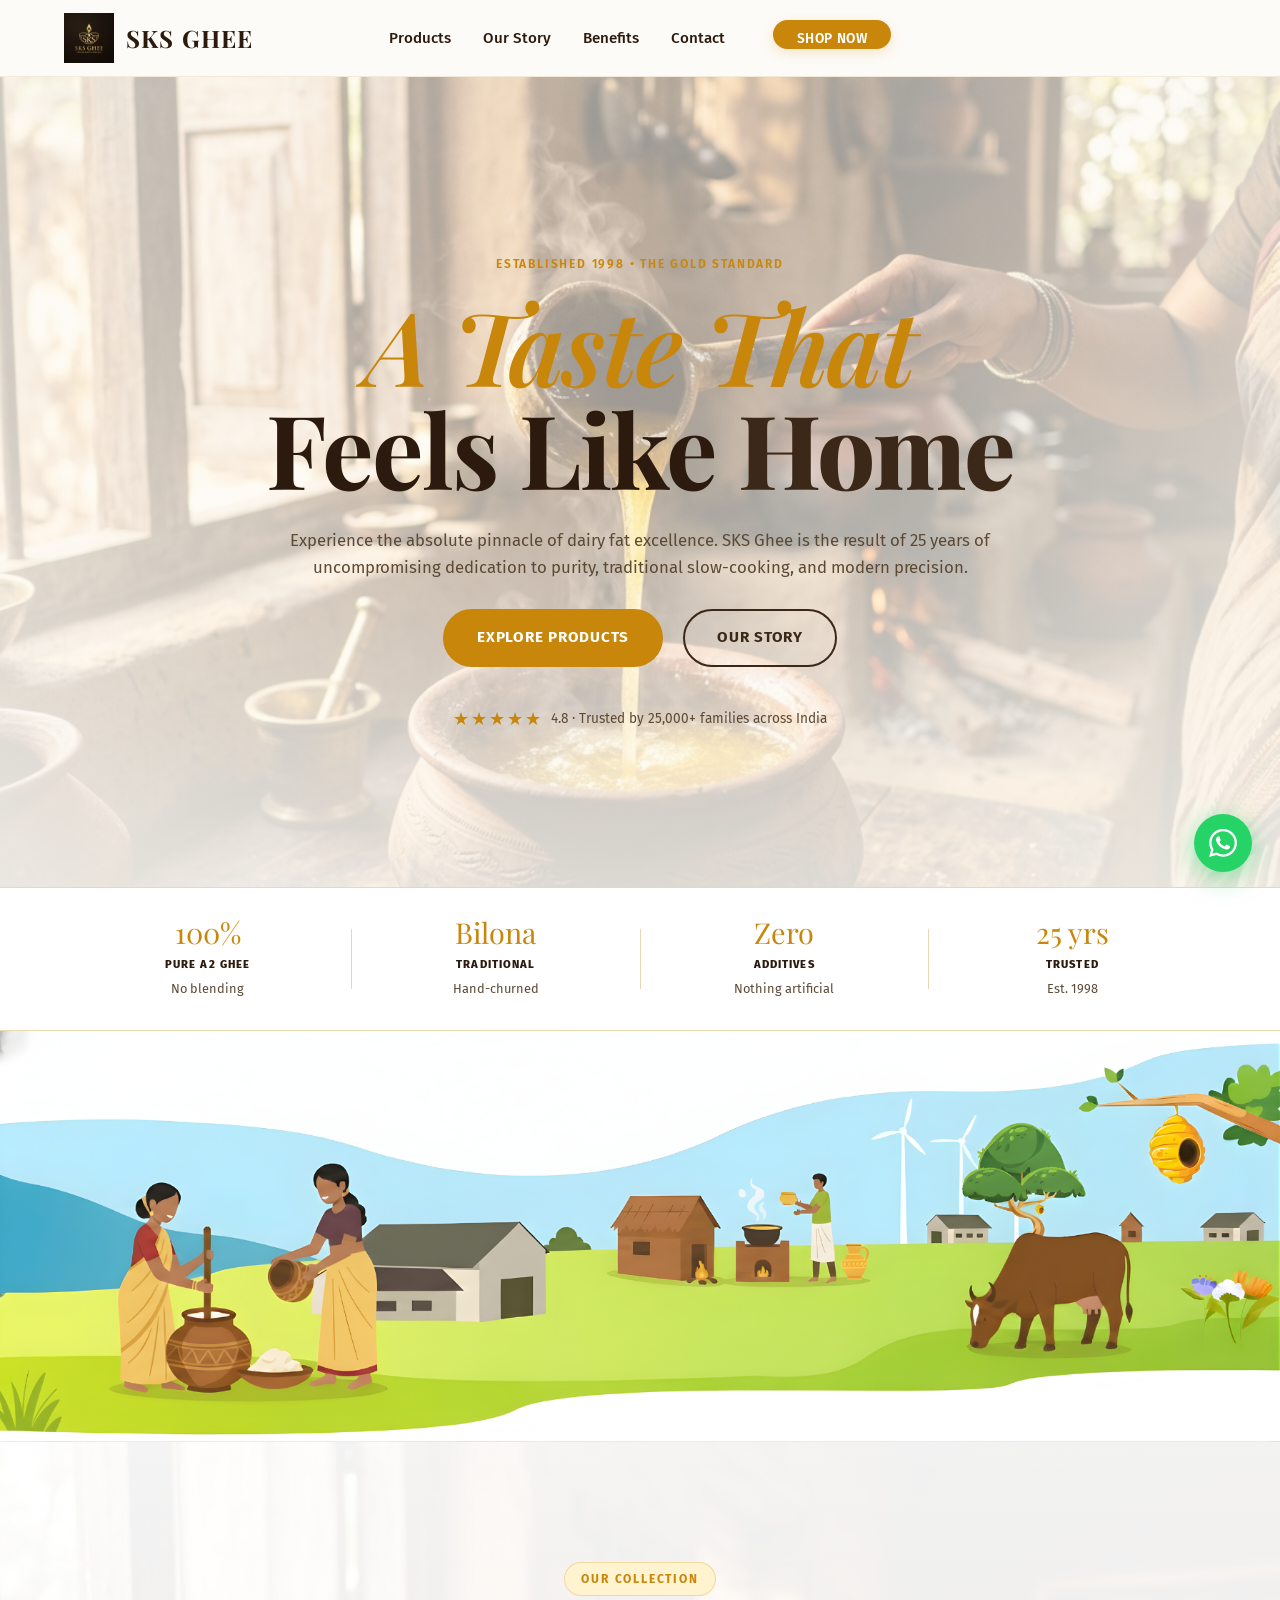
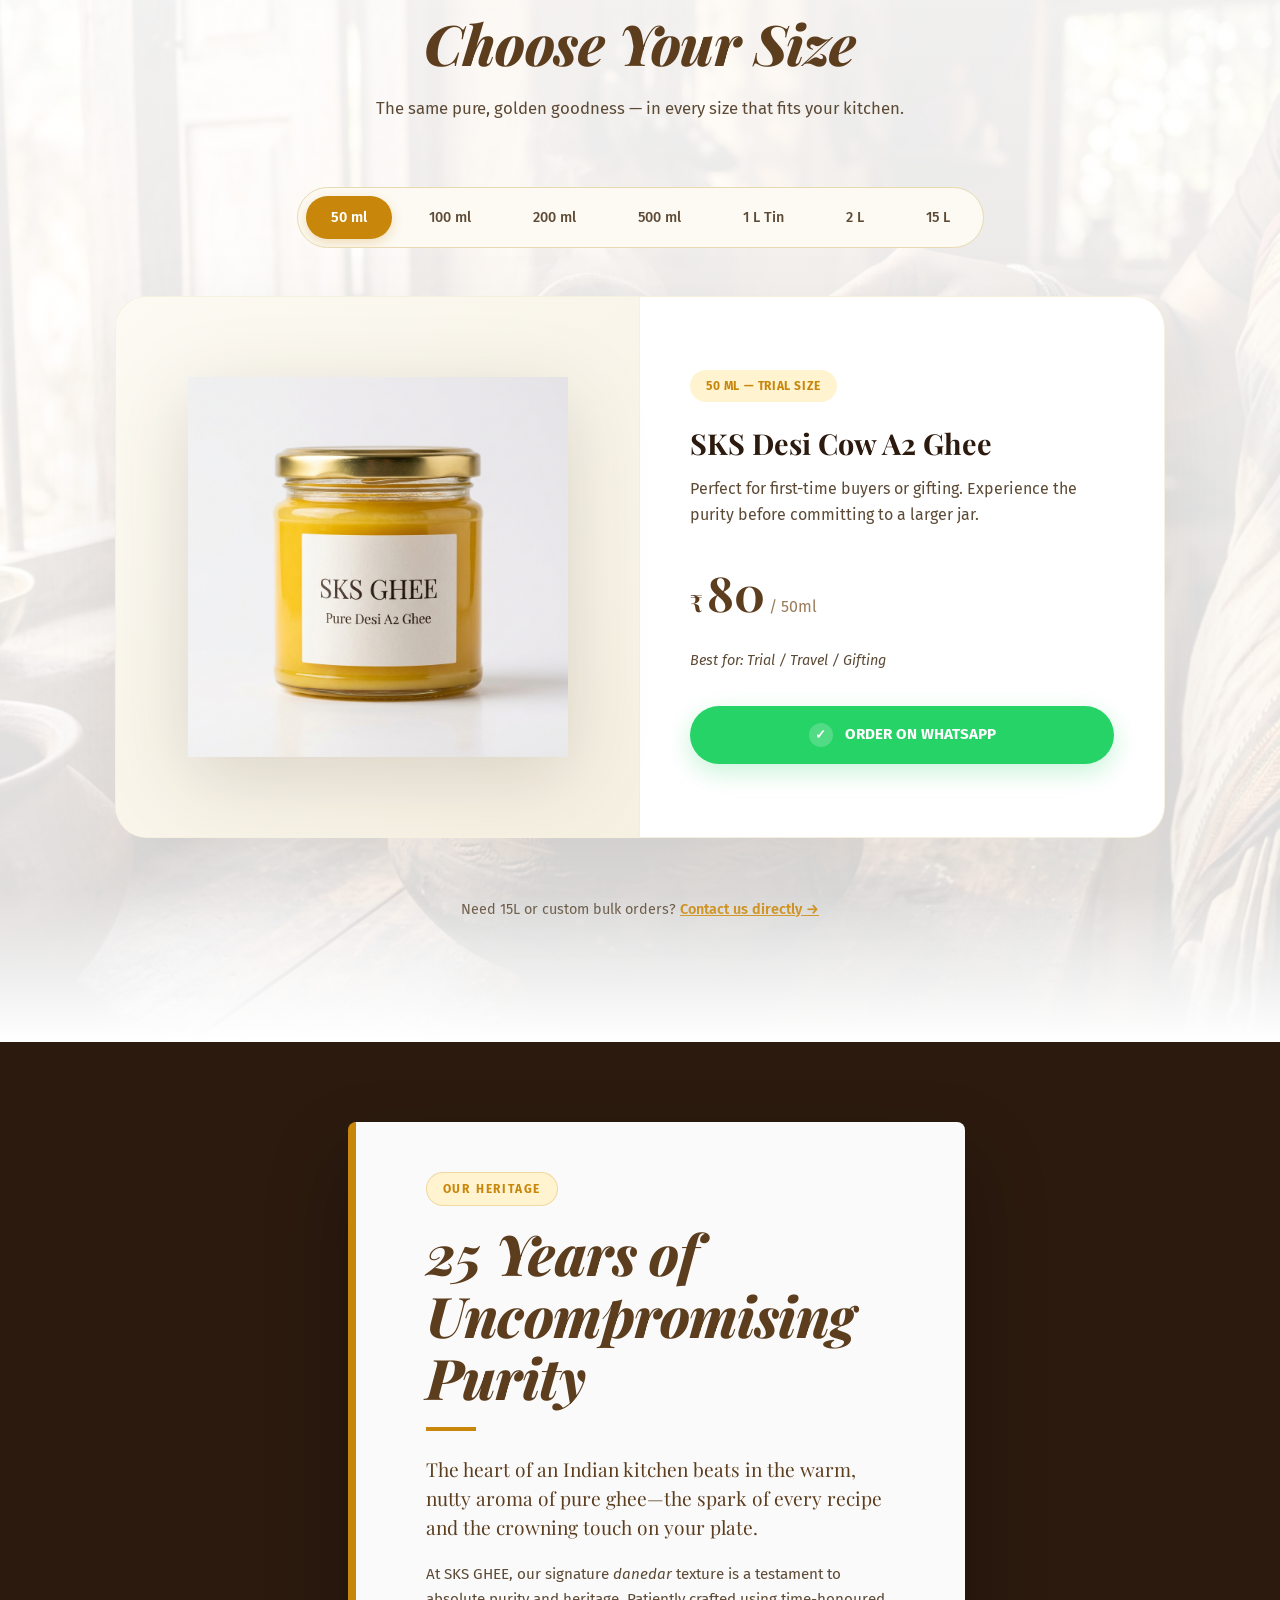
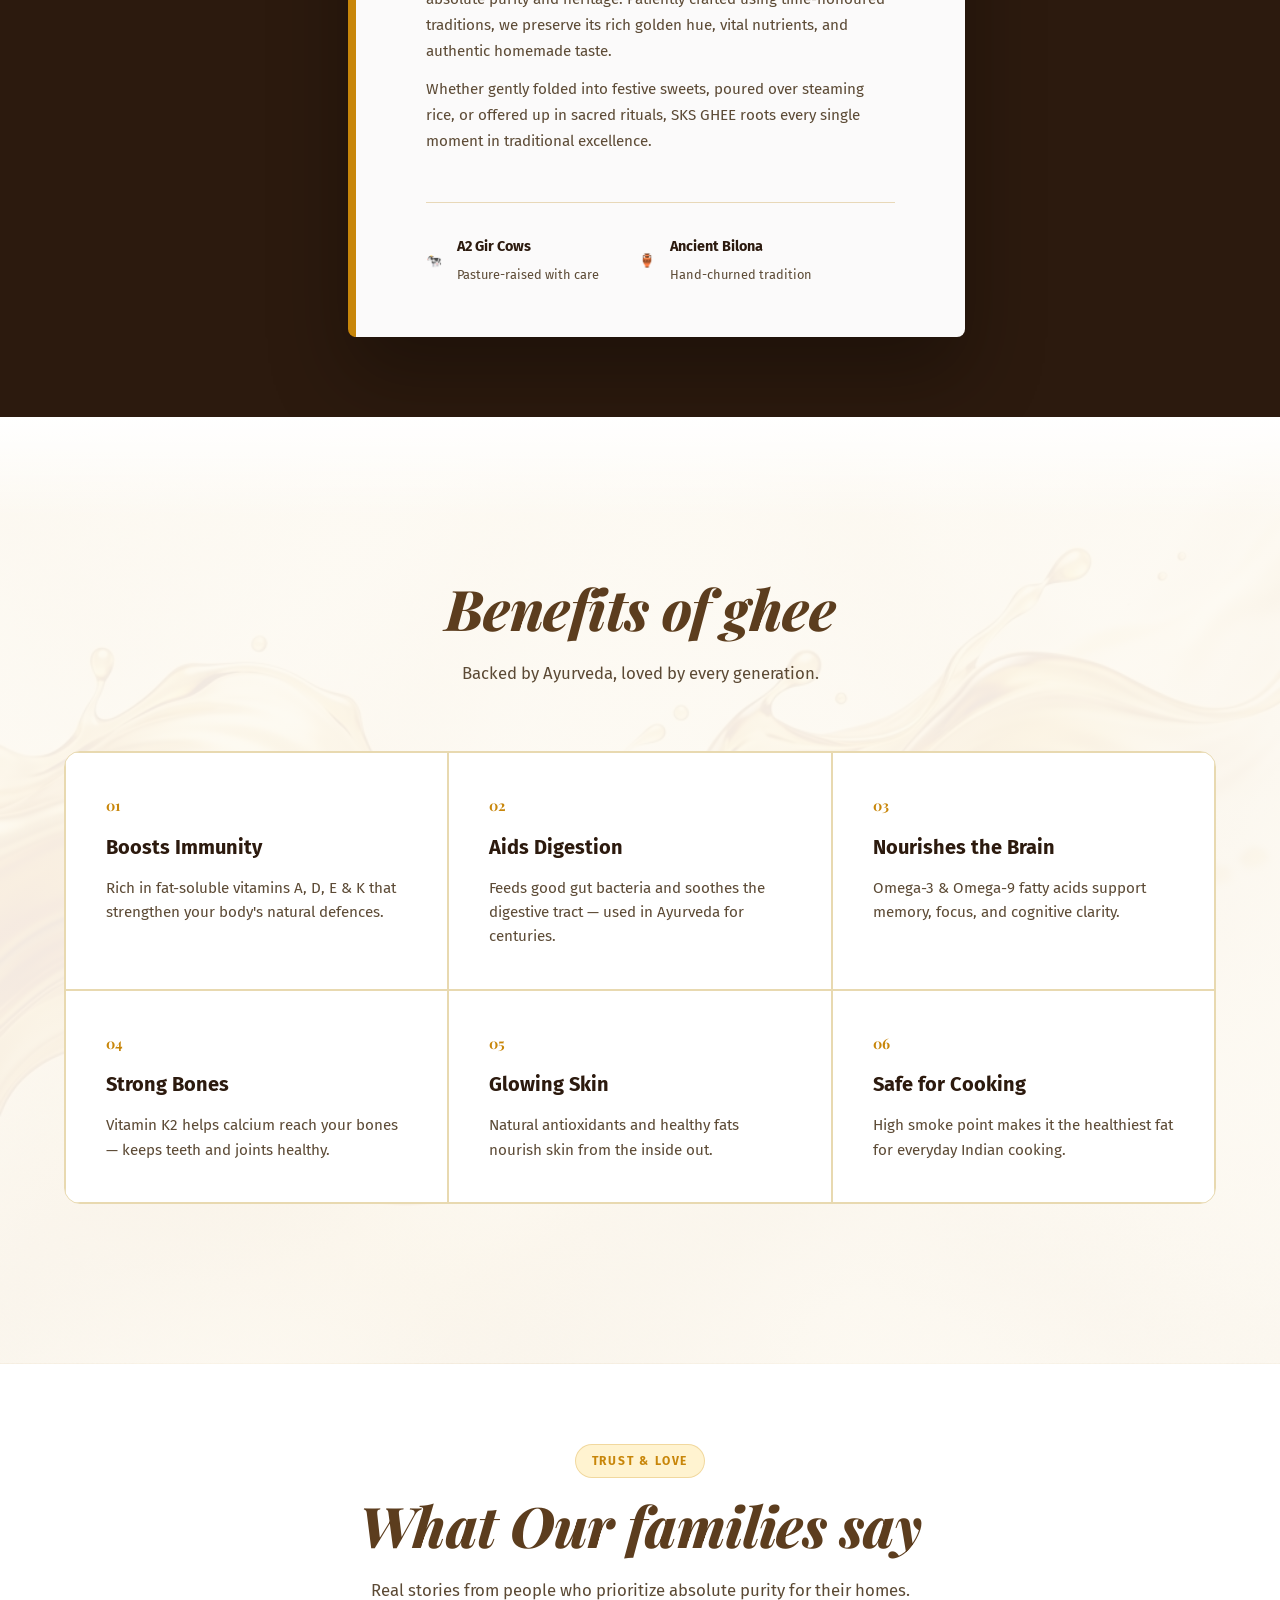
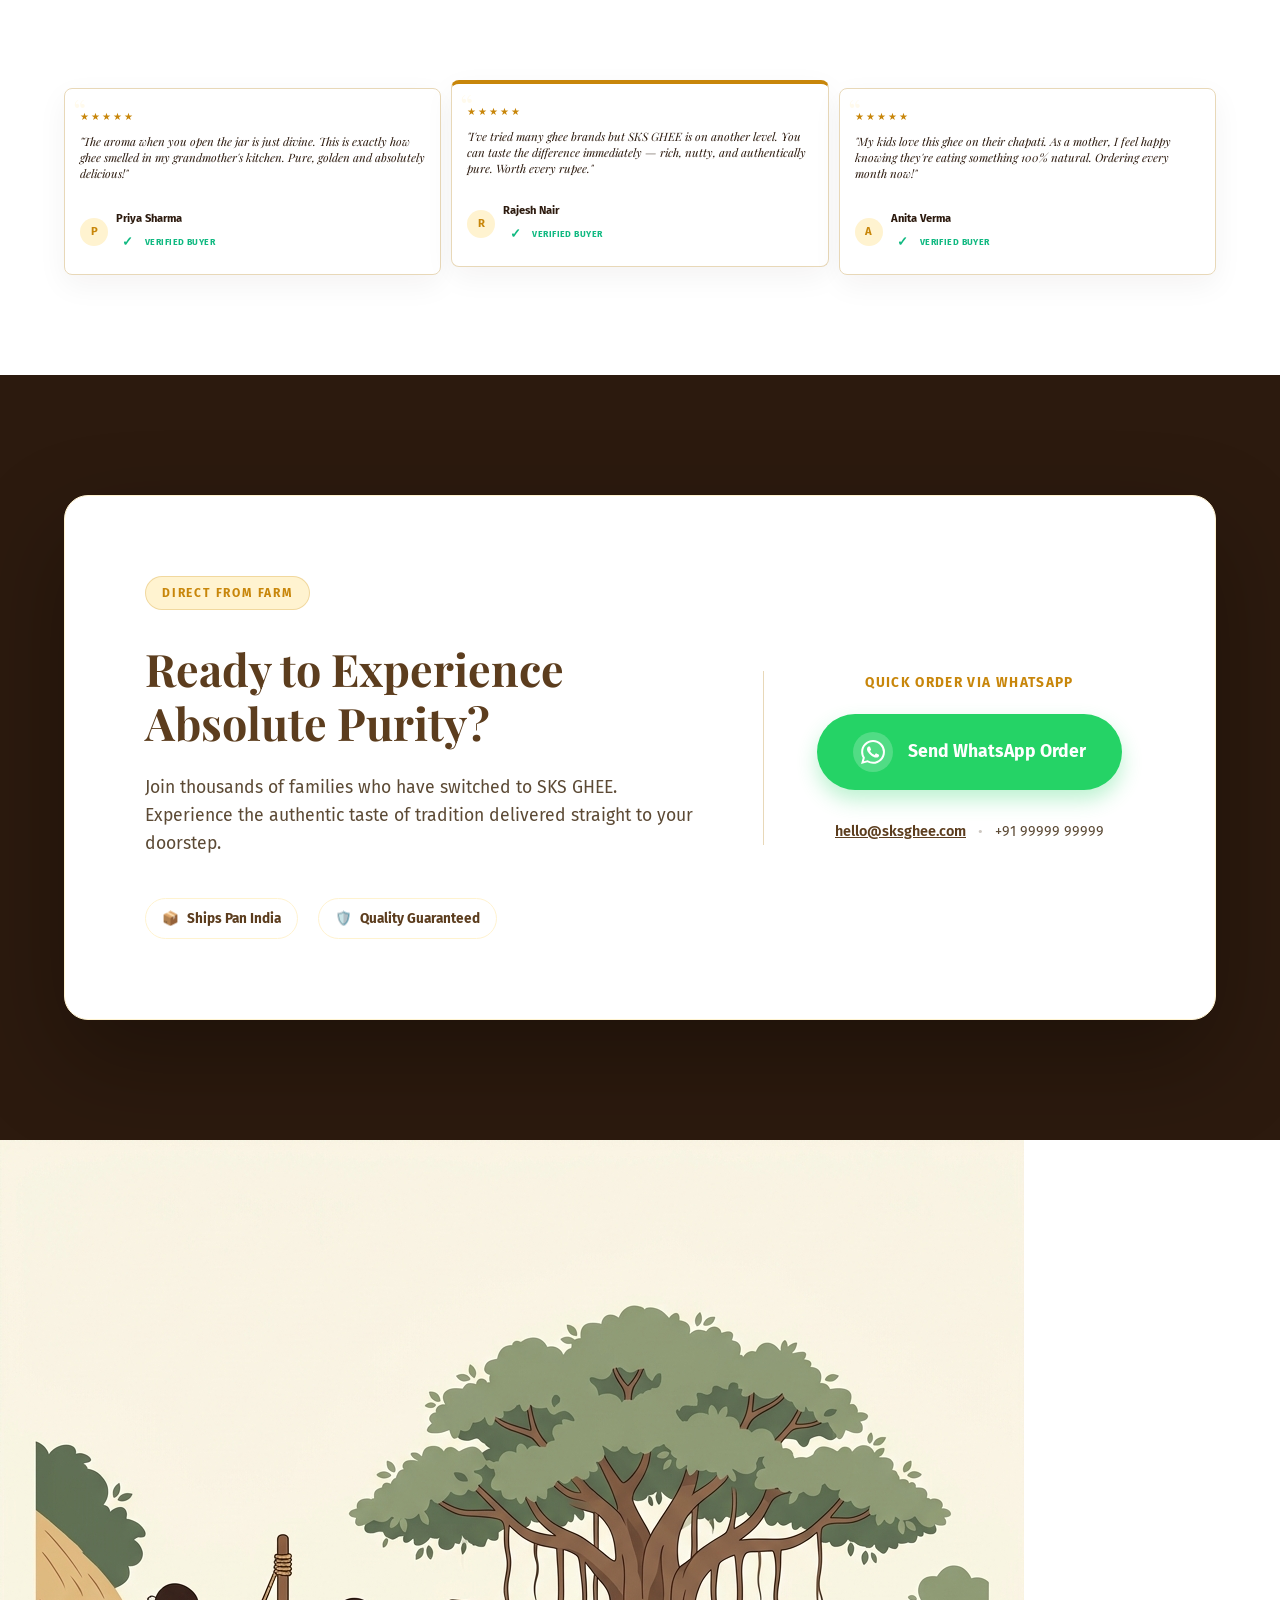
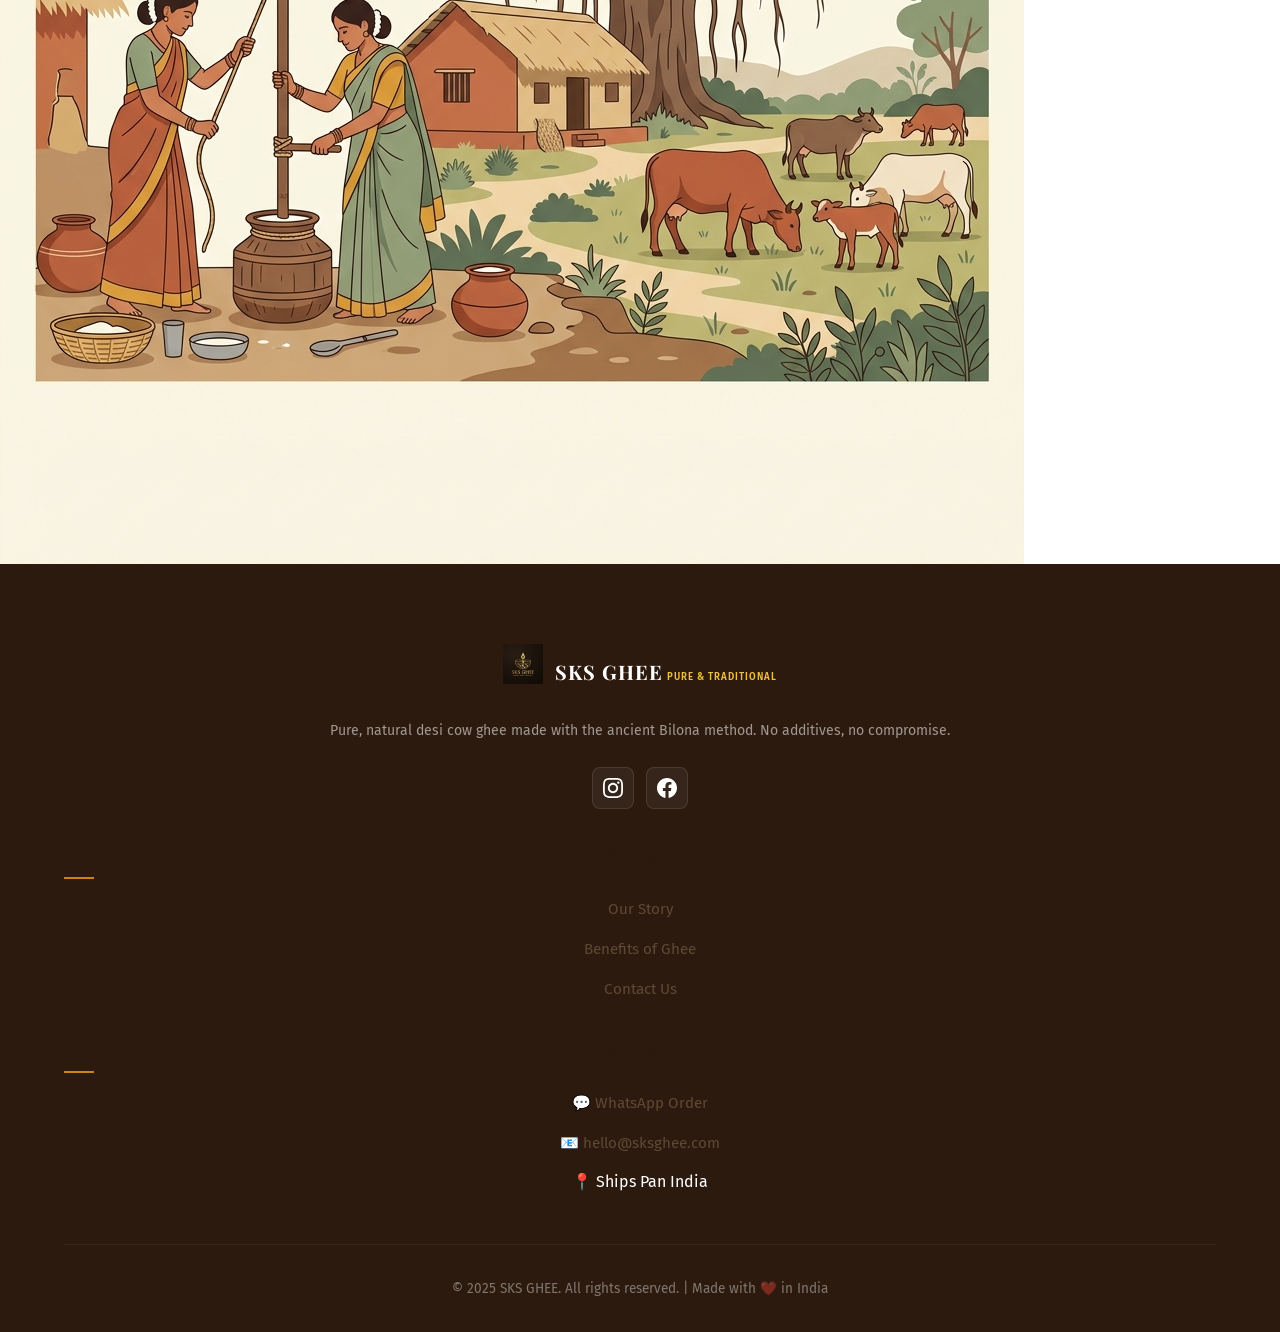
==== index.html @ d9262dad "Pushing SKS Ghee website code" ====
<!DOCTYPE html>
<html lang="en">

<head>
  <meta charset="UTF-8" />
  <meta name="viewport" content="width=device-width, initial-scale=1.0" />
  <title>SKS GHEE – Pure Desi Cow Ghee | Tradition in Every Drop</title>
  <meta name="description"
    content="SKS GHEE offers 100% pure, natural desi cow ghee made the traditional way. Available in 250ml, 500ml, and 1kg. Order now and taste the difference." />
  <link rel="preconnect" href="https://fonts.googleapis.com" />
  <link rel="preconnect" href="https://fonts.gstatic.com" crossorigin />
  <link
    href="https://fonts.googleapis.com/css2?family=Fira+Sans:ital,wght@0,300;0,400;0,500;0,600;0,700;1,400&family=Playfair+Display:ital,wght@0,400;0,700;0,900;1,400&display=swap"
    rel="stylesheet" />
  <link rel="stylesheet" href="style.css" />
  <style>
    @media (max-width: 991px) {
      .nav-desktop-links, .nav-center, .nav-right { display: none !important; }
    }
  </style>
</head>

<body>



  <!-- ════════════════ HEADER / NAVBAR ════════════════ -->
  <header class="header" id="mainHeader">
    <nav class="nav">
      <div class="logo" id="logo">
        <a href="#top">
          <img src="images/logo.png" alt="SKS Ghee Logo" class="logo-img" />
          <span class="brand-name">SKS GHEE</span>
        </a>
      </div>

      <div class="nav-desktop-links">
        <ul class="nav-center">
          <li><a href="#products">Products</a></li>
          <li><a href="#why-us">Our Story</a></li>
          <li><a href="#benefits">Benefits</a></li>
          <li><a href="#contact">Contact</a></li>
        </ul>

        <ul class="nav-right">
          <li>
            <a href="#products" class="btn-shop-header">SHOP NOW</a>
          </li>
        </ul>
      </div>

      <!-- Mobile hamburger -->
      <button class="hamburger" id="hamburger" aria-label="Open menu">
        <span></span><span></span><span></span>
      </button>
    </nav>

    <!-- Mobile menu -->
    <div class="mobile-menu" id="mobileMenu">
      <a href="#why-us" class="mobile-link">Our Story</a>
      <a href="#benefits" class="mobile-link">Benefits</a>
      <a href="#contact" class="mobile-link">Contact</a>
      <a href="https://wa.me/919999999999" class="mobile-link whatsapp-mobile" target="_blank">🟢 Order on WhatsApp</a>
    </div>
  </header>

  <!-- ════════════════ HERO SECTION ════════════════ -->
  <section class="hero" id="top">
    <div class="hero-content reveal-stagger">
      <div class="hero-badge">ESTABLISHED 1998 • THE GOLD STANDARD</div>
      <h1 class="hero-title">
        <em>A Taste That</em><br />
        Feels Like <strong>Home</strong>
      </h1>
      <p class="hero-subtitle">Experience the absolute pinnacle of dairy fat excellence. SKS Ghee is the result of 25
        years of uncompromising dedication to purity, traditional slow-cooking, and modern precision.</p>

      <div class="hero-cta">
        <a href="#products" class="btn-primary">EXPLORE PRODUCTS</a>
        <a href="#why-us" class="btn-outline">OUR STORY</a>
      </div>

      <div class="hero-rating">
        <span class="stars">★★★★★</span> <span class="rating-txt">4.8 · Trusted by 25,000+ families across India</span>
      </div>
    </div>
  </section>

  <!-- ════════════════ FULL WIDTH STATS STRIP ════════════════ -->
  <section class="full-width-stats" id="stats">
    <div class="container stats-container reveal-left">
      <div class="stat-col">
        <span class="stat-v">100%</span>
        <span class="stat-c">PURE A2 GHEE</span>
        <span class="stat-s">No blending</span>
      </div>
      <div class="stat-sep"></div>
      <div class="stat-col">
        <span class="stat-v">Bilona</span>
        <span class="stat-c">TRADITIONAL</span>
        <span class="stat-s">Hand-churned</span>
      </div>
      <div class="stat-sep"></div>
      <div class="stat-col">
        <span class="stat-v">Zero</span>
        <span class="stat-c">ADDITIVES</span>
        <span class="stat-s">Nothing artificial</span>
      </div>
      <div class="stat-sep"></div>
      <div class="stat-col">
        <span class="stat-v">25 yrs</span>
        <span class="stat-c">TRUSTED</span>
        <span class="stat-s">Est. 1998</span>
      </div>
    </div>
  </section>


  <!-- ════════════════ FULL WIDTH BANNER ════════════════ -->
  <div class="full-width-banner" style="width: 100%; overflow: hidden;">
    <img src="images/Hero_img.png" alt="SKS Ghee Banner" style="width: 100%; height: auto; display: block;" />
  </div>

  <!-- ════════════════ PRODUCTS SECTION ════════════════ -->
  <section class="products-section reveal" id="products">
    <div class="container">
      <div class="section-header">
        <span class="section-eyebrow">OUR COLLECTION</span>
        <h2 class="section-title italic">Choose Your Size</h2>
        <p class="section-subtitle">The same pure, golden goodness — in every size that fits your kitchen.</p>
      </div>

      <!-- Size Tabs -->
      <div class="size-tabs-container">
        <div class="size-tabs">
          <button class="tab-btn active" data-size="50ml">50 ml</button>
          <button class="tab-btn" data-size="100ml">100 ml</button>
          <button class="tab-btn" data-size="200ml">200 ml</button>
          <button class="tab-btn" data-size="500ml">500 ml</button>
          <button class="tab-btn" data-size="1L">1 L Tin</button>
          <button class="tab-btn" data-size="2L">2 L</button>
          <button class="tab-btn" data-size="15L">15 L</button>
        </div>
      </div>

      <!-- Interactive Card -->
      <div class="product-interactive-card">
        <div class="card-visual">
          <div class="product-image-wrap">
            <img src="images/ghee_jar.png" alt="Premium SKS Ghee Jar" class="product-main-img" id="product-main-img" />
          </div>
        </div>
        
        <div class="card-details">
          <div class="detail-badge" id="product-badge">50 ML — Trial Size</div>
          <h3 class="detail-title">SKS Desi Cow A2 Ghee</h3>
          <p class="detail-desc" id="product-desc">Perfect for first-time buyers or gifting. Experience the purity before committing to a larger jar.</p>
          
          <div class="detail-price-row">
            <span class="price-currency">₹</span>
            <span class="price-amount" id="product-price">80</span>
            <span class="price-slash">/</span>
            <span class="price-unit" id="product-unit">50ml</span>
          </div>
          
          <p class="detail-best-for" id="product-best-for">Best for: Trial / Travel / Gifting</p>
          
          <a href="https://wa.me/919999999999" class="btn-whatsapp-full" id="whatsapp-product-btn">
            <span class="check-icon">✓</span>
            ORDER ON WHATSAPP
          </a>
        </div>
      </div>

      <p class="bulk-footer-note">Need 15L or custom bulk orders? <a href="mailto:hello@sksghee.com">Contact us directly →</a></p>
    </div>
  </section>
  <section class="why-us" id="why-us">
    <div class="story-parallax-bg"></div>
    <div class="container">
      <div class="story-floating-card reveal">
        <div class="story-card-content">
          <span class="section-eyebrow">Our Heritage</span>
          <h2 class="section-title italic">25 Years of Uncompromising Purity</h2>
          <div class="story-divider"></div>
          <p class="story-lead">The heart of an Indian kitchen beats in the warm, nutty aroma of pure ghee—the spark of every recipe and the crowning touch on your plate.</p>
          <div class="story-body">
            <p>At SKS GHEE, our signature <em>danedar</em> texture is a testament to absolute purity and heritage. Patiently crafted using time-honoured traditions, we preserve its rich golden hue, vital nutrients, and authentic homemade taste.</p>
            <p>Whether gently folded into festive sweets, poured over steaming rice, or offered up in sacred rituals, SKS GHEE roots every single moment in traditional excellence.</p>
          </div>
          
          <div class="story-footer">
            <div class="story-footer-item">
              <span class="footer-icon">🐄</span>
              <div>
                <strong>A2 Gir Cows</strong>
                <span>Pasture-raised with care</span>
              </div>
            </div>
            <div class="story-footer-item">
              <span class="footer-icon">🏺</span>
              <div>
                <strong>Ancient Bilona</strong>
                <span>Hand-churned tradition</span>
              </div>
            </div>
          </div>
        </div>
      </div>
    </div>
  </section>

  <!-- ════════════════ BENEFITS SECTION ════════════════ -->
  <section class="benefits reveal-right" id="benefits">
    <div class="container container-narrow">
      <div class="section-header">
        <h2 class="section-title italic">Benefits of ghee</h2>
        <p class="section-subtitle">Backed by Ayurveda, loved by every generation.</p>
      </div>

      <div class="benefits-grid reveal-stagger">
        <div class="benefit-item">
          <span class="benefit-num">01</span>
          <h3>Boosts Immunity</h3>
          <p>Rich in fat-soluble vitamins A, D, E & K that strengthen your body's natural defences.</p>
        </div>
        <div class="benefit-item">
          <span class="benefit-num">02</span>
          <h3>Aids Digestion</h3>
          <p>Feeds good gut bacteria and soothes the digestive tract — used in Ayurveda for centuries.</p>
        </div>
        <div class="benefit-item">
          <span class="benefit-num">03</span>
          <h3>Nourishes the Brain</h3>
          <p>Omega-3 & Omega-9 fatty acids support memory, focus, and cognitive clarity.</p>
        </div>
        <div class="benefit-item">
          <span class="benefit-num">04</span>
          <h3>Strong Bones</h3>
          <p>Vitamin K2 helps calcium reach your bones — keeps teeth and joints healthy.</p>
        </div>
        <div class="benefit-item">
          <span class="benefit-num">05</span>
          <h3>Glowing Skin</h3>
          <p>Natural antioxidants and healthy fats nourish skin from the inside out.</p>
        </div>
        <div class="benefit-item">
          <span class="benefit-num">06</span>
          <h3>Safe for Cooking</h3>
          <p>High smoke point makes it the healthiest fat for everyday Indian cooking.</p>
        </div>
      </div>
    </div>
  </section>





  <!-- ════════════════ TESTIMONIALS ════════════════ -->
  <section class="testimonials" id="testimonials">
    <div class="container reveal-stagger">
      <div class="section-header">
        <span class="section-eyebrow">Trust & Love</span>
        <h2 class="section-title italic">What Our families say</h2>
        <p class="section-subtitle">Real stories from people who prioritize absolute purity for their homes.</p>
      </div>
      
      <div class="testimonials-grid">
        <!-- Testimonial 1 -->
        <div class="testimonial-card">
          <div class="quote-icon">“</div>
          <div class="testimonial-stars">★★★★★</div>
          <p class="testimonial-text">"The aroma when you open the jar is just divine. This is exactly how ghee smelled in my grandmother's kitchen. Pure, golden and absolutely delicious!"</p>
          <div class="customer-footer">
            <div class="customer-avatar">P</div>
            <div class="customer-meta">
              <strong>Priya Sharma</strong>
              <div class="verified-tag">
                <span class="check-icon">✓</span> Verified Buyer
              </div>
            </div>
          </div>
        </div>

        <!-- Testimonial 2 -->
        <div class="testimonial-card featured">
          <div class="quote-icon">“</div>
          <div class="testimonial-stars">★★★★★</div>
          <p class="testimonial-text">"I've tried many ghee brands but SKS GHEE is on another level. You can taste the difference immediately — rich, nutty, and authentically pure. Worth every rupee."</p>
          <div class="customer-footer">
            <div class="customer-avatar">R</div>
            <div class="customer-meta">
              <strong>Rajesh Nair</strong>
              <div class="verified-tag">
                <span class="check-icon">✓</span> Verified Buyer
              </div>
            </div>
          </div>
        </div>

        <!-- Testimonial 3 -->
        <div class="testimonial-card">
          <div class="quote-icon">“</div>
          <div class="testimonial-stars">★★★★★</div>
          <p class="testimonial-text">"My kids love this ghee on their chapati. As a mother, I feel happy knowing they're eating something 100% natural. Ordering every month now!"</p>
          <div class="customer-footer">
            <div class="customer-avatar">A</div>
            <div class="customer-meta">
              <strong>Anita Verma</strong>
              <div class="verified-tag">
                <span class="check-icon">✓</span> Verified Buyer
              </div>
            </div>
          </div>
        </div>
      </div>
    </div>
  </section>

  <!-- ════════════════ CONTACT / CTA SECTION ════════════════ -->
  <section class="contact-cta" id="contact">
    <div class="cta-background"></div>
    <div class="container reveal-bottom">
      <div class="cta-card">
        <div class="cta-grid">
          <div class="cta-info">
            <span class="section-eyebrow gold">Direct From Farm</span>
            <h2 class="cta-title">Ready to Experience Absolute Purity?</h2>
            <p class="cta-desc">Join thousands of families who have switched to SKS GHEE. Experience the authentic taste of tradition delivered straight to your doorstep.</p>
            
            <div class="trust-pill-container">
              <div class="trust-pill">
                <span class="pill-icon">📦</span>
                <span>Ships Pan India</span>
              </div>
              <div class="trust-pill">
                <span class="pill-icon">🛡️</span>
                <span>Quality Guaranteed</span>
              </div>
            </div>
          </div>

          <div class="cta-buttons">
            <div class="cta-action-wrap">
              <p class="cta-action-label">Quick Order via WhatsApp</p>
              <a href="https://wa.me/919999999999?text=Hi%2C%20I%20want%20to%20order%20SKS%20GHEE" class="btn-whatsapp-elite" target="_blank" rel="noopener">
                <span class="wa-icon-box">
                  <svg width="24" height="24" viewBox="0 0 24 24" fill="currentColor"><path d="M17.472 14.382c-.297-.149-1.758-.867-2.03-.967-.273-.099-.471-.148-.67.15-.197.297-.767.966-.94 1.164-.173.199-.347.223-.644.075-.297-.15-1.255-.463-2.39-1.475-.883-.788-1.48-1.761-1.653-2.059-.173-.297-.018-.458.13-.606.134-.133.298-.347.446-.52.149-.174.198-.298.298-.497.099-.198.05-.371-.025-.52-.075-.149-.669-1.612-.916-2.207-.242-.579-.487-.5-.669-.51-.173-.008-.371-.01-.57-.01-.198 0-.52.074-.792.372-.272.297-1.04 1.016-1.04 2.479 0 1.462 1.065 2.875 1.213 3.074.149.198 2.096 3.2 5.077 4.487.709.306 1.262.489 1.694.625.712.227 1.36.195 1.871.118.571-.085 1.758-.719 2.006-1.413.248-.694.248-1.289.173-1.413-.074-.124-.272-.198-.57-.347m-5.421 7.403h-.004a9.87 9.87 0 01-5.031-1.378l-.361-.214-3.741.982.998-3.648-.235-.374a9.86 9.86 0 01-1.51-5.26c.001-5.45 4.436-9.884 9.888-9.884 2.64 0 5.122 1.03 6.988 2.898a9.825 9.825 0 012.893 6.994c-.003 5.45-4.437 9.884-9.885 9.884m8.413-18.297A11.815 11.815 0 0012.05 0C5.495 0 .16 5.335.157 11.892c0 2.096.547 4.142 1.588 5.945L.057 24l6.305-1.654a11.882 11.882 0 005.683 1.448h.005c6.554 0 11.89-5.335 11.893-11.893a11.821 11.821 0 00-3.48-8.413z"/></svg>
                </span>
                <span>Send WhatsApp Order</span>
              </a>
            </div>
            
            <div class="cta-secondary-links">
              <a href="mailto:hello@sksghee.com">hello@sksghee.com</a>
              <span class="cta-sep">•</span>
              <span>+91 99999 99999</span>
            </div>
          </div>
        </div>
      </div>
    </div>
  </section>



  <!-- ════════════════ FOOTER HERITAGE SCENE ════════════════ -->
  <section class="footer-heritage">
    <div class="footer-heritage-inner">
      <img src="images/footer_farm_illustration_v2.png" alt="SKS Ghee Village Heritage" class="footer-heritage-img" />
    </div>
  </section>

  <!-- ════════════════ FOOTER ════════════════ -->
  <footer class="footer" id="footer">
    <div class="container">
      <div class="footer-grid">
        <div class="footer-brand">
          <div class="footer-logo">
            <img src="images/logo.png" alt="SKS Ghee Logo" class="footer-logo-img" style="height: 40px; margin-bottom: 15px;" />
            <div>
              <span class="brand-name" style="font-family: 'Playfair Display', serif;">SKS GHEE</span>
              <span class="brand-tagline">Pure &amp; Traditional</span>
            </div>
          </div>
          <p class="footer-desc">Pure, natural desi cow ghee made with the ancient Bilona method. No additives, no
            compromise.</p>
          <div class="social-links">
            <a href="#" class="social-link" id="footer-instagram" aria-label="Instagram">
              <svg fill="currentColor" viewBox="0 0 24 24" width="20" height="20">
                <path
                  d="M12 2.163c3.204 0 3.584.012 4.85.07 3.252.148 4.771 1.691 4.919 4.919.058 1.265.069 1.645.069 4.849 0 3.205-.012 3.584-.069 4.849-.149 3.225-1.664 4.771-4.919 4.919-1.266.058-1.644.07-4.85.07-3.204 0-3.584-.012-4.849-.07-3.26-.149-4.771-1.699-4.919-4.92-.058-1.265-.07-1.644-.07-4.849 0-3.204.013-3.583.07-4.849.149-3.227 1.664-4.771 4.919-4.919 1.266-.057 1.645-.069 4.849-.069zm0-2.163c-3.259 0-3.667.014-4.947.072-4.358.2-6.78 2.618-6.98 6.98-.059 1.281-.073 1.689-.073 4.948 0 3.259.014 3.668.072 4.948.2 4.358 2.618 6.78 6.98 6.98 1.281.058 1.689.072 4.948.072 3.259 0 3.668-.014 4.948-.072 4.354-.2 6.782-2.618 6.979-6.98.059-1.28.073-1.689.073-4.948 0-3.259-.014-3.667-.072-4.947-.196-4.354-2.617-6.78-6.979-6.98-1.281-.059-1.69-.073-4.949-.073zm0 5.838c-3.403 0-6.162 2.759-6.162 6.162s2.759 6.163 6.162 6.163 6.162-2.759 6.162-6.163c0-3.403-2.759-6.162-6.162-6.162zm0 10.162c-2.209 0-4-1.79-4-4 0-2.209 1.791-4 4-4s4 1.791 4 4c0 2.21-1.791 4-4 4zm6.406-11.845c-.796 0-1.441.645-1.441 1.44s.645 1.44 1.441 1.44c.795 0 1.439-.645 1.439-1.44s-.644-1.44-1.439-1.44z" />
              </svg>
            </a>
            <a href="#" class="social-link" id="footer-facebook" aria-label="Facebook">
              <svg fill="currentColor" viewBox="0 0 24 24" width="20" height="20">
                <path
                  d="M24 12.073c0-6.627-5.373-12-12-12s-12 5.373-12 12c0 5.99 4.388 10.954 10.125 11.854v-8.385H7.078v-3.47h3.047V9.43c0-3.007 1.792-4.669 4.533-4.669 1.312 0 2.686.235 2.686.235v2.953H15.83c-1.491 0-1.956.925-1.956 1.874v2.25h3.328l-.532 3.47h-2.796v8.385C19.612 23.027 24 18.062 24 12.073z" />
              </svg>
            </a>
          </div>
        </div>



        <div class="footer-col">
          <h4>Information</h4>
          <ul>
            <li><a href="#why-us">Our Story</a></li>
            <li><a href="#benefits">Benefits of Ghee</a></li>
            <li><a href="#contact">Contact Us</a></li>
          </ul>
        </div>

        <div class="footer-col">
          <h4>Contact Us</h4>
          <ul>
            <li><a href="https://wa.me/919999999999" target="_blank" rel="noopener">💬 WhatsApp Order</a></li>
            <li><a href="mailto:hello@sksghee.com">📧 hello@sksghee.com</a></li>
            <li><span>📍 Ships Pan India</span></li>
          </ul>
        </div>
      </div>

      <div class="footer-bottom">
        <p>© 2025 SKS GHEE. All rights reserved. | Made with ❤️ in India</p>
      </div>
    </div>
  </footer>

  <!-- Floating WhatsApp Button -->
  <a href="https://wa.me/919999999999?text=Hi%2C%20I%20want%20to%20order%20SKS%20GHEE" class="float-whatsapp"
    target="_blank" rel="noopener" id="float-whatsapp-btn" aria-label="Order on WhatsApp">
    <svg width="28" height="28" viewBox="0 0 24 24" fill="currentColor">
      <path
        d="M17.472 14.382c-.297-.149-1.758-.867-2.03-.967-.273-.099-.471-.148-.67.15-.197.297-.767.966-.94 1.164-.173.199-.347.223-.644.075-.297-.15-1.255-.463-2.39-1.475-.883-.788-1.48-1.761-1.653-2.059-.173-.297-.018-.458.13-.606.134-.133.298-.347.446-.52.149-.174.198-.298.298-.497.099-.198.05-.371-.025-.52-.075-.149-.669-1.612-.916-2.207-.242-.579-.487-.5-.669-.51-.173-.008-.371-.01-.57-.01-.198 0-.52.074-.792.372-.272.297-1.04 1.016-1.04 2.479 0 1.462 1.065 2.875 1.213 3.074.149.198 2.096 3.2 5.077 4.487.709.306 1.262.489 1.694.625.712.227 1.36.195 1.871.118.571-.085 1.758-.719 2.006-1.413.248-.694.248-1.289.173-1.413-.074-.124-.272-.198-.57-.347m-5.421 7.403h-.004a9.87 9.87 0 01-5.031-1.378l-.361-.214-3.741.982.998-3.648-.235-.374a9.86 9.86 0 01-1.51-5.26c.001-5.45 4.436-9.884 9.888-9.884 2.64 0 5.122 1.03 6.988 2.898a9.825 9.825 0 012.893 6.994c-.003 5.45-4.437 9.884-9.885 9.884m8.413-18.297A11.815 11.815 0 0012.05 0C5.495 0 .16 5.335.157 11.892c0 2.096.547 4.142 1.588 5.945L.057 24l6.305-1.654a11.882 11.882 0 005.683 1.448h.005c6.554 0 11.89-5.335 11.893-11.893a11.821 11.821 0 00-3.48-8.413z" />
    </svg>
  </a>

  <script src="script.js?v=2"></script>
</body>

</html>
---- style.css ----
/* ============================================================
   SKS GHEE — STYLESHEET
   Inspired by Viveaha Oils | Rustic · Premium · Natural
   ============================================================ */

/* ── Google Fonts already imported via HTML link ── */

/* ════════════════════════════════════════════
   DESIGN TOKENS
   ════════════════════════════════════════════ */
:root {
  /* Color Palette */
  --gold: #C8860A;
  --gold-light: #F0C040;
  --gold-pale: #FFF3D0;
  --green: #2D6A4F;
  --green-light: #52B788;
  --green-pale: #D8F3DC;
  --brown: #5C3D1E;
  --cream: #FDFAF4;
  --cream-dark: #F5EDD8;
  --white: #FFFFFF;
  --text-dark: #2C1A0E;
  --text-mid: #5C4A35;
  --text-light: #9A7C5A;
  --border: #E8D8B8;

  /* Typography */
  --font-serif: 'Playfair Display', serif;
  --font-sans: 'Fira Sans', sans-serif;

  /* Spacing */
  --section-gap: 160px; /* Increased for breathing room */
  --container: 1200px;

  /* Shadows */
  --shadow-sm: 0 2px 8px rgba(44, 26, 14, .08);
  --shadow-md: 0 8px 32px rgba(44, 26, 14, .12);
  --shadow-lg: 0 20px 60px rgba(44, 26, 14, .18);

  /* Border radius */
  --radius-sm: 8px;
  --radius-md: 16px;
  --radius-lg: 24px;
  --radius-xl: 36px;
}

/* ════════════════════════════════════════════
   RESET & BASE
   ════════════════════════════════════════════ */
*,
*::before,
*::after {
  box-sizing: border-box;
  margin: 0;
  padding: 0;
}

html {
  scroll-behavior: smooth;
  font-size: 16px;
}

body {
  font-family: var(--font-sans);
  background: var(--white);
  color: var(--text-dark);
  line-height: 1.7;
  overflow-x: hidden;
  position: relative;
  width: 100%;
}

html {
  overflow-x: hidden;
  width: 100%;
}

/* Background Pattern & Texture */
body::before {
  content: "";
  position: fixed;
  top: 0;
  left: 0;
  width: 100%;
  height: 100%;
  z-index: -1;
  background-color: var(--white);
  background-image: radial-gradient(var(--border) 0.5px, transparent 0.5px);
  background-size: 30px 30px;
  opacity: 0.15;
}

/* Background Pattern & Texture */
body::before {
  content: "";
  position: fixed;
  top: 0;
  left: 0;
  width: 100%;
  height: 100%;
  z-index: -1;
  background-color: var(--white);
  background-image: radial-gradient(var(--gold) 0.5px, transparent 0.5px);
  background-size: 40px 40px;
  opacity: 0.1;
}

/* Texture Overlay */
body::after {
  content: "";
  position: fixed;
  top: 0;
  left: 0;
  width: 100vw;
  height: 100vh;
  z-index: 9999;
  pointer-events: none;
  opacity: 0.035;
  background-image: url("https://www.transparenttextures.com/patterns/old-mathematics.png"); /* Subtle paper/grain texture */
}

img {
  max-width: 100%;
  height: auto;
  display: block;
}

a {
  text-decoration: none;
  color: inherit;
  transition: all .25s ease;
}

ul {
  list-style: none;
}

/* ════════════════════════════════════════════
   UTILITIES
   ════════════════════════════════════════════ */
.container {
  max-width: var(--container);
  margin: 0 auto;
  padding: 0 24px;
}

.section-header {
  text-align: center;
  margin-bottom: 64px;
}

/* ── Scroll reveal animation ─────────────────────────────── */
.reveal, .reveal-stagger {
  opacity: 0;
  transform: translateY(30px);
  transition: all 0.8s cubic-bezier(0.22, 1, 0.36, 1);
}

.reveal.visible, .reveal-stagger.visible {
  opacity: 1;
  transform: translateY(0);
}

.reveal-stagger:nth-child(2) { transition-delay: 0.1s; }
.reveal-stagger:nth-child(3) { transition-delay: 0.2s; }
.reveal-stagger:nth-child(4) { transition-delay: 0.3s; }

.section-eyebrow {
  display: inline-block;
  font-family: var(--font-sans);
  font-size: .75rem;
  font-weight: 700;
  letter-spacing: .15em;
  text-transform: uppercase;
  color: var(--gold);
  background: var(--gold-pale);
  border: 1px solid rgba(200, 134, 10, .25);
  padding: 6px 16px;
  border-radius: 100px;
  margin-bottom: 16px;
}

.section-eyebrow.light {
  background: rgba(255, 255, 255, .15);
  border-color: rgba(255, 255, 255, .3);
  color: #fff;
}

.section-title {
  font-family: var(--font-serif);
  font-size: clamp(2.5rem, 5vw, 4rem);
  font-weight: 700;
  color: var(--brown);
  line-height: 1.1;
  letter-spacing: -0.01em;
  margin-bottom: 20px;
}

.section-title.italic {
  font-style: italic;
  font-weight: 800;
  font-size: clamp(2.5rem, 5vw, 3.5rem);
}

.section-subtitle {
  font-size: 1.05rem;
  color: var(--text-mid);
  max-width: 560px;
  margin: 0 auto;
}

/* Buttons */
.btn-primary {
  display: inline-flex;
  align-items: center;
  gap: 8px;
  background: linear-gradient(135deg, var(--gold), #A66800);
  color: #fff;
  font-family: var(--font-sans);
  font-size: .9rem;
  font-weight: 700;
  letter-spacing: .05em;
  text-transform: uppercase;
  padding: 16px 36px;
  border-radius: 100px;
  box-shadow: 0 4px 20px rgba(200, 134, 10, .4);
  transition: all .3s ease;
}

.btn-primary:hover {
  transform: translateY(-5px);
  box-shadow: 0 12px 40px rgba(200, 134, 10, .45);
  background: linear-gradient(135deg, #E09A14, #C8860A);
}

/* Button Shimmer Effect */
.btn-primary::after {
  content: "";
  position: absolute;
  top: -50%;
  left: -50%;
  width: 200%;
  height: 200%;
  background: linear-gradient(
    to bottom right,
    rgba(255, 255, 255, 0) 0%,
    rgba(255, 255, 255, 0) 40%,
    rgba(255, 255, 255, 0.4) 50%,
    rgba(255, 255, 255, 0) 60%,
    rgba(255, 255, 255, 0) 100%
  );
  transform: rotate(45deg);
  transition: all 0.5s;
  opacity: 0;
}

.btn-primary:hover::after {
  left: 100%;
  top: 100%;
  opacity: 1;
  transition: all 0.5s;
}

.btn-secondary {
  display: inline-flex;
  align-items: center;
  gap: 8px;
  background: transparent;
  color: var(--brown);
  font-family: var(--font-sans);
  font-size: .9rem;
  font-weight: 600;
  letter-spacing: .05em;
  text-transform: uppercase;
  padding: 14px 32px;
  border-radius: 100px;
  border: 2px solid var(--brown);
  transition: all .3s ease;
}

.btn-secondary:hover {
  background: var(--brown);
  color: #fff;
  transform: translateY(-3px);
}

/* ════════════════════════════════════════════
   ANNOUNCEMENT BAR
   ════════════════════════════════════════════ */
.announcement-bar {
  background: var(--green);
  color: #fff;
  font-size: .78rem;
  font-weight: 600;
  letter-spacing: .08em;
  text-transform: uppercase;
  overflow: hidden;
  height: 36px;
  display: flex;
  align-items: center;
}

.announce-track {
  display: flex;
  gap: 60px;
  white-space: nowrap;
  animation: marquee 28s linear infinite;
}

.announce-track span {
  display: inline-flex;
  align-items: center;
  gap: 8px;
  padding: 0 8px;
}

@keyframes marquee {
  from {
    transform: translateX(0);
  }

  to {
    transform: translateX(-50%);
  }
}

/* ════════════════════════════════════════════
   HEADER / NAVBAR
   ════════════════════════════════════════════ */
.header {
  position: sticky;
  top: 0;
  z-index: 1000;
  background: rgba(253, 250, 244, 0.75);
  backdrop-filter: blur(20px) saturate(180%);
  -webkit-backdrop-filter: blur(20px) saturate(180%);
  border-bottom: 1px solid rgba(232, 216, 184, 0.5);
  transition: all .4s cubic-bezier(0.165, 0.84, 0.44, 1);
}

.header.scrolled {
  box-shadow: var(--shadow-md);
}

.nav {
  max-width: var(--container);
  margin: 0 auto;
  padding: 0 24px;
  display: grid;
  grid-template-columns: 1fr auto 1fr;
  align-items: center;
  height: 76px;
}

.nav-left,
.nav-right {
  display: flex;
  align-items: center;
  gap: 32px;
}

.nav-right {
  justify-content: flex-end;
}

.nav-left a,
.nav-right a:not(.whatsapp-btn) {
  font-size: .85rem;
  font-weight: 600;
  letter-spacing: .04em;
  color: var(--text-mid);
  position: relative;
  padding-bottom: 2px;
}

.nav-left a::after,
.nav-right a:not(.whatsapp-btn)::after {
  content: '';
  position: absolute;
  bottom: -2px;
  left: 0;
  width: 0;
  height: 2px;
  background: var(--gold);
  border-radius: 2px;
  transition: width .3s ease;
}

.nav-left a:hover::after,
.nav-right a:not(.whatsapp-btn):hover::after {
  width: 100%;
}

.nav-left a:hover,
.nav-right a:not(.whatsapp-btn):hover {
  color: var(--brown);
}

/* Logo */
.logo a {
  display: flex;
  align-items: center;
  gap: 10px;
  text-decoration: none;
}

.logo-icon {
  font-size: 1.8rem;
}

.logo-text {
  display: flex;
  flex-direction: column;
  line-height: 1.1;
}

.brand-name {
  font-family: var(--font-serif);
  font-size: 1.2rem;
  font-weight: 700;
  color: var(--brown);
}

.brand-tagline {
  font-size: .62rem;
  font-weight: 600;
  letter-spacing: .1em;
  text-transform: uppercase;
  color: var(--gold);
}

/* WhatsApp Nav Button */
.whatsapp-btn {
  display: inline-flex;
  align-items: center;
  gap: 7px;
  background: #25D366;
  color: #fff !important;
  font-size: .8rem;
  font-weight: 700;
  letter-spacing: .04em;
  padding: 9px 20px;
  border-radius: 100px;
  box-shadow: 0 3px 12px rgba(37, 211, 102, .35);
  transition: all .3s ease;
}

.whatsapp-btn:hover {
  background: #1EBE59;
  transform: translateY(-2px);
  box-shadow: 0 6px 20px rgba(37, 211, 102, .5);
}

.whatsapp-btn::after {
  display: none !important;
}

.nav-desktop-links {
  display: flex;
  align-items: center;
  gap: 48px;
}

.nav-center {
  display: flex;
  gap: 32px;
  list-style: none;
}

.nav-center a {
  font-size: 0.95rem;
  font-weight: 500;
  color: var(--text-dark);
  transition: color 0.3s ease;
}

.nav-center a:hover {
  color: var(--gold);
}

.nav-right {
  display: flex;
  list-style: none;
}

.btn-shop-header {
  background: var(--gold);
  color: #fff !important;
  padding: 10px 24px;
  border-radius: 100px;
  font-size: 0.85rem;
  font-weight: 700;
  text-transform: uppercase;
  letter-spacing: 0.05em;
  transition: all 0.3s ease;
  box-shadow: 0 4px 12px rgba(200, 134, 10, 0.2);
}

.btn-shop-header:hover {
  background: var(--brown);
  transform: translateY(-2px);
  box-shadow: 0 6px 16px rgba(44, 26, 14, 0.3);
}

/* Hamburger */
.logo a {
  display: flex;
  align-items: center;
  gap: 12px;
}

.logo-img {
  height: 50px;
  width: auto;
}

.brand-name {
  font-family: var(--font-serif);
  font-size: 1.5rem;
  font-weight: 700;
  letter-spacing: 0.05em;
  color: var(--text-dark);
}

.hamburger {
  display: none;
  flex-direction: column;
  gap: 5px;
  background: none;
  border: none;
  cursor: pointer;
  padding: 8px;
}

.hamburger span {
  display: block;
  width: 24px;
  height: 2px;
  background: var(--brown);
  border-radius: 2px;
  transition: all .3s ease;
}

/* Mobile menu */
.mobile-menu {
  display: none;
  flex-direction: column;
  background: var(--cream);
  border-top: 1px solid var(--border);
  padding: 16px 24px;
}

.mobile-menu.open {
  display: flex;
}

.mobile-link {
  padding: 12px 0;
  font-weight: 600;
  font-size: .95rem;
  color: var(--text-mid);
  border-bottom: 1px solid var(--border);
}

.mobile-link:last-child {
  border-bottom: none;
}

.whatsapp-mobile {
  color: #25D366 !important;
}

/* ════════════════════════════════════════════
   HERO SECTION
   ════════════════════════════════════════════ */
.hero {
  min-height: 90vh;
  display: flex;
  flex-direction: column;
  justify-content: center;
  align-items: center;
  text-align: center;
  padding: 120px 24px 100px;
  background: linear-gradient(rgba(253, 250, 244, 0.4), rgba(253, 250, 244, 0.8)), url("images/hero_bg.png");
  background-size: cover;
  background-position: center;
  background-attachment: fixed;
  position: relative;
  overflow: hidden;
}

.hero::after {
  content: '';
  position: absolute;
  top: 0; left: 0; right: 0; bottom: 0;
  background: radial-gradient(circle at center, transparent 0%, rgba(253, 250, 244, 0.6) 100%);
  z-index: 1;
}

.hero-content {
  position: relative;
  z-index: 2;
  max-width: 900px;
}

.hero-badge {
  display: block;
  color: var(--gold);
  font-size: .75rem;
  font-weight: 600;
  letter-spacing: .15em;
  text-transform: uppercase;
  margin-bottom: 20px;
}

.hero-title {
  font-family: var(--font-serif);
  font-size: clamp(3.8rem, 8vw, 6.5rem);
  font-weight: 700;
  color: var(--text-dark);
  line-height: 1;
  margin-bottom: 28px;
  letter-spacing: -0.02em;
}

.hero-title em {
  font-family: var(--font-serif);
  color: var(--gold);
  font-style: italic;
  font-weight: 600;
}

.hero-title strong {
  font-family: var(--font-serif);
  color: #3b2818;
  font-weight: 800;
}

.hero-subtitle {
  font-size: 1.05rem;
  line-height: 1.6;
  color: var(--text-mid);
  margin: 0 auto 28px;
  max-width: 800px;
}

.hero-quote {
  border-left: none;
  border-top: 1px solid var(--gold);
  border-bottom: 1px solid var(--gold);
  padding: 12px 0;
  margin: 0 auto 40px;
  font-style: italic;
  color: var(--text-mid);
  font-size: 1rem;
  line-height: 1.6;
  max-width: 800px;
}

.hero-cta {
  display: flex;
  justify-content: center;
  gap: 20px;
  margin-bottom: 40px;
}

.hero-cta .btn-primary {
  background: var(--gold);
  color: #fff;
  padding: 14px 32px;
  border-radius: 100px;
  font-size: .95rem;
  font-weight: 700;
  text-transform: uppercase;
  letter-spacing: .05em;
  border: 2px solid var(--gold);
  text-decoration: none;
  transition: all .3s ease;
  box-shadow: none;
}

.hero-cta .btn-primary:hover {
  background: transparent;
  color: var(--gold);
  transform: none;
  box-shadow: none;
}

.hero-cta .btn-outline {
  background: transparent;
  color: #3b2818;
  padding: 14px 32px;
  border-radius: 100px;
  font-size: .95rem;
  font-weight: 700;
  text-transform: uppercase;
  letter-spacing: .05em;
  border: 2px solid #3b2818;
  text-decoration: none;
  transition: all .3s ease;
}

.hero-cta .btn-outline:hover {
  background: #3b2818;
  color: #fff;
}

.hero-rating {
  font-size: .85rem;
  color: var(--text-mid);
  display: flex;
  justify-content: center;
  align-items: center;
  gap: 8px;
  white-space: nowrap;
}

.hero-rating .stars {
  color: var(--gold);
  letter-spacing: 2px;
  font-size: 1.1rem;
  line-height: 1;
  transform: translateY(1px);
}

/* CSS CARD for Right section */
.hero-css-card-wrap {
  display: flex;
  justify-content: center;
  align-items: center;
  position: relative;
}

.hero-css-glow {
  position: absolute;
  width: 400px;
  height: 400px;
  background: radial-gradient(circle, rgba(200, 134, 10, .05) 0%, transparent 60%);
  border-radius: 50%;
  pointer-events: none;
}

.hero-css-card {
  position: relative;
  width: 240px;
  height: 320px;
  background: #fff;
  border-radius: 20px;
  box-shadow: 0 10px 40px rgba(200, 134, 10, .15);
  display: flex;
  flex-direction: column;
  justify-content: center;
  align-items: center;
  text-align: center;
  border: 1px solid rgba(200, 134, 10, .15);
  z-index: 1;
}

.card-tab {
  position: absolute;
  top: -12px;
  left: 50%;
  transform: translateX(-50%);
  width: 80px;
  height: 24px;
  background: var(--gold);
  border-radius: 10px;
}

.card-pill {
  background: var(--gold);
  color: #fff;
  font-size: .65rem;
  font-weight: 800;
  letter-spacing: .1em;
  padding: 6px 14px;
  border-radius: 100px;
  margin-bottom: 24px;
  text-transform: uppercase;
}

.card-product-title {
  font-family: var(--font-serif);
  font-size: 1.6rem;
  font-weight: 400;
  color: var(--text-dark);
  line-height: 1.3;
  margin-bottom: 24px;
}

.card-product-sub {
  font-size: .75rem;
  font-weight: 700;
  color: var(--gold);
  letter-spacing: .1em;
  text-transform: uppercase;
}

/* FULL WIDTH STATS STRIP */
.full-width-stats {
  width: 100%;
  background: #fff;
  border-top: 1px solid #e8d9b0;
  border-bottom: 1px solid #e8d9b0;
}

.stats-container {
  display: flex;
  justify-content: space-between;
  align-items: center;
  padding: 30px 24px;
  max-width: var(--container);
  margin: 0 auto;
}

.stat-col {
  display: flex;
  flex-direction: column;
  align-items: center;
  flex: 1;
  text-align: center;
}

.stat-sep {
  width: 1px;
  height: 60px;
  background: #e8d9b0;
}

.stat-v {
  font-family: var(--font-serif);
  font-size: 1.8rem;
  color: var(--gold);
  margin-bottom: 8px;
  line-height: 1;
}

.stat-c {
  font-size: .7rem;
  font-weight: 800;
  letter-spacing: .1em;
  color: var(--text-dark);
  margin-bottom: 4px;
  text-transform: uppercase;
}

.stat-s {
  font-size: .8rem;
  color: var(--text-mid);
}

/* ════════════════════════════════════════════
   FARM ILLUSTRATION DIVIDER
   ════════════════════════════════════════════ */
.farm-divider {
  overflow: hidden;
  margin-top: -2px;
}

.farm-img {
  width: 100%;
  height: 280px;
  object-fit: cover;
  object-position: center bottom;
}

/* ════════════════════════════════════════════
   PRODUCTS SECTION
   ════════════════════════════════════════════ */
.products-section {
  padding: 120px 0;
  background: linear-gradient(rgba(255, 255, 255, 0.95), rgba(255, 255, 255, 0.85)), url("images/hero_bg.png");
  background-size: cover;
  background-position: center;
  background-attachment: fixed;
  position: relative;
  overflow: hidden;
}

.products-section::after {
  content: '';
  position: absolute;
  bottom: 0; left: 0; right: 0; height: 150px;
  background: linear-gradient(to top, var(--white) 0%, transparent 100%);
  z-index: 1;
}

.products-section-inner {
  position: relative;
  z-index: 2;
}
/* TABS SYSTEM */
.size-tabs-container {
  display: flex;
  justify-content: center;
  margin-bottom: 48px;
  padding: 0 16px;
}

.size-tabs {
  display: flex;
  gap: 12px;
  padding: 8px;
  background: #fdfaf3;
  border: 1px solid #e8d9b0;
  border-radius: 100px;
  overflow-x: auto;
  scrollbar-width: none;
}

.size-tabs::-webkit-scrollbar {
  display: none;
}

.tab-btn {
  white-space: nowrap;
  padding: 12px 24px;
  border-radius: 100px;
  border: 1px solid transparent;
  background: transparent;
  color: var(--text-mid);
  font-family: var(--font-sans);
  font-size: 0.9rem;
  font-weight: 500;
  cursor: pointer;
  transition: all 0.3s ease;
}

.tab-btn.active {
  background: var(--gold);
  color: #fff;
  font-weight: 600;
  box-shadow: 0 4px 12px rgba(200, 134, 10, 0.25);
}

.tab-btn:hover:not(.active) {
  background: var(--gold-pale);
  border-color: var(--gold);
}

/* INTERACTIVE CARD */
.product-interactive-card {
  display: grid;
  grid-template-columns: 1fr 1fr;
  max-width: 1050px;
  margin: 0 auto 60px;
  background: #fff;
  border: 1px solid rgba(232, 217, 176, 0.4);
  border-radius: 32px;
  overflow: hidden;
  box-shadow: 0 40px 100px rgba(44, 26, 14, 0.08);
  transition: transform 0.4s ease, box-shadow 0.4s ease;
}

.card-visual {
  background: linear-gradient(135deg, #fdfaf3 0%, #f5f0e1 100%);
  display: flex;
  justify-content: center;
  align-items: center;
  padding: 80px 40px;
  border-right: 1px solid rgba(232, 217, 176, 0.3);
}

.product-image-wrap {
  width: 100%;
  max-width: 380px;
  position: relative;
  transition: transform 0.6s cubic-bezier(0.165, 0.84, 0.44, 1);
}

.product-main-img {
  width: 100%;
  height: auto;
  filter: drop-shadow(0 20px 40px rgba(44, 26, 14, 0.15));
  transition: opacity 0.4s ease, transform 0.4s cubic-bezier(0.165, 0.84, 0.44, 1);
}

.product-main-img.switching {
  opacity: 0;
  transform: scale(0.95);
}

.product-interactive-card:hover .product-image-wrap {
  transform: scale(1.05) rotate(2deg);
}

/* DETAILS CONTENT */
.card-details {
  padding: 60px 50px;
  display: flex;
  flex-direction: column;
  justify-content: center;
}

.detail-badge {
  display: inline-block;
  background: var(--gold-pale);
  color: var(--gold);
  font-size: 0.75rem;
  font-weight: 700;
  text-transform: uppercase;
  letter-spacing: 0.05em;
  padding: 6px 16px;
  border-radius: 100px;
  margin-bottom: 24px;
  align-self: flex-start;
}

.detail-title {
  font-family: var(--font-serif);
  font-size: 1.8rem;
  font-weight: 700;
  color: var(--text-dark);
  margin-bottom: 16px;
  line-height: 1.2;
}

.detail-desc {
  font-size: 1rem;
  color: var(--text-mid);
  line-height: 1.6;
  margin-bottom: 24px;
}

.detail-price-row {
  display: flex;
  align-items: baseline;
  gap: 4px;
  margin-bottom: 16px;
}

.price-currency {
  font-family: var(--font-serif);
  font-size: 1.5rem;
  color: var(--brown);
  font-weight: 700;
}

.price-amount {
  font-family: var(--font-serif);
  font-size: 3rem;
  color: var(--brown);
  font-weight: 700;
}

.price-slash, .price-unit {
  font-size: 1rem;
  color: var(--text-light);
}

.detail-best-for {
  font-style: italic;
  font-size: 0.9rem;
  color: var(--text-mid);
  margin-bottom: 32px;
}

.btn-whatsapp-full {
  display: flex;
  align-items: center;
  justify-content: center;
  gap: 12px;
  background: #25D366;
  color: #fff;
  font-weight: 700;
  font-size: 0.95rem;
  padding: 16px 32px;
  border-radius: 100px;
  box-shadow: 0 8px 24px rgba(37, 211, 102, 0.25);
  transition: all 0.3s ease;
}

.btn-whatsapp-full:hover {
  background: #1EBE59;
  transform: translateY(-3px);
  box-shadow: 0 12px 32px rgba(37, 211, 102, 0.35);
}

.check-icon {
  background: rgba(255,255,255,0.2);
  width: 24px;
  height: 24px;
  display: flex;
  align-items: center;
  justify-content: center;
  border-radius: 50%;
  font-size: 0.8rem;
}

.bulk-footer-note {
  text-align: center;
  font-size: 0.9rem;
  color: var(--text-mid);
}

.bulk-footer-note a {
  color: var(--gold);
  font-weight: 600;
  text-decoration: underline;
}

/* Responsive */
@media (max-width: 900px) {
  .product-interactive-card {
    grid-template-columns: 1fr;
  }
  .card-visual {
    border-right: none;
    border-bottom: 1px solid #e8d9b0;
    padding: 40px;
  }
  .card-details {
    padding: 40px 24px;
    text-align: center;
  }
  .detail-badge {
    align-self: center;
  }
  .detail-price-row {
    justify-content: center;
  }
}

/* ════════════════════════════════════════════
   WHY US / OUR STORY
   ════════════════════════════════════════════ */
.why-us {
  padding: var(--section-gap) 0;
  background: var(--white);
}

.why-us-inner {
  display: grid;
  grid-template-columns: 1fr;
  gap: 40px;
  align-items: center;
  max-width: 800px;
  margin: 0 auto;
  text-align: center;
}

.why-us-text .section-title {
  text-align: center;
}

.why-us-text .section-eyebrow {
  margin-bottom: 12px;
}

.why-us-text p {
  color: var(--text-mid);
  margin-bottom: 16px;
  font-size: 1rem;
}

.why-us-text strong {
  color: var(--brown);
}

.story-highlights {
  margin-top: 24px;
  display: flex;
  flex-direction: column;
  gap: 12px;
  align-items: center;
}

.story-highlights li {
  display: flex;
  align-items: center;
  gap: 10px;
  font-size: .95rem;
  font-weight: 600;
  color: var(--text-dark);
  background: var(--white);
  padding: 10px 16px;
  border-radius: var(--radius-sm);
  border: 1px solid var(--border);
  box-shadow: var(--shadow-sm);
}

.why-us-image {
  position: relative;
}

.image-frame {
  border-radius: var(--radius-xl);
  overflow: hidden;
  box-shadow: var(--shadow-lg);
  border: 4px solid var(--cream-dark);
}

.image-frame img {
  width: 100%;
  height: 420px;
  object-fit: cover;
}

.why-tag {
  position: absolute;
  background: #fff;
  border: 1px solid var(--border);
  box-shadow: var(--shadow-md);
  border-radius: var(--radius-md);
  padding: 10px 18px;
  font-size: .8rem;
  font-weight: 700;
  color: var(--brown);
}

.tag-1 {
  top: -16px;
  right: 30px;
}

.tag-2 {
  bottom: -16px;
  left: 30px;
}

/* ════════════════════════════════════════════
   BENEFITS SECTION
   ════════════════════════════════════════════ */
.benefits {
  padding: var(--section-gap) 0;
  background: linear-gradient(rgba(253, 250, 244, 0.92), rgba(253, 250, 244, 0.92)), url("images/splash_bg.png");
  background-size: cover;
  background-position: center;
  background-attachment: scroll; /* Changed from fixed for mobile performance/visibility */
  position: relative;
  overflow: hidden;
}

.benefits::before {
  content: '';
  position: absolute;
  top: 0; left: 0; right: 0; height: 100px;
  background: linear-gradient(to bottom, var(--white) 0%, transparent 100%);
  z-index: 1;
}

.benefits-grid {
  display: grid;
  grid-template-columns: repeat(3, 1fr);
  border: 1px solid #e8d9b0;
  border-radius: 16px;
  overflow: hidden;
  background: var(--white);
}

.benefit-item {
  padding: 40px;
  border: 0.5px solid #e8d9b0;
  text-align: left;
  transition: background 0.3s ease;
}

.benefit-item:hover {
  background: #fdfaf3;
}

.benefit-num {
  display: block;
  font-family: var(--font-serif);
  font-size: 0.9rem;
  font-weight: 700;
  color: var(--gold);
  margin-bottom: 12px;
}

.benefit-item h3 {
  font-family: var(--font-sans);
  font-size: 1.25rem;
  font-weight: 700;
  color: var(--text-dark);
  margin-bottom: 12px;
}

.benefit-item p {
  font-size: 0.95rem;
  color: var(--text-mid);
  line-height: 1.6;
}

@media (max-width: 992px) {
  .benefits-grid {
    grid-template-columns: repeat(2, 1fr);
  }
}

@media (max-width: 600px) {
  .benefits-grid {
    grid-template-columns: 1fr;
  }
}

/* ════════════════════════════════════════════
   PROCESS SECTION
   ════════════════════════════════════════════ */
.process {
  padding: var(--section-gap) 0;
  background: var(--white);
}

.process .section-eyebrow {
  background: var(--gold-pale);
  border-color: rgba(200, 134, 10, .25);
  color: var(--gold);
}

.process .section-title {
  color: var(--brown);
}

.process .section-subtitle {
  color: var(--text-mid);
}

.process-steps {
  display: flex;
  align-items: center;
  gap: 16px;
  flex-wrap: wrap;
  justify-content: center;
}

.process-step {
  text-align: center;
  flex: 1;
  min-width: 180px;
  max-width: 220px;
  background: rgba(255, 255, 255, .1);
  border: 1px solid rgba(255, 255, 255, .2);
  border-radius: var(--radius-lg);
  padding: 32px 20px;
  transition: all .35s ease;
}

.process-step:hover {
  background: rgba(255, 255, 255, .18);
  transform: translateY(-6px);
}

.step-num {
  font-family: var(--font-serif);
  font-size: 2.5rem;
  font-weight: 700;
  color: rgba(255, 255, 255, .2);
  line-height: 1;
  margin-bottom: 8px;
}

.step-icon {
  font-size: 2.2rem;
  margin-bottom: 12px;
  display: block;
}

.process-step h3 {
  font-family: var(--font-serif);
  font-size: 1.1rem;
  font-weight: 700;
  color: #fff;
  margin-bottom: 8px;
}

.process-step p {
  font-size: .83rem;
  color: rgba(255, 255, 255, .75);
  line-height: 1.6;
}

.step-arrow {
  font-size: 1.5rem;
  color: rgba(255, 255, 255, .4);
  flex-shrink: 0;
}

/* ════════════════════════════════════════════
   TESTIMONIALS
   ════════════════════════════════════════════ */
.testimonials {
  padding: 80px 0;
  background: var(--cream-pale);
  position: relative;
}

.testimonials-grid {
  display: grid;
  grid-template-columns: repeat(3, 1fr);
  gap: 24px;
  align-items: stretch;
}

.testimonial-card {
  background: var(--white);
  padding: 40px 32px;
  border-radius: var(--radius-sm);
  box-shadow: 0 10px 30px rgba(44, 26, 14, 0.05);
  border: 1px solid var(--border);
  position: relative;
  transition: all 0.4s cubic-bezier(0.165, 0.84, 0.44, 1);
  display: flex;
  flex-direction: column;
}

.testimonial-card:hover {
  transform: translateY(-8px);
  box-shadow: 0 15px 40px rgba(44, 26, 14, 0.1);
  border-color: var(--gold-pale);
}

.testimonial-card.featured {
  border-top: 4px solid var(--gold);
  transform: translateY(-8px);
}

.quote-icon {
  font-family: var(--font-serif);
  font-size: 4rem;
  line-height: 1;
  color: var(--gold-pale);
  position: absolute;
  top: 8px;
  left: 16px;
  opacity: 0.4;
  pointer-events: none;
}

.testimonial-stars {
  color: var(--gold);
  font-size: 0.85rem;
  letter-spacing: 2px;
  margin-bottom: 20px;
}

.testimonial-text {
  font-family: var(--font-serif);
  font-style: italic;
  font-size: 1.1rem;
  color: var(--text-dark);
  line-height: 1.6;
  margin-bottom: 32px;
  flex-grow: 1;
}

.customer-footer {
  display: flex;
  align-items: center;
  gap: 16px;
  border-top: 1px solid var(--border-pale);
  padding-top: 24px;
}

.customer-avatar {
  width: 44px;
  height: 44px;
  background: var(--gold-pale);
  color: var(--gold);
  border-radius: 50%;
  display: flex;
  align-items: center;
  justify-content: center;
  font-weight: 700;
  font-size: 1rem;
}

.customer-meta strong {
  display: block;
  font-size: 0.95rem;
  color: var(--text-dark);
  margin-bottom: 2px;
}

.verified-tag {
  display: flex;
  align-items: center;
  gap: 5px;
  font-size: 0.72rem;
  font-weight: 700;
  color: #10B981;
  text-transform: uppercase;
  letter-spacing: 0.05em;
}

.check-icon {
  font-weight: 900;
}


/* ════════════════════════════════════════════
   CONTACT / CTA (ELITE REDESIGN)
   ════════════════════════════════════════════ */
.contact-cta {
  position: relative;
  padding: 120px 0;
  background: var(--text-dark);
  overflow: hidden;
}

.cta-background {
  position: absolute;
  top: 0;
  left: 0;
  width: 100%;
  height: 100%;
  background: linear-gradient(rgba(44, 26, 14, 0.85), rgba(44, 26, 14, 0.9)), url("images/cta_bg.png");
  background-size: cover;
  background-position: center;
  background-attachment: fixed;
  opacity: 0.6;
}

.cta-card {
  position: relative;
  z-index: 2;
  background: var(--white);
  border-radius: var(--radius-lg);
  padding: 80px;
  box-shadow: 0 40px 100px rgba(0,0,0,0.3);
  overflow: hidden;
  border: 1px solid var(--gold-pale);
}

.cta-grid {
  display: grid;
  grid-template-columns: 1.2fr 0.8fr;
  gap: 60px;
  align-items: center;
}

.cta-title {
  font-family: var(--font-serif);
  font-size: 2.8rem;
  color: var(--brown);
  margin: 16px 0 24px;
  line-height: 1.2;
}

.cta-desc {
  font-size: 1.1rem;
  color: var(--text-mid);
  line-height: 1.6;
  margin-bottom: 40px;
}

.trust-pill-container {
  display: flex;
  gap: 20px;
}

.trust-pill {
  display: flex;
  align-items: center;
  gap: 8px;
  background: var(--cream-pale);
  padding: 8px 16px;
  border-radius: 50px;
  font-size: 0.85rem;
  font-weight: 700;
  color: var(--brown);
  border: 1px solid var(--gold-pale);
}

.cta-buttons {
  text-align: center;
  padding-left: 40px;
  border-left: 1px solid var(--border);
}

.cta-action-label {
  font-size: 0.85rem;
  font-weight: 700;
  text-transform: uppercase;
  color: var(--gold);
  letter-spacing: 0.1em;
  margin-bottom: 20px;
}

.btn-whatsapp-elite {
  display: inline-flex;
  align-items: center;
  gap: 15px;
  background: #25D366;
  color: #fff;
  padding: 18px 36px;
  border-radius: 50px;
  font-weight: 700;
  font-size: 1.1rem;
  transition: all 0.4s cubic-bezier(0.165, 0.84, 0.44, 1);
  box-shadow: 0 10px 20px rgba(37, 211, 102, 0.3);
}

.btn-whatsapp-elite:hover {
  transform: translateY(-5px);
  box-shadow: 0 15px 30px rgba(37, 211, 102, 0.5);
  background: #22c35e;
}

.wa-icon-box {
  background: rgba(255,255,255,0.2);
  width: 40px;
  height: 40px;
  border-radius: 50%;
  display: flex;
  align-items: center;
  justify-content: center;
}

.cta-secondary-links {
  margin-top: 30px;
  display: flex;
  align-items: center;
  justify-content: center;
  gap: 12px;
  font-size: 0.9rem;
  color: var(--text-mid);
}

.cta-secondary-links a {
  color: var(--brown);
  font-weight: 600;
  text-decoration: underline;
}

.cta-sep {
  opacity: 0.3;
}

@media (max-width: 992px) {
  .contact-cta {
    padding: 80px 20px;
  }
  .cta-card {
    padding: 40px;
  }
  .cta-grid {
    grid-template-columns: 1fr;
    gap: 40px;
    text-align: center;
  }
  .cta-title {
    font-size: 2rem;
  }
  .trust-pill-container {
    justify-content: center;
  }
  .cta-buttons {
    padding-left: 0;
    border-left: none;
    border-top: 1px solid var(--border);
    padding-top: 40px;
  }
}


.delivery-info {
  display: flex;
  flex-direction: column;
  align-items: center;
  gap: 8px;
  margin-top: 20px;
}

.delivery-info span {
  font-size: .78rem;
  color: rgba(255, 255, 255, .6);
  font-weight: 500;
}

/* ════════════════════════════════════════════
   FOOTER ILLUSTRATION
   ════════════════════════════════════════════ */
.footer-divider {
  width: 100%;
  line-height: 0;
  background: var(--cream);
  overflow: hidden;
}

.footer-img {
  width: 100%;
  height: auto;
  display: block;
}


/* ════════════════════════════════════════════
   FOOTER
   ════════════════════════════════════════════ */
.footer {
  background: var(--text-dark);
  padding: 80px 0 0;
  color: var(--white);
  position: relative;
}

.footer-grid {
  display: grid;
  grid-template-columns: 2fr 1fr 1fr 1fr;
  gap: 48px;
  margin-bottom: 48px;
}

.footer-brand .footer-logo {
  display: flex;
  align-items: center;
  gap: 12px;
  margin-bottom: 20px;
}

.logo-emoji {
  font-size: 2rem;
}

.footer-brand .brand-name {
  font-family: var(--font-serif);
  font-size: 1.25rem;
  font-weight: 700;
  color: var(--white);
}

.footer-brand .brand-tagline {
  font-size: .6rem;
  font-weight: 600;
  letter-spacing: .1em;
  text-transform: uppercase;
  color: var(--gold-light);
}

.footer-desc {
  font-size: .88rem;
  color: rgba(255, 255, 255, .55);
  line-height: 1.7;
  margin-bottom: 24px;
}

.social-links {
  display: flex;
  gap: 12px;
}

.social-link {
  width: 42px;
  height: 42px;
  background: rgba(255, 255, 255, 0.05);
  color: var(--white);
  border: 1px solid rgba(255, 255, 255, 0.1);
  border-radius: var(--radius-sm);
  display: flex;
  align-items: center;
  justify-content: center;
  transition: all 0.3s ease;
}

.social-link:hover {
  background: var(--gold);
  border-color: var(--gold);
  color: var(--text-dark);
  transform: translateY(-5px);
}

.footer-col h4 {
  font-family: var(--font-serif);
  font-size: 1.1rem;
  color: var(--text-dark);
  margin-bottom: 24px;
  position: relative;
}

.footer-col h4::after {
  content: '';
  position: absolute;
  bottom: -8px;
  left: 0;
  width: 30px;
  height: 2px;
  background: var(--gold);
}

.footer-col ul {
  display: flex;
  flex-direction: column;
  gap: 12px;
}

.footer-col ul li a {
  color: var(--text-mid);
  text-decoration: none;
  font-size: 0.95rem;
  transition: color 0.3s ease;
}

.footer-col ul li a:hover {
  color: var(--gold);
}

.footer-bottom {
  padding: 32px 0;
  border-top: 1px solid rgba(255, 255, 255, 0.05);
  text-align: center;
  font-size: 0.85rem;
  color: rgba(255, 255, 255, 0.4);
}

/* ════════════════════════════════════════════
   FLOATING WHATSAPP
   ════════════════════════════════════════════ */
.float-whatsapp {
  position: fixed;
  bottom: 28px;
  right: 28px;
  width: 58px;
  height: 58px;
  background: #25D366;
  color: #fff;
  border-radius: 50%;
  display: flex;
  align-items: center;
  justify-content: center;
  box-shadow: 0 6px 24px rgba(37, 211, 102, .5);
  z-index: 999;
  transition: all .3s ease;
  animation: waBounce 2s ease-in-out 3s 3;
}

.float-whatsapp:hover {
  transform: scale(1.12);
  box-shadow: 0 10px 32px rgba(37, 211, 102, .65);
}

@keyframes waBounce {

  0%,
  100% {
    transform: scale(1);
  }

  50% {
    transform: scale(1.15);
  }
}

/* ════════════════════════════════════════════
   SCROLL ANIMATIONS
   ════════════════════════════════════════════ */
/* Reveal classes are centralized at the end of the file */

/* ════════════════════════════════════════════
   RESPONSIVE
   ════════════════════════════════════════════ */
@media (max-width: 1024px) {
  .hero {
    padding: 60px 40px;
    gap: 40px;
  }

  .hero-img {
    width: 300px;
  }

  .floater-1,
  .floater-2,
  .floater-3 {
    display: none;
  }

  .footer-grid {
    grid-template-columns: 1fr 1fr;
    gap: 32px;
  }
}

@media (max-width: 768px) {
  :root {
    --section-gap: 64px;
  }

  .nav-desktop-links {
    display: none !important;
  }
  
  .nav-left,
  .nav-center,
  .nav-right {
    display: none !important;
  }

  .nav {
    display: flex;
    justify-content: space-between;
    align-items: center;
    padding: 12px 0;
  }

  .logo {
    margin-bottom: 0;
    width: auto;
    display: flex;
    justify-content: flex-start;
  }

  .hamburger {
    display: flex;
    margin-left: 0;
  }

  .hero {
    grid-template-columns: 1fr;
    text-align: center;
    padding: 60px 24px;
    min-height: unset;
  }

  .hero-image-wrap {
    order: -1;
  }

  .hero-img {
    width: 240px;
    margin: 0 auto;
  }

  .hero-cta {
    justify-content: center;
  }

  .hero-stats {
    justify-content: center;
  }

  .hero-subtitle {
    margin: 0 auto 36px;
  }



  .products-grid {
    grid-template-columns: 1fr;
    max-width: 360px;
    margin: 0 auto;
  }

  .product-card.featured {
    transform: scale(1);
  }

  .product-card.featured:hover {
    transform: translateY(-10px);
  }

  .why-us-inner {
    grid-template-columns: 1fr;
    gap: 48px;
  }

  .why-us-text .section-title {
    text-align: center;
  }

  .image-frame img {
    height: 280px;
  }

  .benefits-grid {
    grid-template-columns: 1fr 1fr;
  }

  .process-steps {
    flex-direction: column;
    gap: 16px;
  }
  
  .step-item {
    padding: 16px;
  }
  
  .process-visual {
    margin-top: 40px;
    width: 100%;
  }
  
  .process-main-img {
    height: 300px;
    object-fit: cover;
  }
  
  /* Mobile Reveal Safety */
  .reveal-left { transform: translateX(-20px); }
  .reveal-right { transform: translateX(20px); }
  .reveal { transform: translateY(20px); }
  .reveal-stagger > * { transform: translateY(10px); }
  }

  .step-arrow {
    transform: rotate(90deg);
  }

  .testimonials-grid {
    display: grid;
    grid-template-columns: repeat(3, 1fr);
    gap: 10px;
    padding: 20px 0;
  }

  .testimonial-card {
    padding: 20px 15px;
  }

  .testimonial-text {
    font-size: 0.72rem;
    line-height: 1.4;
    margin-bottom: 12px;
  }

  .quote-icon {
    font-size: 2rem;
    top: 5px;
    left: 8px;
  }

  .testimonial-stars {
    font-size: 0.6rem;
    margin-bottom: 8px;
  }

  .customer-footer {
    padding-top: 12px;
    gap: 8px;
  }

  .customer-avatar {
    width: 28px;
    height: 28px;
    font-size: 0.7rem;
  }

  .customer-meta strong {
    font-size: 0.7rem;
  }

  .verified-tag {
    font-size: 0.55rem;
  }

  .cta-inner {
    grid-template-columns: 1fr;
    gap: 40px;
    text-align: center;
  }

  .contact-details {
    align-items: center;
  }

  .delivery-info {
    flex-direction: row;
    justify-content: center;
  }

  .footer-grid {
    grid-template-columns: 1fr;
    gap: 32px;
  }

  .footer-brand {
    text-align: center;
  }

  .footer-brand .footer-logo {
    justify-content: center;
  }

  .social-links {
    justify-content: center;
  }

  .footer-col {
    text-align: center;
  }
}

@media (max-width: 480px) {
  .benefits-grid {
    grid-template-columns: 1fr;
  }

  .hero-title {
    font-size: 2.5rem;
  }

  .btn-primary,
  .btn-secondary {
    width: 100%;
    justify-content: center;
  }

  .hero-cta {
    flex-direction: column;
  }
}

/* ════════════════════════════════════════════
   STAGGERED REVEAL
   ════════════════════════════════════════════ */
.reveal-stagger > * {
  opacity: 0;
  transform: translateY(24px);
  transition: all 0.8s cubic-bezier(0.165, 0.84, 0.44, 1);
}

.reveal-stagger.visible > * {
  opacity: 1;
  transform: translateY(0);
}

.reveal-stagger.visible > *:nth-child(1) { transition-delay: 0.1s; }
.reveal-stagger.visible > *:nth-child(2) { transition-delay: 0.2s; }
.reveal-stagger.visible > *:nth-child(3) { transition-delay: 0.3s; }
.reveal-stagger.visible > *:nth-child(4) { transition-delay: 0.4s; }
.reveal-stagger.visible > *:nth-child(5) { transition-delay: 0.5s; }
.reveal-stagger.visible > *:nth-child(6) { transition-delay: 0.6s; }

/* ════════════════════════════════════════════
   REVEAL ON SCROLL
   ════════════════════════════════════════════ */
.reveal, .reveal-left, .reveal-right {
  opacity: 0;
  transition: all 1s cubic-bezier(0.165, 0.84, 0.44, 1);
}

.reveal { transform: translateY(30px); }
.reveal-left { transform: translateX(-60px); }
.reveal-right { transform: translateX(60px); }

.reveal.visible, .reveal-left.visible, .reveal-right.visible {
  opacity: 1;
  transform: translate(0, 0);
}





/* ════════════════════════════════════════════
   OUR STORY (ELITE FLOATING CARD)
   ════════════════════════════════════════════ */
.why-us {
  position: relative;
  padding: 80px 0;
  min-height: auto; /* Allow content to define height */
  display: flex;
  align-items: center;
  overflow: hidden;
  background: var(--text-dark);
}

.story-parallax-bg {
  position: absolute;
  top: 0;
  left: 0;
  width: 100%;
  height: 100%;
  background: linear-gradient(rgba(0,0,0,0.45), rgba(0,0,0,0.45)), url("images/story_bg.png");
  background-size: cover;
  background-position: center;
  background-attachment: fixed;
  z-index: 1;
}

.story-floating-card {
  position: relative;
  z-index: 2;
  max-width: 650px;
  margin-left: 5%;
  background: rgba(255, 255, 255, 0.98);
  backdrop-filter: blur(12px);
  padding: 50px 70px;
  border-radius: var(--radius-sm);
  box-shadow: 0 40px 80px rgba(0,0,0,0.3);
  border-left: 8px solid var(--gold);
}

.story-card-content {
  text-align: left;
}

.story-divider {
  width: 50px;
  height: 4px;
  background: var(--gold);
  margin: 16px 0 24px;
}

.story-lead {
  font-family: var(--font-serif);
  font-size: 1.2rem;
  color: var(--brown);
  line-height: 1.5;
  margin-bottom: 20px;
}

.story-body p {
  font-size: 0.95rem;
  color: var(--text-mid);
  line-height: 1.7;
  margin-bottom: 12px;
}

.story-footer {
  margin-top: 48px;
  display: flex;
  gap: 40px;
  border-top: 1px solid var(--border);
  padding-top: 32px;
}

.story-footer-item {
  display: flex;
  align-items: center;
  gap: 15px;
}

.footer-icon {
  font-size: 1.8rem;
}

.story-footer-item strong {
  display: block;
  font-size: 0.9rem;
  color: var(--text-dark);
}

.story-footer-item span {
  font-size: 0.8rem;
  color: var(--text-mid);
}

@media (max-width: 992px) {
  .why-us {
    padding: 80px 24px;
    min-height: auto;
  }
  .story-floating-card {
    padding: 40px;
    margin: 0 auto;
  }
  .story-footer {
    flex-direction: column;
    gap: 20px;
  }
}

.step-item {
  display: flex;
  gap: 20px;
  background: var(--white);
  padding: 24px;
  border-radius: var(--radius-md);
  border: 1px solid var(--border);
  transition: all 0.4s ease;
}

.step-item:hover {
  transform: translateX(10px);
  border-color: var(--gold);
  box-shadow: var(--shadow-md);
}

.step-icon {
  width: 48px;
  height: 48px;
  background: var(--gold-pale);
  color: var(--gold);
  border-radius: 50%;
  display: flex;
  align-items: center;
  justify-content: center;
  font-weight: 800;
  flex-shrink: 0;
}

.step-content h4 {
  font-family: var(--font-serif);
  font-size: 1.2rem;
  color: var(--brown);
  margin-bottom: 8px;
}

.step-content p {
  font-size: 0.95rem;
  color: var(--text-mid);
  line-height: 1.6;
}

.process-visual {
  position: relative;
}

.process-main-img {
  width: 100%;
  border-radius: var(--radius-xl);
  box-shadow: var(--shadow-lg);
  border: 8px solid var(--white);
}

.process-label {
  position: absolute;
  bottom: 30px;
  right: -20px;
  background: var(--brown);
  color: #fff;
  padding: 12px 24px;
  border-radius: var(--radius-sm);
  font-weight: 700;
  font-size: 0.9rem;
  letter-spacing: 0.05em;
  box-shadow: var(--shadow-md);
}

@media (max-width: 992px) {
  .process-grid {
    grid-template-columns: 1fr;
    gap: 60px;
  }
  .process-visual {
    order: -1;
  }
}

/* ════════════════════════════════════════════
   MASTER RESPONSIVE LOCKDOWN
   ════════════════════════════════════════════ */
@media (max-width: 850px) {
  * {
    max-width: 100vw;
    box-sizing: border-box;
  }
  
  html, body {
    overflow-x: hidden !important;
    position: relative;
    width: 100%;
  }

  .nav-left, 
  .nav-center, 
  .nav-right,
  .nav-desktop-links,
  .btn-shop-header,
  .whatsapp-btn {
    display: none !important;
  }

  .nav {
    display: flex !important;
    justify-content: space-between !important;
    align-items: center !important;
    padding: 10px 20px !important;
    width: 100% !important;
  }

  .logo {
    display: flex !important;
    width: auto !important;
  }

  .hamburger {
    display: flex !important;
  }
  
  .reveal-left, .reveal-right {
    transform: translateX(0) !important;
    opacity: 0;
  }
  
  .reveal-left.visible, .reveal-right.visible {
    opacity: 1 !important;
  }
}
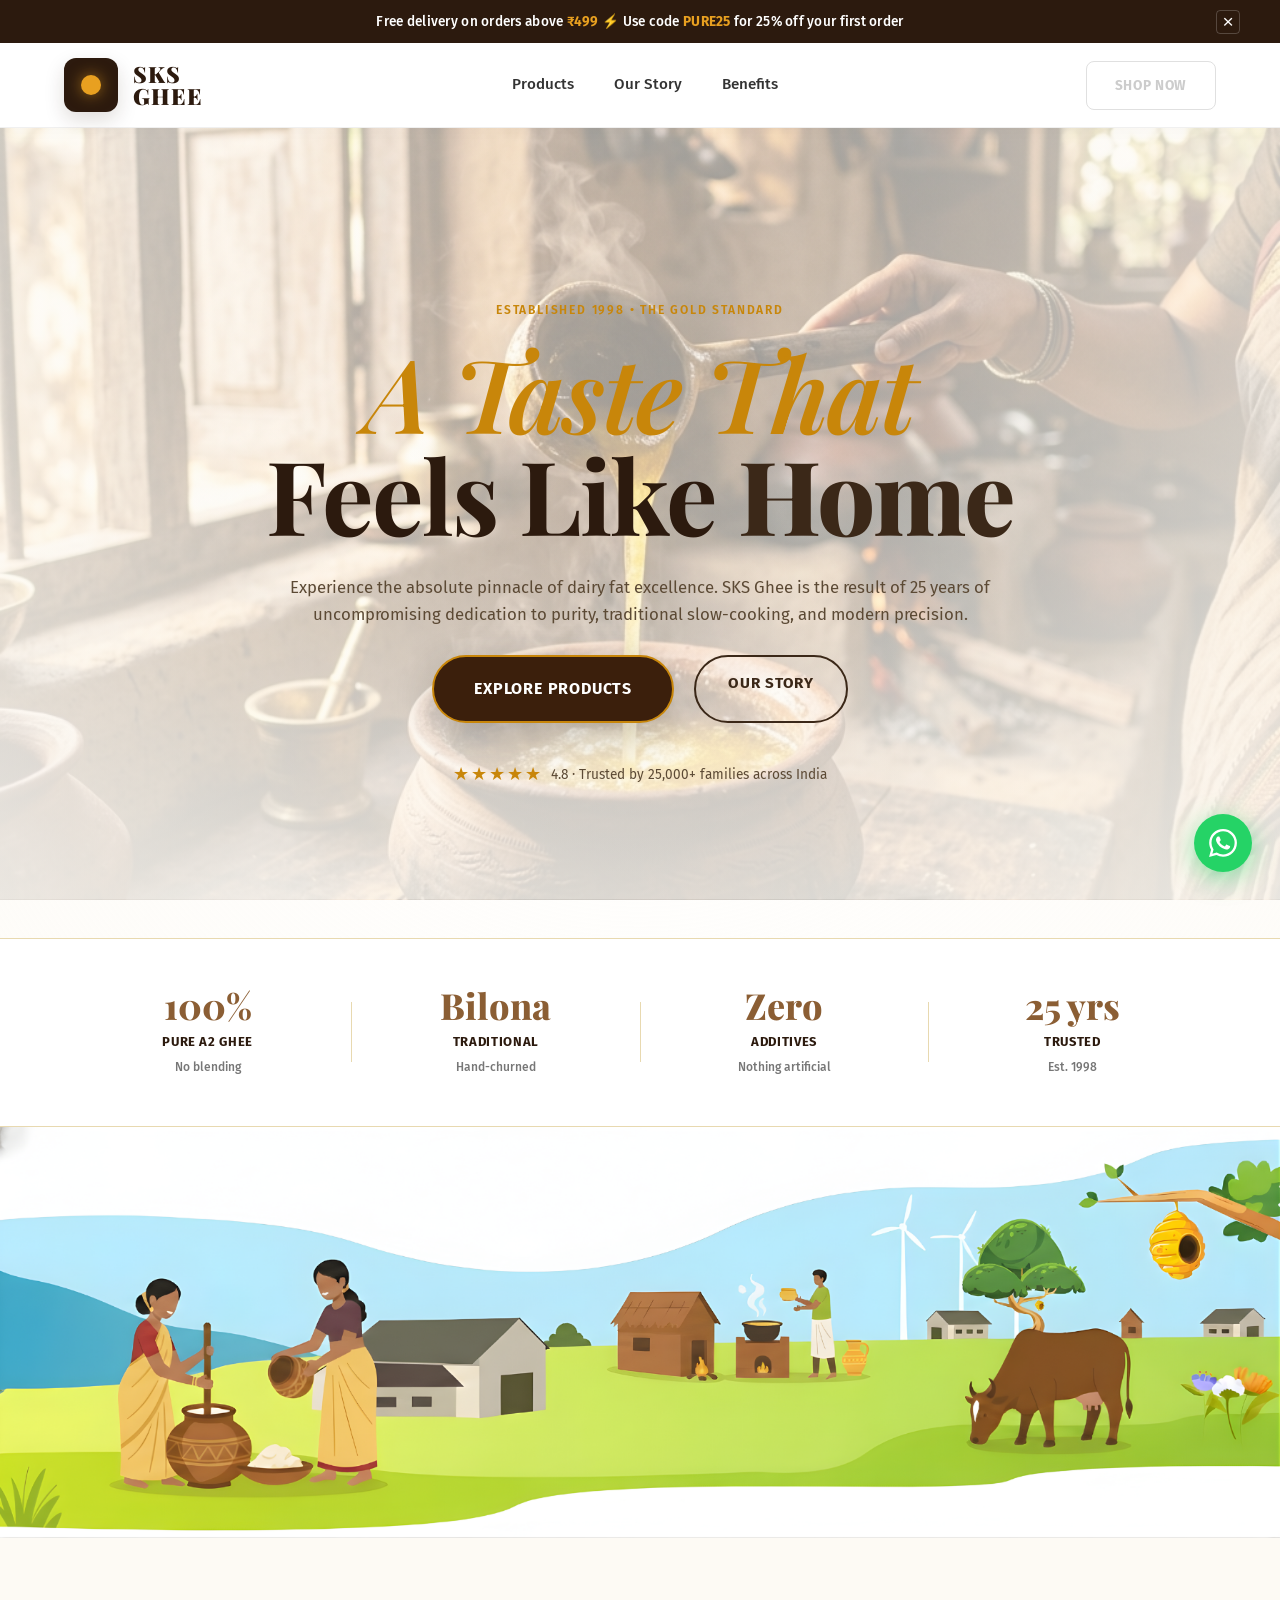
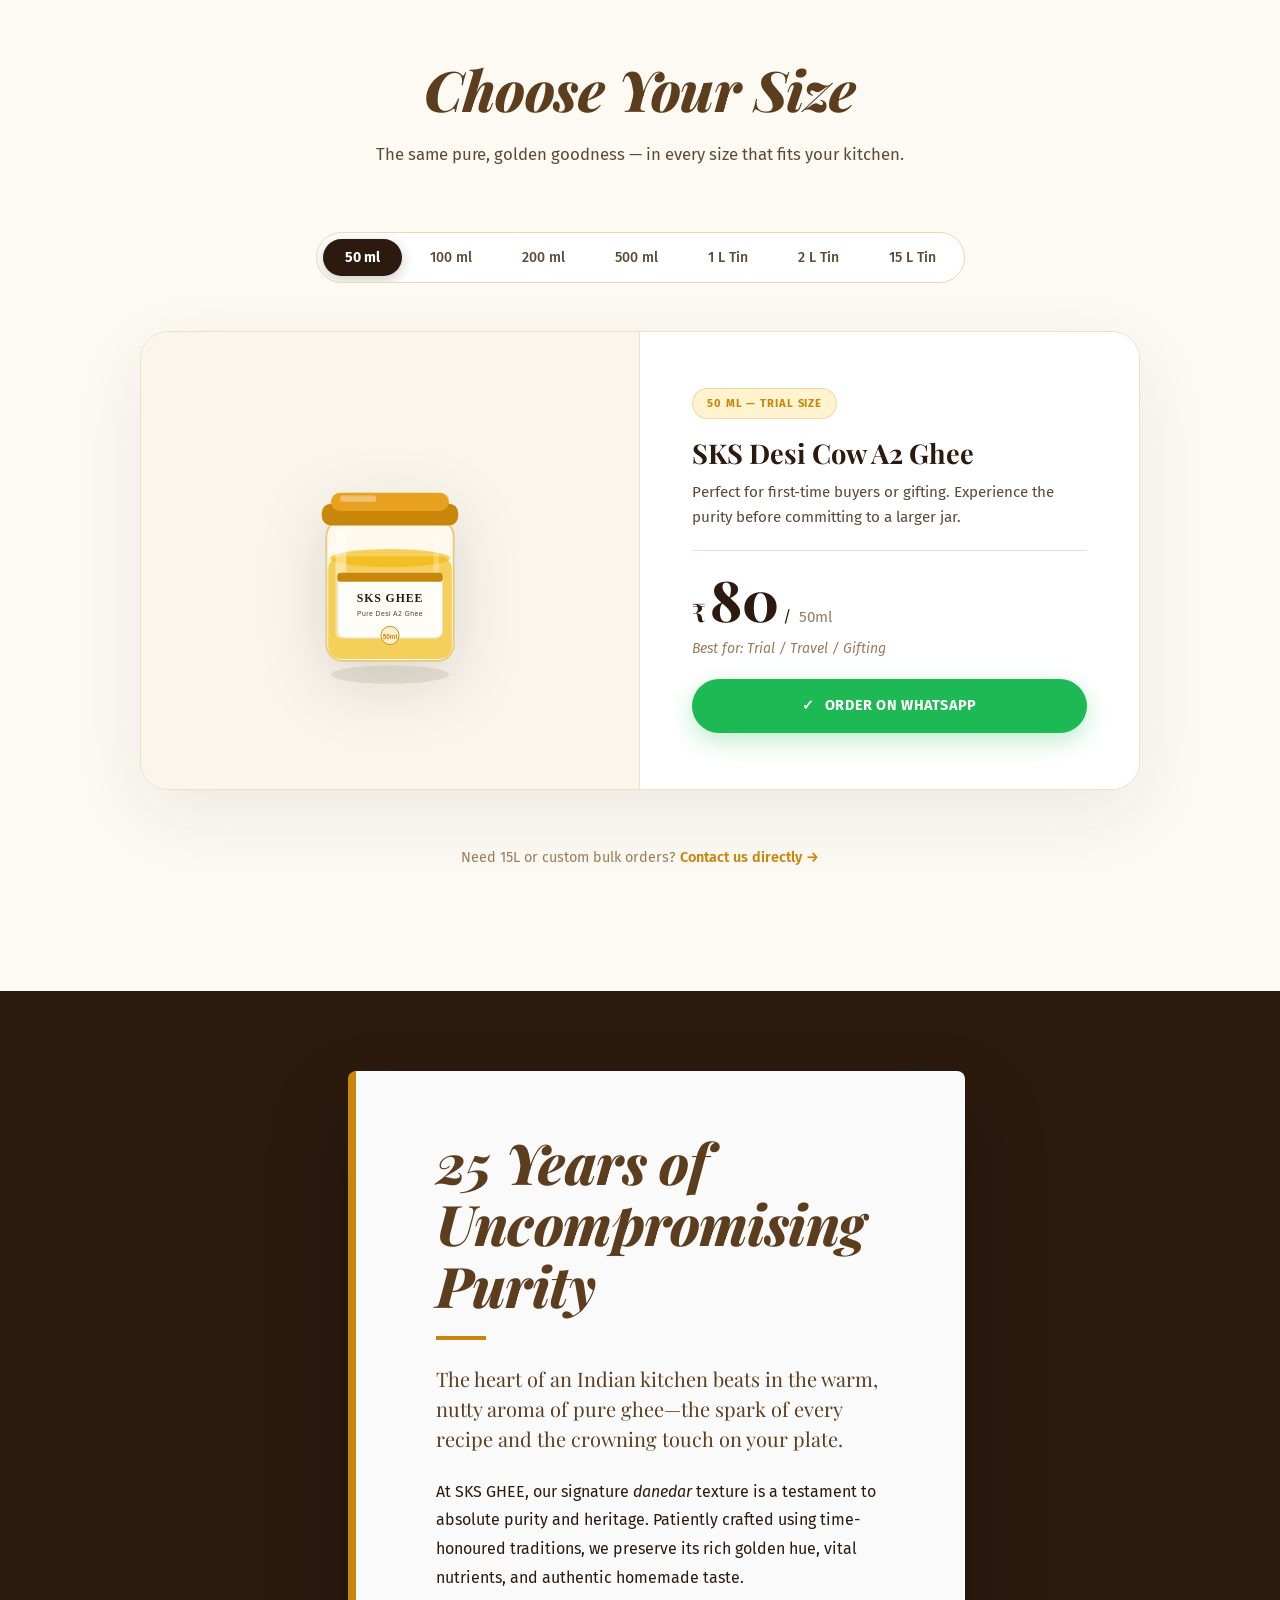
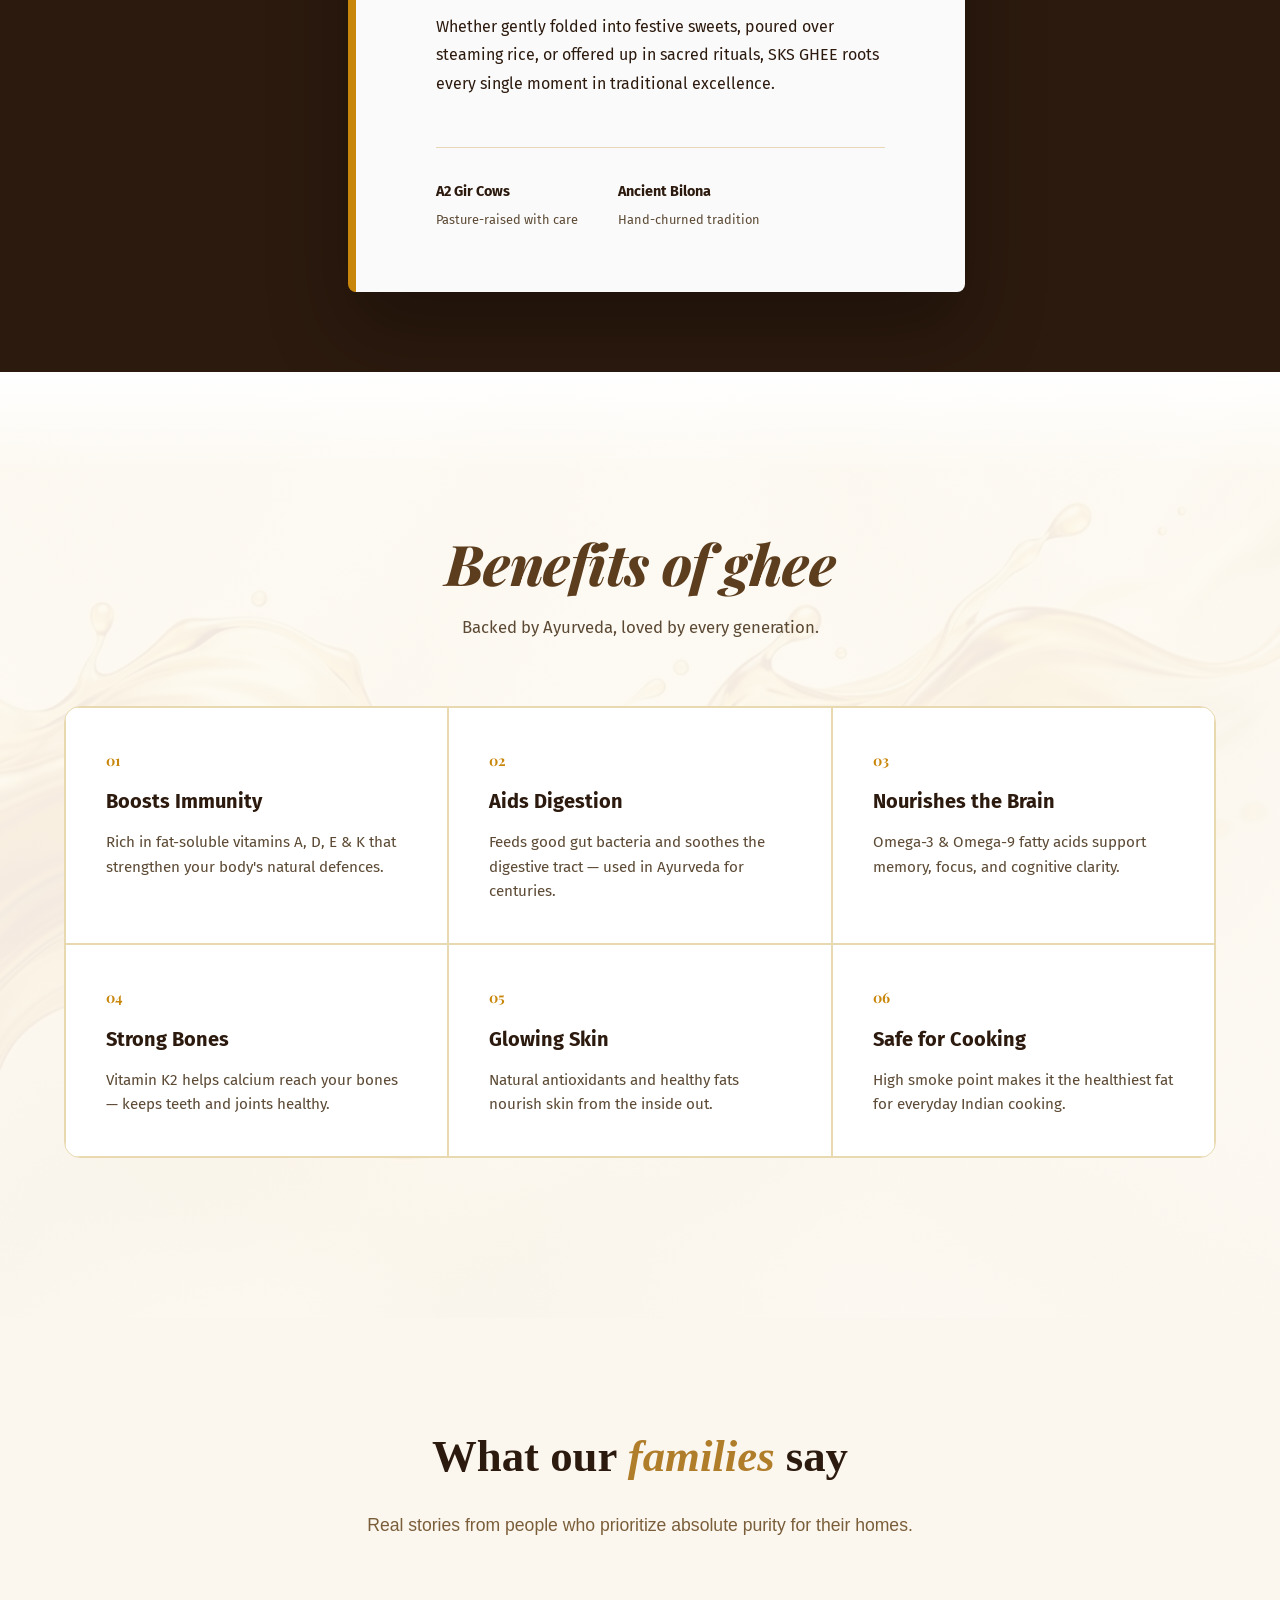
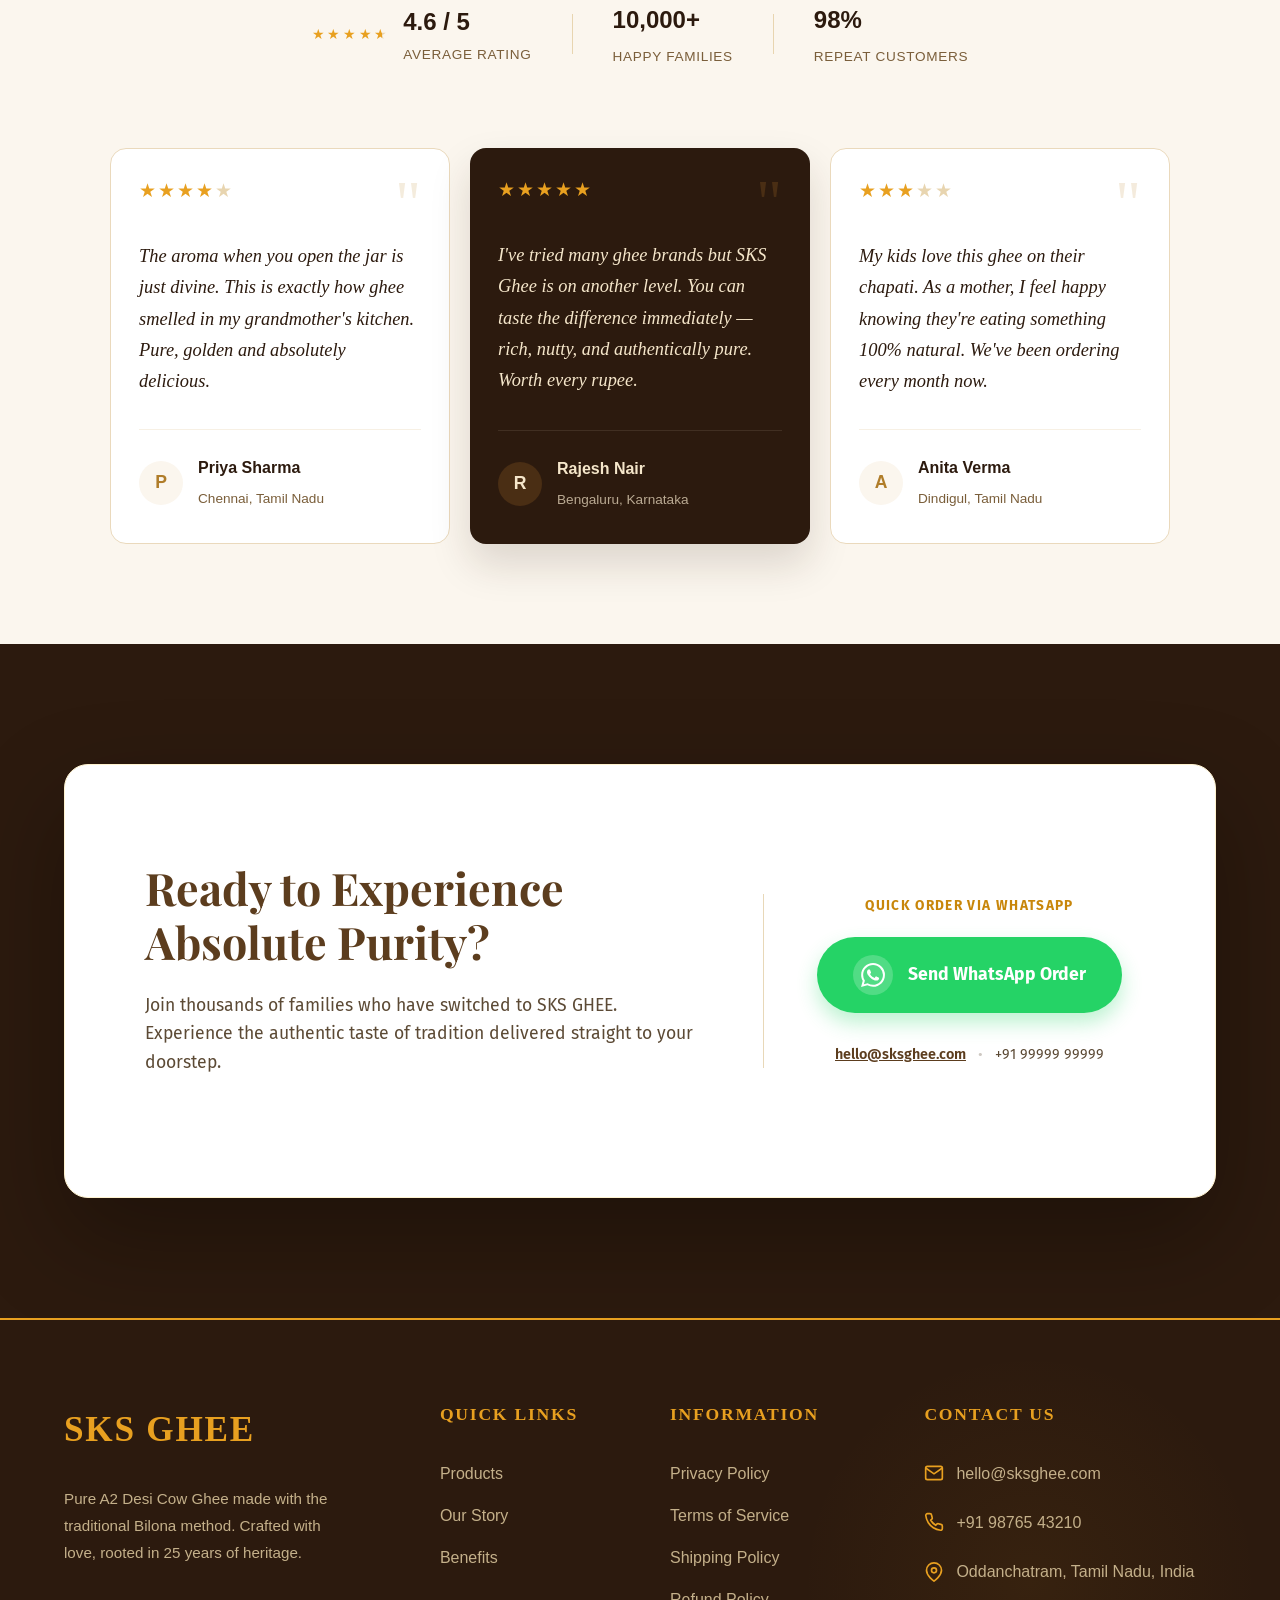
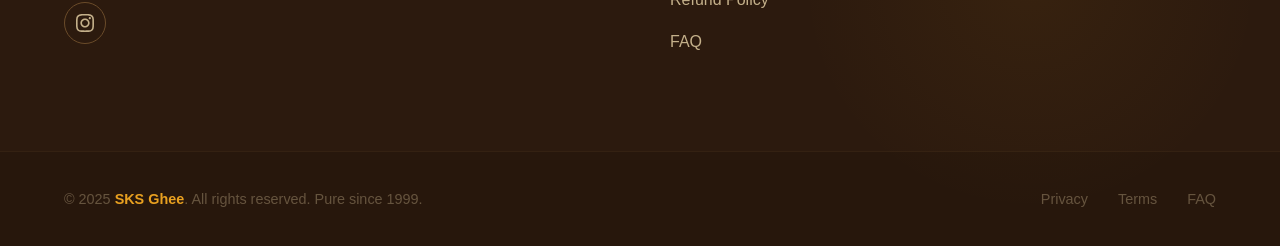
==== commit 4226e0fd: "Finalized mobile responsiveness and added policies page" ====
--- a/index.html
+++ b/index.html
@@ -15,7 +15,12 @@
   <link rel="stylesheet" href="style.css" />
   <style>
     @media (max-width: 991px) {
-      .nav-desktop-links, .nav-center, .nav-right { display: none !important; }
+
+      .nav-desktop-links,
+      .nav-center,
+      .nav-right {
+        display: none !important;
+      }
     }
   </style>
 </head>
@@ -23,46 +28,59 @@
 <body>
 
 
-
-  <!-- ════════════════ HEADER / NAVBAR ════════════════ -->
-  <header class="header" id="mainHeader">
-    <nav class="nav">
-      <div class="logo" id="logo">
-        <a href="#top">
-          <img src="images/logo.png" alt="SKS Ghee Logo" class="logo-img" />
-          <span class="brand-name">SKS GHEE</span>
+  <!-- ── ANNOUNCEMENT BAR ── -->
+  <div class="announcement-strip">
+    <div class="container announcement-flex">
+      <p>Free delivery on orders above <span class="gold-text">₹499</span> ⚡ Use code <span
+          class="gold-text">PURE25</span> for 25% off your first order</p>
+      <button class="close-bar" aria-label="Close Announcement">&times;</button>
+    </div>
+  </div>
+
+  <!-- ── HEADER / NAVIGATION ── -->
+  <header class="navbar-modern" id="mainHeader">
+    <div class="container nav-flex">
+      <div class="brand-modern">
+        <a href="#top" class="logo-box">
+          <div class="logo-circle"></div>
         </a>
-      </div>
-
-      <div class="nav-desktop-links">
-        <ul class="nav-center">
-          <li><a href="#products">Products</a></li>
-          <li><a href="#why-us">Our Story</a></li>
-          <li><a href="#benefits">Benefits</a></li>
-          <li><a href="#contact">Contact</a></li>
-        </ul>
-
-        <ul class="nav-right">
-          <li>
-            <a href="#products" class="btn-shop-header">SHOP NOW</a>
-          </li>
-        </ul>
-      </div>
-
-      <!-- Mobile hamburger -->
-      <button class="hamburger" id="hamburger" aria-label="Open menu">
-        <span></span><span></span><span></span>
-      </button>
-    </nav>
-
-    <!-- Mobile menu -->
-    <div class="mobile-menu" id="mobileMenu">
-      <a href="#why-us" class="mobile-link">Our Story</a>
-      <a href="#benefits" class="mobile-link">Benefits</a>
-      <a href="#contact" class="mobile-link">Contact</a>
-      <a href="https://wa.me/919999999999" class="mobile-link whatsapp-mobile" target="_blank">🟢 Order on WhatsApp</a>
+        <div class="brand-info">
+          <span class="brand-top">SKS</span>
+          <span class="brand-bottom">GHEE</span>
+        </div>
+      </div>
+
+      <nav class="nav-links-modern">
+        <a href="#products">Products</a>
+        <a href="#why-us">Our Story</a>
+        <a href="#benefits">Benefits</a>
+      </nav>
+
+      <div class="nav-actions-modern">
+        <a href="#products" class="btn-shop-header-modern">SHOP NOW</a>
+        <button class="hamburger-modern" aria-label="Open Menu">
+          <span></span><span></span><span></span>
+        </button>
+      </div>
     </div>
   </header>
+
+  <!-- ── MOBILE MENU OVERLAY ── -->
+  <div class="mobile-menu" id="mobileMenu">
+    <div class="mobile-menu-inner">
+      <button class="menu-close">&times;</button>
+      <nav class="mobile-nav">
+        <a href="#products" class="mobile-link">Products</a>
+        <a href="#why-us" class="mobile-link">Our Story</a>
+        <a href="#benefits" class="mobile-link">Benefits</a>
+        <a href="#dairy" class="mobile-link">Our Dairy</a>
+        <a href="#footer" class="mobile-link">Contact</a>
+      </nav>
+      <div class="mobile-menu-footer">
+        <a href="https://wa.me/919999999999" class="btn-whatsapp-full">WhatsApp Order</a>
+      </div>
+    </div>
+  </div>
 
   <!-- ════════════════ HERO SECTION ════════════════ -->
   <section class="hero" id="top">
@@ -125,7 +143,6 @@
   <section class="products-section reveal" id="products">
     <div class="container">
       <div class="section-header">
-        <span class="section-eyebrow">OUR COLLECTION</span>
         <h2 class="section-title italic">Choose Your Size</h2>
         <p class="section-subtitle">The same pure, golden goodness — in every size that fits your kitchen.</p>
       </div>
@@ -138,33 +155,75 @@
           <button class="tab-btn" data-size="200ml">200 ml</button>
           <button class="tab-btn" data-size="500ml">500 ml</button>
           <button class="tab-btn" data-size="1L">1 L Tin</button>
-          <button class="tab-btn" data-size="2L">2 L</button>
-          <button class="tab-btn" data-size="15L">15 L</button>
+          <button class="tab-btn" data-size="2L">2 L Tin</button>
+          <button class="tab-btn" data-size="15L">15 L Tin</button>
         </div>
       </div>
 
       <!-- Interactive Card -->
       <div class="product-interactive-card">
+
+        <!-- LEFT: Jar Illustration -->
         <div class="card-visual">
           <div class="product-image-wrap">
-            <img src="images/ghee_jar.png" alt="Premium SKS Ghee Jar" class="product-main-img" id="product-main-img" />
-          </div>
-        </div>
-        
+            <div class="jar-illustration" id="jar-illustration">
+              <!-- SVG Ghee Jar -->
+              <svg viewBox="0 0 220 300" xmlns="http://www.w3.org/2000/svg" class="jar-svg">
+                <!-- Jar body shadow -->
+                <ellipse cx="110" cy="280" rx="65" ry="10" fill="rgba(92,61,30,0.10)" />
+                <!-- Jar body -->
+                <rect x="40" y="110" width="140" height="155" rx="18" fill="#FFF8EC" stroke="#E8C97A"
+                  stroke-width="2" />
+                <!-- Ghee fill -->
+                <rect x="42" y="150" width="136" height="113" rx="14" fill="#F5C842" opacity="0.85" />
+                <!-- Ghee surface sheen -->
+                <ellipse cx="110" cy="152" rx="66" ry="10" fill="#F0B800" opacity="0.6" />
+                <!-- Jar glass highlight left -->
+                <rect x="50" y="120" width="12" height="120" rx="6" fill="rgba(255,255,255,0.45)" />
+                <!-- Jar glass highlight right -->
+                <rect x="158" y="130" width="6" height="80" rx="3" fill="rgba(255,255,255,0.25)" />
+                <!-- Lid base -->
+                <rect x="35" y="92" width="150" height="24" rx="10" fill="#C8860A" />
+                <!-- Lid top -->
+                <rect x="45" y="80" width="130" height="20" rx="10" fill="#E8A020" />
+                <!-- Lid shine -->
+                <rect x="55" y="83" width="40" height="7" rx="4" fill="rgba(255,255,255,0.35)" />
+                <!-- Label background -->
+                <rect x="52" y="168" width="116" height="72" rx="8" fill="#FFFDF7" stroke="#E8D8B0" stroke-width="1" />
+                <!-- Label top stripe -->
+                <rect x="52" y="168" width="116" height="10" rx="4" fill="#C8860A" />
+                <!-- Brand name -->
+                <text x="110" y="200" text-anchor="middle" font-family="Georgia, serif" font-size="13" font-weight="700"
+                  fill="#2C1A0E" letter-spacing="1">SKS GHEE</text>
+                <!-- Sub label -->
+                <text x="110" y="216" text-anchor="middle" font-family="Arial, sans-serif" font-size="7.5"
+                  fill="#5C3D1E" letter-spacing="0.5">Pure Desi A2 Ghee</text>
+                <!-- Size badge circle -->
+                <circle cx="110" cy="237" r="10" fill="#FFF0CC" stroke="#C8860A" stroke-width="1" />
+                <text x="110" y="241" text-anchor="middle" font-family="Arial, sans-serif" font-size="7"
+                  font-weight="700" fill="#C8860A" id="jar-size-label">50ml</text>
+              </svg>
+            </div>
+            <!-- Floating trust badge -->
+          </div>
+        </div>
+
+        <!-- RIGHT: Product Details -->
         <div class="card-details">
-          <div class="detail-badge" id="product-badge">50 ML — Trial Size</div>
+          <div class="detail-badge" id="product-badge">50 ML — TRIAL SIZE</div>
           <h3 class="detail-title">SKS Desi Cow A2 Ghee</h3>
-          <p class="detail-desc" id="product-desc">Perfect for first-time buyers or gifting. Experience the purity before committing to a larger jar.</p>
-          
+          <p class="detail-desc" id="product-desc">Perfect for first-time buyers or gifting. Experience the purity
+            before committing to a larger jar.</p>
+
           <div class="detail-price-row">
             <span class="price-currency">₹</span>
             <span class="price-amount" id="product-price">80</span>
             <span class="price-slash">/</span>
             <span class="price-unit" id="product-unit">50ml</span>
           </div>
-          
+
           <p class="detail-best-for" id="product-best-for">Best for: Trial / Travel / Gifting</p>
-          
+
           <a href="https://wa.me/919999999999" class="btn-whatsapp-full" id="whatsapp-product-btn">
             <span class="check-icon">✓</span>
             ORDER ON WHATSAPP
@@ -172,7 +231,8 @@
         </div>
       </div>
 
-      <p class="bulk-footer-note">Need 15L or custom bulk orders? <a href="mailto:hello@sksghee.com">Contact us directly →</a></p>
+      <p class="bulk-footer-note">Need 15L or custom bulk orders? <a href="mailto:hello@sksghee.com">Contact us directly
+          →</a></p>
     </div>
   </section>
   <section class="why-us" id="why-us">
@@ -180,25 +240,26 @@
     <div class="container">
       <div class="story-floating-card reveal">
         <div class="story-card-content">
-          <span class="section-eyebrow">Our Heritage</span>
           <h2 class="section-title italic">25 Years of Uncompromising Purity</h2>
           <div class="story-divider"></div>
-          <p class="story-lead">The heart of an Indian kitchen beats in the warm, nutty aroma of pure ghee—the spark of every recipe and the crowning touch on your plate.</p>
+          <p class="story-lead">The heart of an Indian kitchen beats in the warm, nutty aroma of pure ghee—the spark of
+            every recipe and the crowning touch on your plate.</p>
           <div class="story-body">
-            <p>At SKS GHEE, our signature <em>danedar</em> texture is a testament to absolute purity and heritage. Patiently crafted using time-honoured traditions, we preserve its rich golden hue, vital nutrients, and authentic homemade taste.</p>
-            <p>Whether gently folded into festive sweets, poured over steaming rice, or offered up in sacred rituals, SKS GHEE roots every single moment in traditional excellence.</p>
-          </div>
-          
+            <p>At SKS GHEE, our signature <em>danedar</em> texture is a testament to absolute purity and heritage.
+              Patiently crafted using time-honoured traditions, we preserve its rich golden hue, vital nutrients, and
+              authentic homemade taste.</p>
+            <p>Whether gently folded into festive sweets, poured over steaming rice, or offered up in sacred rituals,
+              SKS GHEE roots every single moment in traditional excellence.</p>
+          </div>
+
           <div class="story-footer">
             <div class="story-footer-item">
-              <span class="footer-icon">🐄</span>
               <div>
                 <strong>A2 Gir Cows</strong>
                 <span>Pasture-raised with care</span>
               </div>
             </div>
             <div class="story-footer-item">
-              <span class="footer-icon">🏺</span>
               <div>
                 <strong>Ancient Bilona</strong>
                 <span>Hand-churned tradition</span>
@@ -257,60 +318,110 @@
 
 
 
-  <!-- ════════════════ TESTIMONIALS ════════════════ -->
-  <section class="testimonials" id="testimonials">
-    <div class="container reveal-stagger">
-      <div class="section-header">
-        <span class="section-eyebrow">Trust & Love</span>
-        <h2 class="section-title italic">What Our families say</h2>
-        <p class="section-subtitle">Real stories from people who prioritize absolute purity for their homes.</p>
-      </div>
-      
-      <div class="testimonials-grid">
-        <!-- Testimonial 1 -->
-        <div class="testimonial-card">
-          <div class="quote-icon">“</div>
-          <div class="testimonial-stars">★★★★★</div>
-          <p class="testimonial-text">"The aroma when you open the jar is just divine. This is exactly how ghee smelled in my grandmother's kitchen. Pure, golden and absolutely delicious!"</p>
-          <div class="customer-footer">
-            <div class="customer-avatar">P</div>
-            <div class="customer-meta">
+  <!-- ════════════════ TESTIMONIALS REDESIGN ════════════════ -->
+  <section class="testimonials-new" id="testimonials">
+    <div class="container">
+      <div class="testimonials-header">
+        <h2 class="testimonials-title-geo">What our <span class="italic-gold">families</span> say</h2>
+        <p class="testimonials-subtitle">Real stories from people who prioritize absolute purity for their homes.</p>
+      </div>
+
+      <!-- Trust Summary Bar -->
+      <div class="trust-summary-bar">
+        <div class="trust-item">
+          <div class="star-rating-main">
+            <div class="stars-row">
+              <span class="star filled">★</span>
+              <span class="star filled">★</span>
+              <span class="star filled">★</span>
+              <span class="star filled">★</span>
+              <span class="star partial">★</span>
+            </div>
+            <div class="rating-text">
+              <strong>4.6 / 5</strong>
+              <span>Average rating</span>
+            </div>
+          </div>
+        </div>
+        <div class="trust-divider"></div>
+        <div class="trust-item text-center">
+          <strong>10,000+</strong>
+          <span>Happy families</span>
+        </div>
+        <div class="trust-divider"></div>
+        <div class="trust-item text-center">
+          <strong>98%</strong>
+          <span>Repeat customers</span>
+        </div>
+      </div>
+
+      <!-- Review Cards Grid -->
+      <div class="reviews-grid-new">
+        <!-- Review 1: Priya Sharma -->
+        <div class="review-card-modern">
+          <div class="card-top-flex">
+            <div class="card-stars">
+              <span class="star filled">★</span>
+              <span class="star filled">★</span>
+              <span class="star filled">★</span>
+              <span class="star filled">★</span>
+              <span class="star empty">★</span>
+            </div>
+            <span class="decor-quote">"</span>
+          </div>
+          <p class="review-quote-geo">The aroma when you open the jar is just divine. This is exactly how ghee smelled
+            in my grandmother's kitchen. Pure, golden and absolutely delicious.</p>
+          <div class="review-card-footer">
+            <div class="avatar-circle">P</div>
+            <div class="reviewer-meta">
               <strong>Priya Sharma</strong>
-              <div class="verified-tag">
-                <span class="check-icon">✓</span> Verified Buyer
-              </div>
-            </div>
-          </div>
-        </div>
-
-        <!-- Testimonial 2 -->
-        <div class="testimonial-card featured">
-          <div class="quote-icon">“</div>
-          <div class="testimonial-stars">★★★★★</div>
-          <p class="testimonial-text">"I've tried many ghee brands but SKS GHEE is on another level. You can taste the difference immediately — rich, nutty, and authentically pure. Worth every rupee."</p>
-          <div class="customer-footer">
-            <div class="customer-avatar">R</div>
-            <div class="customer-meta">
+              <span>Chennai, Tamil Nadu</span>
+            </div>
+          </div>
+        </div>
+
+        <!-- Review 2: Rajesh Nair (FEATURED) -->
+        <div class="review-card-modern featured">
+          <div class="card-top-flex">
+            <div class="card-stars">
+              <span class="star filled">★</span>
+              <span class="star filled">★</span>
+              <span class="star filled">★</span>
+              <span class="star filled">★</span>
+              <span class="star filled">★</span>
+            </div>
+            <span class="decor-quote">"</span>
+          </div>
+          <p class="review-quote-geo">I've tried many ghee brands but SKS Ghee is on another level. You can taste the
+            difference immediately — rich, nutty, and authentically pure. Worth every rupee.</p>
+          <div class="review-card-footer">
+            <div class="avatar-circle">R</div>
+            <div class="reviewer-meta">
               <strong>Rajesh Nair</strong>
-              <div class="verified-tag">
-                <span class="check-icon">✓</span> Verified Buyer
-              </div>
-            </div>
-          </div>
-        </div>
-
-        <!-- Testimonial 3 -->
-        <div class="testimonial-card">
-          <div class="quote-icon">“</div>
-          <div class="testimonial-stars">★★★★★</div>
-          <p class="testimonial-text">"My kids love this ghee on their chapati. As a mother, I feel happy knowing they're eating something 100% natural. Ordering every month now!"</p>
-          <div class="customer-footer">
-            <div class="customer-avatar">A</div>
-            <div class="customer-meta">
+              <span>Bengaluru, Karnataka</span>
+            </div>
+          </div>
+        </div>
+
+        <!-- Review 3: Anita Verma -->
+        <div class="review-card-modern">
+          <div class="card-top-flex">
+            <div class="card-stars">
+              <span class="star filled">★</span>
+              <span class="star filled">★</span>
+              <span class="star filled">★</span>
+              <span class="star empty">★</span>
+              <span class="star empty">★</span>
+            </div>
+            <span class="decor-quote">"</span>
+          </div>
+          <p class="review-quote-geo">My kids love this ghee on their chapati. As a mother, I feel happy knowing they're
+            eating something 100% natural. We've been ordering every month now.</p>
+          <div class="review-card-footer">
+            <div class="avatar-circle">A</div>
+            <div class="reviewer-meta">
               <strong>Anita Verma</strong>
-              <div class="verified-tag">
-                <span class="check-icon">✓</span> Verified Buyer
-              </div>
+              <span>Dindigul, Tamil Nadu</span>
             </div>
           </div>
         </div>
@@ -325,33 +436,26 @@
       <div class="cta-card">
         <div class="cta-grid">
           <div class="cta-info">
-            <span class="section-eyebrow gold">Direct From Farm</span>
             <h2 class="cta-title">Ready to Experience Absolute Purity?</h2>
-            <p class="cta-desc">Join thousands of families who have switched to SKS GHEE. Experience the authentic taste of tradition delivered straight to your doorstep.</p>
-            
-            <div class="trust-pill-container">
-              <div class="trust-pill">
-                <span class="pill-icon">📦</span>
-                <span>Ships Pan India</span>
-              </div>
-              <div class="trust-pill">
-                <span class="pill-icon">🛡️</span>
-                <span>Quality Guaranteed</span>
-              </div>
-            </div>
+            <p class="cta-desc">Join thousands of families who have switched to SKS GHEE. Experience the authentic taste
+              of tradition delivered straight to your doorstep.</p>
           </div>
 
           <div class="cta-buttons">
             <div class="cta-action-wrap">
               <p class="cta-action-label">Quick Order via WhatsApp</p>
-              <a href="https://wa.me/919999999999?text=Hi%2C%20I%20want%20to%20order%20SKS%20GHEE" class="btn-whatsapp-elite" target="_blank" rel="noopener">
+              <a href="https://wa.me/919999999999?text=Hi%2C%20I%20want%20to%20order%20SKS%20GHEE"
+                class="btn-whatsapp-elite" target="_blank" rel="noopener">
                 <span class="wa-icon-box">
-                  <svg width="24" height="24" viewBox="0 0 24 24" fill="currentColor"><path d="M17.472 14.382c-.297-.149-1.758-.867-2.03-.967-.273-.099-.471-.148-.67.15-.197.297-.767.966-.94 1.164-.173.199-.347.223-.644.075-.297-.15-1.255-.463-2.39-1.475-.883-.788-1.48-1.761-1.653-2.059-.173-.297-.018-.458.13-.606.134-.133.298-.347.446-.52.149-.174.198-.298.298-.497.099-.198.05-.371-.025-.52-.075-.149-.669-1.612-.916-2.207-.242-.579-.487-.5-.669-.51-.173-.008-.371-.01-.57-.01-.198 0-.52.074-.792.372-.272.297-1.04 1.016-1.04 2.479 0 1.462 1.065 2.875 1.213 3.074.149.198 2.096 3.2 5.077 4.487.709.306 1.262.489 1.694.625.712.227 1.36.195 1.871.118.571-.085 1.758-.719 2.006-1.413.248-.694.248-1.289.173-1.413-.074-.124-.272-.198-.57-.347m-5.421 7.403h-.004a9.87 9.87 0 01-5.031-1.378l-.361-.214-3.741.982.998-3.648-.235-.374a9.86 9.86 0 01-1.51-5.26c.001-5.45 4.436-9.884 9.888-9.884 2.64 0 5.122 1.03 6.988 2.898a9.825 9.825 0 012.893 6.994c-.003 5.45-4.437 9.884-9.885 9.884m8.413-18.297A11.815 11.815 0 0012.05 0C5.495 0 .16 5.335.157 11.892c0 2.096.547 4.142 1.588 5.945L.057 24l6.305-1.654a11.882 11.882 0 005.683 1.448h.005c6.554 0 11.89-5.335 11.893-11.893a11.821 11.821 0 00-3.48-8.413z"/></svg>
+                  <svg width="24" height="24" viewBox="0 0 24 24" fill="currentColor">
+                    <path
+                      d="M17.472 14.382c-.297-.149-1.758-.867-2.03-.967-.273-.099-.471-.148-.67.15-.197.297-.767.966-.94 1.164-.173.199-.347.223-.644.075-.297-.15-1.255-.463-2.39-1.475-.883-.788-1.48-1.761-1.653-2.059-.173-.297-.018-.458.13-.606.134-.133.298-.347.446-.52.149-.174.198-.298.298-.497.099-.198.05-.371-.025-.52-.075-.149-.669-1.612-.916-2.207-.242-.579-.487-.5-.669-.51-.173-.008-.371-.01-.57-.01-.198 0-.52.074-.792.372-.272.297-1.04 1.016-1.04 2.479 0 1.462 1.065 2.875 1.213 3.074.149.198 2.096 3.2 5.077 4.487.709.306 1.262.489 1.694.625.712.227 1.36.195 1.871.118.571-.085 1.758-.719 2.006-1.413.248-.694.248-1.289.173-1.413-.074-.124-.272-.198-.57-.347m-5.421 7.403h-.004a9.87 9.87 0 01-5.031-1.378l-.361-.214-3.741.982.998-3.648-.235-.374a9.86 9.86 0 01-1.51-5.26c.001-5.45 4.436-9.884 9.888-9.884 2.64 0 5.122 1.03 6.988 2.898a9.825 9.825 0 012.893 6.994c-.003 5.45-4.437 9.884-9.885 9.884m8.413-18.297A11.815 11.815 0 0012.05 0C5.495 0 .16 5.335.157 11.892c0 2.096.547 4.142 1.588 5.945L.057 24l6.305-1.654a11.882 11.882 0 005.683 1.448h.005c6.554 0 11.89-5.335 11.893-11.893a11.821 11.821 0 00-3.48-8.413z" />
+                  </svg>
                 </span>
                 <span>Send WhatsApp Order</span>
               </a>
             </div>
-            
+
             <div class="cta-secondary-links">
               <a href="mailto:hello@sksghee.com">hello@sksghee.com</a>
               <span class="cta-sep">•</span>
@@ -365,67 +469,100 @@
 
 
 
-  <!-- ════════════════ FOOTER HERITAGE SCENE ════════════════ -->
-  <section class="footer-heritage">
-    <div class="footer-heritage-inner">
-      <img src="images/footer_farm_illustration_v2.png" alt="SKS Ghee Village Heritage" class="footer-heritage-img" />
-    </div>
-  </section>
 
   <!-- ════════════════ FOOTER ════════════════ -->
-  <footer class="footer" id="footer">
+
+  <!-- ════════════════ FOOTER REDESIGN ════════════════ -->
+  <footer class="footer-new" id="footer">
+    <div class="footer-divider-gold"></div>
+
     <div class="container">
-      <div class="footer-grid">
-        <div class="footer-brand">
-          <div class="footer-logo">
-            <img src="images/logo.png" alt="SKS Ghee Logo" class="footer-logo-img" style="height: 40px; margin-bottom: 15px;" />
-            <div>
-              <span class="brand-name" style="font-family: 'Playfair Display', serif;">SKS GHEE</span>
-              <span class="brand-tagline">Pure &amp; Traditional</span>
-            </div>
-          </div>
-          <p class="footer-desc">Pure, natural desi cow ghee made with the ancient Bilona method. No additives, no
-            compromise.</p>
-          <div class="social-links">
-            <a href="#" class="social-link" id="footer-instagram" aria-label="Instagram">
-              <svg fill="currentColor" viewBox="0 0 24 24" width="20" height="20">
-                <path
+      <div class="footer-grid-new">
+        <!-- Brand Column -->
+        <div class="footer-col-brand">
+          <h2 class="footer-logo-text">SKS GHEE</h2>
+          <p class="footer-tagline-new">Pure A2 Desi Cow Ghee made with the traditional Bilona method. Crafted with
+            love, rooted in 25 years of heritage.</p>
+          <div class="social-icons-circular">
+            <a href="#" class="social-btn-circle" aria-label="Instagram">
+              <svg viewBox="0 0 24 24" width="18" height="18">
+                <path fill="currentColor"
                   d="M12 2.163c3.204 0 3.584.012 4.85.07 3.252.148 4.771 1.691 4.919 4.919.058 1.265.069 1.645.069 4.849 0 3.205-.012 3.584-.069 4.849-.149 3.225-1.664 4.771-4.919 4.919-1.266.058-1.644.07-4.85.07-3.204 0-3.584-.012-4.849-.07-3.26-.149-4.771-1.699-4.919-4.92-.058-1.265-.07-1.644-.07-4.849 0-3.204.013-3.583.07-4.849.149-3.227 1.664-4.771 4.919-4.919 1.266-.057 1.645-.069 4.849-.069zm0-2.163c-3.259 0-3.667.014-4.947.072-4.358.2-6.78 2.618-6.98 6.98-.059 1.281-.073 1.689-.073 4.948 0 3.259.014 3.668.072 4.948.2 4.358 2.618 6.78 6.98 6.98 1.281.058 1.689.072 4.948.072 3.259 0 3.668-.014 4.948-.072 4.354-.2 6.782-2.618 6.979-6.98.059-1.28.073-1.689.073-4.948 0-3.259-.014-3.667-.072-4.947-.196-4.354-2.617-6.78-6.979-6.98-1.281-.059-1.69-.073-4.949-.073zm0 5.838c-3.403 0-6.162 2.759-6.162 6.162s2.759 6.163 6.162 6.163 6.162-2.759 6.162-6.163c0-3.403-2.759-6.162-6.162-6.162zm0 10.162c-2.209 0-4-1.79-4-4 0-2.209 1.791-4 4-4s4 1.791 4 4c0 2.21-1.791 4-4 4zm6.406-11.845c-.796 0-1.441.645-1.441 1.44s.645 1.44 1.441 1.44c.795 0 1.439-.645 1.439-1.44s-.644-1.44-1.439-1.44z" />
               </svg>
             </a>
-            <a href="#" class="social-link" id="footer-facebook" aria-label="Facebook">
-              <svg fill="currentColor" viewBox="0 0 24 24" width="20" height="20">
+          </div>
+        </div>
+
+        <!-- Quick Links Column -->
+        <div class="footer-col-new">
+          <h4 class="footer-heading-geo">QUICK LINKS</h4>
+          <ul class="footer-links-new">
+            <li><a href="#products">Products</a></li>
+            <li><a href="#why-us">Our Story</a></li>
+            <li><a href="#benefits">Benefits</a></li>
+          </ul>
+        </div>
+
+        <!-- Information Column -->
+        <div class="footer-col-new">
+          <h4 class="footer-heading-geo">INFORMATION</h4>
+          <ul class="footer-links-new">
+            <li><a href="policies.html#privacy">Privacy Policy</a></li>
+            <li><a href="policies.html#terms">Terms of Service</a></li>
+            <li><a href="policies.html#shipping">Shipping Policy</a></li>
+            <li><a href="policies.html#refund">Refund Policy</a></li>
+            <li><a href="policies.html#faq">FAQ</a></li>
+          </ul>
+        </div>
+
+        <!-- Contact Column -->
+        <div class="footer-col-new">
+          <h4 class="footer-heading-geo">CONTACT US</h4>
+          <ul class="footer-contact-info">
+            <li>
+              <svg width="20" height="20" viewBox="0 0 24 24" fill="none" stroke="currentColor" stroke-width="2">
+                <path d="M4 4h16c1.1 0 2 .9 2 2v12c0 1.1-.9 2-2 2H4c-1.1 0-2-.9-2-2V6c0-1.1.9-2 2-2z" />
+                <polyline points="22,6 12,13 2,6" />
+              </svg>
+              hello@sksghee.com
+            </li>
+            <li>
+              <svg width="20" height="20" viewBox="0 0 24 24" fill="none" stroke="currentColor" stroke-width="2">
                 <path
-                  d="M24 12.073c0-6.627-5.373-12-12-12s-12 5.373-12 12c0 5.99 4.388 10.954 10.125 11.854v-8.385H7.078v-3.47h3.047V9.43c0-3.007 1.792-4.669 4.533-4.669 1.312 0 2.686.235 2.686.235v2.953H15.83c-1.491 0-1.956.925-1.956 1.874v2.25h3.328l-.532 3.47h-2.796v8.385C19.612 23.027 24 18.062 24 12.073z" />
+                  d="M22 16.92v3a2 2 0 0 1-2.18 2 19.79 19.79 0 0 1-8.63-3.07 19.5 19.5 0 0 1-6-6 19.79 19.79 0 0 1-3.07-8.67A2 2 0 0 1 4.11 2h3a2 2 0 0 1 2 1.72 12.84 12.84 0 0 0 .7 2.81 2 2 0 0 1-.45 2.11L8.09 9.91a16 16 0 0 0 6 6l1.27-1.27a2 2 0 0 1 2.11-.45 12.84 12.84 0 0 0 2.81.7A2 2 0 0 1 22 16.92z" />
               </svg>
-            </a>
-          </div>
-        </div>
-
-
-
-        <div class="footer-col">
-          <h4>Information</h4>
-          <ul>
-            <li><a href="#why-us">Our Story</a></li>
-            <li><a href="#benefits">Benefits of Ghee</a></li>
-            <li><a href="#contact">Contact Us</a></li>
-          </ul>
-        </div>
-
-        <div class="footer-col">
-          <h4>Contact Us</h4>
-          <ul>
-            <li><a href="https://wa.me/919999999999" target="_blank" rel="noopener">💬 WhatsApp Order</a></li>
-            <li><a href="mailto:hello@sksghee.com">📧 hello@sksghee.com</a></li>
-            <li><span>📍 Ships Pan India</span></li>
-          </ul>
-        </div>
-      </div>
-
-      <div class="footer-bottom">
-        <p>© 2025 SKS GHEE. All rights reserved. | Made with ❤️ in India</p>
-      </div>
+              +91 98765 43210
+            </li>
+            <li>
+              <svg width="20" height="20" viewBox="0 0 24 24" fill="none" stroke="currentColor" stroke-width="2">
+                <path d="M21 10c0 7-9 13-9 13s-9-6-9-13a9 9 0 0 1 18 0z" />
+                <circle cx="12" cy="10" r="3" />
+              </svg>
+              Oddanchatram, Tamil Nadu, India
+            </li>
+        </div>
+      </div>
+    </div> <!-- .container ends here -->
+
+    <div class="footer-bottom-new">
+      <div class="container footer-bottom-flex">
+        <p class="copyright-muted">© 2025 <span class="gold-text">SKS Ghee</span>. All rights reserved. Pure since
+          1999.</p>
+        <div class="footer-bottom-links">
+          <a href="policies.html#privacy">Privacy</a>
+          <a href="policies.html#terms">Terms</a>
+          <a href="policies.html#faq">FAQ</a>
+        </div>
+      </div>
+    </div>
+
+    <!-- Decorative Leaf Background -->
+    <div class="footer-decorative-leaf">
+      <svg width="300" height="300" viewBox="0 0 24 24" fill="none" stroke="currentColor" stroke-width="0.5"
+        stroke-opacity="0.1">
+        <path d="M12 2L10 6L6 8L10 10L12 14L14 10L18 8L14 6L12 2Z" />
+        <path d="M12 14L10 18L6 20L10 22L12 24L14 22L18 20L14 18L12 14Z" opacity="0.5" />
+      </svg>
     </div>
   </footer>
 
--- a/style.css
+++ b/style.css
@@ -166,6 +166,39 @@
 .reveal-stagger:nth-child(3) { transition-delay: 0.2s; }
 .reveal-stagger:nth-child(4) { transition-delay: 0.3s; }
 
+.reveal-left {
+  opacity: 0;
+  transform: translateX(-40px);
+  transition: all 0.8s cubic-bezier(0.22, 1, 0.36, 1);
+}
+
+.reveal-left.visible {
+  opacity: 1;
+  transform: translateX(0);
+}
+
+.reveal-right {
+  opacity: 0;
+  transform: translateX(40px);
+  transition: all 0.8s cubic-bezier(0.22, 1, 0.36, 1);
+}
+
+.reveal-right.visible {
+  opacity: 1;
+  transform: translateX(0);
+}
+
+.reveal-bottom {
+  opacity: 0;
+  transform: translateY(50px);
+  transition: all 0.9s cubic-bezier(0.22, 1, 0.36, 1);
+}
+
+.reveal-bottom.visible {
+  opacity: 1;
+  transform: translateY(0);
+}
+
 .section-eyebrow {
   display: inline-block;
   font-family: var(--font-sans);
@@ -215,23 +248,27 @@
   display: inline-flex;
   align-items: center;
   gap: 8px;
-  background: linear-gradient(135deg, var(--gold), #A66800);
+  background: #3B1F0C; /* Solid dark brown for high contrast */
   color: #fff;
   font-family: var(--font-sans);
-  font-size: .9rem;
+  font-size: .95rem;
   font-weight: 700;
   letter-spacing: .05em;
   text-transform: uppercase;
-  padding: 16px 36px;
+  padding: 18px 40px; /* Increased padding for at least 56px total height */
   border-radius: 100px;
-  box-shadow: 0 4px 20px rgba(200, 134, 10, .4);
-  transition: all .3s ease;
+  border: 2px solid var(--gold); /* Subtle gold accent border */
+  box-shadow: 0 10px 30px rgba(59, 31, 12, .25);
+  transition: all .3s cubic-bezier(0.165, 0.84, 0.44, 1);
+  position: relative;
+  overflow: hidden;
 }
 
 .btn-primary:hover {
   transform: translateY(-5px);
-  box-shadow: 0 12px 40px rgba(200, 134, 10, .45);
-  background: linear-gradient(135deg, #E09A14, #C8860A);
+  box-shadow: 0 15px 40px rgba(59, 31, 12, .4);
+  background: #2A1608;
+  border-color: #fff;
 }
 
 /* Button Shimmer Effect */
@@ -286,289 +323,185 @@
 }
 
 /* ════════════════════════════════════════════
-   ANNOUNCEMENT BAR
-   ════════════════════════════════════════════ */
-.announcement-bar {
-  background: var(--green);
+    NEW MODERN HEADER & ANNOUNCEMENT
+    ════════════════════════════════════════════ */
+.announcement-strip {
+  background: #2C1A0E;
   color: #fff;
-  font-size: .78rem;
-  font-weight: 600;
-  letter-spacing: .08em;
-  text-transform: uppercase;
-  overflow: hidden;
-  height: 36px;
-  display: flex;
-  align-items: center;
-}
-
-.announce-track {
-  display: flex;
-  gap: 60px;
-  white-space: nowrap;
-  animation: marquee 28s linear infinite;
-}
-
-.announce-track span {
-  display: inline-flex;
-  align-items: center;
-  gap: 8px;
-  padding: 0 8px;
-}
-
-@keyframes marquee {
-  from {
-    transform: translateX(0);
-  }
-
-  to {
-    transform: translateX(-50%);
-  }
-}
-
-/* ════════════════════════════════════════════
-   HEADER / NAVBAR
-   ════════════════════════════════════════════ */
-.header {
+  padding: 10px 0;
+  font-size: 0.85rem;
+  font-weight: 500;
+  position: relative;
+  z-index: 1001;
+}
+
+.announcement-flex {
+  display: flex;
+  justify-content: center;
+  align-items: center;
+  position: relative;
+}
+
+.announcement-strip p {
+  margin: 0;
+  letter-spacing: 0.02em;
+}
+
+.gold-text {
+  color: #E8A020;
+  font-weight: 700;
+}
+
+.close-bar {
+  position: absolute;
+  right: 0;
+  background: none;
+  border: 1px solid rgba(255, 255, 255, 0.2);
+  color: #fff;
+  width: 24px;
+  height: 24px;
+  border-radius: 4px;
+  display: flex;
+  align-items: center;
+  justify-content: center;
+  cursor: pointer;
+  font-size: 1.2rem;
+  transition: all 0.3s ease;
+}
+
+.close-bar:hover {
+  background: rgba(255, 255, 255, 0.1);
+}
+
+.navbar-modern {
+  background: #fff;
+  padding: 15px 0;
+  border-bottom: 1px solid #f0f0f0;
   position: sticky;
   top: 0;
   z-index: 1000;
-  background: rgba(253, 250, 244, 0.75);
-  backdrop-filter: blur(20px) saturate(180%);
-  -webkit-backdrop-filter: blur(20px) saturate(180%);
-  border-bottom: 1px solid rgba(232, 216, 184, 0.5);
-  transition: all .4s cubic-bezier(0.165, 0.84, 0.44, 1);
-}
-
-.header.scrolled {
-  box-shadow: var(--shadow-md);
-}
-
-.nav {
-  max-width: var(--container);
-  margin: 0 auto;
-  padding: 0 24px;
-  display: grid;
-  grid-template-columns: 1fr auto 1fr;
-  align-items: center;
-  height: 76px;
-}
-
-.nav-left,
-.nav-right {
-  display: flex;
-  align-items: center;
-  gap: 32px;
-}
-
-.nav-right {
-  justify-content: flex-end;
-}
-
-.nav-left a,
-.nav-right a:not(.whatsapp-btn) {
-  font-size: .85rem;
-  font-weight: 600;
-  letter-spacing: .04em;
-  color: var(--text-mid);
-  position: relative;
-  padding-bottom: 2px;
-}
-
-.nav-left a::after,
-.nav-right a:not(.whatsapp-btn)::after {
-  content: '';
-  position: absolute;
-  bottom: -2px;
-  left: 0;
-  width: 0;
-  height: 2px;
-  background: var(--gold);
-  border-radius: 2px;
-  transition: width .3s ease;
-}
-
-.nav-left a:hover::after,
-.nav-right a:not(.whatsapp-btn):hover::after {
-  width: 100%;
-}
-
-.nav-left a:hover,
-.nav-right a:not(.whatsapp-btn):hover {
-  color: var(--brown);
-}
-
-/* Logo */
-.logo a {
-  display: flex;
-  align-items: center;
-  gap: 10px;
-  text-decoration: none;
-}
-
-.logo-icon {
-  font-size: 1.8rem;
-}
-
-.logo-text {
+  box-shadow: 0 4px 15px rgba(0,0,0,0.02);
+}
+
+.nav-flex {
+  display: flex;
+  justify-content: space-between;
+  align-items: center;
+}
+
+/* Brand Modern */
+.brand-modern {
+  display: flex;
+  align-items: center;
+  gap: 15px;
+}
+
+.logo-box {
+  width: 54px;
+  height: 54px;
+  background: #2C1A0E;
+  border-radius: 12px;
+  display: flex;
+  align-items: center;
+  justify-content: center;
+  box-shadow: 0 8px 20px rgba(44, 26, 14, 0.15);
+}
+
+.logo-circle {
+  width: 20px;
+  height: 20px;
+  background: #E8A020;
+  border-radius: 50%;
+  box-shadow: 0 0 15px rgba(232, 160, 32, 0.6);
+}
+
+.brand-info {
   display: flex;
   flex-direction: column;
-  line-height: 1.1;
-}
-
-.brand-name {
+  line-height: 1;
+}
+
+.brand-top {
   font-family: var(--font-serif);
-  font-size: 1.2rem;
-  font-weight: 700;
-  color: var(--brown);
-}
-
-.brand-tagline {
-  font-size: .62rem;
-  font-weight: 600;
-  letter-spacing: .1em;
-  text-transform: uppercase;
-  color: var(--gold);
-}
-
-/* WhatsApp Nav Button */
-.whatsapp-btn {
-  display: inline-flex;
-  align-items: center;
-  gap: 7px;
-  background: #25D366;
-  color: #fff !important;
-  font-size: .8rem;
-  font-weight: 700;
-  letter-spacing: .04em;
-  padding: 9px 20px;
-  border-radius: 100px;
-  box-shadow: 0 3px 12px rgba(37, 211, 102, .35);
-  transition: all .3s ease;
-}
-
-.whatsapp-btn:hover {
-  background: #1EBE59;
-  transform: translateY(-2px);
-  box-shadow: 0 6px 20px rgba(37, 211, 102, .5);
-}
-
-.whatsapp-btn::after {
-  display: none !important;
-}
-
-.nav-desktop-links {
-  display: flex;
-  align-items: center;
-  gap: 48px;
-}
-
-.nav-center {
-  display: flex;
-  gap: 32px;
-  list-style: none;
-}
-
-.nav-center a {
+  font-size: 1.4rem;
+  font-weight: 900;
+  color: #2C1A0E;
+  letter-spacing: 0.05em;
+}
+
+.brand-bottom {
+  font-family: var(--font-serif);
+  font-size: 1.4rem;
+  font-weight: 900;
+  color: #2C1A0E;
+  letter-spacing: 0.05em;
+}
+
+/* Nav Links */
+.nav-links-modern {
+  display: flex;
+  gap: 40px;
+}
+
+.nav-links-modern a {
   font-size: 0.95rem;
   font-weight: 500;
-  color: var(--text-dark);
+  color: #333;
   transition: color 0.3s ease;
 }
 
-.nav-center a:hover {
-  color: var(--gold);
-}
-
-.nav-right {
-  display: flex;
-  list-style: none;
-}
-
-.btn-shop-header {
-  background: var(--gold);
-  color: #fff !important;
-  padding: 10px 24px;
-  border-radius: 100px;
+.nav-links-modern a:hover {
+  color: #E8A020;
+}
+
+/* Actions */
+.nav-actions-modern {
+  display: flex;
+  align-items: center;
+  gap: 20px;
+}
+
+.btn-shop-header-modern {
+  padding: 12px 28px;
+  border: 1px solid #e0e0e0;
+  border-radius: 8px;
+  color: #ccc; /* Matches the ghost look in image */
   font-size: 0.85rem;
   font-weight: 700;
-  text-transform: uppercase;
   letter-spacing: 0.05em;
   transition: all 0.3s ease;
-  box-shadow: 0 4px 12px rgba(200, 134, 10, 0.2);
-}
-
-.btn-shop-header:hover {
-  background: var(--brown);
-  transform: translateY(-2px);
-  box-shadow: 0 6px 16px rgba(44, 26, 14, 0.3);
-}
-
-/* Hamburger */
-.logo a {
-  display: flex;
-  align-items: center;
-  gap: 12px;
-}
-
-.logo-img {
-  height: 50px;
-  width: auto;
-}
-
-.brand-name {
-  font-family: var(--font-serif);
-  font-size: 1.5rem;
-  font-weight: 700;
-  letter-spacing: 0.05em;
-  color: var(--text-dark);
-}
-
-.hamburger {
+}
+
+.btn-shop-header-modern:hover {
+  border-color: #E8A020;
+  color: #E8A020;
+  background: rgba(232, 160, 32, 0.05);
+}
+
+.hamburger-modern {
   display: none;
   flex-direction: column;
-  gap: 5px;
+  gap: 6px;
   background: none;
   border: none;
   cursor: pointer;
-  padding: 8px;
-}
-
-.hamburger span {
+}
+
+.hamburger-modern span {
   display: block;
-  width: 24px;
+  width: 25px;
   height: 2px;
-  background: var(--brown);
+  background: #2C1A0E;
   border-radius: 2px;
-  transition: all .3s ease;
-}
-
-/* Mobile menu */
-.mobile-menu {
-  display: none;
-  flex-direction: column;
-  background: var(--cream);
-  border-top: 1px solid var(--border);
-  padding: 16px 24px;
-}
-
-.mobile-menu.open {
-  display: flex;
-}
-
-.mobile-link {
-  padding: 12px 0;
-  font-weight: 600;
-  font-size: .95rem;
-  color: var(--text-mid);
-  border-bottom: 1px solid var(--border);
-}
-
-.mobile-link:last-child {
-  border-bottom: none;
-}
-
-.whatsapp-mobile {
-  color: #25D366 !important;
+}
+
+@media (max-width: 991px) {
+  .nav-links-modern, .btn-shop-header-modern {
+    display: none;
+  }
+  .hamburger-modern {
+    display: flex;
+  }
 }
 
 /* ════════════════════════════════════════════
@@ -666,25 +599,25 @@
 }
 
 .hero-cta .btn-primary {
-  background: var(--gold);
+  background: #3B1F0C;
   color: #fff;
-  padding: 14px 32px;
+  padding: 18px 40px;
   border-radius: 100px;
-  font-size: .95rem;
+  font-size: 1rem;
   font-weight: 700;
   text-transform: uppercase;
   letter-spacing: .05em;
   border: 2px solid var(--gold);
   text-decoration: none;
   transition: all .3s ease;
-  box-shadow: none;
+  box-shadow: 0 10px 40px rgba(0,0,0,0.2);
 }
 
 .hero-cta .btn-primary:hover {
-  background: transparent;
-  color: var(--gold);
-  transform: none;
-  box-shadow: none;
+  background: #2A1608;
+  color: #fff;
+  transform: translateY(-5px);
+  border-color: #fff;
 }
 
 .hero-cta .btn-outline {
@@ -809,7 +742,7 @@
   display: flex;
   justify-content: space-between;
   align-items: center;
-  padding: 30px 24px;
+  padding: 48px 24px; /* Increased vertical padding to 48px */
   max-width: var(--container);
   margin: 0 auto;
 }
@@ -830,39 +763,26 @@
 
 .stat-v {
   font-family: var(--font-serif);
-  font-size: 1.8rem;
-  color: var(--gold);
+  font-size: 2.25rem;
+  font-weight: 800;
+  color: #8B5E34;
   margin-bottom: 8px;
   line-height: 1;
 }
 
 .stat-c {
-  font-size: .7rem;
-  font-weight: 800;
-  letter-spacing: .1em;
+  font-size: 13px;
+  font-weight: 700;
+  letter-spacing: .05em;
   color: var(--text-dark);
   margin-bottom: 4px;
   text-transform: uppercase;
 }
 
 .stat-s {
-  font-size: .8rem;
-  color: var(--text-mid);
-}
-
-/* ════════════════════════════════════════════
-   FARM ILLUSTRATION DIVIDER
-   ════════════════════════════════════════════ */
-.farm-divider {
-  overflow: hidden;
-  margin-top: -2px;
-}
-
-.farm-img {
-  width: 100%;
-  height: 280px;
-  object-fit: cover;
-  object-position: center bottom;
+  font-size: 12px;
+  color: #777777;
+  font-weight: 500;
 }
 
 /* ════════════════════════════════════════════
@@ -870,27 +790,12 @@
    ════════════════════════════════════════════ */
 .products-section {
   padding: 120px 0;
-  background: linear-gradient(rgba(255, 255, 255, 0.95), rgba(255, 255, 255, 0.85)), url("images/hero_bg.png");
-  background-size: cover;
-  background-position: center;
-  background-attachment: fixed;
+  background: #FDFAF4;
   position: relative;
-  overflow: hidden;
-}
-
-.products-section::after {
-  content: '';
-  position: absolute;
-  bottom: 0; left: 0; right: 0; height: 150px;
-  background: linear-gradient(to top, var(--white) 0%, transparent 100%);
-  z-index: 1;
-}
-
-.products-section-inner {
-  position: relative;
-  z-index: 2;
-}
-/* TABS SYSTEM */
+}
+
+
+/* ── SIZE TABS ──────────────────────────────── */
 .size-tabs-container {
   display: flex;
   justify-content: center;
@@ -900,226 +805,289 @@
 
 .size-tabs {
   display: flex;
-  gap: 12px;
-  padding: 8px;
-  background: #fdfaf3;
-  border: 1px solid #e8d9b0;
+  gap: 6px;
+  padding: 6px;
+  background: #fff;
+  border: 1.5px solid #E8D9B0;
   border-radius: 100px;
   overflow-x: auto;
   scrollbar-width: none;
 }
 
-.size-tabs::-webkit-scrollbar {
-  display: none;
-}
+.size-tabs::-webkit-scrollbar { display: none; }
 
 .tab-btn {
   white-space: nowrap;
-  padding: 12px 24px;
+  padding: 10px 22px;
   border-radius: 100px;
-  border: 1px solid transparent;
+  border: none;
   background: transparent;
-  color: var(--text-mid);
+  color: #5C4A35;
   font-family: var(--font-sans);
-  font-size: 0.9rem;
+  font-size: 0.88rem;
   font-weight: 500;
   cursor: pointer;
-  transition: all 0.3s ease;
+  transition: all 0.25s ease;
+}
+
+.tab-btn:hover:not(.active) {
+  background: #FFF3D0;
+  color: #2C1A0E;
 }
 
 .tab-btn.active {
-  background: var(--gold);
+  background: #2C1A0E;
   color: #fff;
-  font-weight: 600;
-  box-shadow: 0 4px 12px rgba(200, 134, 10, 0.25);
-}
-
-.tab-btn:hover:not(.active) {
-  background: var(--gold-pale);
-  border-color: var(--gold);
-}
-
-/* INTERACTIVE CARD */
+  font-weight: 700;
+  box-shadow: 0 4px 14px rgba(44, 26, 14, 0.22);
+}
+
+/* ── PRODUCT CARD ──────────────────────────── */
 .product-interactive-card {
   display: grid;
   grid-template-columns: 1fr 1fr;
-  max-width: 1050px;
-  margin: 0 auto 60px;
+  max-width: 1000px;
+  margin: 0 auto 56px;
   background: #fff;
-  border: 1px solid rgba(232, 217, 176, 0.4);
-  border-radius: 32px;
+  border: 1.5px solid #EDE0C4;
+  border-radius: 28px;
   overflow: hidden;
-  box-shadow: 0 40px 100px rgba(44, 26, 14, 0.08);
-  transition: transform 0.4s ease, box-shadow 0.4s ease;
-}
-
+  box-shadow: 0 24px 80px rgba(44, 26, 14, 0.08);
+}
+
+/* LEFT PANEL */
 .card-visual {
-  background: linear-gradient(135deg, #fdfaf3 0%, #f5f0e1 100%);
+  background: #FAF6ED;
   display: flex;
   justify-content: center;
   align-items: center;
-  padding: 80px 40px;
-  border-right: 1px solid rgba(232, 217, 176, 0.3);
+  padding: 64px 40px;
+  border-right: 1.5px solid #EDE0C4;
+  position: relative;
 }
 
 .product-image-wrap {
-  width: 100%;
-  max-width: 380px;
+  display: flex;
+  flex-direction: column;
+  align-items: center;
+  gap: 20px;
   position: relative;
-  transition: transform 0.6s cubic-bezier(0.165, 0.84, 0.44, 1);
-}
-
-.product-main-img {
-  width: 100%;
-  height: auto;
-  filter: drop-shadow(0 20px 40px rgba(44, 26, 14, 0.15));
-  transition: opacity 0.4s ease, transform 0.4s cubic-bezier(0.165, 0.84, 0.44, 1);
-}
-
-.product-main-img.switching {
-  opacity: 0;
-  transform: scale(0.95);
-}
-
-.product-interactive-card:hover .product-image-wrap {
-  transform: scale(1.05) rotate(2deg);
-}
-
-/* DETAILS CONTENT */
+}
+
+.jar-illustration {
+  width: 200px;
+  animation: jar-float 4s ease-in-out infinite;
+  filter: drop-shadow(0 20px 32px rgba(44, 26, 14, 0.14));
+}
+
+.jar-svg { width: 100%; height: auto; }
+
+@keyframes jar-float {
+  0%, 100% { transform: translateY(0); }
+  50% { transform: translateY(-10px); }
+}
+
+.jar-trust-badge {
+  display: inline-flex;
+  align-items: center;
+  gap: 7px;
+  background: #fff;
+  border: 1px solid #E8D9B0;
+  border-radius: 100px;
+  padding: 7px 16px;
+  font-size: 0.78rem;
+  font-weight: 600;
+  color: #5C3D1E;
+  box-shadow: 0 4px 12px rgba(44,26,14,0.07);
+}
+
+.badge-dot {
+  width: 8px;
+  height: 8px;
+  border-radius: 50%;
+  background: #25D366;
+  flex-shrink: 0;
+  box-shadow: 0 0 0 3px rgba(37, 211, 102, 0.2);
+}
+
+/* RIGHT PANEL */
 .card-details {
-  padding: 60px 50px;
+  padding: 56px 52px;
   display: flex;
   flex-direction: column;
   justify-content: center;
+  gap: 0;
+  background: #fff;
 }
 
 .detail-badge {
   display: inline-block;
-  background: var(--gold-pale);
-  color: var(--gold);
-  font-size: 0.75rem;
+  background: #FFF3D0;
+  color: #C8860A;
+  border: 1px solid rgba(200,134,10,0.25);
+  font-size: 0.7rem;
   font-weight: 700;
   text-transform: uppercase;
-  letter-spacing: 0.05em;
-  padding: 6px 16px;
+  letter-spacing: 0.08em;
+  padding: 5px 14px;
   border-radius: 100px;
-  margin-bottom: 24px;
+  margin-bottom: 18px;
   align-self: flex-start;
+  transition: all 0.3s ease;
 }
 
 .detail-title {
   font-family: var(--font-serif);
-  font-size: 1.8rem;
-  font-weight: 700;
-  color: var(--text-dark);
-  margin-bottom: 16px;
+  font-size: 1.7rem;
+  font-weight: 700;
+  color: #2C1A0E;
+  margin-bottom: 10px;
   line-height: 1.2;
 }
 
 .detail-desc {
-  font-size: 1rem;
-  color: var(--text-mid);
-  line-height: 1.6;
-  margin-bottom: 24px;
+  font-size: 0.95rem;
+  color: #5C4A35;
+  line-height: 1.65;
+  margin-bottom: 20px;
+  transition: all 0.3s ease;
 }
 
 .detail-price-row {
   display: flex;
   align-items: baseline;
   gap: 4px;
-  margin-bottom: 16px;
+  margin-bottom: 6px;
+  border-top: 1px solid #EDE0C4;
+  padding-top: 20px;
 }
 
 .price-currency {
   font-family: var(--font-serif);
-  font-size: 1.5rem;
-  color: var(--brown);
-  font-weight: 700;
+  font-size: 1.6rem;
+  color: #2C1A0E;
+  font-weight: 700;
+  line-height: 1;
 }
 
 .price-amount {
   font-family: var(--font-serif);
-  font-size: 3rem;
-  color: var(--brown);
-  font-weight: 700;
-}
-
-.price-slash, .price-unit {
-  font-size: 1rem;
-  color: var(--text-light);
+  font-size: 3.5rem;
+  color: #2C1A0E;
+  font-weight: 800;
+  line-height: 1;
+  transition: all 0.3s ease;
+}
+
+.price-unit {
+  font-size: 0.95rem;
+  color: #9A7C5A;
+  margin-left: 4px;
+  transition: all 0.3s ease;
 }
 
 .detail-best-for {
   font-style: italic;
+  font-size: 0.88rem;
+  color: #9A7C5A;
+  margin-bottom: 18px;
+  transition: all 0.3s ease;
+}
+
+/* Feature bullets */
+.product-features {
+  list-style: none;
+  margin-bottom: 28px;
+  display: flex;
+  flex-direction: column;
+  gap: 8px;
+}
+
+.product-features li {
+  display: flex;
+  align-items: center;
+  gap: 10px;
+  font-size: 0.88rem;
+  color: #5C4A35;
+  font-weight: 500;
+}
+
+.product-features li::before {
+  content: '';
+  width: 18px;
+  height: 18px;
+  min-width: 18px;
+  background: #FFF3D0;
+  border: 1px solid #E8C97A;
+  border-radius: 50%;
+  background-image: url("data:image/svg+xml,%3Csvg viewBox='0 0 12 12' xmlns='http://www.w3.org/2000/svg'%3E%3Cpath d='M2 6l3 3 5-5' stroke='%23C8860A' stroke-width='1.5' fill='none' stroke-linecap='round' stroke-linejoin='round'/%3E%3C/svg%3E");
+  background-repeat: no-repeat;
+  background-position: center;
+  background-size: 12px;
+}
+
+/* WhatsApp CTA */
+.btn-whatsapp-full {
+  display: flex;
+  align-items: center;
+  justify-content: center;
+  gap: 10px;
+  background: #1DB954;
+  color: #fff;
+  font-family: var(--font-sans);
+  font-weight: 700;
   font-size: 0.9rem;
-  color: var(--text-mid);
-  margin-bottom: 32px;
-}
-
-.btn-whatsapp-full {
-  display: flex;
-  align-items: center;
-  justify-content: center;
-  gap: 12px;
-  background: #25D366;
+  letter-spacing: 0.04em;
+  text-transform: uppercase;
+  padding: 15px 32px;
+  border-radius: 100px;
+  box-shadow: 0 8px 24px rgba(29, 185, 84, 0.28);
+  transition: all 0.3s ease;
+}
+
+.btn-whatsapp-full svg {
+  flex-shrink: 0;
+}
+
+.btn-whatsapp-full:hover {
+  background: #17A347;
+  transform: translateY(-3px);
+  box-shadow: 0 12px 32px rgba(29, 185, 84, 0.38);
   color: #fff;
-  font-weight: 700;
-  font-size: 0.95rem;
-  padding: 16px 32px;
-  border-radius: 100px;
-  box-shadow: 0 8px 24px rgba(37, 211, 102, 0.25);
-  transition: all 0.3s ease;
-}
-
-.btn-whatsapp-full:hover {
-  background: #1EBE59;
-  transform: translateY(-3px);
-  box-shadow: 0 12px 32px rgba(37, 211, 102, 0.35);
-}
-
-.check-icon {
-  background: rgba(255,255,255,0.2);
-  width: 24px;
-  height: 24px;
-  display: flex;
-  align-items: center;
-  justify-content: center;
-  border-radius: 50%;
-  font-size: 0.8rem;
 }
 
 .bulk-footer-note {
   text-align: center;
   font-size: 0.9rem;
-  color: var(--text-mid);
+  color: #9A7C5A;
 }
 
 .bulk-footer-note a {
-  color: var(--gold);
+  color: #C8860A;
   font-weight: 600;
+}
+
+.bulk-footer-note a:hover {
   text-decoration: underline;
 }
 
 /* Responsive */
-@media (max-width: 900px) {
+@media (max-width: 860px) {
   .product-interactive-card {
     grid-template-columns: 1fr;
   }
   .card-visual {
     border-right: none;
-    border-bottom: 1px solid #e8d9b0;
-    padding: 40px;
+    border-bottom: 1.5px solid #EDE0C4;
+    padding: 48px 32px;
   }
   .card-details {
-    padding: 40px 24px;
+    padding: 40px 28px;
     text-align: center;
   }
-  .detail-badge {
-    align-self: center;
-  }
-  .detail-price-row {
-    justify-content: center;
-  }
+  .detail-badge { align-self: center; }
+  .detail-price-row { justify-content: center; }
+  .product-features li { justify-content: center; }
 }
 
 /* ════════════════════════════════════════════
@@ -1148,10 +1116,187 @@
   margin-bottom: 12px;
 }
 
-.why-us-text p {
-  color: var(--text-mid);
-  margin-bottom: 16px;
-  font-size: 1rem;
+/* ════════════════════════════════════════════
+   MOBILE MENU OVERLAY
+   ════════════════════════════════════════════ */
+.mobile-menu {
+  position: fixed;
+  inset: 0;
+  background: rgba(44, 26, 14, 0.98);
+  backdrop-filter: blur(10px);
+  z-index: 2000;
+  display: flex;
+  visibility: hidden;
+  opacity: 0;
+  transition: all 0.4s cubic-bezier(0.165, 0.84, 0.44, 1);
+  padding: 40px;
+}
+
+.mobile-menu.open {
+  visibility: visible;
+  opacity: 1;
+}
+
+.mobile-menu-inner {
+  width: 100%;
+  display: flex;
+  flex-direction: column;
+  justify-content: center;
+  align-items: center;
+  text-align: center;
+  position: relative;
+}
+
+.menu-close {
+  position: absolute;
+  top: -20px;
+  right: 0;
+  background: none;
+  border: 1px solid rgba(255,255,255,0.2);
+  color: #fff;
+  font-size: 2.5rem;
+  cursor: pointer;
+  width: 50px;
+  height: 50px;
+  border-radius: 50%;
+  display: flex;
+  align-items: center;
+  justify-content: center;
+  transition: all 0.3s ease;
+}
+
+.menu-close:hover {
+  background: rgba(255,255,255,0.1);
+  transform: rotate(90deg);
+}
+
+.mobile-nav {
+  display: flex;
+  flex-direction: column;
+  gap: 32px;
+  margin-bottom: 60px;
+}
+
+.mobile-link {
+  font-family: var(--font-serif);
+  font-size: 2.2rem;
+  font-weight: 700;
+  color: #fff;
+  text-decoration: none;
+  transition: color 0.3s ease;
+}
+
+.mobile-link:hover {
+  color: #E8A020;
+}
+
+.mobile-menu-footer {
+  width: 100%;
+  max-width: 320px;
+}
+
+/* ════════════════════════════════════════════
+   GLOBAL MOBILE REFINEMENTS
+   ════════════════════════════════════════════ */
+@media (max-width: 768px) {
+  :root {
+    --section-gap: 80px;
+  }
+
+  .hero {
+    padding: 140px 20px 80px;
+    min-height: auto;
+  }
+
+  .hero-title {
+    font-size: clamp(2.5rem, 10vw, 3.5rem) !important;
+    line-height: 1.1;
+  }
+
+  .hero-cta {
+    flex-direction: column;
+    width: 100%;
+    max-width: 320px;
+    margin-left: auto;
+    margin-right: auto;
+    gap: 15px;
+  }
+
+  .hero-cta .btn-primary,
+  .hero-cta .btn-outline {
+    width: 100%;
+    justify-content: center;
+  }
+
+  .hero-rating {
+    flex-direction: column;
+    gap: 10px;
+  }
+
+  /* Stats Responsive Fix */
+  .stats-container {
+    display: grid !important;
+    grid-template-columns: 1fr 1fr !important;
+    gap: 30px !important;
+    padding: 60px 20px !important;
+  }
+
+  .stat-sep {
+    display: none !important;
+  }
+
+  .stat-v {
+    font-size: 1.8rem !important;
+  }
+
+  .footer-grid-new {
+    grid-template-columns: 1fr !important;
+    gap: 40px;
+    text-align: center;
+  }
+
+  .footer-col-brand, 
+  .footer-tagline-new {
+    max-width: 100% !important;
+    margin-left: auto;
+    margin-right: auto;
+  }
+
+  .social-icons-circular {
+    justify-content: center;
+  }
+
+  .footer-bottom-flex {
+    flex-direction: column;
+    gap: 20px;
+    text-align: center;
+  }
+
+  .footer-contact-info,
+  .footer-links-new {
+    display: flex;
+    flex-direction: column;
+    align-items: center;
+  }
+
+  .footer-wa-card {
+    margin: 0 auto;
+  }
+}
+
+@media (max-width: 480px) {
+  .detail-price-row {
+    flex-wrap: wrap;
+    justify-content: center;
+  }
+  
+  .price-amount {
+    font-size: 2.8rem !important;
+  }
+
+  .policy-card {
+    padding: 30px 20px;
+  }
 }
 
 .why-us-text strong {
@@ -1380,112 +1525,255 @@
 /* ════════════════════════════════════════════
    TESTIMONIALS
    ════════════════════════════════════════════ */
-.testimonials {
-  padding: 80px 0;
-  background: var(--cream-pale);
-  position: relative;
-}
-
-.testimonials-grid {
+/* ════════════════════════════════════════════
+    TESTIMONIALS REDESIGN
+    ════════════════════════════════════════════ */
+.testimonials-new {
+  padding: 100px 0;
+  background: #FBF6EE; /* Warm cream background */
+  font-family: Arial, sans-serif;
+}
+
+.testimonials-header {
+  text-align: center;
+  margin-bottom: 60px;
+}
+
+.testimonials-title-geo {
+  font-family: Georgia, serif;
+  font-size: 2.8rem;
+  color: #2C1A0E; /* Dark brown */
+  margin-bottom: 16px;
+}
+
+.italic-gold {
+  font-style: italic;
+  color: #B07D2A; /* Golden italic */
+}
+
+.testimonials-subtitle {
+  color: #7A5E3A; /* Muted brown */
+  font-size: 1.1rem;
+  max-width: 600px;
+  margin: 0 auto;
+}
+
+/* Trust Summary Bar */
+.trust-summary-bar {
+  display: flex;
+  justify-content: center;
+  align-items: center;
+  gap: 40px;
+  margin-bottom: 80px;
+  max-width: 900px;
+  margin-left: auto;
+  margin-right: auto;
+}
+
+.trust-item {
+  display: flex;
+  flex-direction: column;
+  gap: 4px;
+}
+
+.trust-item strong {
+  font-size: 1.5rem;
+  color: #2C1A0E;
+  display: block;
+}
+
+.trust-item span {
+  font-size: 0.85rem;
+  color: #7A5E3A;
+  text-transform: uppercase;
+  letter-spacing: 0.05em;
+}
+
+.star-rating-main {
+  display: flex;
+  align-items: center;
+  gap: 15px;
+}
+
+.stars-row {
+  display: flex;
+  gap: 2px;
+}
+
+.star {
+  font-size: 1.2rem;
+  line-height: 1;
+}
+
+.star.filled {
+  color: #E8A020;
+}
+
+.star.empty {
+  color: #E8D5B0;
+}
+
+.star.partial {
+  background: linear-gradient(90deg, #E8A020 60%, #E8D5B0 60%);
+  -webkit-background-clip: text;
+  background-clip: text;
+  -webkit-text-fill-color: transparent;
+}
+
+.trust-divider {
+  width: 1px;
+  height: 40px;
+  background: #E8D5B0;
+}
+
+.rating-text {
+  display: flex;
+  flex-direction: column;
+}
+
+/* Review Cards Grid */
+.reviews-grid-new {
   display: grid;
   grid-template-columns: repeat(3, 1fr);
-  gap: 24px;
-  align-items: stretch;
-}
-
-.testimonial-card {
-  background: var(--white);
-  padding: 40px 32px;
-  border-radius: var(--radius-sm);
-  box-shadow: 0 10px 30px rgba(44, 26, 14, 0.05);
-  border: 1px solid var(--border);
+  gap: 20px;
+  max-width: 1060px;
+  margin: 0 auto;
+}
+
+.review-card-modern {
+  background: #fff;
+  border: 1px solid #EAD9BC;
+  border-radius: 16px;
+  padding: 32px 28px;
+  display: flex;
+  flex-direction: column;
   position: relative;
-  transition: all 0.4s cubic-bezier(0.165, 0.84, 0.44, 1);
-  display: flex;
-  flex-direction: column;
-}
-
-.testimonial-card:hover {
-  transform: translateY(-8px);
-  box-shadow: 0 15px 40px rgba(44, 26, 14, 0.1);
-  border-color: var(--gold-pale);
-}
-
-.testimonial-card.featured {
-  border-top: 4px solid var(--gold);
-  transform: translateY(-8px);
-}
-
-.quote-icon {
-  font-family: var(--font-serif);
+  transition: transform 0.3s ease;
+}
+
+.review-card-modern:hover {
+  transform: translateY(-5px);
+}
+
+.card-top-flex {
+  display: flex;
+  justify-content: space-between;
+  align-items: flex-start;
+  margin-bottom: 24px;
+}
+
+.card-stars {
+  display: flex;
+  gap: 2px;
+}
+
+.decor-quote {
+  font-family: Georgia, serif;
   font-size: 4rem;
-  line-height: 1;
-  color: var(--gold-pale);
-  position: absolute;
-  top: 8px;
-  left: 16px;
-  opacity: 0.4;
-  pointer-events: none;
-}
-
-.testimonial-stars {
-  color: var(--gold);
-  font-size: 0.85rem;
-  letter-spacing: 2px;
-  margin-bottom: 20px;
-}
-
-.testimonial-text {
-  font-family: var(--font-serif);
+  line-height: 0.4;
+  color: #EAD9BC;
+  opacity: 0.5;
+  margin-top: 10px;
+}
+
+.review-quote-geo {
+  font-family: Georgia, serif;
   font-style: italic;
-  font-size: 1.1rem;
-  color: var(--text-dark);
-  line-height: 1.6;
+  font-size: 1.15rem;
+  line-height: 1.7;
+  color: #2C1A0E;
   margin-bottom: 32px;
   flex-grow: 1;
 }
 
-.customer-footer {
-  display: flex;
-  align-items: center;
-  gap: 16px;
-  border-top: 1px solid var(--border-pale);
+.review-card-footer {
+  display: flex;
+  align-items: center;
+  gap: 15px;
   padding-top: 24px;
-}
-
-.customer-avatar {
+  border-top: 1px solid rgba(234, 217, 188, 0.4);
+}
+
+.avatar-circle {
   width: 44px;
   height: 44px;
-  background: var(--gold-pale);
-  color: var(--gold);
+  background: #FBF6EE;
+  color: #B07D2A;
   border-radius: 50%;
   display: flex;
   align-items: center;
   justify-content: center;
   font-weight: 700;
+  font-size: 1.1rem;
+}
+
+.reviewer-meta strong {
+  display: block;
   font-size: 1rem;
-}
-
-.customer-meta strong {
-  display: block;
-  font-size: 0.95rem;
-  color: var(--text-dark);
+  color: #2C1A0E;
   margin-bottom: 2px;
 }
 
-.verified-tag {
-  display: flex;
-  align-items: center;
-  gap: 5px;
-  font-size: 0.72rem;
-  font-weight: 700;
-  color: #10B981;
-  text-transform: uppercase;
-  letter-spacing: 0.05em;
-}
-
-.check-icon {
-  font-weight: 900;
+.reviewer-meta span {
+  font-size: 0.85rem;
+  color: #7A5E3A;
+}
+
+/* Featured Card (Rajesh Nair) */
+.review-card-modern.featured {
+  background: #2C1A0E;
+  border: none;
+  box-shadow: 0 20px 40px rgba(44, 26, 14, 0.15);
+}
+
+.review-card-modern.featured .review-quote-geo {
+  color: #F5E6CA;
+}
+
+.review-card-modern.featured .reviewer-meta strong {
+  color: #F5E6CA;
+}
+
+.review-card-modern.featured .reviewer-meta span {
+  color: #F5E6CA;
+  opacity: 0.7;
+}
+
+.review-card-modern.featured .avatar-circle {
+  background: #4A2E14;
+  color: #F5E6CA;
+}
+
+.review-card-modern.featured .decor-quote {
+  color: #4A2E14;
+  opacity: 1;
+}
+
+.review-card-modern.featured .review-card-footer {
+  border-top-color: rgba(245, 230, 202, 0.1);
+}
+
+@media (max-width: 900px) {
+  .reviews-grid-new {
+    grid-template-columns: 1fr 1fr;
+  }
+}
+
+@media (max-width: 600px) {
+  .reviews-grid-new {
+    grid-template-columns: 1fr;
+  }
+  .trust-summary-bar {
+    flex-direction: column;
+    gap: 30px;
+    text-align: center;
+  }
+  .trust-divider {
+    display: none;
+  }
+  .testimonials-title-geo {
+    font-size: 2.2rem;
+  }
 }
 
 
@@ -1689,119 +1977,244 @@
 /* ════════════════════════════════════════════
    FOOTER
    ════════════════════════════════════════════ */
-.footer {
-  background: var(--text-dark);
-  padding: 80px 0 0;
-  color: var(--white);
+/* ════════════════════════════════════════════
+    FOOTER REDESIGN — PIXEL PERFECT
+    ════════════════════════════════════════════ */
+.footer-new {
+  background: #2C1A0E; /* Deep earthy brown */
+  padding: 0;
+  color: #C4B08A; /* Muted tan text from image */
   position: relative;
-}
-
-.footer-grid {
+  overflow: hidden;
+  font-family: Arial, sans-serif;
+}
+
+/* Subtle background glow effect behind the contact section */
+.footer-new::after {
+  content: '';
+  position: absolute;
+  top: 50%;
+  right: 0;
+  width: 500px;
+  height: 500px;
+  background: radial-gradient(circle, rgba(232, 160, 32, 0.06) 0%, transparent 65%);
+  pointer-events: none;
+  z-index: 0;
+  transform: translateY(-50%);
+}
+
+.footer-divider-gold {
+  height: 2px;
+  width: 100%;
+  background: #E8A020;
+  margin-bottom: 80px;
+  position: relative;
+  z-index: 2;
+}
+
+.footer-grid-new {
   display: grid;
-  grid-template-columns: 2fr 1fr 1fr 1fr;
-  gap: 48px;
-  margin-bottom: 48px;
-}
-
-.footer-brand .footer-logo {
-  display: flex;
-  align-items: center;
-  gap: 12px;
-  margin-bottom: 20px;
-}
-
-.logo-emoji {
-  font-size: 2rem;
-}
-
-.footer-brand .brand-name {
-  font-family: var(--font-serif);
-  font-size: 1.25rem;
-  font-weight: 700;
-  color: var(--white);
-}
-
-.footer-brand .brand-tagline {
-  font-size: .6rem;
-  font-weight: 600;
-  letter-spacing: .1em;
+  grid-template-columns: 1.3fr 0.7fr 0.8fr 1.2fr;
+  gap: 60px;
+  padding-bottom: 80px;
+  position: relative;
+  z-index: 1;
+}
+
+.footer-logo-text {
+  font-family: Georgia, serif;
+  font-size: 2.2rem;
+  font-weight: 700;
+  color: #E8A020;
+  margin-bottom: 25px;
+  letter-spacing: 0.05em;
   text-transform: uppercase;
-  color: var(--gold-light);
-}
-
-.footer-desc {
-  font-size: .88rem;
-  color: rgba(255, 255, 255, .55);
-  line-height: 1.7;
-  margin-bottom: 24px;
-}
-
-.social-links {
-  display: flex;
-  gap: 12px;
-}
-
-.social-link {
+}
+
+.footer-tagline-new {
+  font-size: 0.95rem;
+  line-height: 1.8;
+  color: #C4B08A;
+  margin-bottom: 35px;
+  max-width: 280px;
+}
+
+.social-icons-circular {
+  display: flex;
+  gap: 15px;
+}
+
+.social-btn-circle {
   width: 42px;
   height: 42px;
-  background: rgba(255, 255, 255, 0.05);
-  color: var(--white);
-  border: 1px solid rgba(255, 255, 255, 0.1);
-  border-radius: var(--radius-sm);
+  border-radius: 50%;
+  border: 1px solid #6B4C2A;
   display: flex;
   align-items: center;
   justify-content: center;
+  color: #C4B08A;
   transition: all 0.3s ease;
 }
 
-.social-link:hover {
-  background: var(--gold);
-  border-color: var(--gold);
-  color: var(--text-dark);
-  transform: translateY(-5px);
-}
-
-.footer-col h4 {
-  font-family: var(--font-serif);
+.social-btn-circle:hover {
+  border-color: #E8A020;
+  color: #E8A020;
+}
+
+.footer-heading-geo {
+  font-family: Georgia, serif;
   font-size: 1.1rem;
-  color: var(--text-dark);
-  margin-bottom: 24px;
+  font-weight: 700;
+  color: #E8A020;
+  margin-bottom: 30px;
+  letter-spacing: 0.1em;
+  text-transform: uppercase;
+}
+
+.footer-links-new {
+  list-style: none;
+  padding: 0;
+}
+
+.footer-links-new li {
+  margin-bottom: 15px;
+}
+
+.footer-links-new a {
+  color: #C4B08A;
+  text-decoration: none;
+  font-size: 1rem;
+  transition: color 0.3s ease;
+}
+
+.footer-links-new a:hover {
+  color: #E8A020;
+}
+
+.footer-contact-info {
+  list-style: none;
+  padding: 0;
+  margin-bottom: 40px;
+}
+
+.footer-contact-info li {
+  display: flex;
+  align-items: center;
+  gap: 12px;
+  margin-bottom: 22px;
+  font-size: 1rem;
+}
+
+.footer-contact-info svg {
+  color: #E8A020;
+}
+
+/* WhatsApp CTA Card exactly as in image */
+.footer-wa-card {
+  display: flex;
+  align-items: center;
+  gap: 12px;
+  border: 1px solid rgba(232, 160, 32, 0.25);
+  padding: 12px 24px;
+  border-radius: 12px;
+  background: rgba(0,0,0,0.1);
+  width: fit-content;
+}
+
+.wa-icon-circle {
+  width: 32px;
+  height: 32px;
+  border-radius: 50%;
+  border: 1px solid rgba(255,255,255,0.2);
+  display: flex;
+  align-items: center;
+  justify-content: center;
+  color: #fff;
+}
+
+.wa-text-link {
+  display: flex;
+  flex-direction: column;
+  line-height: 1.2;
+  text-decoration: none;
+  color: #fff;
+}
+
+.wa-text-link span {
+  font-size: 0.75rem;
+  font-weight: 400;
+}
+
+.wa-text-link strong {
+  font-size: 1rem;
+  font-weight: 700;
+}
+
+/* Bottom Bar */
+.footer-bottom-new {
+  background: rgba(0,0,0,0.1);
+  padding: 35px 0;
+  border-top: 1px solid rgba(107, 76, 42, 0.2);
   position: relative;
-}
-
-.footer-col h4::after {
-  content: '';
+  z-index: 2;
+}
+
+.footer-bottom-flex {
+  display: flex;
+  justify-content: space-between;
+  align-items: center;
+}
+
+.copyright-muted {
+  font-size: 0.9rem;
+  color: rgba(196, 176, 138, 0.4);
+}
+
+.gold-text {
+  color: #E8A020;
+}
+
+.footer-bottom-links {
+  display: flex;
+  gap: 30px;
+}
+
+.footer-bottom-links a {
+  color: rgba(196, 176, 138, 0.4);
+  text-decoration: none;
+  font-size: 0.9rem;
+}
+
+.footer-bottom-links a:hover {
+  color: #E8A020;
+}
+
+.footer-decorative-leaf {
   position: absolute;
-  bottom: -8px;
-  left: 0;
-  width: 30px;
-  height: 2px;
-  background: var(--gold);
-}
-
-.footer-col ul {
-  display: flex;
-  flex-direction: column;
-  gap: 12px;
-}
-
-.footer-col ul li a {
-  color: var(--text-mid);
-  text-decoration: none;
-  font-size: 0.95rem;
-  transition: color 0.3s ease;
-}
-
-.footer-col ul li a:hover {
-  color: var(--gold);
-}
-
-.footer-bottom {
-  padding: 32px 0;
-  border-top: 1px solid rgba(255, 255, 255, 0.05);
-  text-align: center;
-  font-size: 0.85rem;
-  color: rgba(255, 255, 255, 0.4);
+  bottom: -40px;
+  right: -40px;
+  color: #6B4C2A;
+  opacity: 0.08;
+  pointer-events: none;
+  z-index: 0;
+}
+
+@media (max-width: 1024px) {
+  .footer-grid-new {
+    grid-template-columns: 1fr 1fr;
+    gap: 40px;
+  }
+}
+
+@media (max-width: 600px) {
+  .footer-grid-new {
+    grid-template-columns: 1fr;
+  }
+  .footer-bottom-flex {
+    flex-direction: column;
+    gap: 20px;
+    text-align: center;
+  }
 }
 
 /* ════════════════════════════════════════════
@@ -2176,7 +2589,7 @@
   margin-left: 5%;
   background: rgba(255, 255, 255, 0.98);
   backdrop-filter: blur(12px);
-  padding: 50px 70px;
+  padding: 60px 80px; /* Increased padding */
   border-radius: var(--radius-sm);
   box-shadow: 0 40px 80px rgba(0,0,0,0.3);
   border-left: 8px solid var(--gold);
@@ -2195,17 +2608,17 @@
 
 .story-lead {
   font-family: var(--font-serif);
-  font-size: 1.2rem;
+  font-size: 1.25rem;
   color: var(--brown);
   line-height: 1.5;
+  margin-bottom: 24px;
+}
+
+.story-body p {
+  font-size: 16px; /* High legibility minimum */
+  color: #2C1A0E; /* Darkened for high contrast */
+  line-height: 1.8;
   margin-bottom: 20px;
-}
-
-.story-body p {
-  font-size: 0.95rem;
-  color: var(--text-mid);
-  line-height: 1.7;
-  margin-bottom: 12px;
 }
 
 .story-footer {
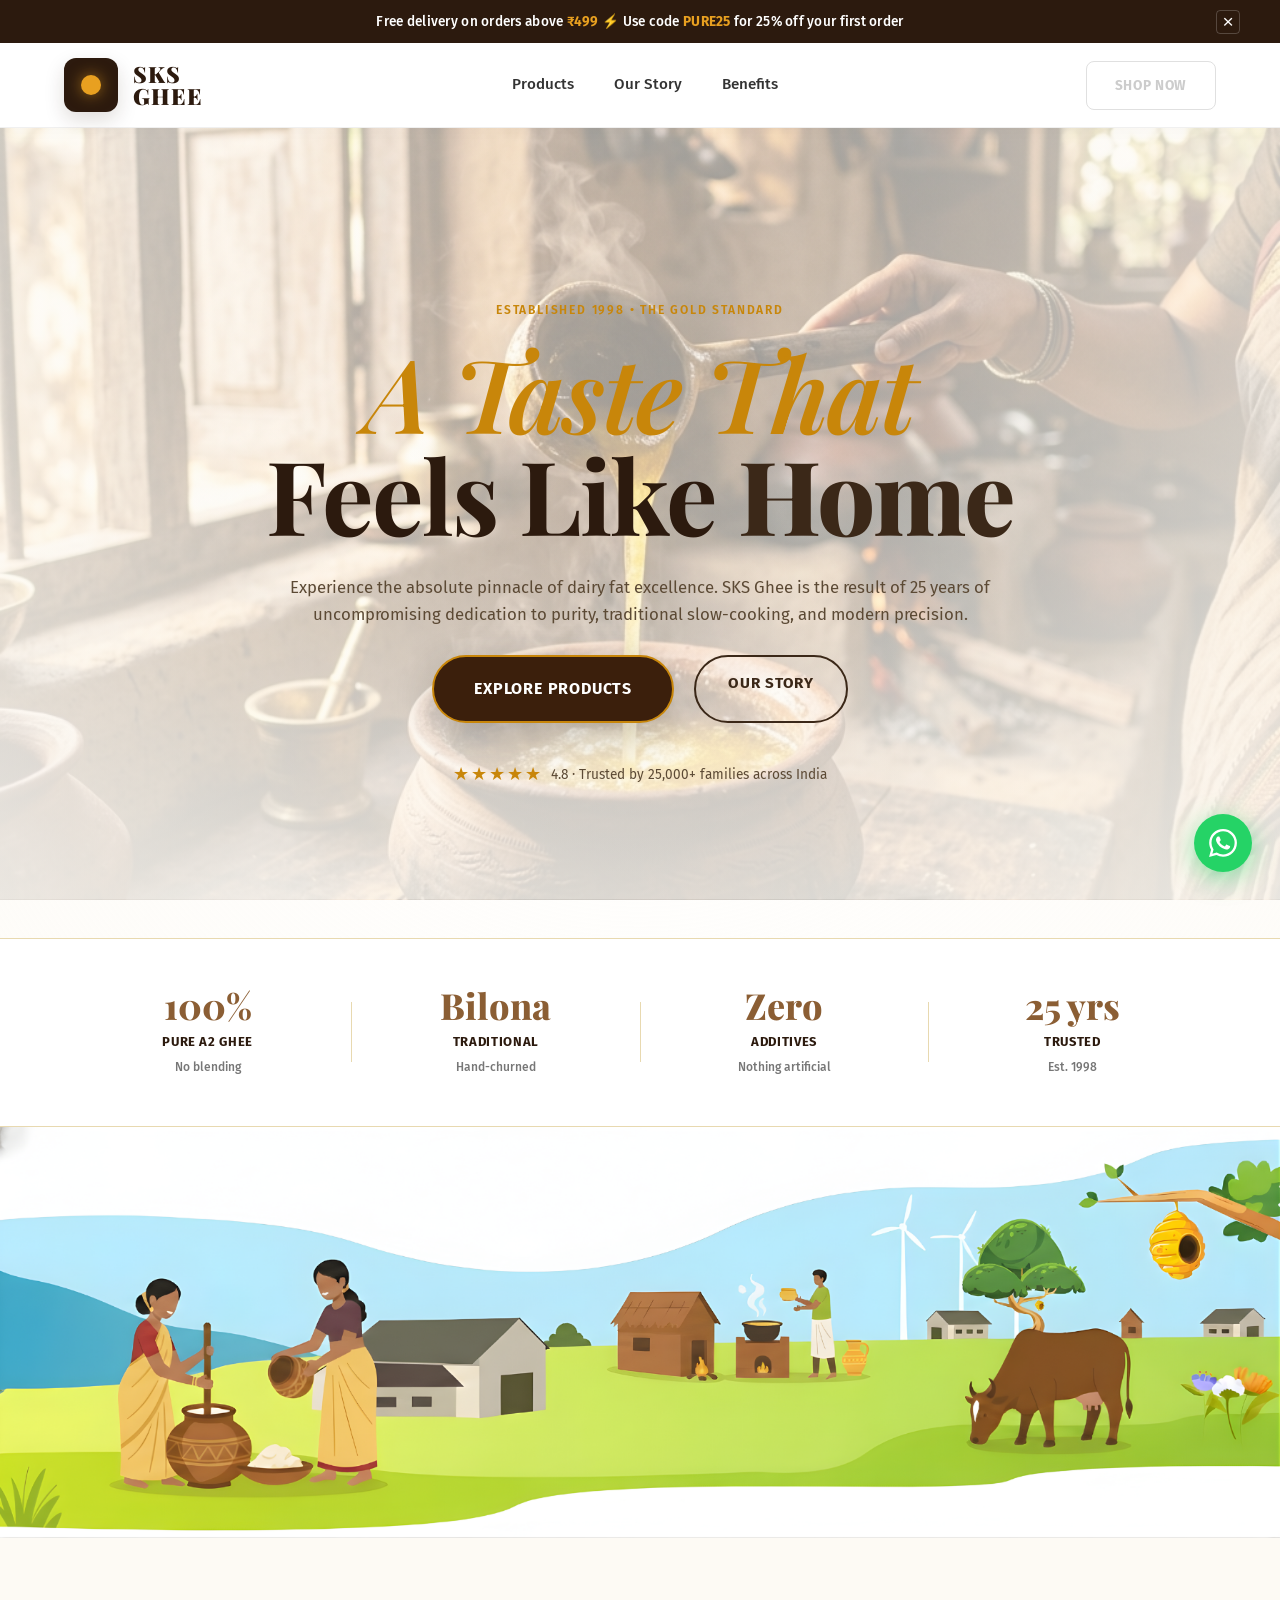
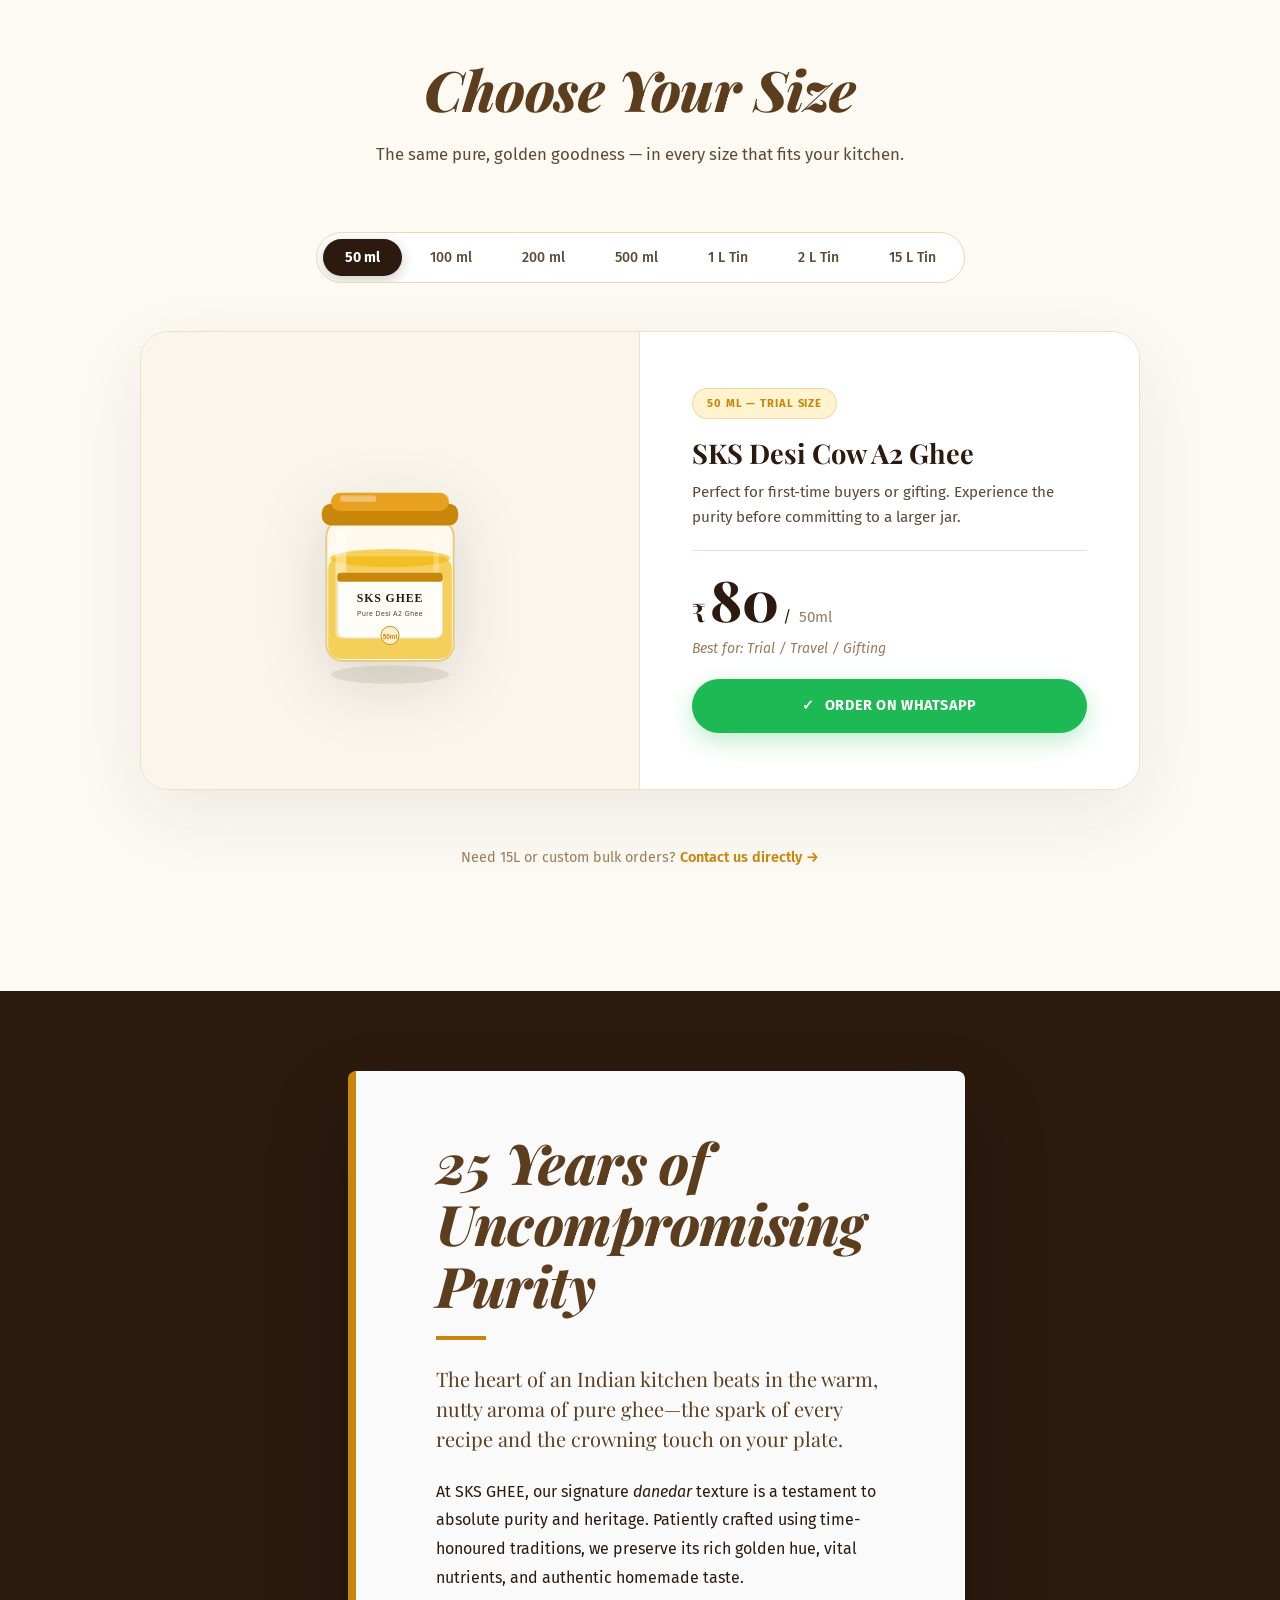
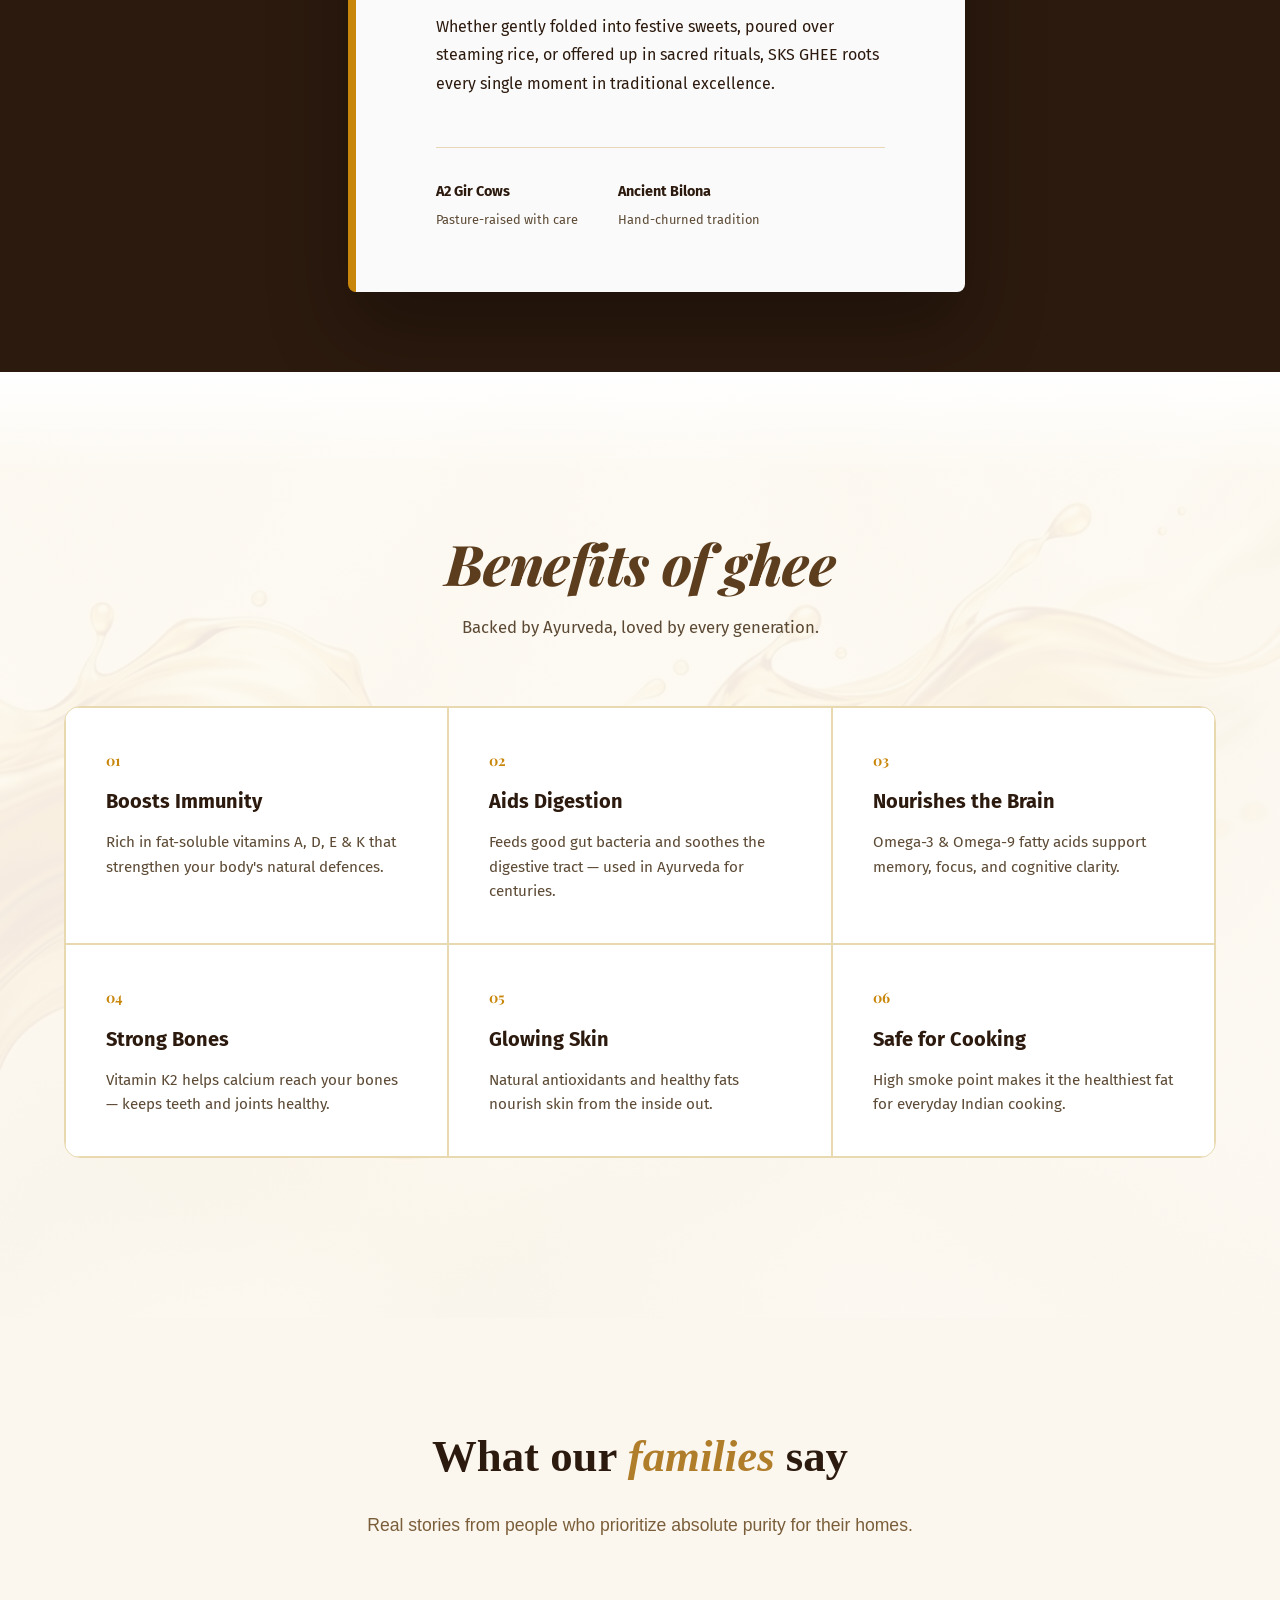
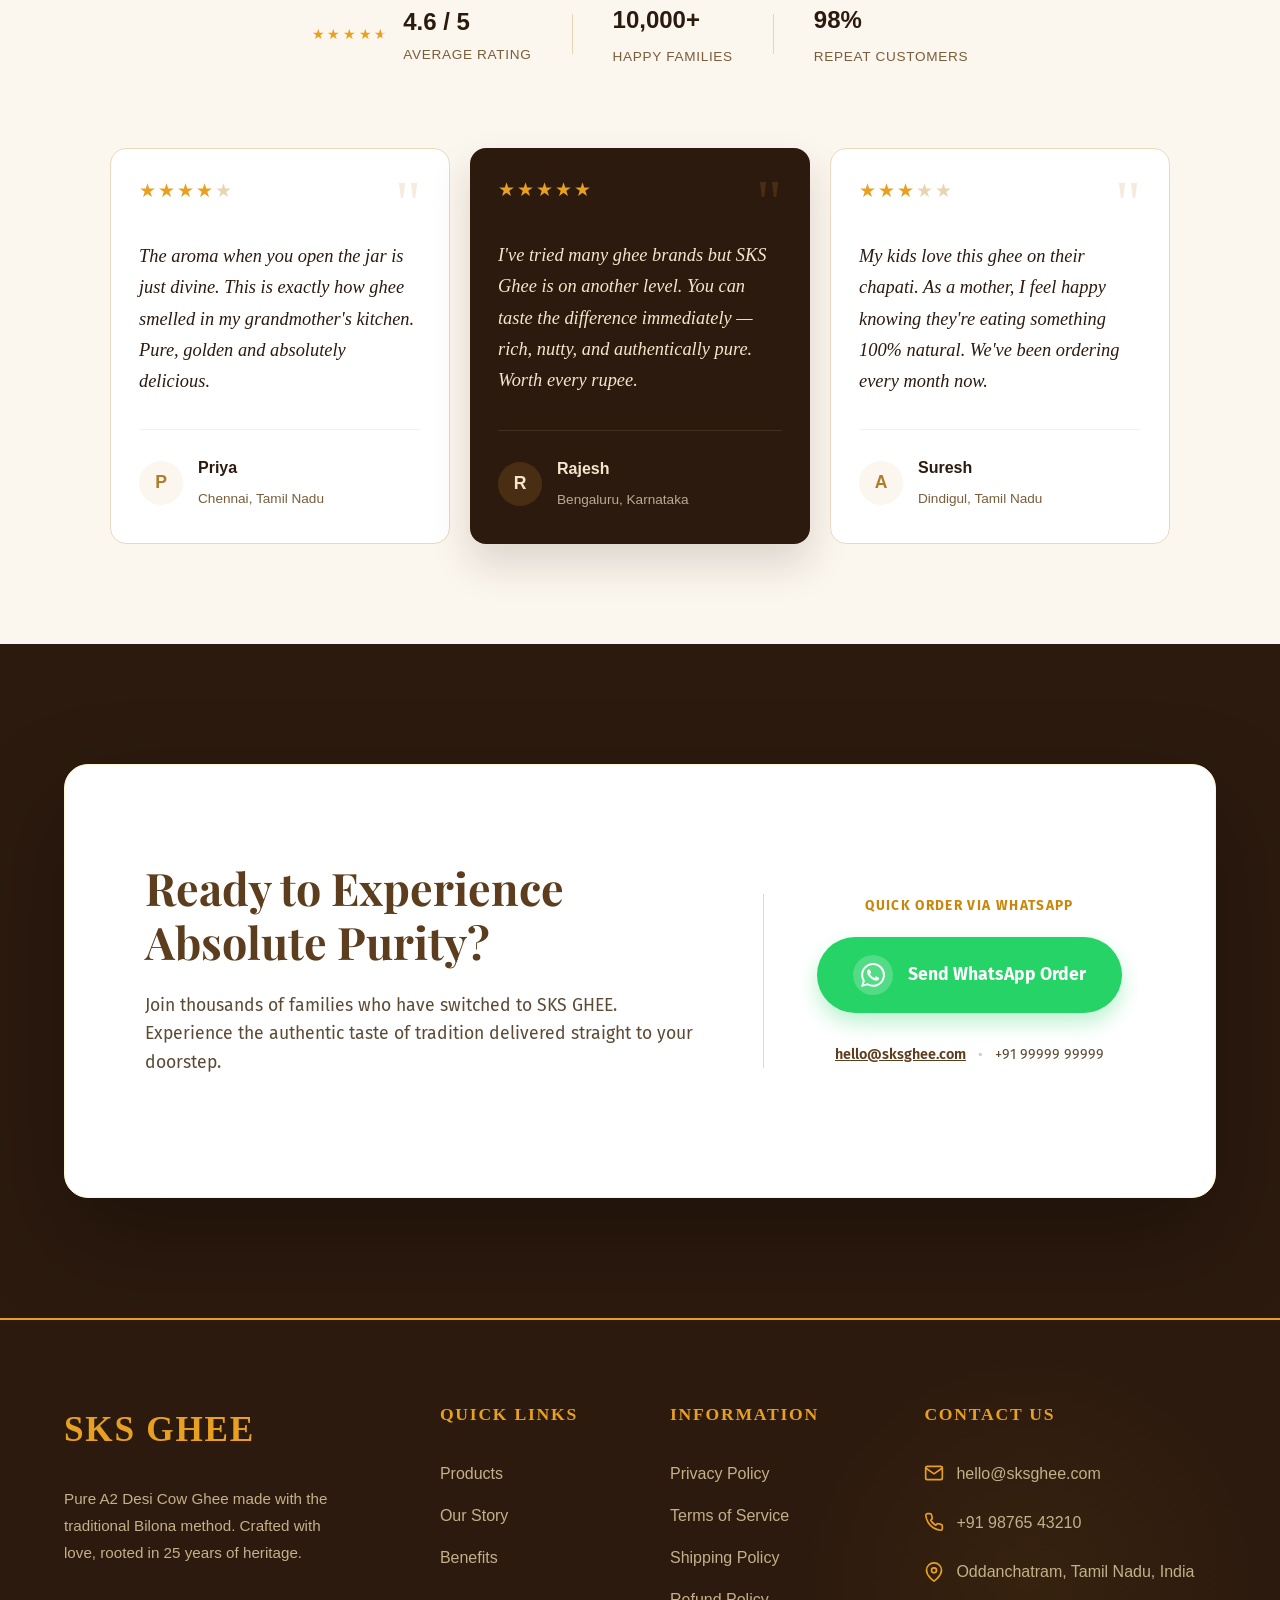
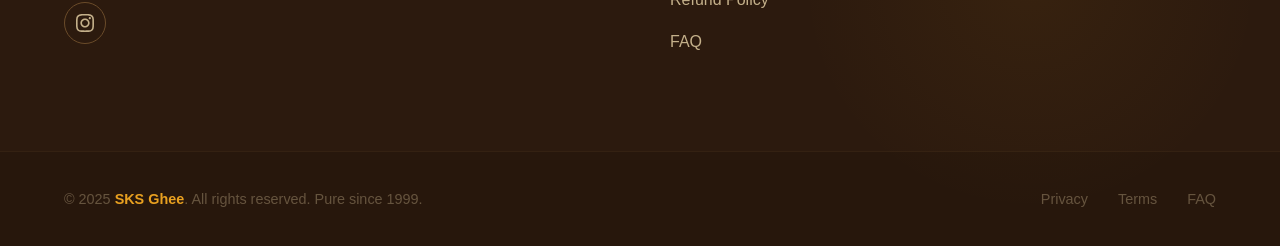
==== commit 3610a866: "Optimize mobile view layout and typography" ====
--- a/index.html
+++ b/index.html
@@ -73,7 +73,6 @@
         <a href="#products" class="mobile-link">Products</a>
         <a href="#why-us" class="mobile-link">Our Story</a>
         <a href="#benefits" class="mobile-link">Benefits</a>
-        <a href="#dairy" class="mobile-link">Our Dairy</a>
         <a href="#footer" class="mobile-link">Contact</a>
       </nav>
       <div class="mobile-menu-footer">
@@ -374,7 +373,7 @@
           <div class="review-card-footer">
             <div class="avatar-circle">P</div>
             <div class="reviewer-meta">
-              <strong>Priya Sharma</strong>
+              <strong>Priya</strong>
               <span>Chennai, Tamil Nadu</span>
             </div>
           </div>
@@ -397,7 +396,7 @@
           <div class="review-card-footer">
             <div class="avatar-circle">R</div>
             <div class="reviewer-meta">
-              <strong>Rajesh Nair</strong>
+              <strong>Rajesh</strong>
               <span>Bengaluru, Karnataka</span>
             </div>
           </div>
@@ -420,7 +419,7 @@
           <div class="review-card-footer">
             <div class="avatar-circle">A</div>
             <div class="reviewer-meta">
-              <strong>Anita Verma</strong>
+              <strong>Suresh</strong>
               <span>Dindigul, Tamil Nadu</span>
             </div>
           </div>
--- a/style.css
+++ b/style.css
@@ -1,2795 +1,2983 @@
-/* ============================================================
-   SKS GHEE — STYLESHEET
-   Inspired by Viveaha Oils | Rustic · Premium · Natural
-   ============================================================ */
-
-/* ── Google Fonts already imported via HTML link ── */
-
-/* ════════════════════════════════════════════
-   DESIGN TOKENS
-   ════════════════════════════════════════════ */
-:root {
-  /* Color Palette */
-  --gold: #C8860A;
-  --gold-light: #F0C040;
-  --gold-pale: #FFF3D0;
-  --green: #2D6A4F;
-  --green-light: #52B788;
-  --green-pale: #D8F3DC;
-  --brown: #5C3D1E;
-  --cream: #FDFAF4;
-  --cream-dark: #F5EDD8;
-  --white: #FFFFFF;
-  --text-dark: #2C1A0E;
-  --text-mid: #5C4A35;
-  --text-light: #9A7C5A;
-  --border: #E8D8B8;
-
-  /* Typography */
-  --font-serif: 'Playfair Display', serif;
-  --font-sans: 'Fira Sans', sans-serif;
-
-  /* Spacing */
-  --section-gap: 160px; /* Increased for breathing room */
-  --container: 1200px;
-
-  /* Shadows */
-  --shadow-sm: 0 2px 8px rgba(44, 26, 14, .08);
-  --shadow-md: 0 8px 32px rgba(44, 26, 14, .12);
-  --shadow-lg: 0 20px 60px rgba(44, 26, 14, .18);
-
-  /* Border radius */
-  --radius-sm: 8px;
-  --radius-md: 16px;
-  --radius-lg: 24px;
-  --radius-xl: 36px;
-}
-
-/* ════════════════════════════════════════════
-   RESET & BASE
-   ════════════════════════════════════════════ */
-*,
-*::before,
-*::after {
-  box-sizing: border-box;
-  margin: 0;
-  padding: 0;
-}
-
-html {
-  scroll-behavior: smooth;
-  font-size: 16px;
-}
-
-body {
-  font-family: var(--font-sans);
-  background: var(--white);
-  color: var(--text-dark);
-  line-height: 1.7;
-  overflow-x: hidden;
-  position: relative;
-  width: 100%;
-}
-
-html {
-  overflow-x: hidden;
-  width: 100%;
-}
-
-/* Background Pattern & Texture */
-body::before {
-  content: "";
-  position: fixed;
-  top: 0;
-  left: 0;
-  width: 100%;
-  height: 100%;
-  z-index: -1;
-  background-color: var(--white);
-  background-image: radial-gradient(var(--border) 0.5px, transparent 0.5px);
-  background-size: 30px 30px;
-  opacity: 0.15;
-}
-
-/* Background Pattern & Texture */
-body::before {
-  content: "";
-  position: fixed;
-  top: 0;
-  left: 0;
-  width: 100%;
-  height: 100%;
-  z-index: -1;
-  background-color: var(--white);
-  background-image: radial-gradient(var(--gold) 0.5px, transparent 0.5px);
-  background-size: 40px 40px;
-  opacity: 0.1;
-}
-
-/* Texture Overlay */
-body::after {
-  content: "";
-  position: fixed;
-  top: 0;
-  left: 0;
-  width: 100vw;
-  height: 100vh;
-  z-index: 9999;
-  pointer-events: none;
-  opacity: 0.035;
-  background-image: url("https://www.transparenttextures.com/patterns/old-mathematics.png"); /* Subtle paper/grain texture */
-}
-
-img {
-  max-width: 100%;
-  height: auto;
-  display: block;
-}
-
-a {
-  text-decoration: none;
-  color: inherit;
-  transition: all .25s ease;
-}
-
-ul {
-  list-style: none;
-}
-
-/* ════════════════════════════════════════════
-   UTILITIES
-   ════════════════════════════════════════════ */
-.container {
-  max-width: var(--container);
-  margin: 0 auto;
-  padding: 0 24px;
-}
-
-.section-header {
-  text-align: center;
-  margin-bottom: 64px;
-}
-
-/* ── Scroll reveal animation ─────────────────────────────── */
-.reveal, .reveal-stagger {
-  opacity: 0;
-  transform: translateY(30px);
-  transition: all 0.8s cubic-bezier(0.22, 1, 0.36, 1);
-}
-
-.reveal.visible, .reveal-stagger.visible {
-  opacity: 1;
-  transform: translateY(0);
-}
-
-.reveal-stagger:nth-child(2) { transition-delay: 0.1s; }
-.reveal-stagger:nth-child(3) { transition-delay: 0.2s; }
-.reveal-stagger:nth-child(4) { transition-delay: 0.3s; }
-
-.reveal-left {
-  opacity: 0;
-  transform: translateX(-40px);
-  transition: all 0.8s cubic-bezier(0.22, 1, 0.36, 1);
-}
-
-.reveal-left.visible {
-  opacity: 1;
-  transform: translateX(0);
-}
-
-.reveal-right {
-  opacity: 0;
-  transform: translateX(40px);
-  transition: all 0.8s cubic-bezier(0.22, 1, 0.36, 1);
-}
-
-.reveal-right.visible {
-  opacity: 1;
-  transform: translateX(0);
-}
-
-.reveal-bottom {
-  opacity: 0;
-  transform: translateY(50px);
-  transition: all 0.9s cubic-bezier(0.22, 1, 0.36, 1);
-}
-
-.reveal-bottom.visible {
-  opacity: 1;
-  transform: translateY(0);
-}
-
-.section-eyebrow {
-  display: inline-block;
-  font-family: var(--font-sans);
-  font-size: .75rem;
-  font-weight: 700;
-  letter-spacing: .15em;
-  text-transform: uppercase;
-  color: var(--gold);
-  background: var(--gold-pale);
-  border: 1px solid rgba(200, 134, 10, .25);
-  padding: 6px 16px;
-  border-radius: 100px;
-  margin-bottom: 16px;
-}
-
-.section-eyebrow.light {
-  background: rgba(255, 255, 255, .15);
-  border-color: rgba(255, 255, 255, .3);
-  color: #fff;
-}
-
-.section-title {
-  font-family: var(--font-serif);
-  font-size: clamp(2.5rem, 5vw, 4rem);
-  font-weight: 700;
-  color: var(--brown);
-  line-height: 1.1;
-  letter-spacing: -0.01em;
-  margin-bottom: 20px;
-}
-
-.section-title.italic {
-  font-style: italic;
-  font-weight: 800;
-  font-size: clamp(2.5rem, 5vw, 3.5rem);
-}
-
-.section-subtitle {
-  font-size: 1.05rem;
-  color: var(--text-mid);
-  max-width: 560px;
-  margin: 0 auto;
-}
-
-/* Buttons */
-.btn-primary {
-  display: inline-flex;
-  align-items: center;
-  gap: 8px;
-  background: #3B1F0C; /* Solid dark brown for high contrast */
-  color: #fff;
-  font-family: var(--font-sans);
-  font-size: .95rem;
-  font-weight: 700;
-  letter-spacing: .05em;
-  text-transform: uppercase;
-  padding: 18px 40px; /* Increased padding for at least 56px total height */
-  border-radius: 100px;
-  border: 2px solid var(--gold); /* Subtle gold accent border */
-  box-shadow: 0 10px 30px rgba(59, 31, 12, .25);
-  transition: all .3s cubic-bezier(0.165, 0.84, 0.44, 1);
-  position: relative;
-  overflow: hidden;
-}
-
-.btn-primary:hover {
-  transform: translateY(-5px);
-  box-shadow: 0 15px 40px rgba(59, 31, 12, .4);
-  background: #2A1608;
-  border-color: #fff;
-}
-
-/* Button Shimmer Effect */
-.btn-primary::after {
-  content: "";
-  position: absolute;
-  top: -50%;
-  left: -50%;
-  width: 200%;
-  height: 200%;
-  background: linear-gradient(
-    to bottom right,
-    rgba(255, 255, 255, 0) 0%,
-    rgba(255, 255, 255, 0) 40%,
-    rgba(255, 255, 255, 0.4) 50%,
-    rgba(255, 255, 255, 0) 60%,
-    rgba(255, 255, 255, 0) 100%
-  );
-  transform: rotate(45deg);
-  transition: all 0.5s;
-  opacity: 0;
-}
-
-.btn-primary:hover::after {
-  left: 100%;
-  top: 100%;
-  opacity: 1;
-  transition: all 0.5s;
-}
-
-.btn-secondary {
-  display: inline-flex;
-  align-items: center;
-  gap: 8px;
-  background: transparent;
-  color: var(--brown);
-  font-family: var(--font-sans);
-  font-size: .9rem;
-  font-weight: 600;
-  letter-spacing: .05em;
-  text-transform: uppercase;
-  padding: 14px 32px;
-  border-radius: 100px;
-  border: 2px solid var(--brown);
-  transition: all .3s ease;
-}
-
-.btn-secondary:hover {
-  background: var(--brown);
-  color: #fff;
-  transform: translateY(-3px);
-}
-
-/* ════════════════════════════════════════════
-    NEW MODERN HEADER & ANNOUNCEMENT
-    ════════════════════════════════════════════ */
-.announcement-strip {
-  background: #2C1A0E;
-  color: #fff;
-  padding: 10px 0;
-  font-size: 0.85rem;
-  font-weight: 500;
-  position: relative;
-  z-index: 1001;
-}
-
-.announcement-flex {
-  display: flex;
-  justify-content: center;
-  align-items: center;
-  position: relative;
-}
-
-.announcement-strip p {
-  margin: 0;
-  letter-spacing: 0.02em;
-}
-
-.gold-text {
-  color: #E8A020;
-  font-weight: 700;
-}
-
-.close-bar {
-  position: absolute;
-  right: 0;
-  background: none;
-  border: 1px solid rgba(255, 255, 255, 0.2);
-  color: #fff;
-  width: 24px;
-  height: 24px;
-  border-radius: 4px;
-  display: flex;
-  align-items: center;
-  justify-content: center;
-  cursor: pointer;
-  font-size: 1.2rem;
-  transition: all 0.3s ease;
-}
-
-.close-bar:hover {
-  background: rgba(255, 255, 255, 0.1);
-}
-
-.navbar-modern {
-  background: #fff;
-  padding: 15px 0;
-  border-bottom: 1px solid #f0f0f0;
-  position: sticky;
-  top: 0;
-  z-index: 1000;
-  box-shadow: 0 4px 15px rgba(0,0,0,0.02);
-}
-
-.nav-flex {
-  display: flex;
-  justify-content: space-between;
-  align-items: center;
-}
-
-/* Brand Modern */
-.brand-modern {
-  display: flex;
-  align-items: center;
-  gap: 15px;
-}
-
-.logo-box {
-  width: 54px;
-  height: 54px;
-  background: #2C1A0E;
-  border-radius: 12px;
-  display: flex;
-  align-items: center;
-  justify-content: center;
-  box-shadow: 0 8px 20px rgba(44, 26, 14, 0.15);
-}
-
-.logo-circle {
-  width: 20px;
-  height: 20px;
-  background: #E8A020;
-  border-radius: 50%;
-  box-shadow: 0 0 15px rgba(232, 160, 32, 0.6);
-}
-
-.brand-info {
-  display: flex;
-  flex-direction: column;
-  line-height: 1;
-}
-
-.brand-top {
-  font-family: var(--font-serif);
-  font-size: 1.4rem;
-  font-weight: 900;
-  color: #2C1A0E;
-  letter-spacing: 0.05em;
-}
-
-.brand-bottom {
-  font-family: var(--font-serif);
-  font-size: 1.4rem;
-  font-weight: 900;
-  color: #2C1A0E;
-  letter-spacing: 0.05em;
-}
-
-/* Nav Links */
-.nav-links-modern {
-  display: flex;
-  gap: 40px;
-}
-
-.nav-links-modern a {
-  font-size: 0.95rem;
-  font-weight: 500;
-  color: #333;
-  transition: color 0.3s ease;
-}
-
-.nav-links-modern a:hover {
-  color: #E8A020;
-}
-
-/* Actions */
-.nav-actions-modern {
-  display: flex;
-  align-items: center;
-  gap: 20px;
-}
-
-.btn-shop-header-modern {
-  padding: 12px 28px;
-  border: 1px solid #e0e0e0;
-  border-radius: 8px;
-  color: #ccc; /* Matches the ghost look in image */
-  font-size: 0.85rem;
-  font-weight: 700;
-  letter-spacing: 0.05em;
-  transition: all 0.3s ease;
-}
-
-.btn-shop-header-modern:hover {
-  border-color: #E8A020;
-  color: #E8A020;
-  background: rgba(232, 160, 32, 0.05);
-}
-
-.hamburger-modern {
-  display: none;
-  flex-direction: column;
-  gap: 6px;
-  background: none;
-  border: none;
-  cursor: pointer;
-}
-
-.hamburger-modern span {
-  display: block;
-  width: 25px;
-  height: 2px;
-  background: #2C1A0E;
-  border-radius: 2px;
-}
-
-@media (max-width: 991px) {
-  .nav-links-modern, .btn-shop-header-modern {
-    display: none;
-  }
-  .hamburger-modern {
-    display: flex;
-  }
-}
-
-/* ════════════════════════════════════════════
-   HERO SECTION
-   ════════════════════════════════════════════ */
-.hero {
-  min-height: 90vh;
-  display: flex;
-  flex-direction: column;
-  justify-content: center;
-  align-items: center;
-  text-align: center;
-  padding: 120px 24px 100px;
-  background: linear-gradient(rgba(253, 250, 244, 0.4), rgba(253, 250, 244, 0.8)), url("images/hero_bg.png");
-  background-size: cover;
-  background-position: center;
-  background-attachment: fixed;
-  position: relative;
-  overflow: hidden;
-}
-
-.hero::after {
-  content: '';
-  position: absolute;
-  top: 0; left: 0; right: 0; bottom: 0;
-  background: radial-gradient(circle at center, transparent 0%, rgba(253, 250, 244, 0.6) 100%);
-  z-index: 1;
-}
-
-.hero-content {
-  position: relative;
-  z-index: 2;
-  max-width: 900px;
-}
-
-.hero-badge {
-  display: block;
-  color: var(--gold);
-  font-size: .75rem;
-  font-weight: 600;
-  letter-spacing: .15em;
-  text-transform: uppercase;
-  margin-bottom: 20px;
-}
-
-.hero-title {
-  font-family: var(--font-serif);
-  font-size: clamp(3.8rem, 8vw, 6.5rem);
-  font-weight: 700;
-  color: var(--text-dark);
-  line-height: 1;
-  margin-bottom: 28px;
-  letter-spacing: -0.02em;
-}
-
-.hero-title em {
-  font-family: var(--font-serif);
-  color: var(--gold);
-  font-style: italic;
-  font-weight: 600;
-}
-
-.hero-title strong {
-  font-family: var(--font-serif);
-  color: #3b2818;
-  font-weight: 800;
-}
-
-.hero-subtitle {
-  font-size: 1.05rem;
-  line-height: 1.6;
-  color: var(--text-mid);
-  margin: 0 auto 28px;
-  max-width: 800px;
-}
-
-.hero-quote {
-  border-left: none;
-  border-top: 1px solid var(--gold);
-  border-bottom: 1px solid var(--gold);
-  padding: 12px 0;
-  margin: 0 auto 40px;
-  font-style: italic;
-  color: var(--text-mid);
-  font-size: 1rem;
-  line-height: 1.6;
-  max-width: 800px;
-}
-
-.hero-cta {
-  display: flex;
-  justify-content: center;
-  gap: 20px;
-  margin-bottom: 40px;
-}
-
-.hero-cta .btn-primary {
-  background: #3B1F0C;
-  color: #fff;
-  padding: 18px 40px;
-  border-radius: 100px;
-  font-size: 1rem;
-  font-weight: 700;
-  text-transform: uppercase;
-  letter-spacing: .05em;
-  border: 2px solid var(--gold);
-  text-decoration: none;
-  transition: all .3s ease;
-  box-shadow: 0 10px 40px rgba(0,0,0,0.2);
-}
-
-.hero-cta .btn-primary:hover {
-  background: #2A1608;
-  color: #fff;
-  transform: translateY(-5px);
-  border-color: #fff;
-}
-
-.hero-cta .btn-outline {
-  background: transparent;
-  color: #3b2818;
-  padding: 14px 32px;
-  border-radius: 100px;
-  font-size: .95rem;
-  font-weight: 700;
-  text-transform: uppercase;
-  letter-spacing: .05em;
-  border: 2px solid #3b2818;
-  text-decoration: none;
-  transition: all .3s ease;
-}
-
-.hero-cta .btn-outline:hover {
-  background: #3b2818;
-  color: #fff;
-}
-
-.hero-rating {
-  font-size: .85rem;
-  color: var(--text-mid);
-  display: flex;
-  justify-content: center;
-  align-items: center;
-  gap: 8px;
-  white-space: nowrap;
-}
-
-.hero-rating .stars {
-  color: var(--gold);
-  letter-spacing: 2px;
-  font-size: 1.1rem;
-  line-height: 1;
-  transform: translateY(1px);
-}
-
-/* CSS CARD for Right section */
-.hero-css-card-wrap {
-  display: flex;
-  justify-content: center;
-  align-items: center;
-  position: relative;
-}
-
-.hero-css-glow {
-  position: absolute;
-  width: 400px;
-  height: 400px;
-  background: radial-gradient(circle, rgba(200, 134, 10, .05) 0%, transparent 60%);
-  border-radius: 50%;
-  pointer-events: none;
-}
-
-.hero-css-card {
-  position: relative;
-  width: 240px;
-  height: 320px;
-  background: #fff;
-  border-radius: 20px;
-  box-shadow: 0 10px 40px rgba(200, 134, 10, .15);
-  display: flex;
-  flex-direction: column;
-  justify-content: center;
-  align-items: center;
-  text-align: center;
-  border: 1px solid rgba(200, 134, 10, .15);
-  z-index: 1;
-}
-
-.card-tab {
-  position: absolute;
-  top: -12px;
-  left: 50%;
-  transform: translateX(-50%);
-  width: 80px;
-  height: 24px;
-  background: var(--gold);
-  border-radius: 10px;
-}
-
-.card-pill {
-  background: var(--gold);
-  color: #fff;
-  font-size: .65rem;
-  font-weight: 800;
-  letter-spacing: .1em;
-  padding: 6px 14px;
-  border-radius: 100px;
-  margin-bottom: 24px;
-  text-transform: uppercase;
-}
-
-.card-product-title {
-  font-family: var(--font-serif);
-  font-size: 1.6rem;
-  font-weight: 400;
-  color: var(--text-dark);
-  line-height: 1.3;
-  margin-bottom: 24px;
-}
-
-.card-product-sub {
-  font-size: .75rem;
-  font-weight: 700;
-  color: var(--gold);
-  letter-spacing: .1em;
-  text-transform: uppercase;
-}
-
-/* FULL WIDTH STATS STRIP */
-.full-width-stats {
-  width: 100%;
-  background: #fff;
-  border-top: 1px solid #e8d9b0;
-  border-bottom: 1px solid #e8d9b0;
-}
-
-.stats-container {
-  display: flex;
-  justify-content: space-between;
-  align-items: center;
-  padding: 48px 24px; /* Increased vertical padding to 48px */
-  max-width: var(--container);
-  margin: 0 auto;
-}
-
-.stat-col {
-  display: flex;
-  flex-direction: column;
-  align-items: center;
-  flex: 1;
-  text-align: center;
-}
-
-.stat-sep {
-  width: 1px;
-  height: 60px;
-  background: #e8d9b0;
-}
-
-.stat-v {
-  font-family: var(--font-serif);
-  font-size: 2.25rem;
-  font-weight: 800;
-  color: #8B5E34;
-  margin-bottom: 8px;
-  line-height: 1;
-}
-
-.stat-c {
-  font-size: 13px;
-  font-weight: 700;
-  letter-spacing: .05em;
-  color: var(--text-dark);
-  margin-bottom: 4px;
-  text-transform: uppercase;
-}
-
-.stat-s {
-  font-size: 12px;
-  color: #777777;
-  font-weight: 500;
-}
-
-/* ════════════════════════════════════════════
-   PRODUCTS SECTION
-   ════════════════════════════════════════════ */
-.products-section {
-  padding: 120px 0;
-  background: #FDFAF4;
-  position: relative;
-}
-
-
-/* ── SIZE TABS ──────────────────────────────── */
-.size-tabs-container {
-  display: flex;
-  justify-content: center;
-  margin-bottom: 48px;
-  padding: 0 16px;
-}
-
-.size-tabs {
-  display: flex;
-  gap: 6px;
-  padding: 6px;
-  background: #fff;
-  border: 1.5px solid #E8D9B0;
-  border-radius: 100px;
-  overflow-x: auto;
-  scrollbar-width: none;
-}
-
-.size-tabs::-webkit-scrollbar { display: none; }
-
-.tab-btn {
-  white-space: nowrap;
-  padding: 10px 22px;
-  border-radius: 100px;
-  border: none;
-  background: transparent;
-  color: #5C4A35;
-  font-family: var(--font-sans);
-  font-size: 0.88rem;
-  font-weight: 500;
-  cursor: pointer;
-  transition: all 0.25s ease;
-}
-
-.tab-btn:hover:not(.active) {
-  background: #FFF3D0;
-  color: #2C1A0E;
-}
-
-.tab-btn.active {
-  background: #2C1A0E;
-  color: #fff;
-  font-weight: 700;
-  box-shadow: 0 4px 14px rgba(44, 26, 14, 0.22);
-}
-
-/* ── PRODUCT CARD ──────────────────────────── */
-.product-interactive-card {
-  display: grid;
-  grid-template-columns: 1fr 1fr;
-  max-width: 1000px;
-  margin: 0 auto 56px;
-  background: #fff;
-  border: 1.5px solid #EDE0C4;
-  border-radius: 28px;
-  overflow: hidden;
-  box-shadow: 0 24px 80px rgba(44, 26, 14, 0.08);
-}
-
-/* LEFT PANEL */
-.card-visual {
-  background: #FAF6ED;
-  display: flex;
-  justify-content: center;
-  align-items: center;
-  padding: 64px 40px;
-  border-right: 1.5px solid #EDE0C4;
-  position: relative;
-}
-
-.product-image-wrap {
-  display: flex;
-  flex-direction: column;
-  align-items: center;
-  gap: 20px;
-  position: relative;
-}
-
-.jar-illustration {
-  width: 200px;
-  animation: jar-float 4s ease-in-out infinite;
-  filter: drop-shadow(0 20px 32px rgba(44, 26, 14, 0.14));
-}
-
-.jar-svg { width: 100%; height: auto; }
-
-@keyframes jar-float {
-  0%, 100% { transform: translateY(0); }
-  50% { transform: translateY(-10px); }
-}
-
-.jar-trust-badge {
-  display: inline-flex;
-  align-items: center;
-  gap: 7px;
-  background: #fff;
-  border: 1px solid #E8D9B0;
-  border-radius: 100px;
-  padding: 7px 16px;
-  font-size: 0.78rem;
-  font-weight: 600;
-  color: #5C3D1E;
-  box-shadow: 0 4px 12px rgba(44,26,14,0.07);
-}
-
-.badge-dot {
-  width: 8px;
-  height: 8px;
-  border-radius: 50%;
-  background: #25D366;
-  flex-shrink: 0;
-  box-shadow: 0 0 0 3px rgba(37, 211, 102, 0.2);
-}
-
-/* RIGHT PANEL */
-.card-details {
-  padding: 56px 52px;
-  display: flex;
-  flex-direction: column;
-  justify-content: center;
-  gap: 0;
-  background: #fff;
-}
-
-.detail-badge {
-  display: inline-block;
-  background: #FFF3D0;
-  color: #C8860A;
-  border: 1px solid rgba(200,134,10,0.25);
-  font-size: 0.7rem;
-  font-weight: 700;
-  text-transform: uppercase;
-  letter-spacing: 0.08em;
-  padding: 5px 14px;
-  border-radius: 100px;
-  margin-bottom: 18px;
-  align-self: flex-start;
-  transition: all 0.3s ease;
-}
-
-.detail-title {
-  font-family: var(--font-serif);
-  font-size: 1.7rem;
-  font-weight: 700;
-  color: #2C1A0E;
-  margin-bottom: 10px;
-  line-height: 1.2;
-}
-
-.detail-desc {
-  font-size: 0.95rem;
-  color: #5C4A35;
-  line-height: 1.65;
-  margin-bottom: 20px;
-  transition: all 0.3s ease;
-}
-
-.detail-price-row {
-  display: flex;
-  align-items: baseline;
-  gap: 4px;
-  margin-bottom: 6px;
-  border-top: 1px solid #EDE0C4;
-  padding-top: 20px;
-}
-
-.price-currency {
-  font-family: var(--font-serif);
-  font-size: 1.6rem;
-  color: #2C1A0E;
-  font-weight: 700;
-  line-height: 1;
-}
-
-.price-amount {
-  font-family: var(--font-serif);
-  font-size: 3.5rem;
-  color: #2C1A0E;
-  font-weight: 800;
-  line-height: 1;
-  transition: all 0.3s ease;
-}
-
-.price-unit {
-  font-size: 0.95rem;
-  color: #9A7C5A;
-  margin-left: 4px;
-  transition: all 0.3s ease;
-}
-
-.detail-best-for {
-  font-style: italic;
-  font-size: 0.88rem;
-  color: #9A7C5A;
-  margin-bottom: 18px;
-  transition: all 0.3s ease;
-}
-
-/* Feature bullets */
-.product-features {
-  list-style: none;
-  margin-bottom: 28px;
-  display: flex;
-  flex-direction: column;
-  gap: 8px;
-}
-
-.product-features li {
-  display: flex;
-  align-items: center;
-  gap: 10px;
-  font-size: 0.88rem;
-  color: #5C4A35;
-  font-weight: 500;
-}
-
-.product-features li::before {
-  content: '';
-  width: 18px;
-  height: 18px;
-  min-width: 18px;
-  background: #FFF3D0;
-  border: 1px solid #E8C97A;
-  border-radius: 50%;
-  background-image: url("data:image/svg+xml,%3Csvg viewBox='0 0 12 12' xmlns='http://www.w3.org/2000/svg'%3E%3Cpath d='M2 6l3 3 5-5' stroke='%23C8860A' stroke-width='1.5' fill='none' stroke-linecap='round' stroke-linejoin='round'/%3E%3C/svg%3E");
-  background-repeat: no-repeat;
-  background-position: center;
-  background-size: 12px;
-}
-
-/* WhatsApp CTA */
-.btn-whatsapp-full {
-  display: flex;
-  align-items: center;
-  justify-content: center;
-  gap: 10px;
-  background: #1DB954;
-  color: #fff;
-  font-family: var(--font-sans);
-  font-weight: 700;
-  font-size: 0.9rem;
-  letter-spacing: 0.04em;
-  text-transform: uppercase;
-  padding: 15px 32px;
-  border-radius: 100px;
-  box-shadow: 0 8px 24px rgba(29, 185, 84, 0.28);
-  transition: all 0.3s ease;
-}
-
-.btn-whatsapp-full svg {
-  flex-shrink: 0;
-}
-
-.btn-whatsapp-full:hover {
-  background: #17A347;
-  transform: translateY(-3px);
-  box-shadow: 0 12px 32px rgba(29, 185, 84, 0.38);
-  color: #fff;
-}
-
-.bulk-footer-note {
-  text-align: center;
-  font-size: 0.9rem;
-  color: #9A7C5A;
-}
-
-.bulk-footer-note a {
-  color: #C8860A;
-  font-weight: 600;
-}
-
-.bulk-footer-note a:hover {
-  text-decoration: underline;
-}
-
-/* Responsive */
-@media (max-width: 860px) {
-  .product-interactive-card {
-    grid-template-columns: 1fr;
-  }
-  .card-visual {
-    border-right: none;
-    border-bottom: 1.5px solid #EDE0C4;
-    padding: 48px 32px;
-  }
-  .card-details {
-    padding: 40px 28px;
-    text-align: center;
-  }
-  .detail-badge { align-self: center; }
-  .detail-price-row { justify-content: center; }
-  .product-features li { justify-content: center; }
-}
-
-/* ════════════════════════════════════════════
-   WHY US / OUR STORY
-   ════════════════════════════════════════════ */
-.why-us {
-  padding: var(--section-gap) 0;
-  background: var(--white);
-}
-
-.why-us-inner {
-  display: grid;
-  grid-template-columns: 1fr;
-  gap: 40px;
-  align-items: center;
-  max-width: 800px;
-  margin: 0 auto;
-  text-align: center;
-}
-
-.why-us-text .section-title {
-  text-align: center;
-}
-
-.why-us-text .section-eyebrow {
-  margin-bottom: 12px;
-}
-
-/* ════════════════════════════════════════════
-   MOBILE MENU OVERLAY
-   ════════════════════════════════════════════ */
-.mobile-menu {
-  position: fixed;
-  inset: 0;
-  background: rgba(44, 26, 14, 0.98);
-  backdrop-filter: blur(10px);
-  z-index: 2000;
-  display: flex;
-  visibility: hidden;
-  opacity: 0;
-  transition: all 0.4s cubic-bezier(0.165, 0.84, 0.44, 1);
-  padding: 40px;
-}
-
-.mobile-menu.open {
-  visibility: visible;
-  opacity: 1;
-}
-
-.mobile-menu-inner {
-  width: 100%;
-  display: flex;
-  flex-direction: column;
-  justify-content: center;
-  align-items: center;
-  text-align: center;
-  position: relative;
-}
-
-.menu-close {
-  position: absolute;
-  top: -20px;
-  right: 0;
-  background: none;
-  border: 1px solid rgba(255,255,255,0.2);
-  color: #fff;
-  font-size: 2.5rem;
-  cursor: pointer;
-  width: 50px;
-  height: 50px;
-  border-radius: 50%;
-  display: flex;
-  align-items: center;
-  justify-content: center;
-  transition: all 0.3s ease;
-}
-
-.menu-close:hover {
-  background: rgba(255,255,255,0.1);
-  transform: rotate(90deg);
-}
-
-.mobile-nav {
-  display: flex;
-  flex-direction: column;
-  gap: 32px;
-  margin-bottom: 60px;
-}
-
-.mobile-link {
-  font-family: var(--font-serif);
-  font-size: 2.2rem;
-  font-weight: 700;
-  color: #fff;
-  text-decoration: none;
-  transition: color 0.3s ease;
-}
-
-.mobile-link:hover {
-  color: #E8A020;
-}
-
-.mobile-menu-footer {
-  width: 100%;
-  max-width: 320px;
-}
-
-/* ════════════════════════════════════════════
-   GLOBAL MOBILE REFINEMENTS
-   ════════════════════════════════════════════ */
-@media (max-width: 768px) {
-  :root {
-    --section-gap: 80px;
-  }
-
-  .hero {
-    padding: 140px 20px 80px;
-    min-height: auto;
-  }
-
-  .hero-title {
-    font-size: clamp(2.5rem, 10vw, 3.5rem) !important;
-    line-height: 1.1;
-  }
-
-  .hero-cta {
-    flex-direction: column;
-    width: 100%;
-    max-width: 320px;
-    margin-left: auto;
-    margin-right: auto;
-    gap: 15px;
-  }
-
-  .hero-cta .btn-primary,
-  .hero-cta .btn-outline {
-    width: 100%;
-    justify-content: center;
-  }
-
-  .hero-rating {
-    flex-direction: column;
-    gap: 10px;
-  }
-
-  /* Stats Responsive Fix */
-  .stats-container {
-    display: grid !important;
-    grid-template-columns: 1fr 1fr !important;
-    gap: 30px !important;
-    padding: 60px 20px !important;
-  }
-
-  .stat-sep {
-    display: none !important;
-  }
-
-  .stat-v {
-    font-size: 1.8rem !important;
-  }
-
-  .footer-grid-new {
-    grid-template-columns: 1fr !important;
-    gap: 40px;
-    text-align: center;
-  }
-
-  .footer-col-brand, 
-  .footer-tagline-new {
-    max-width: 100% !important;
-    margin-left: auto;
-    margin-right: auto;
-  }
-
-  .social-icons-circular {
-    justify-content: center;
-  }
-
-  .footer-bottom-flex {
-    flex-direction: column;
-    gap: 20px;
-    text-align: center;
-  }
-
-  .footer-contact-info,
-  .footer-links-new {
-    display: flex;
-    flex-direction: column;
-    align-items: center;
-  }
-
-  .footer-wa-card {
-    margin: 0 auto;
-  }
-}
-
-@media (max-width: 480px) {
-  .detail-price-row {
-    flex-wrap: wrap;
-    justify-content: center;
-  }
-  
-  .price-amount {
-    font-size: 2.8rem !important;
-  }
-
-  .policy-card {
-    padding: 30px 20px;
-  }
-}
-
-.why-us-text strong {
-  color: var(--brown);
-}
-
-.story-highlights {
-  margin-top: 24px;
-  display: flex;
-  flex-direction: column;
-  gap: 12px;
-  align-items: center;
-}
-
-.story-highlights li {
-  display: flex;
-  align-items: center;
-  gap: 10px;
-  font-size: .95rem;
-  font-weight: 600;
-  color: var(--text-dark);
-  background: var(--white);
-  padding: 10px 16px;
-  border-radius: var(--radius-sm);
-  border: 1px solid var(--border);
-  box-shadow: var(--shadow-sm);
-}
-
-.why-us-image {
-  position: relative;
-}
-
-.image-frame {
-  border-radius: var(--radius-xl);
-  overflow: hidden;
-  box-shadow: var(--shadow-lg);
-  border: 4px solid var(--cream-dark);
-}
-
-.image-frame img {
-  width: 100%;
-  height: 420px;
-  object-fit: cover;
-}
-
-.why-tag {
-  position: absolute;
-  background: #fff;
-  border: 1px solid var(--border);
-  box-shadow: var(--shadow-md);
-  border-radius: var(--radius-md);
-  padding: 10px 18px;
-  font-size: .8rem;
-  font-weight: 700;
-  color: var(--brown);
-}
-
-.tag-1 {
-  top: -16px;
-  right: 30px;
-}
-
-.tag-2 {
-  bottom: -16px;
-  left: 30px;
-}
-
-/* ════════════════════════════════════════════
-   BENEFITS SECTION
-   ════════════════════════════════════════════ */
-.benefits {
-  padding: var(--section-gap) 0;
-  background: linear-gradient(rgba(253, 250, 244, 0.92), rgba(253, 250, 244, 0.92)), url("images/splash_bg.png");
-  background-size: cover;
-  background-position: center;
-  background-attachment: scroll; /* Changed from fixed for mobile performance/visibility */
-  position: relative;
-  overflow: hidden;
-}
-
-.benefits::before {
-  content: '';
-  position: absolute;
-  top: 0; left: 0; right: 0; height: 100px;
-  background: linear-gradient(to bottom, var(--white) 0%, transparent 100%);
-  z-index: 1;
-}
-
-.benefits-grid {
-  display: grid;
-  grid-template-columns: repeat(3, 1fr);
-  border: 1px solid #e8d9b0;
-  border-radius: 16px;
-  overflow: hidden;
-  background: var(--white);
-}
-
-.benefit-item {
-  padding: 40px;
-  border: 0.5px solid #e8d9b0;
-  text-align: left;
-  transition: background 0.3s ease;
-}
-
-.benefit-item:hover {
-  background: #fdfaf3;
-}
-
-.benefit-num {
-  display: block;
-  font-family: var(--font-serif);
-  font-size: 0.9rem;
-  font-weight: 700;
-  color: var(--gold);
-  margin-bottom: 12px;
-}
-
-.benefit-item h3 {
-  font-family: var(--font-sans);
-  font-size: 1.25rem;
-  font-weight: 700;
-  color: var(--text-dark);
-  margin-bottom: 12px;
-}
-
-.benefit-item p {
-  font-size: 0.95rem;
-  color: var(--text-mid);
-  line-height: 1.6;
-}
-
-@media (max-width: 992px) {
-  .benefits-grid {
-    grid-template-columns: repeat(2, 1fr);
-  }
-}
-
-@media (max-width: 600px) {
-  .benefits-grid {
-    grid-template-columns: 1fr;
-  }
-}
-
-/* ════════════════════════════════════════════
-   PROCESS SECTION
-   ════════════════════════════════════════════ */
-.process {
-  padding: var(--section-gap) 0;
-  background: var(--white);
-}
-
-.process .section-eyebrow {
-  background: var(--gold-pale);
-  border-color: rgba(200, 134, 10, .25);
-  color: var(--gold);
-}
-
-.process .section-title {
-  color: var(--brown);
-}
-
-.process .section-subtitle {
-  color: var(--text-mid);
-}
-
-.process-steps {
-  display: flex;
-  align-items: center;
-  gap: 16px;
-  flex-wrap: wrap;
-  justify-content: center;
-}
-
-.process-step {
-  text-align: center;
-  flex: 1;
-  min-width: 180px;
-  max-width: 220px;
-  background: rgba(255, 255, 255, .1);
-  border: 1px solid rgba(255, 255, 255, .2);
-  border-radius: var(--radius-lg);
-  padding: 32px 20px;
-  transition: all .35s ease;
-}
-
-.process-step:hover {
-  background: rgba(255, 255, 255, .18);
-  transform: translateY(-6px);
-}
-
-.step-num {
-  font-family: var(--font-serif);
-  font-size: 2.5rem;
-  font-weight: 700;
-  color: rgba(255, 255, 255, .2);
-  line-height: 1;
-  margin-bottom: 8px;
-}
-
-.step-icon {
-  font-size: 2.2rem;
-  margin-bottom: 12px;
-  display: block;
-}
-
-.process-step h3 {
-  font-family: var(--font-serif);
-  font-size: 1.1rem;
-  font-weight: 700;
-  color: #fff;
-  margin-bottom: 8px;
-}
-
-.process-step p {
-  font-size: .83rem;
-  color: rgba(255, 255, 255, .75);
-  line-height: 1.6;
-}
-
-.step-arrow {
-  font-size: 1.5rem;
-  color: rgba(255, 255, 255, .4);
-  flex-shrink: 0;
-}
-
-/* ════════════════════════════════════════════
-   TESTIMONIALS
-   ════════════════════════════════════════════ */
-/* ════════════════════════════════════════════
-    TESTIMONIALS REDESIGN
-    ════════════════════════════════════════════ */
-.testimonials-new {
-  padding: 100px 0;
-  background: #FBF6EE; /* Warm cream background */
-  font-family: Arial, sans-serif;
-}
-
-.testimonials-header {
-  text-align: center;
-  margin-bottom: 60px;
-}
-
-.testimonials-title-geo {
-  font-family: Georgia, serif;
-  font-size: 2.8rem;
-  color: #2C1A0E; /* Dark brown */
-  margin-bottom: 16px;
-}
-
-.italic-gold {
-  font-style: italic;
-  color: #B07D2A; /* Golden italic */
-}
-
-.testimonials-subtitle {
-  color: #7A5E3A; /* Muted brown */
-  font-size: 1.1rem;
-  max-width: 600px;
-  margin: 0 auto;
-}
-
-/* Trust Summary Bar */
-.trust-summary-bar {
-  display: flex;
-  justify-content: center;
-  align-items: center;
-  gap: 40px;
-  margin-bottom: 80px;
-  max-width: 900px;
-  margin-left: auto;
-  margin-right: auto;
-}
-
-.trust-item {
-  display: flex;
-  flex-direction: column;
-  gap: 4px;
-}
-
-.trust-item strong {
-  font-size: 1.5rem;
-  color: #2C1A0E;
-  display: block;
-}
-
-.trust-item span {
-  font-size: 0.85rem;
-  color: #7A5E3A;
-  text-transform: uppercase;
-  letter-spacing: 0.05em;
-}
-
-.star-rating-main {
-  display: flex;
-  align-items: center;
-  gap: 15px;
-}
-
-.stars-row {
-  display: flex;
-  gap: 2px;
-}
-
-.star {
-  font-size: 1.2rem;
-  line-height: 1;
-}
-
-.star.filled {
-  color: #E8A020;
-}
-
-.star.empty {
-  color: #E8D5B0;
-}
-
-.star.partial {
-  background: linear-gradient(90deg, #E8A020 60%, #E8D5B0 60%);
-  -webkit-background-clip: text;
-  background-clip: text;
-  -webkit-text-fill-color: transparent;
-}
-
-.trust-divider {
-  width: 1px;
-  height: 40px;
-  background: #E8D5B0;
-}
-
-.rating-text {
-  display: flex;
-  flex-direction: column;
-}
-
-/* Review Cards Grid */
-.reviews-grid-new {
-  display: grid;
-  grid-template-columns: repeat(3, 1fr);
-  gap: 20px;
-  max-width: 1060px;
-  margin: 0 auto;
-}
-
-.review-card-modern {
-  background: #fff;
-  border: 1px solid #EAD9BC;
-  border-radius: 16px;
-  padding: 32px 28px;
-  display: flex;
-  flex-direction: column;
-  position: relative;
-  transition: transform 0.3s ease;
-}
-
-.review-card-modern:hover {
-  transform: translateY(-5px);
-}
-
-.card-top-flex {
-  display: flex;
-  justify-content: space-between;
-  align-items: flex-start;
-  margin-bottom: 24px;
-}
-
-.card-stars {
-  display: flex;
-  gap: 2px;
-}
-
-.decor-quote {
-  font-family: Georgia, serif;
-  font-size: 4rem;
-  line-height: 0.4;
-  color: #EAD9BC;
-  opacity: 0.5;
-  margin-top: 10px;
-}
-
-.review-quote-geo {
-  font-family: Georgia, serif;
-  font-style: italic;
-  font-size: 1.15rem;
-  line-height: 1.7;
-  color: #2C1A0E;
-  margin-bottom: 32px;
-  flex-grow: 1;
-}
-
-.review-card-footer {
-  display: flex;
-  align-items: center;
-  gap: 15px;
-  padding-top: 24px;
-  border-top: 1px solid rgba(234, 217, 188, 0.4);
-}
-
-.avatar-circle {
-  width: 44px;
-  height: 44px;
-  background: #FBF6EE;
-  color: #B07D2A;
-  border-radius: 50%;
-  display: flex;
-  align-items: center;
-  justify-content: center;
-  font-weight: 700;
-  font-size: 1.1rem;
-}
-
-.reviewer-meta strong {
-  display: block;
-  font-size: 1rem;
-  color: #2C1A0E;
-  margin-bottom: 2px;
-}
-
-.reviewer-meta span {
-  font-size: 0.85rem;
-  color: #7A5E3A;
-}
-
-/* Featured Card (Rajesh Nair) */
-.review-card-modern.featured {
-  background: #2C1A0E;
-  border: none;
-  box-shadow: 0 20px 40px rgba(44, 26, 14, 0.15);
-}
-
-.review-card-modern.featured .review-quote-geo {
-  color: #F5E6CA;
-}
-
-.review-card-modern.featured .reviewer-meta strong {
-  color: #F5E6CA;
-}
-
-.review-card-modern.featured .reviewer-meta span {
-  color: #F5E6CA;
-  opacity: 0.7;
-}
-
-.review-card-modern.featured .avatar-circle {
-  background: #4A2E14;
-  color: #F5E6CA;
-}
-
-.review-card-modern.featured .decor-quote {
-  color: #4A2E14;
-  opacity: 1;
-}
-
-.review-card-modern.featured .review-card-footer {
-  border-top-color: rgba(245, 230, 202, 0.1);
-}
-
-@media (max-width: 900px) {
-  .reviews-grid-new {
-    grid-template-columns: 1fr 1fr;
-  }
-}
-
-@media (max-width: 600px) {
-  .reviews-grid-new {
-    grid-template-columns: 1fr;
-  }
-  .trust-summary-bar {
-    flex-direction: column;
-    gap: 30px;
-    text-align: center;
-  }
-  .trust-divider {
-    display: none;
-  }
-  .testimonials-title-geo {
-    font-size: 2.2rem;
-  }
-}
-
-
-/* ════════════════════════════════════════════
-   CONTACT / CTA (ELITE REDESIGN)
-   ════════════════════════════════════════════ */
-.contact-cta {
-  position: relative;
-  padding: 120px 0;
-  background: var(--text-dark);
-  overflow: hidden;
-}
-
-.cta-background {
-  position: absolute;
-  top: 0;
-  left: 0;
-  width: 100%;
-  height: 100%;
-  background: linear-gradient(rgba(44, 26, 14, 0.85), rgba(44, 26, 14, 0.9)), url("images/cta_bg.png");
-  background-size: cover;
-  background-position: center;
-  background-attachment: fixed;
-  opacity: 0.6;
-}
-
-.cta-card {
-  position: relative;
-  z-index: 2;
-  background: var(--white);
-  border-radius: var(--radius-lg);
-  padding: 80px;
-  box-shadow: 0 40px 100px rgba(0,0,0,0.3);
-  overflow: hidden;
-  border: 1px solid var(--gold-pale);
-}
-
-.cta-grid {
-  display: grid;
-  grid-template-columns: 1.2fr 0.8fr;
-  gap: 60px;
-  align-items: center;
-}
-
-.cta-title {
-  font-family: var(--font-serif);
-  font-size: 2.8rem;
-  color: var(--brown);
-  margin: 16px 0 24px;
-  line-height: 1.2;
-}
-
-.cta-desc {
-  font-size: 1.1rem;
-  color: var(--text-mid);
-  line-height: 1.6;
-  margin-bottom: 40px;
-}
-
-.trust-pill-container {
-  display: flex;
-  gap: 20px;
-}
-
-.trust-pill {
-  display: flex;
-  align-items: center;
-  gap: 8px;
-  background: var(--cream-pale);
-  padding: 8px 16px;
-  border-radius: 50px;
-  font-size: 0.85rem;
-  font-weight: 700;
-  color: var(--brown);
-  border: 1px solid var(--gold-pale);
-}
-
-.cta-buttons {
-  text-align: center;
-  padding-left: 40px;
-  border-left: 1px solid var(--border);
-}
-
-.cta-action-label {
-  font-size: 0.85rem;
-  font-weight: 700;
-  text-transform: uppercase;
-  color: var(--gold);
-  letter-spacing: 0.1em;
-  margin-bottom: 20px;
-}
-
-.btn-whatsapp-elite {
-  display: inline-flex;
-  align-items: center;
-  gap: 15px;
-  background: #25D366;
-  color: #fff;
-  padding: 18px 36px;
-  border-radius: 50px;
-  font-weight: 700;
-  font-size: 1.1rem;
-  transition: all 0.4s cubic-bezier(0.165, 0.84, 0.44, 1);
-  box-shadow: 0 10px 20px rgba(37, 211, 102, 0.3);
-}
-
-.btn-whatsapp-elite:hover {
-  transform: translateY(-5px);
-  box-shadow: 0 15px 30px rgba(37, 211, 102, 0.5);
-  background: #22c35e;
-}
-
-.wa-icon-box {
-  background: rgba(255,255,255,0.2);
-  width: 40px;
-  height: 40px;
-  border-radius: 50%;
-  display: flex;
-  align-items: center;
-  justify-content: center;
-}
-
-.cta-secondary-links {
-  margin-top: 30px;
-  display: flex;
-  align-items: center;
-  justify-content: center;
-  gap: 12px;
-  font-size: 0.9rem;
-  color: var(--text-mid);
-}
-
-.cta-secondary-links a {
-  color: var(--brown);
-  font-weight: 600;
-  text-decoration: underline;
-}
-
-.cta-sep {
-  opacity: 0.3;
-}
-
-@media (max-width: 992px) {
-  .contact-cta {
-    padding: 80px 20px;
-  }
-  .cta-card {
-    padding: 40px;
-  }
-  .cta-grid {
-    grid-template-columns: 1fr;
-    gap: 40px;
-    text-align: center;
-  }
-  .cta-title {
-    font-size: 2rem;
-  }
-  .trust-pill-container {
-    justify-content: center;
-  }
-  .cta-buttons {
-    padding-left: 0;
-    border-left: none;
-    border-top: 1px solid var(--border);
-    padding-top: 40px;
-  }
-}
-
-
-.delivery-info {
-  display: flex;
-  flex-direction: column;
-  align-items: center;
-  gap: 8px;
-  margin-top: 20px;
-}
-
-.delivery-info span {
-  font-size: .78rem;
-  color: rgba(255, 255, 255, .6);
-  font-weight: 500;
-}
-
-/* ════════════════════════════════════════════
-   FOOTER ILLUSTRATION
-   ════════════════════════════════════════════ */
-.footer-divider {
-  width: 100%;
-  line-height: 0;
-  background: var(--cream);
-  overflow: hidden;
-}
-
-.footer-img {
-  width: 100%;
-  height: auto;
-  display: block;
-}
-
-
-/* ════════════════════════════════════════════
-   FOOTER
-   ════════════════════════════════════════════ */
-/* ════════════════════════════════════════════
-    FOOTER REDESIGN — PIXEL PERFECT
-    ════════════════════════════════════════════ */
-.footer-new {
-  background: #2C1A0E; /* Deep earthy brown */
-  padding: 0;
-  color: #C4B08A; /* Muted tan text from image */
-  position: relative;
-  overflow: hidden;
-  font-family: Arial, sans-serif;
-}
-
-/* Subtle background glow effect behind the contact section */
-.footer-new::after {
-  content: '';
-  position: absolute;
-  top: 50%;
-  right: 0;
-  width: 500px;
-  height: 500px;
-  background: radial-gradient(circle, rgba(232, 160, 32, 0.06) 0%, transparent 65%);
-  pointer-events: none;
-  z-index: 0;
-  transform: translateY(-50%);
-}
-
-.footer-divider-gold {
-  height: 2px;
-  width: 100%;
-  background: #E8A020;
-  margin-bottom: 80px;
-  position: relative;
-  z-index: 2;
-}
-
-.footer-grid-new {
-  display: grid;
-  grid-template-columns: 1.3fr 0.7fr 0.8fr 1.2fr;
-  gap: 60px;
-  padding-bottom: 80px;
-  position: relative;
-  z-index: 1;
-}
-
-.footer-logo-text {
-  font-family: Georgia, serif;
-  font-size: 2.2rem;
-  font-weight: 700;
-  color: #E8A020;
-  margin-bottom: 25px;
-  letter-spacing: 0.05em;
-  text-transform: uppercase;
-}
-
-.footer-tagline-new {
-  font-size: 0.95rem;
-  line-height: 1.8;
-  color: #C4B08A;
-  margin-bottom: 35px;
-  max-width: 280px;
-}
-
-.social-icons-circular {
-  display: flex;
-  gap: 15px;
-}
-
-.social-btn-circle {
-  width: 42px;
-  height: 42px;
-  border-radius: 50%;
-  border: 1px solid #6B4C2A;
-  display: flex;
-  align-items: center;
-  justify-content: center;
-  color: #C4B08A;
-  transition: all 0.3s ease;
-}
-
-.social-btn-circle:hover {
-  border-color: #E8A020;
-  color: #E8A020;
-}
-
-.footer-heading-geo {
-  font-family: Georgia, serif;
-  font-size: 1.1rem;
-  font-weight: 700;
-  color: #E8A020;
-  margin-bottom: 30px;
-  letter-spacing: 0.1em;
-  text-transform: uppercase;
-}
-
-.footer-links-new {
-  list-style: none;
-  padding: 0;
-}
-
-.footer-links-new li {
-  margin-bottom: 15px;
-}
-
-.footer-links-new a {
-  color: #C4B08A;
-  text-decoration: none;
-  font-size: 1rem;
-  transition: color 0.3s ease;
-}
-
-.footer-links-new a:hover {
-  color: #E8A020;
-}
-
-.footer-contact-info {
-  list-style: none;
-  padding: 0;
-  margin-bottom: 40px;
-}
-
-.footer-contact-info li {
-  display: flex;
-  align-items: center;
-  gap: 12px;
-  margin-bottom: 22px;
-  font-size: 1rem;
-}
-
-.footer-contact-info svg {
-  color: #E8A020;
-}
-
-/* WhatsApp CTA Card exactly as in image */
-.footer-wa-card {
-  display: flex;
-  align-items: center;
-  gap: 12px;
-  border: 1px solid rgba(232, 160, 32, 0.25);
-  padding: 12px 24px;
-  border-radius: 12px;
-  background: rgba(0,0,0,0.1);
-  width: fit-content;
-}
-
-.wa-icon-circle {
-  width: 32px;
-  height: 32px;
-  border-radius: 50%;
-  border: 1px solid rgba(255,255,255,0.2);
-  display: flex;
-  align-items: center;
-  justify-content: center;
-  color: #fff;
-}
-
-.wa-text-link {
-  display: flex;
-  flex-direction: column;
-  line-height: 1.2;
-  text-decoration: none;
-  color: #fff;
-}
-
-.wa-text-link span {
-  font-size: 0.75rem;
-  font-weight: 400;
-}
-
-.wa-text-link strong {
-  font-size: 1rem;
-  font-weight: 700;
-}
-
-/* Bottom Bar */
-.footer-bottom-new {
-  background: rgba(0,0,0,0.1);
-  padding: 35px 0;
-  border-top: 1px solid rgba(107, 76, 42, 0.2);
-  position: relative;
-  z-index: 2;
-}
-
-.footer-bottom-flex {
-  display: flex;
-  justify-content: space-between;
-  align-items: center;
-}
-
-.copyright-muted {
-  font-size: 0.9rem;
-  color: rgba(196, 176, 138, 0.4);
-}
-
-.gold-text {
-  color: #E8A020;
-}
-
-.footer-bottom-links {
-  display: flex;
-  gap: 30px;
-}
-
-.footer-bottom-links a {
-  color: rgba(196, 176, 138, 0.4);
-  text-decoration: none;
-  font-size: 0.9rem;
-}
-
-.footer-bottom-links a:hover {
-  color: #E8A020;
-}
-
-.footer-decorative-leaf {
-  position: absolute;
-  bottom: -40px;
-  right: -40px;
-  color: #6B4C2A;
-  opacity: 0.08;
-  pointer-events: none;
-  z-index: 0;
-}
-
-@media (max-width: 1024px) {
-  .footer-grid-new {
-    grid-template-columns: 1fr 1fr;
-    gap: 40px;
-  }
-}
-
-@media (max-width: 600px) {
-  .footer-grid-new {
-    grid-template-columns: 1fr;
-  }
-  .footer-bottom-flex {
-    flex-direction: column;
-    gap: 20px;
-    text-align: center;
-  }
-}
-
-/* ════════════════════════════════════════════
-   FLOATING WHATSAPP
-   ════════════════════════════════════════════ */
-.float-whatsapp {
-  position: fixed;
-  bottom: 28px;
-  right: 28px;
-  width: 58px;
-  height: 58px;
-  background: #25D366;
-  color: #fff;
-  border-radius: 50%;
-  display: flex;
-  align-items: center;
-  justify-content: center;
-  box-shadow: 0 6px 24px rgba(37, 211, 102, .5);
-  z-index: 999;
-  transition: all .3s ease;
-  animation: waBounce 2s ease-in-out 3s 3;
-}
-
-.float-whatsapp:hover {
-  transform: scale(1.12);
-  box-shadow: 0 10px 32px rgba(37, 211, 102, .65);
-}
-
-@keyframes waBounce {
-
-  0%,
-  100% {
-    transform: scale(1);
-  }
-
-  50% {
-    transform: scale(1.15);
-  }
-}
-
-/* ════════════════════════════════════════════
-   SCROLL ANIMATIONS
-   ════════════════════════════════════════════ */
-/* Reveal classes are centralized at the end of the file */
-
-/* ════════════════════════════════════════════
-   RESPONSIVE
-   ════════════════════════════════════════════ */
-@media (max-width: 1024px) {
-  .hero {
-    padding: 60px 40px;
-    gap: 40px;
-  }
-
-  .hero-img {
-    width: 300px;
-  }
-
-  .floater-1,
-  .floater-2,
-  .floater-3 {
-    display: none;
-  }
-
-  .footer-grid {
-    grid-template-columns: 1fr 1fr;
-    gap: 32px;
-  }
-}
-
-@media (max-width: 768px) {
-  :root {
-    --section-gap: 64px;
-  }
-
-  .nav-desktop-links {
-    display: none !important;
-  }
-  
-  .nav-left,
-  .nav-center,
-  .nav-right {
-    display: none !important;
-  }
-
-  .nav {
-    display: flex;
-    justify-content: space-between;
-    align-items: center;
-    padding: 12px 0;
-  }
-
-  .logo {
-    margin-bottom: 0;
-    width: auto;
-    display: flex;
-    justify-content: flex-start;
-  }
-
-  .hamburger {
-    display: flex;
-    margin-left: 0;
-  }
-
-  .hero {
-    grid-template-columns: 1fr;
-    text-align: center;
-    padding: 60px 24px;
-    min-height: unset;
-  }
-
-  .hero-image-wrap {
-    order: -1;
-  }
-
-  .hero-img {
-    width: 240px;
-    margin: 0 auto;
-  }
-
-  .hero-cta {
-    justify-content: center;
-  }
-
-  .hero-stats {
-    justify-content: center;
-  }
-
-  .hero-subtitle {
-    margin: 0 auto 36px;
-  }
-
-
-
-  .products-grid {
-    grid-template-columns: 1fr;
-    max-width: 360px;
-    margin: 0 auto;
-  }
-
-  .product-card.featured {
-    transform: scale(1);
-  }
-
-  .product-card.featured:hover {
-    transform: translateY(-10px);
-  }
-
-  .why-us-inner {
-    grid-template-columns: 1fr;
-    gap: 48px;
-  }
-
-  .why-us-text .section-title {
-    text-align: center;
-  }
-
-  .image-frame img {
-    height: 280px;
-  }
-
-  .benefits-grid {
-    grid-template-columns: 1fr 1fr;
-  }
-
-  .process-steps {
-    flex-direction: column;
-    gap: 16px;
-  }
-  
-  .step-item {
-    padding: 16px;
-  }
-  
-  .process-visual {
-    margin-top: 40px;
-    width: 100%;
-  }
-  
-  .process-main-img {
-    height: 300px;
-    object-fit: cover;
-  }
-  
-  /* Mobile Reveal Safety */
-  .reveal-left { transform: translateX(-20px); }
-  .reveal-right { transform: translateX(20px); }
-  .reveal { transform: translateY(20px); }
-  .reveal-stagger > * { transform: translateY(10px); }
-  }
-
-  .step-arrow {
-    transform: rotate(90deg);
-  }
-
-  .testimonials-grid {
-    display: grid;
-    grid-template-columns: repeat(3, 1fr);
-    gap: 10px;
-    padding: 20px 0;
-  }
-
-  .testimonial-card {
-    padding: 20px 15px;
-  }
-
-  .testimonial-text {
-    font-size: 0.72rem;
-    line-height: 1.4;
-    margin-bottom: 12px;
-  }
-
-  .quote-icon {
-    font-size: 2rem;
-    top: 5px;
-    left: 8px;
-  }
-
-  .testimonial-stars {
-    font-size: 0.6rem;
-    margin-bottom: 8px;
-  }
-
-  .customer-footer {
-    padding-top: 12px;
-    gap: 8px;
-  }
-
-  .customer-avatar {
-    width: 28px;
-    height: 28px;
-    font-size: 0.7rem;
-  }
-
-  .customer-meta strong {
-    font-size: 0.7rem;
-  }
-
-  .verified-tag {
-    font-size: 0.55rem;
-  }
-
-  .cta-inner {
-    grid-template-columns: 1fr;
-    gap: 40px;
-    text-align: center;
-  }
-
-  .contact-details {
-    align-items: center;
-  }
-
-  .delivery-info {
-    flex-direction: row;
-    justify-content: center;
-  }
-
-  .footer-grid {
-    grid-template-columns: 1fr;
-    gap: 32px;
-  }
-
-  .footer-brand {
-    text-align: center;
-  }
-
-  .footer-brand .footer-logo {
-    justify-content: center;
-  }
-
-  .social-links {
-    justify-content: center;
-  }
-
-  .footer-col {
-    text-align: center;
-  }
-}
-
-@media (max-width: 480px) {
-  .benefits-grid {
-    grid-template-columns: 1fr;
-  }
-
-  .hero-title {
-    font-size: 2.5rem;
-  }
-
-  .btn-primary,
-  .btn-secondary {
-    width: 100%;
-    justify-content: center;
-  }
-
-  .hero-cta {
-    flex-direction: column;
-  }
-}
-
-/* ════════════════════════════════════════════
-   STAGGERED REVEAL
-   ════════════════════════════════════════════ */
-.reveal-stagger > * {
-  opacity: 0;
-  transform: translateY(24px);
-  transition: all 0.8s cubic-bezier(0.165, 0.84, 0.44, 1);
-}
-
-.reveal-stagger.visible > * {
-  opacity: 1;
-  transform: translateY(0);
-}
-
-.reveal-stagger.visible > *:nth-child(1) { transition-delay: 0.1s; }
-.reveal-stagger.visible > *:nth-child(2) { transition-delay: 0.2s; }
-.reveal-stagger.visible > *:nth-child(3) { transition-delay: 0.3s; }
-.reveal-stagger.visible > *:nth-child(4) { transition-delay: 0.4s; }
-.reveal-stagger.visible > *:nth-child(5) { transition-delay: 0.5s; }
-.reveal-stagger.visible > *:nth-child(6) { transition-delay: 0.6s; }
-
-/* ════════════════════════════════════════════
-   REVEAL ON SCROLL
-   ════════════════════════════════════════════ */
-.reveal, .reveal-left, .reveal-right {
-  opacity: 0;
-  transition: all 1s cubic-bezier(0.165, 0.84, 0.44, 1);
-}
-
-.reveal { transform: translateY(30px); }
-.reveal-left { transform: translateX(-60px); }
-.reveal-right { transform: translateX(60px); }
-
-.reveal.visible, .reveal-left.visible, .reveal-right.visible {
-  opacity: 1;
-  transform: translate(0, 0);
-}
-
-
-
-
-
-/* ════════════════════════════════════════════
-   OUR STORY (ELITE FLOATING CARD)
-   ════════════════════════════════════════════ */
-.why-us {
-  position: relative;
-  padding: 80px 0;
-  min-height: auto; /* Allow content to define height */
-  display: flex;
-  align-items: center;
-  overflow: hidden;
-  background: var(--text-dark);
-}
-
-.story-parallax-bg {
-  position: absolute;
-  top: 0;
-  left: 0;
-  width: 100%;
-  height: 100%;
-  background: linear-gradient(rgba(0,0,0,0.45), rgba(0,0,0,0.45)), url("images/story_bg.png");
-  background-size: cover;
-  background-position: center;
-  background-attachment: fixed;
-  z-index: 1;
-}
-
-.story-floating-card {
-  position: relative;
-  z-index: 2;
-  max-width: 650px;
-  margin-left: 5%;
-  background: rgba(255, 255, 255, 0.98);
-  backdrop-filter: blur(12px);
-  padding: 60px 80px; /* Increased padding */
-  border-radius: var(--radius-sm);
-  box-shadow: 0 40px 80px rgba(0,0,0,0.3);
-  border-left: 8px solid var(--gold);
-}
-
-.story-card-content {
-  text-align: left;
-}
-
-.story-divider {
-  width: 50px;
-  height: 4px;
-  background: var(--gold);
-  margin: 16px 0 24px;
-}
-
-.story-lead {
-  font-family: var(--font-serif);
-  font-size: 1.25rem;
-  color: var(--brown);
-  line-height: 1.5;
-  margin-bottom: 24px;
-}
-
-.story-body p {
-  font-size: 16px; /* High legibility minimum */
-  color: #2C1A0E; /* Darkened for high contrast */
-  line-height: 1.8;
-  margin-bottom: 20px;
-}
-
-.story-footer {
-  margin-top: 48px;
-  display: flex;
-  gap: 40px;
-  border-top: 1px solid var(--border);
-  padding-top: 32px;
-}
-
-.story-footer-item {
-  display: flex;
-  align-items: center;
-  gap: 15px;
-}
-
-.footer-icon {
-  font-size: 1.8rem;
-}
-
-.story-footer-item strong {
-  display: block;
-  font-size: 0.9rem;
-  color: var(--text-dark);
-}
-
-.story-footer-item span {
-  font-size: 0.8rem;
-  color: var(--text-mid);
-}
-
-@media (max-width: 992px) {
-  .why-us {
-    padding: 80px 24px;
-    min-height: auto;
-  }
-  .story-floating-card {
-    padding: 40px;
-    margin: 0 auto;
-  }
-  .story-footer {
-    flex-direction: column;
-    gap: 20px;
-  }
-}
-
-.step-item {
-  display: flex;
-  gap: 20px;
-  background: var(--white);
-  padding: 24px;
-  border-radius: var(--radius-md);
-  border: 1px solid var(--border);
-  transition: all 0.4s ease;
-}
-
-.step-item:hover {
-  transform: translateX(10px);
-  border-color: var(--gold);
-  box-shadow: var(--shadow-md);
-}
-
-.step-icon {
-  width: 48px;
-  height: 48px;
-  background: var(--gold-pale);
-  color: var(--gold);
-  border-radius: 50%;
-  display: flex;
-  align-items: center;
-  justify-content: center;
-  font-weight: 800;
-  flex-shrink: 0;
-}
-
-.step-content h4 {
-  font-family: var(--font-serif);
-  font-size: 1.2rem;
-  color: var(--brown);
-  margin-bottom: 8px;
-}
-
-.step-content p {
-  font-size: 0.95rem;
-  color: var(--text-mid);
-  line-height: 1.6;
-}
-
-.process-visual {
-  position: relative;
-}
-
-.process-main-img {
-  width: 100%;
-  border-radius: var(--radius-xl);
-  box-shadow: var(--shadow-lg);
-  border: 8px solid var(--white);
-}
-
-.process-label {
-  position: absolute;
-  bottom: 30px;
-  right: -20px;
-  background: var(--brown);
-  color: #fff;
-  padding: 12px 24px;
-  border-radius: var(--radius-sm);
-  font-weight: 700;
-  font-size: 0.9rem;
-  letter-spacing: 0.05em;
-  box-shadow: var(--shadow-md);
-}
-
-@media (max-width: 992px) {
-  .process-grid {
-    grid-template-columns: 1fr;
-    gap: 60px;
-  }
-  .process-visual {
-    order: -1;
-  }
-}
-
-/* ════════════════════════════════════════════
-   MASTER RESPONSIVE LOCKDOWN
-   ════════════════════════════════════════════ */
-@media (max-width: 850px) {
-  * {
-    max-width: 100vw;
-    box-sizing: border-box;
-  }
-  
-  html, body {
-    overflow-x: hidden !important;
-    position: relative;
-    width: 100%;
-  }
-
-  .nav-left, 
-  .nav-center, 
-  .nav-right,
-  .nav-desktop-links,
-  .btn-shop-header,
-  .whatsapp-btn {
-    display: none !important;
-  }
-
-  .nav {
-    display: flex !important;
-    justify-content: space-between !important;
-    align-items: center !important;
-    padding: 10px 20px !important;
-    width: 100% !important;
-  }
-
-  .logo {
-    display: flex !important;
-    width: auto !important;
-  }
-
-  .hamburger {
-    display: flex !important;
-  }
-  
-  .reveal-left, .reveal-right {
-    transform: translateX(0) !important;
-    opacity: 0;
-  }
-  
-  .reveal-left.visible, .reveal-right.visible {
-    opacity: 1 !important;
-  }
-}
-+/* ============================================================
+   SKS GHEE — STYLESHEET
+   Inspired by Viveaha Oils | Rustic · Premium · Natural
+   ============================================================ */
+
+/* ── Google Fonts already imported via HTML link ── */
+
+/* ════════════════════════════════════════════
+   DESIGN TOKENS
+   ════════════════════════════════════════════ */
+:root {
+  /* Color Palette */
+  --gold: #C8860A;
+  --gold-light: #F0C040;
+  --gold-pale: #FFF3D0;
+  --green: #2D6A4F;
+  --green-light: #52B788;
+  --green-pale: #D8F3DC;
+  --brown: #5C3D1E;
+  --cream: #FDFAF4;
+  --cream-dark: #F5EDD8;
+  --white: #FFFFFF;
+  --text-dark: #2C1A0E;
+  --text-mid: #5C4A35;
+  --text-light: #9A7C5A;
+  --border: #E8D8B8;
+
+  /* Typography */
+  --font-serif: 'Playfair Display', serif;
+  --font-sans: 'Fira Sans', sans-serif;
+
+  /* Spacing */
+  --section-gap: 160px;
+  /* Increased for breathing room */
+  --container: 1200px;
+
+  /* Shadows */
+  --shadow-sm: 0 2px 8px rgba(44, 26, 14, .08);
+  --shadow-md: 0 8px 32px rgba(44, 26, 14, .12);
+  --shadow-lg: 0 20px 60px rgba(44, 26, 14, .18);
+
+  /* Border radius */
+  --radius-sm: 8px;
+  --radius-md: 16px;
+  --radius-lg: 24px;
+  --radius-xl: 36px;
+}
+
+/* ════════════════════════════════════════════
+   RESET & BASE
+   ════════════════════════════════════════════ */
+*,
+*::before,
+*::after {
+  box-sizing: border-box;
+  margin: 0;
+  padding: 0;
+}
+
+html {
+  scroll-behavior: smooth;
+  font-size: 16px;
+}
+
+body {
+  font-family: var(--font-sans);
+  background: var(--white);
+  color: var(--text-dark);
+  line-height: 1.7;
+  overflow-x: hidden;
+  position: relative;
+  width: 100%;
+}
+
+html {
+  overflow-x: hidden;
+  width: 100%;
+}
+
+/* Background Pattern & Texture */
+body::before {
+  content: "";
+  position: fixed;
+  top: 0;
+  left: 0;
+  width: 100%;
+  height: 100%;
+  z-index: -1;
+  background-color: var(--white);
+  background-image: radial-gradient(var(--border) 0.5px, transparent 0.5px);
+  background-size: 30px 30px;
+  opacity: 0.15;
+}
+
+/* Background Pattern & Texture */
+body::before {
+  content: "";
+  position: fixed;
+  top: 0;
+  left: 0;
+  width: 100%;
+  height: 100%;
+  z-index: -1;
+  background-color: var(--white);
+  background-image: radial-gradient(var(--gold) 0.5px, transparent 0.5px);
+  background-size: 40px 40px;
+  opacity: 0.1;
+}
+
+/* Texture Overlay */
+body::after {
+  content: "";
+  position: fixed;
+  top: 0;
+  left: 0;
+  width: 100vw;
+  height: 100vh;
+  z-index: 9999;
+  pointer-events: none;
+  opacity: 0.035;
+  background-image: url("https://www.transparenttextures.com/patterns/old-mathematics.png");
+  /* Subtle paper/grain texture */
+}
+
+img {
+  max-width: 100%;
+  height: auto;
+  display: block;
+}
+
+a {
+  text-decoration: none;
+  color: inherit;
+  transition: all .25s ease;
+}
+
+ul {
+  list-style: none;
+}
+
+/* ════════════════════════════════════════════
+   UTILITIES
+   ════════════════════════════════════════════ */
+.container {
+  max-width: var(--container);
+  margin: 0 auto;
+  padding: 0 24px;
+}
+
+.section-header {
+  text-align: center;
+  margin-bottom: 64px;
+}
+
+/* ── Scroll reveal animation ─────────────────────────────── */
+.reveal,
+.reveal-stagger {
+  opacity: 0;
+  transform: translateY(30px);
+  transition: all 0.8s cubic-bezier(0.22, 1, 0.36, 1);
+}
+
+.reveal.visible,
+.reveal-stagger.visible {
+  opacity: 1;
+  transform: translateY(0);
+}
+
+.reveal-stagger:nth-child(2) {
+  transition-delay: 0.1s;
+}
+
+.reveal-stagger:nth-child(3) {
+  transition-delay: 0.2s;
+}
+
+.reveal-stagger:nth-child(4) {
+  transition-delay: 0.3s;
+}
+
+.reveal-left {
+  opacity: 0;
+  transform: translateX(-40px);
+  transition: all 0.8s cubic-bezier(0.22, 1, 0.36, 1);
+}
+
+.reveal-left.visible {
+  opacity: 1;
+  transform: translateX(0);
+}
+
+.reveal-right {
+  opacity: 0;
+  transform: translateX(40px);
+  transition: all 0.8s cubic-bezier(0.22, 1, 0.36, 1);
+}
+
+.reveal-right.visible {
+  opacity: 1;
+  transform: translateX(0);
+}
+
+.reveal-bottom {
+  opacity: 0;
+  transform: translateY(50px);
+  transition: all 0.9s cubic-bezier(0.22, 1, 0.36, 1);
+}
+
+.reveal-bottom.visible {
+  opacity: 1;
+  transform: translateY(0);
+}
+
+.section-eyebrow {
+  display: inline-block;
+  font-family: var(--font-sans);
+  font-size: .75rem;
+  font-weight: 700;
+  letter-spacing: .15em;
+  text-transform: uppercase;
+  color: var(--gold);
+  background: var(--gold-pale);
+  border: 1px solid rgba(200, 134, 10, .25);
+  padding: 6px 16px;
+  border-radius: 100px;
+  margin-bottom: 16px;
+}
+
+.section-eyebrow.light {
+  background: rgba(255, 255, 255, .15);
+  border-color: rgba(255, 255, 255, .3);
+  color: #fff;
+}
+
+.section-title {
+  font-family: var(--font-serif);
+  font-size: clamp(2.5rem, 5vw, 4rem);
+  font-weight: 700;
+  color: var(--brown);
+  line-height: 1.1;
+  letter-spacing: -0.01em;
+  margin-bottom: 20px;
+}
+
+.section-title.italic {
+  font-style: italic;
+  font-weight: 800;
+  font-size: clamp(2.5rem, 5vw, 3.5rem);
+}
+
+.section-subtitle {
+  font-size: 1.05rem;
+  color: var(--text-mid);
+  max-width: 560px;
+  margin: 0 auto;
+}
+
+/* Buttons */
+.btn-primary {
+  display: inline-flex;
+  align-items: center;
+  gap: 8px;
+  background: #3B1F0C;
+  /* Solid dark brown for high contrast */
+  color: #fff;
+  font-family: var(--font-sans);
+  font-size: .95rem;
+  font-weight: 700;
+  letter-spacing: .05em;
+  text-transform: uppercase;
+  padding: 18px 40px;
+  /* Increased padding for at least 56px total height */
+  border-radius: 100px;
+  border: 2px solid var(--gold);
+  /* Subtle gold accent border */
+  box-shadow: 0 10px 30px rgba(59, 31, 12, .25);
+  transition: all .3s cubic-bezier(0.165, 0.84, 0.44, 1);
+  position: relative;
+  overflow: hidden;
+}
+
+.btn-primary:hover {
+  transform: translateY(-5px);
+  box-shadow: 0 15px 40px rgba(59, 31, 12, .4);
+  background: #2A1608;
+  border-color: #fff;
+}
+
+/* Button Shimmer Effect */
+.btn-primary::after {
+  content: "";
+  position: absolute;
+  top: -50%;
+  left: -50%;
+  width: 200%;
+  height: 200%;
+  background: linear-gradient(to bottom right,
+      rgba(255, 255, 255, 0) 0%,
+      rgba(255, 255, 255, 0) 40%,
+      rgba(255, 255, 255, 0.4) 50%,
+      rgba(255, 255, 255, 0) 60%,
+      rgba(255, 255, 255, 0) 100%);
+  transform: rotate(45deg);
+  transition: all 0.5s;
+  opacity: 0;
+}
+
+.btn-primary:hover::after {
+  left: 100%;
+  top: 100%;
+  opacity: 1;
+  transition: all 0.5s;
+}
+
+.btn-secondary {
+  display: inline-flex;
+  align-items: center;
+  gap: 8px;
+  background: transparent;
+  color: var(--brown);
+  font-family: var(--font-sans);
+  font-size: .9rem;
+  font-weight: 600;
+  letter-spacing: .05em;
+  text-transform: uppercase;
+  padding: 14px 32px;
+  border-radius: 100px;
+  border: 2px solid var(--brown);
+  transition: all .3s ease;
+}
+
+.btn-secondary:hover {
+  background: var(--brown);
+  color: #fff;
+  transform: translateY(-3px);
+}
+
+/* ════════════════════════════════════════════
+    NEW MODERN HEADER & ANNOUNCEMENT
+    ════════════════════════════════════════════ */
+.announcement-strip {
+  background: #2C1A0E;
+  color: #fff;
+  padding: 10px 0;
+  font-size: 0.85rem;
+  font-weight: 500;
+  position: relative;
+  z-index: 1001;
+}
+
+.announcement-flex {
+  display: flex;
+  justify-content: center;
+  align-items: center;
+  position: relative;
+}
+
+.announcement-strip p {
+  margin: 0;
+  letter-spacing: 0.02em;
+}
+
+.gold-text {
+  color: #E8A020;
+  font-weight: 700;
+}
+
+.close-bar {
+  position: absolute;
+  right: 0;
+  background: none;
+  border: 1px solid rgba(255, 255, 255, 0.2);
+  color: #fff;
+  width: 24px;
+  height: 24px;
+  border-radius: 4px;
+  display: flex;
+  align-items: center;
+  justify-content: center;
+  cursor: pointer;
+  font-size: 1.2rem;
+  transition: all 0.3s ease;
+}
+
+.close-bar:hover {
+  background: rgba(255, 255, 255, 0.1);
+}
+
+.navbar-modern {
+  background: #fff;
+  padding: 15px 0;
+  border-bottom: 1px solid #f0f0f0;
+  position: sticky;
+  top: 0;
+  z-index: 1000;
+  box-shadow: 0 4px 15px rgba(0, 0, 0, 0.02);
+}
+
+.nav-flex {
+  display: flex;
+  justify-content: space-between;
+  align-items: center;
+}
+
+/* Brand Modern */
+.brand-modern {
+  display: flex;
+  align-items: center;
+  gap: 15px;
+}
+
+.logo-box {
+  width: 54px;
+  height: 54px;
+  background: #2C1A0E;
+  border-radius: 12px;
+  display: flex;
+  align-items: center;
+  justify-content: center;
+  box-shadow: 0 8px 20px rgba(44, 26, 14, 0.15);
+}
+
+.logo-circle {
+  width: 20px;
+  height: 20px;
+  background: #E8A020;
+  border-radius: 50%;
+  box-shadow: 0 0 15px rgba(232, 160, 32, 0.6);
+}
+
+.brand-info {
+  display: flex;
+  flex-direction: column;
+  line-height: 1;
+}
+
+.brand-top {
+  font-family: var(--font-serif);
+  font-size: 1.4rem;
+  font-weight: 900;
+  color: #2C1A0E;
+  letter-spacing: 0.05em;
+}
+
+.brand-bottom {
+  font-family: var(--font-serif);
+  font-size: 1.4rem;
+  font-weight: 900;
+  color: #2C1A0E;
+  letter-spacing: 0.05em;
+}
+
+/* Nav Links */
+.nav-links-modern {
+  display: flex;
+  gap: 40px;
+}
+
+.nav-links-modern a {
+  font-size: 0.95rem;
+  font-weight: 500;
+  color: #333;
+  transition: color 0.3s ease;
+}
+
+.nav-links-modern a:hover {
+  color: #E8A020;
+}
+
+/* Actions */
+.nav-actions-modern {
+  display: flex;
+  align-items: center;
+  gap: 20px;
+}
+
+.btn-shop-header-modern {
+  padding: 12px 28px;
+  border: 1px solid #e0e0e0;
+  border-radius: 8px;
+  color: #ccc;
+  /* Matches the ghost look in image */
+  font-size: 0.85rem;
+  font-weight: 700;
+  letter-spacing: 0.05em;
+  transition: all 0.3s ease;
+}
+
+.btn-shop-header-modern:hover {
+  border-color: #E8A020;
+  color: #E8A020;
+  background: rgba(232, 160, 32, 0.05);
+}
+
+.hamburger-modern {
+  display: none;
+  flex-direction: column;
+  gap: 6px;
+  background: none;
+  border: none;
+  cursor: pointer;
+}
+
+.hamburger-modern span {
+  display: block;
+  width: 25px;
+  height: 2px;
+  background: #2C1A0E;
+  border-radius: 2px;
+}
+
+@media (max-width: 991px) {
+
+  .nav-links-modern,
+  .btn-shop-header-modern {
+    display: none;
+  }
+
+  .hamburger-modern {
+    display: flex;
+  }
+}
+
+/* ════════════════════════════════════════════
+   HERO SECTION
+   ════════════════════════════════════════════ */
+.hero {
+  min-height: 90vh;
+  display: flex;
+  flex-direction: column;
+  justify-content: center;
+  align-items: center;
+  text-align: center;
+  padding: 120px 24px 100px;
+  background: linear-gradient(rgba(253, 250, 244, 0.4), rgba(253, 250, 244, 0.8)), url("images/hero_bg.png");
+  background-size: cover;
+  background-position: center;
+  background-attachment: fixed;
+  position: relative;
+  overflow: hidden;
+}
+
+.hero::after {
+  content: '';
+  position: absolute;
+  top: 0;
+  left: 0;
+  right: 0;
+  bottom: 0;
+  background: radial-gradient(circle at center, transparent 0%, rgba(253, 250, 244, 0.6) 100%);
+  z-index: 1;
+}
+
+.hero-content {
+  position: relative;
+  z-index: 2;
+  max-width: 900px;
+}
+
+.hero-badge {
+  display: block;
+  color: var(--gold);
+  font-size: .75rem;
+  font-weight: 600;
+  letter-spacing: .15em;
+  text-transform: uppercase;
+  margin-bottom: 20px;
+}
+
+.hero-title {
+  font-family: var(--font-serif);
+  font-size: clamp(3.8rem, 8vw, 6.5rem);
+  font-weight: 700;
+  color: var(--text-dark);
+  line-height: 1;
+  margin-bottom: 28px;
+  letter-spacing: -0.02em;
+}
+
+.hero-title em {
+  font-family: var(--font-serif);
+  color: var(--gold);
+  font-style: italic;
+  font-weight: 600;
+}
+
+.hero-title strong {
+  font-family: var(--font-serif);
+  color: #3b2818;
+  font-weight: 800;
+}
+
+.hero-subtitle {
+  font-size: 1.05rem;
+  line-height: 1.6;
+  color: var(--text-mid);
+  margin: 0 auto 28px;
+  max-width: 800px;
+}
+
+.hero-quote {
+  border-left: none;
+  border-top: 1px solid var(--gold);
+  border-bottom: 1px solid var(--gold);
+  padding: 12px 0;
+  margin: 0 auto 40px;
+  font-style: italic;
+  color: var(--text-mid);
+  font-size: 1rem;
+  line-height: 1.6;
+  max-width: 800px;
+}
+
+.hero-cta {
+  display: flex;
+  justify-content: center;
+  gap: 20px;
+  margin-bottom: 40px;
+}
+
+.hero-cta .btn-primary {
+  background: #3B1F0C;
+  color: #fff;
+  padding: 18px 40px;
+  border-radius: 100px;
+  font-size: 1rem;
+  font-weight: 700;
+  text-transform: uppercase;
+  letter-spacing: .05em;
+  border: 2px solid var(--gold);
+  text-decoration: none;
+  transition: all .3s ease;
+  box-shadow: 0 10px 40px rgba(0, 0, 0, 0.2);
+}
+
+.hero-cta .btn-primary:hover {
+  background: #2A1608;
+  color: #fff;
+  transform: translateY(-5px);
+  border-color: #fff;
+}
+
+.hero-cta .btn-outline {
+  background: transparent;
+  color: #3b2818;
+  padding: 14px 32px;
+  border-radius: 100px;
+  font-size: .95rem;
+  font-weight: 700;
+  text-transform: uppercase;
+  letter-spacing: .05em;
+  border: 2px solid #3b2818;
+  text-decoration: none;
+  transition: all .3s ease;
+}
+
+.hero-cta .btn-outline:hover {
+  background: #3b2818;
+  color: #fff;
+}
+
+.hero-rating {
+  font-size: .85rem;
+  color: var(--text-mid);
+  display: flex;
+  justify-content: center;
+  align-items: center;
+  gap: 8px;
+  white-space: nowrap;
+}
+
+.hero-rating .stars {
+  color: var(--gold);
+  letter-spacing: 2px;
+  font-size: 1.1rem;
+  line-height: 1;
+  transform: translateY(1px);
+}
+
+/* CSS CARD for Right section */
+.hero-css-card-wrap {
+  display: flex;
+  justify-content: center;
+  align-items: center;
+  position: relative;
+}
+
+.hero-css-glow {
+  position: absolute;
+  width: 400px;
+  height: 400px;
+  background: radial-gradient(circle, rgba(200, 134, 10, .05) 0%, transparent 60%);
+  border-radius: 50%;
+  pointer-events: none;
+}
+
+.hero-css-card {
+  position: relative;
+  width: 240px;
+  height: 320px;
+  background: #fff;
+  border-radius: 20px;
+  box-shadow: 0 10px 40px rgba(200, 134, 10, .15);
+  display: flex;
+  flex-direction: column;
+  justify-content: center;
+  align-items: center;
+  text-align: center;
+  border: 1px solid rgba(200, 134, 10, .15);
+  z-index: 1;
+}
+
+.card-tab {
+  position: absolute;
+  top: -12px;
+  left: 50%;
+  transform: translateX(-50%);
+  width: 80px;
+  height: 24px;
+  background: var(--gold);
+  border-radius: 10px;
+}
+
+.card-pill {
+  background: var(--gold);
+  color: #fff;
+  font-size: .65rem;
+  font-weight: 800;
+  letter-spacing: .1em;
+  padding: 6px 14px;
+  border-radius: 100px;
+  margin-bottom: 24px;
+  text-transform: uppercase;
+}
+
+.card-product-title {
+  font-family: var(--font-serif);
+  font-size: 1.6rem;
+  font-weight: 400;
+  color: var(--text-dark);
+  line-height: 1.3;
+  margin-bottom: 24px;
+}
+
+.card-product-sub {
+  font-size: .75rem;
+  font-weight: 700;
+  color: var(--gold);
+  letter-spacing: .1em;
+  text-transform: uppercase;
+}
+
+/* FULL WIDTH STATS STRIP */
+.full-width-stats {
+  width: 100%;
+  background: #fff;
+  border-top: 1px solid #e8d9b0;
+  border-bottom: 1px solid #e8d9b0;
+}
+
+.stats-container {
+  display: flex;
+  justify-content: space-between;
+  align-items: center;
+  padding: 48px 24px;
+  /* Increased vertical padding to 48px */
+  max-width: var(--container);
+  margin: 0 auto;
+}
+
+.stat-col {
+  display: flex;
+  flex-direction: column;
+  align-items: center;
+  flex: 1;
+  text-align: center;
+}
+
+.stat-sep {
+  width: 1px;
+  height: 60px;
+  background: #e8d9b0;
+}
+
+.stat-v {
+  font-family: var(--font-serif);
+  font-size: 2.25rem;
+  font-weight: 800;
+  color: #8B5E34;
+  margin-bottom: 8px;
+  line-height: 1;
+}
+
+.stat-c {
+  font-size: 13px;
+  font-weight: 700;
+  letter-spacing: .05em;
+  color: var(--text-dark);
+  margin-bottom: 4px;
+  text-transform: uppercase;
+}
+
+.stat-s {
+  font-size: 12px;
+  color: #777777;
+  font-weight: 500;
+}
+
+/* ════════════════════════════════════════════
+   PRODUCTS SECTION
+   ════════════════════════════════════════════ */
+.products-section {
+  padding: 120px 0;
+  background: #FDFAF4;
+  position: relative;
+}
+
+
+/* ── SIZE TABS ──────────────────────────────── */
+.size-tabs-container {
+  display: flex;
+  justify-content: center;
+  margin-bottom: 48px;
+  padding: 0 16px;
+}
+
+.size-tabs {
+  display: flex;
+  gap: 6px;
+  padding: 6px;
+  background: #fff;
+  border: 1.5px solid #E8D9B0;
+  border-radius: 100px;
+  overflow-x: auto;
+  scrollbar-width: none;
+}
+
+.size-tabs::-webkit-scrollbar {
+  display: none;
+}
+
+.tab-btn {
+  white-space: nowrap;
+  padding: 10px 22px;
+  border-radius: 100px;
+  border: none;
+  background: transparent;
+  color: #5C4A35;
+  font-family: var(--font-sans);
+  font-size: 0.88rem;
+  font-weight: 500;
+  cursor: pointer;
+  transition: all 0.25s ease;
+}
+
+.tab-btn:hover:not(.active) {
+  background: #FFF3D0;
+  color: #2C1A0E;
+}
+
+.tab-btn.active {
+  background: #2C1A0E;
+  color: #fff;
+  font-weight: 700;
+  box-shadow: 0 4px 14px rgba(44, 26, 14, 0.22);
+}
+
+/* ── PRODUCT CARD ──────────────────────────── */
+.product-interactive-card {
+  display: grid;
+  grid-template-columns: 1fr 1fr;
+  max-width: 1000px;
+  margin: 0 auto 56px;
+  background: #fff;
+  border: 1.5px solid #EDE0C4;
+  border-radius: 28px;
+  overflow: hidden;
+  box-shadow: 0 24px 80px rgba(44, 26, 14, 0.08);
+}
+
+/* LEFT PANEL */
+.card-visual {
+  background: #FAF6ED;
+  display: flex;
+  justify-content: center;
+  align-items: center;
+  padding: 64px 40px;
+  border-right: 1.5px solid #EDE0C4;
+  position: relative;
+}
+
+.product-image-wrap {
+  display: flex;
+  flex-direction: column;
+  align-items: center;
+  gap: 20px;
+  position: relative;
+}
+
+.jar-illustration {
+  width: 200px;
+  animation: jar-float 4s ease-in-out infinite;
+  filter: drop-shadow(0 20px 32px rgba(44, 26, 14, 0.14));
+}
+
+.jar-svg {
+  width: 100%;
+  height: auto;
+}
+
+@keyframes jar-float {
+
+  0%,
+  100% {
+    transform: translateY(0);
+  }
+
+  50% {
+    transform: translateY(-10px);
+  }
+}
+
+.jar-trust-badge {
+  display: inline-flex;
+  align-items: center;
+  gap: 7px;
+  background: #fff;
+  border: 1px solid #E8D9B0;
+  border-radius: 100px;
+  padding: 7px 16px;
+  font-size: 0.78rem;
+  font-weight: 600;
+  color: #5C3D1E;
+  box-shadow: 0 4px 12px rgba(44, 26, 14, 0.07);
+}
+
+.badge-dot {
+  width: 8px;
+  height: 8px;
+  border-radius: 50%;
+  background: #25D366;
+  flex-shrink: 0;
+  box-shadow: 0 0 0 3px rgba(37, 211, 102, 0.2);
+}
+
+/* RIGHT PANEL */
+.card-details {
+  padding: 56px 52px;
+  display: flex;
+  flex-direction: column;
+  justify-content: center;
+  gap: 0;
+  background: #fff;
+}
+
+.detail-badge {
+  display: inline-block;
+  background: #FFF3D0;
+  color: #C8860A;
+  border: 1px solid rgba(200, 134, 10, 0.25);
+  font-size: 0.7rem;
+  font-weight: 700;
+  text-transform: uppercase;
+  letter-spacing: 0.08em;
+  padding: 5px 14px;
+  border-radius: 100px;
+  margin-bottom: 18px;
+  align-self: flex-start;
+  transition: all 0.3s ease;
+}
+
+.detail-title {
+  font-family: var(--font-serif);
+  font-size: 1.7rem;
+  font-weight: 700;
+  color: #2C1A0E;
+  margin-bottom: 10px;
+  line-height: 1.2;
+}
+
+.detail-desc {
+  font-size: 0.95rem;
+  color: #5C4A35;
+  line-height: 1.65;
+  margin-bottom: 20px;
+  transition: all 0.3s ease;
+}
+
+.detail-price-row {
+  display: flex;
+  align-items: baseline;
+  gap: 4px;
+  margin-bottom: 6px;
+  border-top: 1px solid #EDE0C4;
+  padding-top: 20px;
+}
+
+.price-currency {
+  font-family: var(--font-serif);
+  font-size: 1.6rem;
+  color: #2C1A0E;
+  font-weight: 700;
+  line-height: 1;
+}
+
+.price-amount {
+  font-family: var(--font-serif);
+  font-size: 3.5rem;
+  color: #2C1A0E;
+  font-weight: 800;
+  line-height: 1;
+  transition: all 0.3s ease;
+}
+
+.price-unit {
+  font-size: 0.95rem;
+  color: #9A7C5A;
+  margin-left: 4px;
+  transition: all 0.3s ease;
+}
+
+.detail-best-for {
+  font-style: italic;
+  font-size: 0.88rem;
+  color: #9A7C5A;
+  margin-bottom: 18px;
+  transition: all 0.3s ease;
+}
+
+/* Feature bullets */
+.product-features {
+  list-style: none;
+  margin-bottom: 28px;
+  display: flex;
+  flex-direction: column;
+  gap: 8px;
+}
+
+.product-features li {
+  display: flex;
+  align-items: center;
+  gap: 10px;
+  font-size: 0.88rem;
+  color: #5C4A35;
+  font-weight: 500;
+}
+
+.product-features li::before {
+  content: '';
+  width: 18px;
+  height: 18px;
+  min-width: 18px;
+  background: #FFF3D0;
+  border: 1px solid #E8C97A;
+  border-radius: 50%;
+  background-image: url("data:image/svg+xml,%3Csvg viewBox='0 0 12 12' xmlns='http://www.w3.org/2000/svg'%3E%3Cpath d='M2 6l3 3 5-5' stroke='%23C8860A' stroke-width='1.5' fill='none' stroke-linecap='round' stroke-linejoin='round'/%3E%3C/svg%3E");
+  background-repeat: no-repeat;
+  background-position: center;
+  background-size: 12px;
+}
+
+/* WhatsApp CTA */
+.btn-whatsapp-full {
+  display: flex;
+  align-items: center;
+  justify-content: center;
+  gap: 10px;
+  background: #1DB954;
+  color: #fff;
+  font-family: var(--font-sans);
+  font-weight: 700;
+  font-size: 0.9rem;
+  letter-spacing: 0.04em;
+  text-transform: uppercase;
+  padding: 15px 32px;
+  border-radius: 100px;
+  box-shadow: 0 8px 24px rgba(29, 185, 84, 0.28);
+  transition: all 0.3s ease;
+}
+
+.btn-whatsapp-full svg {
+  flex-shrink: 0;
+}
+
+.btn-whatsapp-full:hover {
+  background: #17A347;
+  transform: translateY(-3px);
+  box-shadow: 0 12px 32px rgba(29, 185, 84, 0.38);
+  color: #fff;
+}
+
+.bulk-footer-note {
+  text-align: center;
+  font-size: 0.9rem;
+  color: #9A7C5A;
+}
+
+.bulk-footer-note a {
+  color: #C8860A;
+  font-weight: 600;
+}
+
+.bulk-footer-note a:hover {
+  text-decoration: underline;
+}
+
+/* Responsive */
+@media (max-width: 860px) {
+  .product-interactive-card {
+    grid-template-columns: 1fr;
+  }
+
+  .card-visual {
+    border-right: none;
+    border-bottom: 1.5px solid #EDE0C4;
+    padding: 48px 32px;
+  }
+
+  .card-details {
+    padding: 40px 28px;
+    text-align: center;
+  }
+
+  .detail-badge {
+    align-self: center;
+  }
+
+  .detail-price-row {
+    justify-content: center;
+  }
+
+  .product-features li {
+    justify-content: center;
+  }
+}
+
+/* ════════════════════════════════════════════
+   WHY US / OUR STORY
+   ════════════════════════════════════════════ */
+.why-us {
+  padding: var(--section-gap) 0;
+  background: var(--white);
+}
+
+.why-us-inner {
+  display: grid;
+  grid-template-columns: 1fr;
+  gap: 40px;
+  align-items: center;
+  max-width: 800px;
+  margin: 0 auto;
+  text-align: center;
+}
+
+.why-us-text .section-title {
+  text-align: center;
+}
+
+.why-us-text .section-eyebrow {
+  margin-bottom: 12px;
+}
+
+/* ════════════════════════════════════════════
+   MOBILE MENU OVERLAY
+   ════════════════════════════════════════════ */
+.mobile-menu {
+  position: fixed;
+  inset: 0;
+  background: rgba(44, 26, 14, 0.98);
+  backdrop-filter: blur(10px);
+  z-index: 2000;
+  display: flex;
+  visibility: hidden;
+  opacity: 0;
+  transition: all 0.4s cubic-bezier(0.165, 0.84, 0.44, 1);
+  padding: 40px;
+}
+
+.mobile-menu.open {
+  visibility: visible;
+  opacity: 1;
+}
+
+.mobile-menu-inner {
+  width: 100%;
+  display: flex;
+  flex-direction: column;
+  justify-content: center;
+  align-items: center;
+  text-align: center;
+  position: relative;
+}
+
+.menu-close {
+  position: absolute;
+  top: -20px;
+  right: 0;
+  background: none;
+  border: 1px solid rgba(255, 255, 255, 0.2);
+  color: #fff;
+  font-size: 2.5rem;
+  cursor: pointer;
+  width: 50px;
+  height: 50px;
+  border-radius: 50%;
+  display: flex;
+  align-items: center;
+  justify-content: center;
+  transition: all 0.3s ease;
+}
+
+.menu-close:hover {
+  background: rgba(255, 255, 255, 0.1);
+  transform: rotate(90deg);
+}
+
+.mobile-nav {
+  display: flex;
+  flex-direction: column;
+  gap: 32px;
+  margin-bottom: 60px;
+}
+
+.mobile-link {
+  font-family: var(--font-serif);
+  font-size: 2.2rem;
+  font-weight: 700;
+  color: #fff;
+  text-decoration: none;
+  transition: color 0.3s ease;
+}
+
+.mobile-link:hover {
+  color: #E8A020;
+}
+
+.mobile-menu-footer {
+  width: 100%;
+  max-width: 320px;
+}
+
+/* ════════════════════════════════════════════
+   GLOBAL MOBILE REFINEMENTS
+   ════════════════════════════════════════════ */
+@media (max-width: 768px) {
+  :root {
+    --section-gap: 80px;
+  }
+
+  .hero {
+    padding: 140px 20px 80px;
+    min-height: auto;
+  }
+
+  .hero-title {
+    font-size: clamp(2.5rem, 10vw, 3.5rem) !important;
+    line-height: 1.1;
+  }
+
+  .hero-cta {
+    flex-direction: column;
+    width: 100%;
+    max-width: 320px;
+    margin-left: auto;
+    margin-right: auto;
+    gap: 15px;
+  }
+
+  .hero-cta .btn-primary,
+  .hero-cta .btn-outline {
+    width: 100%;
+    justify-content: center;
+  }
+
+  .hero-rating {
+    flex-direction: column;
+    gap: 10px;
+  }
+
+  /* Stats Responsive Fix */
+  .stats-container {
+    display: grid !important;
+    grid-template-columns: 1fr 1fr !important;
+    gap: 30px !important;
+    padding: 60px 20px !important;
+  }
+
+  .stat-sep {
+    display: none !important;
+  }
+
+  .stat-v {
+    font-size: 1.8rem !important;
+  }
+
+  .footer-grid-new {
+    grid-template-columns: 1fr !important;
+    gap: 40px;
+    text-align: center;
+  }
+
+  .footer-col-brand,
+  .footer-tagline-new {
+    max-width: 100% !important;
+    margin-left: auto;
+    margin-right: auto;
+  }
+
+  .social-icons-circular {
+    justify-content: center;
+  }
+
+  .footer-bottom-flex {
+    flex-direction: column;
+    gap: 20px;
+    text-align: center;
+  }
+
+  .footer-contact-info,
+  .footer-links-new {
+    display: flex;
+    flex-direction: column;
+    align-items: center;
+  }
+
+  .footer-wa-card {
+    margin: 0 auto;
+  }
+}
+
+@media (max-width: 480px) {
+  .detail-price-row {
+    flex-wrap: wrap;
+    justify-content: center;
+  }
+
+  .price-amount {
+    font-size: 2.8rem !important;
+  }
+
+  .policy-card {
+    padding: 30px 20px;
+  }
+}
+
+.why-us-text strong {
+  color: var(--brown);
+}
+
+.story-highlights {
+  margin-top: 24px;
+  display: flex;
+  flex-direction: column;
+  gap: 12px;
+  align-items: center;
+}
+
+.story-highlights li {
+  display: flex;
+  align-items: center;
+  gap: 10px;
+  font-size: .95rem;
+  font-weight: 600;
+  color: var(--text-dark);
+  background: var(--white);
+  padding: 10px 16px;
+  border-radius: var(--radius-sm);
+  border: 1px solid var(--border);
+  box-shadow: var(--shadow-sm);
+}
+
+.why-us-image {
+  position: relative;
+}
+
+.image-frame {
+  border-radius: var(--radius-xl);
+  overflow: hidden;
+  box-shadow: var(--shadow-lg);
+  border: 4px solid var(--cream-dark);
+}
+
+.image-frame img {
+  width: 100%;
+  height: 420px;
+  object-fit: cover;
+}
+
+.why-tag {
+  position: absolute;
+  background: #fff;
+  border: 1px solid var(--border);
+  box-shadow: var(--shadow-md);
+  border-radius: var(--radius-md);
+  padding: 10px 18px;
+  font-size: .8rem;
+  font-weight: 700;
+  color: var(--brown);
+}
+
+.tag-1 {
+  top: -16px;
+  right: 30px;
+}
+
+.tag-2 {
+  bottom: -16px;
+  left: 30px;
+}
+
+/* ════════════════════════════════════════════
+   BENEFITS SECTION
+   ════════════════════════════════════════════ */
+.benefits {
+  padding: var(--section-gap) 0;
+  background: linear-gradient(rgba(253, 250, 244, 0.92), rgba(253, 250, 244, 0.92)), url("images/splash_bg.png");
+  background-size: cover;
+  background-position: center;
+  background-attachment: scroll;
+  /* Changed from fixed for mobile performance/visibility */
+  position: relative;
+  overflow: hidden;
+}
+
+.benefits::before {
+  content: '';
+  position: absolute;
+  top: 0;
+  left: 0;
+  right: 0;
+  height: 100px;
+  background: linear-gradient(to bottom, var(--white) 0%, transparent 100%);
+  z-index: 1;
+}
+
+.benefits-grid {
+  display: grid;
+  grid-template-columns: repeat(3, 1fr);
+  border: 1px solid #e8d9b0;
+  border-radius: 16px;
+  overflow: hidden;
+  background: var(--white);
+}
+
+.benefit-item {
+  padding: 40px;
+  border: 0.5px solid #e8d9b0;
+  text-align: left;
+  transition: background 0.3s ease;
+}
+
+.benefit-item:hover {
+  background: #fdfaf3;
+}
+
+.benefit-num {
+  display: block;
+  font-family: var(--font-serif);
+  font-size: 0.9rem;
+  font-weight: 700;
+  color: var(--gold);
+  margin-bottom: 12px;
+}
+
+.benefit-item h3 {
+  font-family: var(--font-sans);
+  font-size: 1.25rem;
+  font-weight: 700;
+  color: var(--text-dark);
+  margin-bottom: 12px;
+}
+
+.benefit-item p {
+  font-size: 0.95rem;
+  color: var(--text-mid);
+  line-height: 1.6;
+}
+
+@media (max-width: 992px) {
+  .benefits-grid {
+    grid-template-columns: repeat(2, 1fr);
+  }
+}
+
+@media (max-width: 600px) {
+  .benefits-grid {
+    grid-template-columns: 1fr;
+  }
+}
+
+/* ════════════════════════════════════════════
+   PROCESS SECTION
+   ════════════════════════════════════════════ */
+.process {
+  padding: var(--section-gap) 0;
+  background: var(--white);
+}
+
+.process .section-eyebrow {
+  background: var(--gold-pale);
+  border-color: rgba(200, 134, 10, .25);
+  color: var(--gold);
+}
+
+.process .section-title {
+  color: var(--brown);
+}
+
+.process .section-subtitle {
+  color: var(--text-mid);
+}
+
+.process-steps {
+  display: flex;
+  align-items: center;
+  gap: 16px;
+  flex-wrap: wrap;
+  justify-content: center;
+}
+
+.process-step {
+  text-align: center;
+  flex: 1;
+  min-width: 180px;
+  max-width: 220px;
+  background: rgba(255, 255, 255, .1);
+  border: 1px solid rgba(255, 255, 255, .2);
+  border-radius: var(--radius-lg);
+  padding: 32px 20px;
+  transition: all .35s ease;
+}
+
+.process-step:hover {
+  background: rgba(255, 255, 255, .18);
+  transform: translateY(-6px);
+}
+
+.step-num {
+  font-family: var(--font-serif);
+  font-size: 2.5rem;
+  font-weight: 700;
+  color: rgba(255, 255, 255, .2);
+  line-height: 1;
+  margin-bottom: 8px;
+}
+
+.step-icon {
+  font-size: 2.2rem;
+  margin-bottom: 12px;
+  display: block;
+}
+
+.process-step h3 {
+  font-family: var(--font-serif);
+  font-size: 1.1rem;
+  font-weight: 700;
+  color: #fff;
+  margin-bottom: 8px;
+}
+
+.process-step p {
+  font-size: .83rem;
+  color: rgba(255, 255, 255, .75);
+  line-height: 1.6;
+}
+
+.step-arrow {
+  font-size: 1.5rem;
+  color: rgba(255, 255, 255, .4);
+  flex-shrink: 0;
+}
+
+/* ════════════════════════════════════════════
+   TESTIMONIALS
+   ════════════════════════════════════════════ */
+/* ════════════════════════════════════════════
+    TESTIMONIALS REDESIGN
+    ════════════════════════════════════════════ */
+.testimonials-new {
+  padding: 100px 0;
+  background: #FBF6EE;
+  /* Warm cream background */
+  font-family: Arial, sans-serif;
+}
+
+.testimonials-header {
+  text-align: center;
+  margin-bottom: 60px;
+}
+
+.testimonials-title-geo {
+  font-family: Georgia, serif;
+  font-size: 2.8rem;
+  color: #2C1A0E;
+  /* Dark brown */
+  margin-bottom: 16px;
+}
+
+.italic-gold {
+  font-style: italic;
+  color: #B07D2A;
+  /* Golden italic */
+}
+
+.testimonials-subtitle {
+  color: #7A5E3A;
+  /* Muted brown */
+  font-size: 1.1rem;
+  max-width: 600px;
+  margin: 0 auto;
+}
+
+/* Trust Summary Bar */
+.trust-summary-bar {
+  display: flex;
+  justify-content: center;
+  align-items: center;
+  gap: 40px;
+  margin-bottom: 80px;
+  max-width: 900px;
+  margin-left: auto;
+  margin-right: auto;
+}
+
+.trust-item {
+  display: flex;
+  flex-direction: column;
+  gap: 4px;
+}
+
+.trust-item strong {
+  font-size: 1.5rem;
+  color: #2C1A0E;
+  display: block;
+}
+
+.trust-item span {
+  font-size: 0.85rem;
+  color: #7A5E3A;
+  text-transform: uppercase;
+  letter-spacing: 0.05em;
+}
+
+.star-rating-main {
+  display: flex;
+  align-items: center;
+  gap: 15px;
+}
+
+.stars-row {
+  display: flex;
+  gap: 2px;
+}
+
+.star {
+  font-size: 1.2rem;
+  line-height: 1;
+}
+
+.star.filled {
+  color: #E8A020;
+}
+
+.star.empty {
+  color: #E8D5B0;
+}
+
+.star.partial {
+  background: linear-gradient(90deg, #E8A020 60%, #E8D5B0 60%);
+  -webkit-background-clip: text;
+  background-clip: text;
+  -webkit-text-fill-color: transparent;
+}
+
+.trust-divider {
+  width: 1px;
+  height: 40px;
+  background: #E8D5B0;
+}
+
+.rating-text {
+  display: flex;
+  flex-direction: column;
+}
+
+/* Review Cards Grid */
+.reviews-grid-new {
+  display: grid;
+  grid-template-columns: repeat(3, 1fr);
+  gap: 20px;
+  max-width: 1060px;
+  margin: 0 auto;
+}
+
+.review-card-modern {
+  background: #fff;
+  border: 1px solid #EAD9BC;
+  border-radius: 16px;
+  padding: 32px 28px;
+  display: flex;
+  flex-direction: column;
+  position: relative;
+  transition: transform 0.3s ease;
+}
+
+.review-card-modern:hover {
+  transform: translateY(-5px);
+}
+
+.card-top-flex {
+  display: flex;
+  justify-content: space-between;
+  align-items: flex-start;
+  margin-bottom: 24px;
+}
+
+.card-stars {
+  display: flex;
+  gap: 2px;
+}
+
+.decor-quote {
+  font-family: Georgia, serif;
+  font-size: 4rem;
+  line-height: 0.4;
+  color: #EAD9BC;
+  opacity: 0.5;
+  margin-top: 10px;
+}
+
+.review-quote-geo {
+  font-family: Georgia, serif;
+  font-style: italic;
+  font-size: 1.15rem;
+  line-height: 1.7;
+  color: #2C1A0E;
+  margin-bottom: 32px;
+  flex-grow: 1;
+}
+
+.review-card-footer {
+  display: flex;
+  align-items: center;
+  gap: 15px;
+  padding-top: 24px;
+  border-top: 1px solid rgba(234, 217, 188, 0.4);
+}
+
+.avatar-circle {
+  width: 44px;
+  height: 44px;
+  background: #FBF6EE;
+  color: #B07D2A;
+  border-radius: 50%;
+  display: flex;
+  align-items: center;
+  justify-content: center;
+  font-weight: 700;
+  font-size: 1.1rem;
+}
+
+.reviewer-meta strong {
+  display: block;
+  font-size: 1rem;
+  color: #2C1A0E;
+  margin-bottom: 2px;
+}
+
+.reviewer-meta span {
+  font-size: 0.85rem;
+  color: #7A5E3A;
+}
+
+/* Featured Card (Rajesh Nair) */
+.review-card-modern.featured {
+  background: #2C1A0E;
+  border: none;
+  box-shadow: 0 20px 40px rgba(44, 26, 14, 0.15);
+}
+
+.review-card-modern.featured .review-quote-geo {
+  color: #F5E6CA;
+}
+
+.review-card-modern.featured .reviewer-meta strong {
+  color: #F5E6CA;
+}
+
+.review-card-modern.featured .reviewer-meta span {
+  color: #F5E6CA;
+  opacity: 0.7;
+}
+
+.review-card-modern.featured .avatar-circle {
+  background: #4A2E14;
+  color: #F5E6CA;
+}
+
+.review-card-modern.featured .decor-quote {
+  color: #4A2E14;
+  opacity: 1;
+}
+
+.review-card-modern.featured .review-card-footer {
+  border-top-color: rgba(245, 230, 202, 0.1);
+}
+
+@media (max-width: 900px) {
+  .reviews-grid-new {
+    grid-template-columns: 1fr 1fr;
+  }
+}
+
+@media (max-width: 600px) {
+  .reviews-grid-new {
+    grid-template-columns: 1fr;
+  }
+
+  .trust-summary-bar {
+    flex-direction: column;
+    gap: 30px;
+    text-align: center;
+  }
+
+  .trust-divider {
+    display: none;
+  }
+
+  .testimonials-title-geo {
+    font-size: 2.2rem;
+  }
+}
+
+
+/* ════════════════════════════════════════════
+   CONTACT / CTA (ELITE REDESIGN)
+   ════════════════════════════════════════════ */
+.contact-cta {
+  position: relative;
+  padding: 120px 0;
+  background: var(--text-dark);
+  overflow: hidden;
+}
+
+.cta-background {
+  position: absolute;
+  top: 0;
+  left: 0;
+  width: 100%;
+  height: 100%;
+  background: linear-gradient(rgba(44, 26, 14, 0.85), rgba(44, 26, 14, 0.9)), url("images/cta_bg.png");
+  background-size: cover;
+  background-position: center;
+  background-attachment: fixed;
+  opacity: 0.6;
+}
+
+.cta-card {
+  position: relative;
+  z-index: 2;
+  background: var(--white);
+  border-radius: var(--radius-lg);
+  padding: 80px;
+  box-shadow: 0 40px 100px rgba(0, 0, 0, 0.3);
+  overflow: hidden;
+  border: 1px solid var(--gold-pale);
+}
+
+.cta-grid {
+  display: grid;
+  grid-template-columns: 1.2fr 0.8fr;
+  gap: 60px;
+  align-items: center;
+}
+
+.cta-title {
+  font-family: var(--font-serif);
+  font-size: 2.8rem;
+  color: var(--brown);
+  margin: 16px 0 24px;
+  line-height: 1.2;
+}
+
+.cta-desc {
+  font-size: 1.1rem;
+  color: var(--text-mid);
+  line-height: 1.6;
+  margin-bottom: 40px;
+}
+
+.trust-pill-container {
+  display: flex;
+  gap: 20px;
+}
+
+.trust-pill {
+  display: flex;
+  align-items: center;
+  gap: 8px;
+  background: var(--cream-pale);
+  padding: 8px 16px;
+  border-radius: 50px;
+  font-size: 0.85rem;
+  font-weight: 700;
+  color: var(--brown);
+  border: 1px solid var(--gold-pale);
+}
+
+.cta-buttons {
+  text-align: center;
+  padding-left: 40px;
+  border-left: 1px solid var(--border);
+}
+
+.cta-action-label {
+  font-size: 0.85rem;
+  font-weight: 700;
+  text-transform: uppercase;
+  color: var(--gold);
+  letter-spacing: 0.1em;
+  margin-bottom: 20px;
+}
+
+.btn-whatsapp-elite {
+  display: inline-flex;
+  align-items: center;
+  gap: 15px;
+  background: #25D366;
+  color: #fff;
+  padding: 18px 36px;
+  border-radius: 50px;
+  font-weight: 700;
+  font-size: 1.1rem;
+  transition: all 0.4s cubic-bezier(0.165, 0.84, 0.44, 1);
+  box-shadow: 0 10px 20px rgba(37, 211, 102, 0.3);
+}
+
+.btn-whatsapp-elite:hover {
+  transform: translateY(-5px);
+  box-shadow: 0 15px 30px rgba(37, 211, 102, 0.5);
+  background: #22c35e;
+}
+
+.wa-icon-box {
+  background: rgba(255, 255, 255, 0.2);
+  width: 40px;
+  height: 40px;
+  border-radius: 50%;
+  display: flex;
+  align-items: center;
+  justify-content: center;
+}
+
+.cta-secondary-links {
+  margin-top: 30px;
+  display: flex;
+  align-items: center;
+  justify-content: center;
+  gap: 12px;
+  font-size: 0.9rem;
+  color: var(--text-mid);
+}
+
+.cta-secondary-links a {
+  color: var(--brown);
+  font-weight: 600;
+  text-decoration: underline;
+}
+
+.cta-sep {
+  opacity: 0.3;
+}
+
+@media (max-width: 992px) {
+  .contact-cta {
+    padding: 80px 0;
+  }
+
+  .cta-card {
+    padding: 48px 24px;
+    border-radius: 0;
+    border-left: none;
+    border-right: none;
+  }
+
+  .cta-grid {
+    grid-template-columns: 1fr;
+    gap: 40px;
+    text-align: center;
+  }
+
+  .cta-title {
+    font-size: 2.2rem;
+    margin-bottom: 16px;
+  }
+
+  .cta-desc {
+    font-size: 1rem;
+    margin-bottom: 30px;
+  }
+
+  .cta-buttons {
+    padding-left: 0;
+    border-left: none;
+    border-top: 1px solid var(--border);
+    padding-top: 40px;
+  }
+
+  .btn-whatsapp-elite {
+    width: 100%;
+    justify-content: center;
+    padding: 16px 24px;
+    font-size: 1rem;
+  }
+
+  .cta-secondary-links {
+    flex-direction: column;
+    gap: 10px;
+  }
+}
+
+@media (max-width: 480px) {
+  .cta-title {
+    font-size: 1.8rem;
+  }
+
+  .cta-card {
+    padding: 40px 20px;
+  }
+
+  .btn-whatsapp-elite {
+    gap: 10px;
+  }
+}
+
+
+.delivery-info {
+  display: flex;
+  flex-direction: column;
+  align-items: center;
+  gap: 8px;
+  margin-top: 20px;
+}
+
+.delivery-info span {
+  font-size: .78rem;
+  color: rgba(255, 255, 255, .6);
+  font-weight: 500;
+}
+
+/* ════════════════════════════════════════════
+   FOOTER ILLUSTRATION
+   ════════════════════════════════════════════ */
+.footer-divider {
+  width: 100%;
+  line-height: 0;
+  background: var(--cream);
+  overflow: hidden;
+}
+
+.footer-img {
+  width: 100%;
+  height: auto;
+  display: block;
+}
+
+
+/* ════════════════════════════════════════════
+   FOOTER
+   ════════════════════════════════════════════ */
+/* ════════════════════════════════════════════
+    FOOTER REDESIGN — PIXEL PERFECT
+    ════════════════════════════════════════════ */
+.footer-new {
+  background: #2C1A0E;
+  /* Deep earthy brown */
+  padding: 0;
+  color: #C4B08A;
+  /* Muted tan text from image */
+  position: relative;
+  overflow: hidden;
+  font-family: Arial, sans-serif;
+}
+
+/* Subtle background glow effect behind the contact section */
+.footer-new::after {
+  content: '';
+  position: absolute;
+  top: 50%;
+  right: 0;
+  width: 500px;
+  height: 500px;
+  background: radial-gradient(circle, rgba(232, 160, 32, 0.06) 0%, transparent 65%);
+  pointer-events: none;
+  z-index: 0;
+  transform: translateY(-50%);
+}
+
+.footer-divider-gold {
+  height: 2px;
+  width: 100%;
+  background: #E8A020;
+  margin-bottom: 80px;
+  position: relative;
+  z-index: 2;
+}
+
+.footer-grid-new {
+  display: grid;
+  grid-template-columns: 1.3fr 0.7fr 0.8fr 1.2fr;
+  gap: 60px;
+  padding-bottom: 80px;
+  position: relative;
+  z-index: 1;
+}
+
+.footer-logo-text {
+  font-family: Georgia, serif;
+  font-size: 2.2rem;
+  font-weight: 700;
+  color: #E8A020;
+  margin-bottom: 25px;
+  letter-spacing: 0.05em;
+  text-transform: uppercase;
+}
+
+.footer-tagline-new {
+  font-size: 0.95rem;
+  line-height: 1.8;
+  color: #C4B08A;
+  margin-bottom: 35px;
+  max-width: 280px;
+}
+
+.social-icons-circular {
+  display: flex;
+  gap: 15px;
+}
+
+.social-btn-circle {
+  width: 42px;
+  height: 42px;
+  border-radius: 50%;
+  border: 1px solid #6B4C2A;
+  display: flex;
+  align-items: center;
+  justify-content: center;
+  color: #C4B08A;
+  transition: all 0.3s ease;
+}
+
+.social-btn-circle:hover {
+  border-color: #E8A020;
+  color: #E8A020;
+}
+
+.footer-heading-geo {
+  font-family: Georgia, serif;
+  font-size: 1.1rem;
+  font-weight: 700;
+  color: #E8A020;
+  margin-bottom: 30px;
+  letter-spacing: 0.1em;
+  text-transform: uppercase;
+}
+
+.footer-links-new {
+  list-style: none;
+  padding: 0;
+}
+
+.footer-links-new li {
+  margin-bottom: 15px;
+}
+
+.footer-links-new a {
+  color: #C4B08A;
+  text-decoration: none;
+  font-size: 1rem;
+  transition: color 0.3s ease;
+}
+
+.footer-links-new a:hover {
+  color: #E8A020;
+}
+
+.footer-contact-info {
+  list-style: none;
+  padding: 0;
+  margin-bottom: 40px;
+}
+
+.footer-contact-info li {
+  display: flex;
+  align-items: center;
+  gap: 12px;
+  margin-bottom: 22px;
+  font-size: 1rem;
+}
+
+.footer-contact-info svg {
+  color: #E8A020;
+}
+
+/* WhatsApp CTA Card exactly as in image */
+.footer-wa-card {
+  display: flex;
+  align-items: center;
+  gap: 12px;
+  border: 1px solid rgba(232, 160, 32, 0.25);
+  padding: 12px 24px;
+  border-radius: 12px;
+  background: rgba(0, 0, 0, 0.1);
+  width: fit-content;
+}
+
+.wa-icon-circle {
+  width: 32px;
+  height: 32px;
+  border-radius: 50%;
+  border: 1px solid rgba(255, 255, 255, 0.2);
+  display: flex;
+  align-items: center;
+  justify-content: center;
+  color: #fff;
+}
+
+.wa-text-link {
+  display: flex;
+  flex-direction: column;
+  line-height: 1.2;
+  text-decoration: none;
+  color: #fff;
+}
+
+.wa-text-link span {
+  font-size: 0.75rem;
+  font-weight: 400;
+}
+
+.wa-text-link strong {
+  font-size: 1rem;
+  font-weight: 700;
+}
+
+/* Bottom Bar */
+.footer-bottom-new {
+  background: rgba(0, 0, 0, 0.1);
+  padding: 35px 0;
+  border-top: 1px solid rgba(107, 76, 42, 0.2);
+  position: relative;
+  z-index: 2;
+}
+
+.footer-bottom-flex {
+  display: flex;
+  justify-content: space-between;
+  align-items: center;
+}
+
+.copyright-muted {
+  font-size: 0.9rem;
+  color: rgba(196, 176, 138, 0.4);
+}
+
+.gold-text {
+  color: #E8A020;
+}
+
+.footer-bottom-links {
+  display: flex;
+  gap: 30px;
+}
+
+.footer-bottom-links a {
+  color: rgba(196, 176, 138, 0.4);
+  text-decoration: none;
+  font-size: 0.9rem;
+}
+
+.footer-bottom-links a:hover {
+  color: #E8A020;
+}
+
+.footer-decorative-leaf {
+  position: absolute;
+  bottom: -40px;
+  right: -40px;
+  color: #6B4C2A;
+  opacity: 0.08;
+  pointer-events: none;
+  z-index: 0;
+}
+
+@media (max-width: 1024px) {
+  .footer-grid-new {
+    grid-template-columns: 1fr 1fr;
+    gap: 40px;
+  }
+}
+
+@media (max-width: 600px) {
+  .footer-grid-new {
+    grid-template-columns: 1fr;
+  }
+
+  .footer-bottom-flex {
+    flex-direction: column;
+    gap: 20px;
+    text-align: center;
+  }
+}
+
+/* ════════════════════════════════════════════
+   FLOATING WHATSAPP
+   ════════════════════════════════════════════ */
+.float-whatsapp {
+  position: fixed;
+  bottom: 28px;
+  right: 28px;
+  width: 58px;
+  height: 58px;
+  background: #25D366;
+  color: #fff;
+  border-radius: 50%;
+  display: flex;
+  align-items: center;
+  justify-content: center;
+  box-shadow: 0 6px 24px rgba(37, 211, 102, .5);
+  z-index: 999;
+  transition: all .3s ease;
+  animation: waBounce 2s ease-in-out 3s 3;
+}
+
+.float-whatsapp:hover {
+  transform: scale(1.12);
+  box-shadow: 0 10px 32px rgba(37, 211, 102, .65);
+}
+
+@keyframes waBounce {
+
+  0%,
+  100% {
+    transform: scale(1);
+  }
+
+  50% {
+    transform: scale(1.15);
+  }
+}
+
+/* ════════════════════════════════════════════
+   SCROLL ANIMATIONS
+   ════════════════════════════════════════════ */
+/* Reveal classes are centralized at the end of the file */
+
+/* ════════════════════════════════════════════
+   RESPONSIVE
+   ════════════════════════════════════════════ */
+@media (max-width: 1024px) {
+  .hero {
+    padding: 60px 40px;
+    gap: 40px;
+  }
+
+  .hero-img {
+    width: 300px;
+  }
+
+  .floater-1,
+  .floater-2,
+  .floater-3 {
+    display: none;
+  }
+
+  .footer-grid {
+    grid-template-columns: 1fr 1fr;
+    gap: 32px;
+  }
+}
+
+@media (max-width: 768px) {
+  :root {
+    --section-gap: 64px;
+  }
+
+  .nav-desktop-links {
+    display: none !important;
+  }
+
+  .nav-left,
+  .nav-center,
+  .nav-right {
+    display: none !important;
+  }
+
+  .nav {
+    display: flex;
+    justify-content: space-between;
+    align-items: center;
+    padding: 12px 0;
+  }
+
+  .logo {
+    margin-bottom: 0;
+    width: auto;
+    display: flex;
+    justify-content: flex-start;
+  }
+
+  .hamburger {
+    display: flex;
+    margin-left: 0;
+  }
+
+  .hero {
+    grid-template-columns: 1fr;
+    text-align: center;
+    padding: 60px 24px;
+    min-height: unset;
+  }
+
+  .hero-image-wrap {
+    order: -1;
+  }
+
+  .hero-img {
+    width: 240px;
+    margin: 0 auto;
+  }
+
+  .hero-cta {
+    justify-content: center;
+  }
+
+  .hero-stats {
+    justify-content: center;
+  }
+
+  .hero-subtitle {
+    margin: 0 auto 36px;
+  }
+
+
+
+  .products-grid {
+    grid-template-columns: 1fr;
+    max-width: 360px;
+    margin: 0 auto;
+  }
+
+  .product-card.featured {
+    transform: scale(1);
+  }
+
+  .product-card.featured:hover {
+    transform: translateY(-10px);
+  }
+
+  .why-us-inner {
+    grid-template-columns: 1fr;
+    gap: 48px;
+  }
+
+  .why-us-text .section-title {
+    text-align: center;
+  }
+
+  .image-frame img {
+    height: 280px;
+  }
+
+  .benefits-grid {
+    grid-template-columns: 1fr;
+    border: none;
+    border-radius: 0;
+    background: transparent;
+    padding: 0;
+  }
+
+  .benefit-item {
+    padding: 32px 0;
+    border: none;
+    border-bottom: 1px dashed var(--border);
+    transition: none;
+    background: transparent !important;
+  }
+
+  .benefit-num {
+    font-size: 0.85rem;
+    margin-bottom: 16px;
+    letter-spacing: 0.1em;
+  }
+
+  .benefit-item h3 {
+    font-size: 1.5rem;
+    margin-bottom: 16px;
+  }
+
+  .benefit-item p {
+    font-size: 1.05rem;
+    line-height: 1.7;
+    color: var(--text-dark);
+  }
+
+  .benefit-item:last-child {
+    border-bottom: none;
+  }
+
+  .process-steps {
+    flex-direction: column;
+    gap: 16px;
+  }
+
+  .step-item {
+    padding: 16px;
+  }
+
+  .process-visual {
+    margin-top: 40px;
+    width: 100%;
+  }
+
+  .process-main-img {
+    height: 300px;
+    object-fit: cover;
+  }
+
+  /* Mobile Reveal Safety */
+  .reveal-left {
+    transform: translateX(-20px);
+  }
+
+  .reveal-right {
+    transform: translateX(20px);
+  }
+
+  .reveal {
+    transform: translateY(20px);
+  }
+
+  .reveal-stagger>* {
+    transform: translateY(10px);
+  }
+}
+
+.step-arrow {
+  transform: rotate(90deg);
+}
+
+.testimonials-grid {
+  display: grid;
+  grid-template-columns: repeat(3, 1fr);
+  gap: 10px;
+  padding: 20px 0;
+}
+
+.testimonial-card {
+  padding: 20px 15px;
+}
+
+.testimonial-text {
+  font-size: 0.72rem;
+  line-height: 1.4;
+  margin-bottom: 12px;
+}
+
+.quote-icon {
+  font-size: 2rem;
+  top: 5px;
+  left: 8px;
+}
+
+.testimonial-stars {
+  font-size: 0.6rem;
+  margin-bottom: 8px;
+}
+
+.customer-footer {
+  padding-top: 12px;
+  gap: 8px;
+}
+
+.customer-avatar {
+  width: 28px;
+  height: 28px;
+  font-size: 0.7rem;
+}
+
+.customer-meta strong {
+  font-size: 0.7rem;
+}
+
+.verified-tag {
+  font-size: 0.55rem;
+}
+
+.cta-inner {
+  grid-template-columns: 1fr;
+  gap: 40px;
+  text-align: center;
+}
+
+.contact-details {
+  align-items: center;
+}
+
+.delivery-info {
+  flex-direction: row;
+  justify-content: center;
+}
+
+.footer-grid {
+  grid-template-columns: 1fr;
+  gap: 32px;
+}
+
+.footer-brand {
+  text-align: center;
+}
+
+.footer-brand .footer-logo {
+  justify-content: center;
+}
+
+.social-links {
+  justify-content: center;
+}
+
+.footer-col {
+  text-align: center;
+}
+}
+
+@media (max-width: 480px) {
+  .benefits-grid {
+    grid-template-columns: 1fr;
+  }
+
+  .hero-title {
+    font-size: 2.5rem;
+  }
+
+  .btn-primary,
+  .btn-secondary {
+    width: 100%;
+    justify-content: center;
+  }
+
+  .hero-cta {
+    flex-direction: column;
+  }
+}
+
+/* ════════════════════════════════════════════
+   STAGGERED REVEAL
+   ════════════════════════════════════════════ */
+.reveal-stagger>* {
+  opacity: 0;
+  transform: translateY(24px);
+  transition: all 0.8s cubic-bezier(0.165, 0.84, 0.44, 1);
+}
+
+.reveal-stagger.visible>* {
+  opacity: 1;
+  transform: translateY(0);
+}
+
+.reveal-stagger.visible>*:nth-child(1) {
+  transition-delay: 0.1s;
+}
+
+.reveal-stagger.visible>*:nth-child(2) {
+  transition-delay: 0.2s;
+}
+
+.reveal-stagger.visible>*:nth-child(3) {
+  transition-delay: 0.3s;
+}
+
+.reveal-stagger.visible>*:nth-child(4) {
+  transition-delay: 0.4s;
+}
+
+.reveal-stagger.visible>*:nth-child(5) {
+  transition-delay: 0.5s;
+}
+
+.reveal-stagger.visible>*:nth-child(6) {
+  transition-delay: 0.6s;
+}
+
+/* ════════════════════════════════════════════
+   REVEAL ON SCROLL
+   ════════════════════════════════════════════ */
+.reveal,
+.reveal-left,
+.reveal-right {
+  opacity: 0;
+  transition: all 1s cubic-bezier(0.165, 0.84, 0.44, 1);
+}
+
+.reveal {
+  transform: translateY(30px);
+}
+
+.reveal-left {
+  transform: translateX(-60px);
+}
+
+.reveal-right {
+  transform: translateX(60px);
+}
+
+.reveal.visible,
+.reveal-left.visible,
+.reveal-right.visible {
+  opacity: 1;
+  transform: translate(0, 0);
+}
+
+
+
+
+
+/* ════════════════════════════════════════════
+   OUR STORY (ELITE FLOATING CARD)
+   ════════════════════════════════════════════ */
+.why-us {
+  position: relative;
+  padding: 80px 0;
+  min-height: auto;
+  /* Allow content to define height */
+  display: flex;
+  align-items: center;
+  overflow: hidden;
+  background: var(--text-dark);
+}
+
+.story-parallax-bg {
+  position: absolute;
+  top: 0;
+  left: 0;
+  width: 100%;
+  height: 100%;
+  background: linear-gradient(rgba(0, 0, 0, 0.45), rgba(0, 0, 0, 0.45)), url("images/story_bg.png");
+  background-size: cover;
+  background-position: center;
+  background-attachment: fixed;
+  z-index: 1;
+}
+
+.story-floating-card {
+  position: relative;
+  z-index: 2;
+  max-width: 650px;
+  margin-left: 5%;
+  background: rgba(255, 255, 255, 0.98);
+  backdrop-filter: blur(12px);
+  padding: 60px 80px;
+  /* Increased padding */
+  border-radius: var(--radius-sm);
+  box-shadow: 0 40px 80px rgba(0, 0, 0, 0.3);
+  border-left: 8px solid var(--gold);
+}
+
+.story-card-content {
+  text-align: left;
+}
+
+.story-divider {
+  width: 50px;
+  height: 4px;
+  background: var(--gold);
+  margin: 16px 0 24px;
+}
+
+.story-lead {
+  font-family: var(--font-serif);
+  font-size: 1.25rem;
+  color: var(--brown);
+  line-height: 1.5;
+  margin-bottom: 24px;
+}
+
+.story-body p {
+  font-size: 16px;
+  /* High legibility minimum */
+  color: #2C1A0E;
+  /* Darkened for high contrast */
+  line-height: 1.8;
+  margin-bottom: 20px;
+}
+
+.story-footer {
+  margin-top: 48px;
+  display: flex;
+  gap: 40px;
+  border-top: 1px solid var(--border);
+  padding-top: 32px;
+}
+
+.story-footer-item {
+  display: flex;
+  align-items: center;
+  gap: 15px;
+}
+
+.footer-icon {
+  font-size: 1.8rem;
+}
+
+.story-footer-item strong {
+  display: block;
+  font-size: 0.9rem;
+  color: var(--text-dark);
+}
+
+.story-footer-item span {
+  font-size: 0.8rem;
+  color: var(--text-mid);
+}
+
+@media (max-width: 992px) {
+  .why-us {
+    padding: 80px 24px;
+    min-height: auto;
+    display: block;
+    /* Fix flex min-width overflow */
+  }
+
+  .story-floating-card {
+    padding: 32px 20px;
+    margin: 0 auto;
+    width: 100%;
+    box-sizing: border-box;
+    hyphens: none;
+    /* Prevent ugly mid-word breaks */
+  }
+
+  .story-card-content .section-title {
+    font-size: 1.75rem;
+    /* Further reduced to fit long words */
+    line-height: 1.3;
+  }
+
+  .story-footer {
+    flex-direction: column;
+    gap: 20px;
+  }
+}
+
+.step-item {
+  display: flex;
+  gap: 20px;
+  background: var(--white);
+  padding: 24px;
+  border-radius: var(--radius-md);
+  border: 1px solid var(--border);
+  transition: all 0.4s ease;
+}
+
+.step-item:hover {
+  transform: translateX(10px);
+  border-color: var(--gold);
+  box-shadow: var(--shadow-md);
+}
+
+.step-icon {
+  width: 48px;
+  height: 48px;
+  background: var(--gold-pale);
+  color: var(--gold);
+  border-radius: 50%;
+  display: flex;
+  align-items: center;
+  justify-content: center;
+  font-weight: 800;
+  flex-shrink: 0;
+}
+
+.step-content h4 {
+  font-family: var(--font-serif);
+  font-size: 1.2rem;
+  color: var(--brown);
+  margin-bottom: 8px;
+}
+
+.step-content p {
+  font-size: 0.95rem;
+  color: var(--text-mid);
+  line-height: 1.6;
+}
+
+.process-visual {
+  position: relative;
+}
+
+.process-main-img {
+  width: 100%;
+  border-radius: var(--radius-xl);
+  box-shadow: var(--shadow-lg);
+  border: 8px solid var(--white);
+}
+
+.process-label {
+  position: absolute;
+  bottom: 30px;
+  right: -20px;
+  background: var(--brown);
+  color: #fff;
+  padding: 12px 24px;
+  border-radius: var(--radius-sm);
+  font-weight: 700;
+  font-size: 0.9rem;
+  letter-spacing: 0.05em;
+  box-shadow: var(--shadow-md);
+}
+
+@media (max-width: 992px) {
+  .process-grid {
+    grid-template-columns: 1fr;
+    gap: 60px;
+  }
+
+  .process-visual {
+    order: -1;
+  }
+}
+
+/* ════════════════════════════════════════════
+   MASTER RESPONSIVE LOCKDOWN
+   ════════════════════════════════════════════ */
+@media (max-width: 850px) {
+  * {
+    max-width: 100vw;
+    box-sizing: border-box;
+  }
+
+  html,
+  body {
+    overflow-x: hidden !important;
+    position: relative;
+    width: 100%;
+  }
+
+  .nav-left,
+  .nav-center,
+  .nav-right,
+  .nav-desktop-links,
+  .btn-shop-header,
+  .whatsapp-btn {
+    display: none !important;
+  }
+
+  .nav {
+    display: flex !important;
+    justify-content: space-between !important;
+    align-items: center !important;
+    padding: 10px 20px !important;
+    width: 100% !important;
+  }
+
+  .logo {
+    display: flex !important;
+    width: auto !important;
+  }
+
+  .hamburger {
+    display: flex !important;
+  }
+
+  .reveal-left,
+  .reveal-right {
+    transform: translateX(0) !important;
+    opacity: 0;
+  }
+
+  .reveal-left.visible,
+  .reveal-right.visible {
+    opacity: 1 !important;
+  }
+}
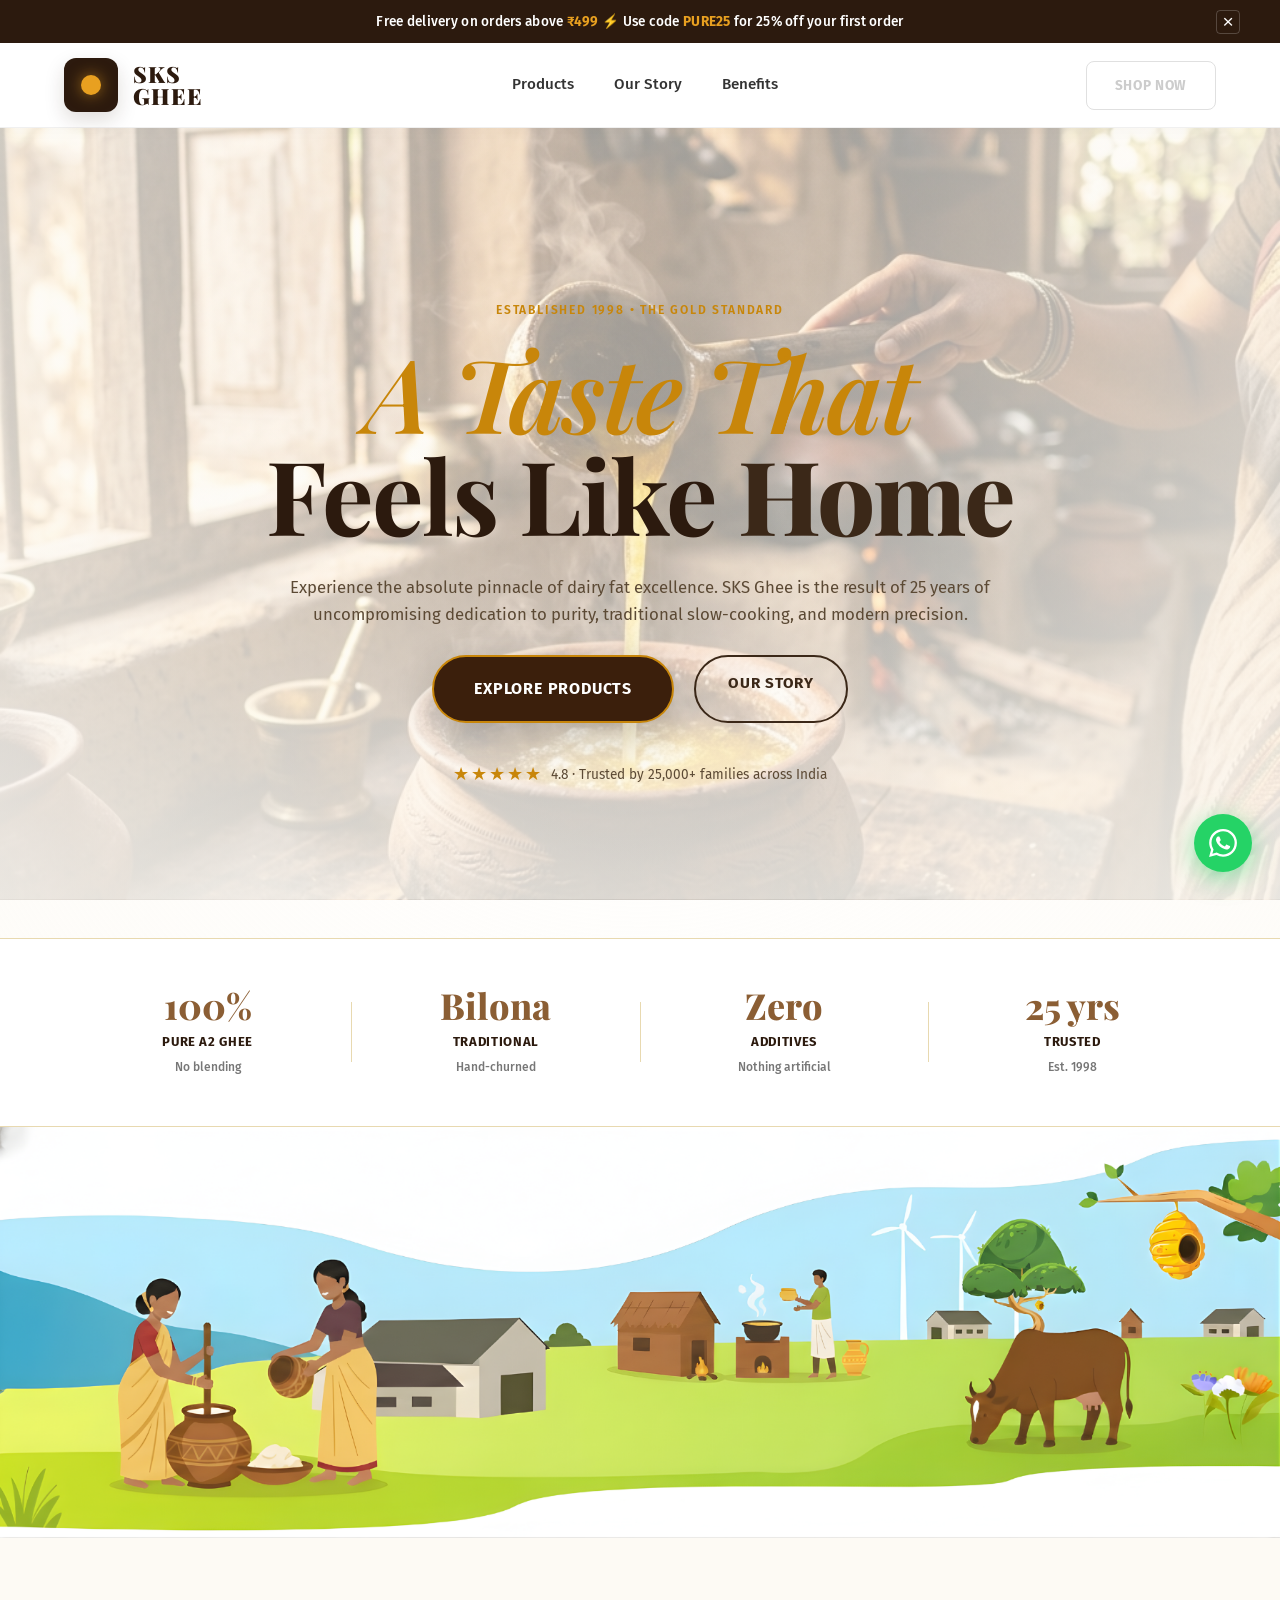
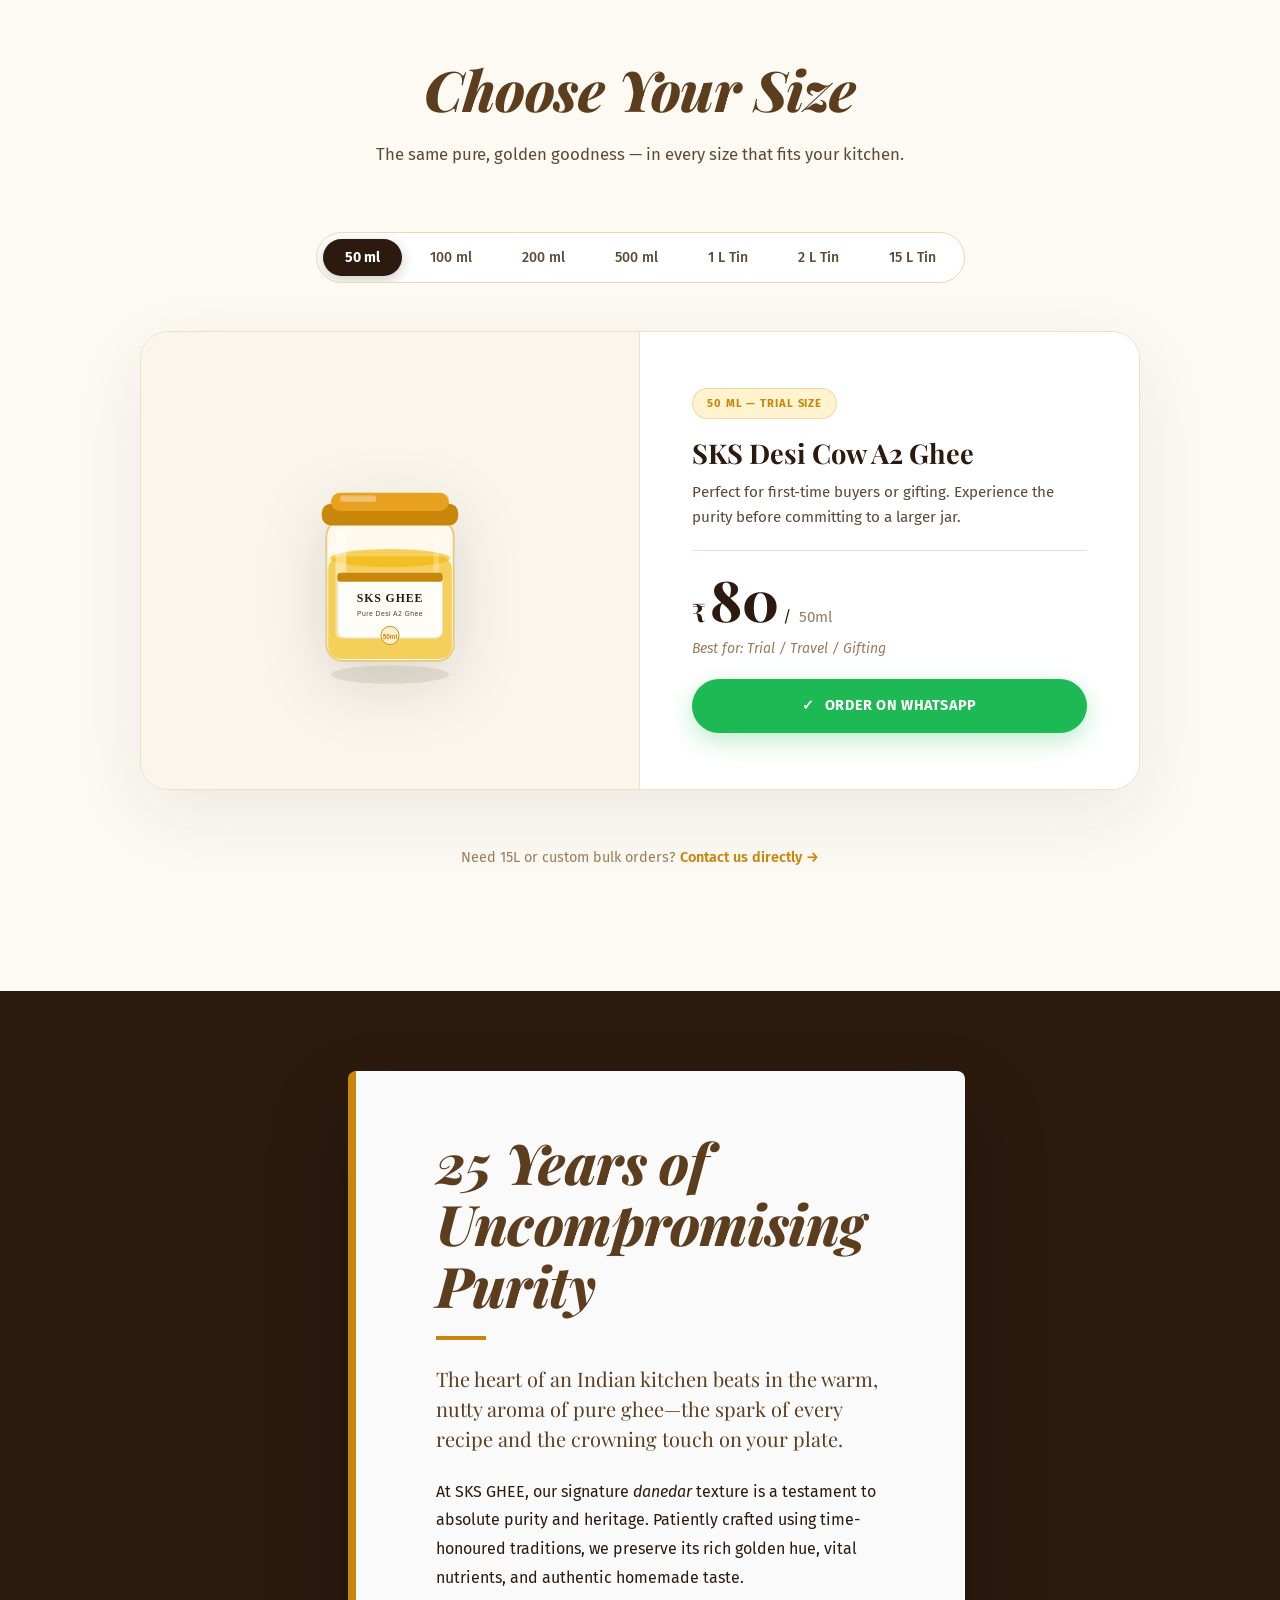
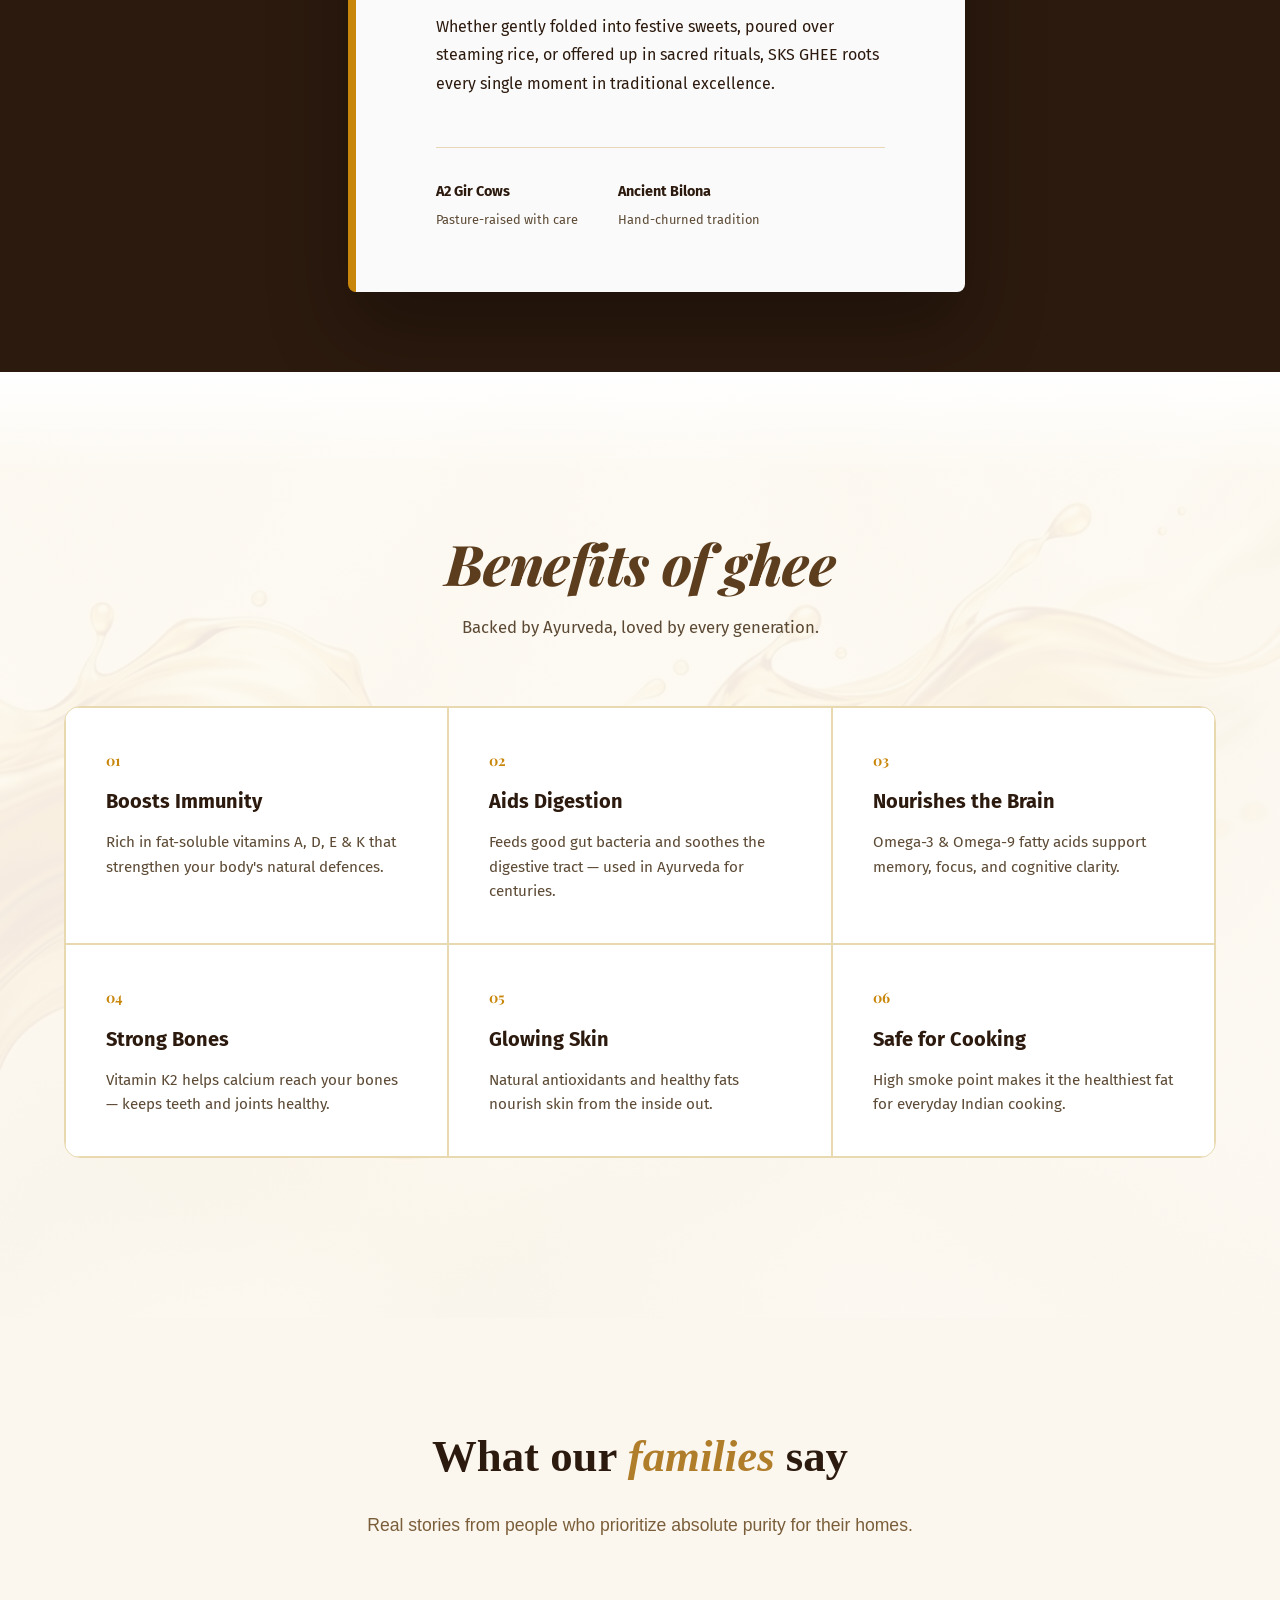
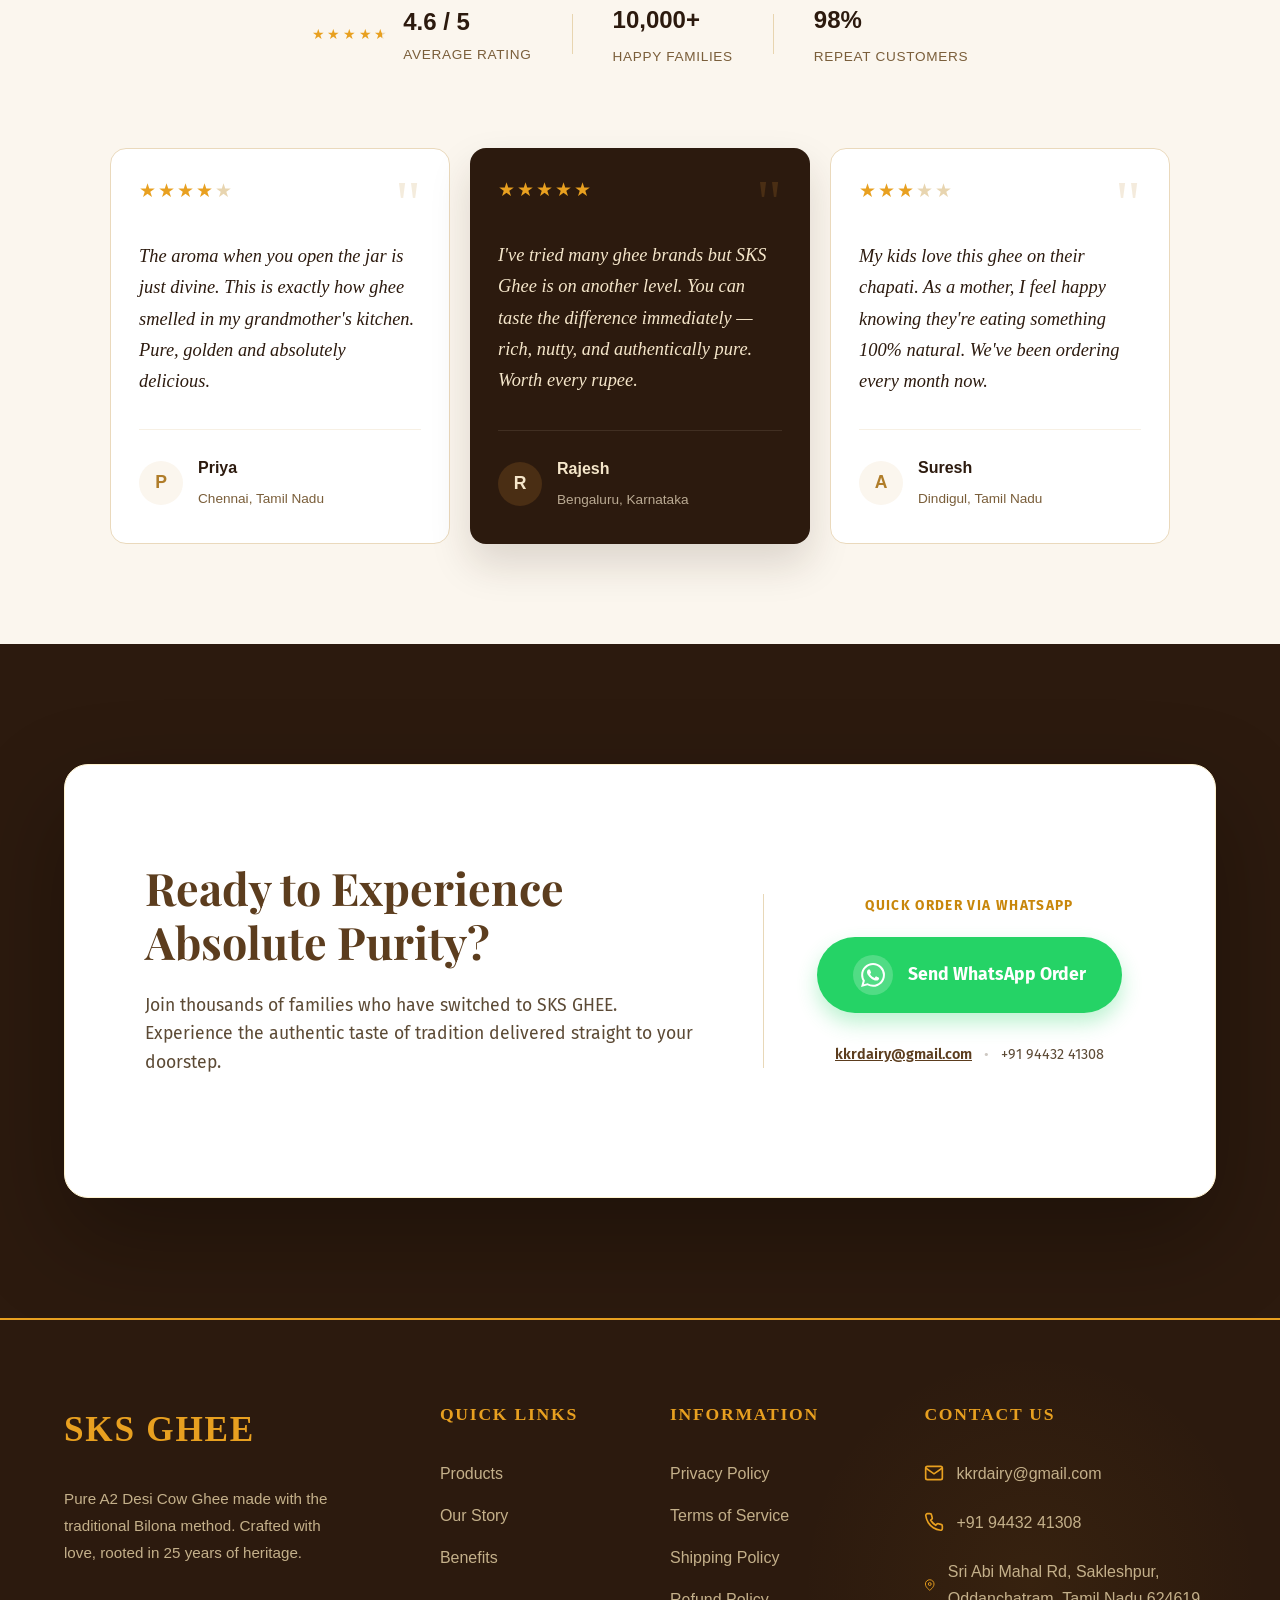
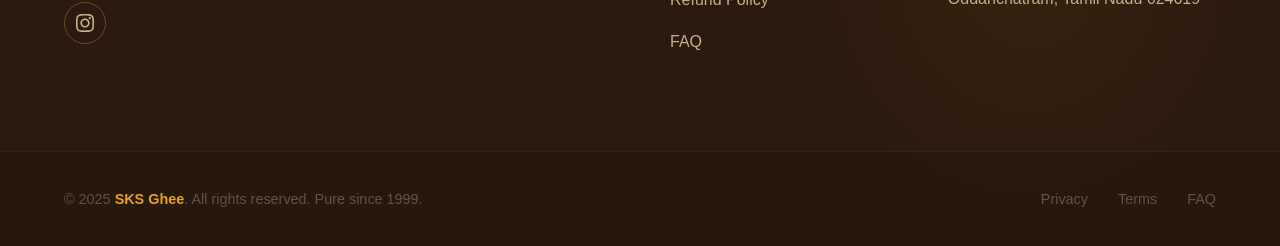
==== commit b8a0c97c: "Update contact info: new phone number, address, and email" ====
--- a/index.html
+++ b/index.html
@@ -76,7 +76,7 @@
         <a href="#footer" class="mobile-link">Contact</a>
       </nav>
       <div class="mobile-menu-footer">
-        <a href="https://wa.me/919999999999" class="btn-whatsapp-full">WhatsApp Order</a>
+        <a href="https://wa.me/919443241308" class="btn-whatsapp-full">WhatsApp Order</a>
       </div>
     </div>
   </div>
@@ -223,14 +223,14 @@
 
           <p class="detail-best-for" id="product-best-for">Best for: Trial / Travel / Gifting</p>
 
-          <a href="https://wa.me/919999999999" class="btn-whatsapp-full" id="whatsapp-product-btn">
+          <a href="https://wa.me/919443241308" class="btn-whatsapp-full" id="whatsapp-product-btn">
             <span class="check-icon">✓</span>
             ORDER ON WHATSAPP
           </a>
         </div>
       </div>
 
-      <p class="bulk-footer-note">Need 15L or custom bulk orders? <a href="mailto:hello@sksghee.com">Contact us directly
+      <p class="bulk-footer-note">Need 15L or custom bulk orders? <a href="mailto:kkrdairy@gmail.com">Contact us directly
           →</a></p>
     </div>
   </section>
@@ -443,7 +443,7 @@
           <div class="cta-buttons">
             <div class="cta-action-wrap">
               <p class="cta-action-label">Quick Order via WhatsApp</p>
-              <a href="https://wa.me/919999999999?text=Hi%2C%20I%20want%20to%20order%20SKS%20GHEE"
+              <a href="https://wa.me/919443241308?text=Hi%2C%20I%20want%20to%20order%20SKS%20GHEE"
                 class="btn-whatsapp-elite" target="_blank" rel="noopener">
                 <span class="wa-icon-box">
                   <svg width="24" height="24" viewBox="0 0 24 24" fill="currentColor">
@@ -456,9 +456,9 @@
             </div>
 
             <div class="cta-secondary-links">
-              <a href="mailto:hello@sksghee.com">hello@sksghee.com</a>
+              <a href="mailto:kkrdairy@gmail.com">kkrdairy@gmail.com</a>
               <span class="cta-sep">•</span>
-              <span>+91 99999 99999</span>
+              <span>+91 94432 41308</span>
             </div>
           </div>
         </div>
@@ -523,21 +523,21 @@
                 <path d="M4 4h16c1.1 0 2 .9 2 2v12c0 1.1-.9 2-2 2H4c-1.1 0-2-.9-2-2V6c0-1.1.9-2 2-2z" />
                 <polyline points="22,6 12,13 2,6" />
               </svg>
-              hello@sksghee.com
+              kkrdairy@gmail.com
             </li>
             <li>
               <svg width="20" height="20" viewBox="0 0 24 24" fill="none" stroke="currentColor" stroke-width="2">
                 <path
                   d="M22 16.92v3a2 2 0 0 1-2.18 2 19.79 19.79 0 0 1-8.63-3.07 19.5 19.5 0 0 1-6-6 19.79 19.79 0 0 1-3.07-8.67A2 2 0 0 1 4.11 2h3a2 2 0 0 1 2 1.72 12.84 12.84 0 0 0 .7 2.81 2 2 0 0 1-.45 2.11L8.09 9.91a16 16 0 0 0 6 6l1.27-1.27a2 2 0 0 1 2.11-.45 12.84 12.84 0 0 0 2.81.7A2 2 0 0 1 22 16.92z" />
               </svg>
-              +91 98765 43210
+              +91 94432 41308
             </li>
             <li>
               <svg width="20" height="20" viewBox="0 0 24 24" fill="none" stroke="currentColor" stroke-width="2">
                 <path d="M21 10c0 7-9 13-9 13s-9-6-9-13a9 9 0 0 1 18 0z" />
                 <circle cx="12" cy="10" r="3" />
               </svg>
-              Oddanchatram, Tamil Nadu, India
+              Sri Abi Mahal Rd, Sakleshpur, Oddanchatram, Tamil Nadu 624619
             </li>
         </div>
       </div>
@@ -566,7 +566,7 @@
   </footer>
 
   <!-- Floating WhatsApp Button -->
-  <a href="https://wa.me/919999999999?text=Hi%2C%20I%20want%20to%20order%20SKS%20GHEE" class="float-whatsapp"
+  <a href="https://wa.me/919443241308?text=Hi%2C%20I%20want%20to%20order%20SKS%20GHEE" class="float-whatsapp"
     target="_blank" rel="noopener" id="float-whatsapp-btn" aria-label="Order on WhatsApp">
     <svg width="28" height="28" viewBox="0 0 24 24" fill="currentColor">
       <path
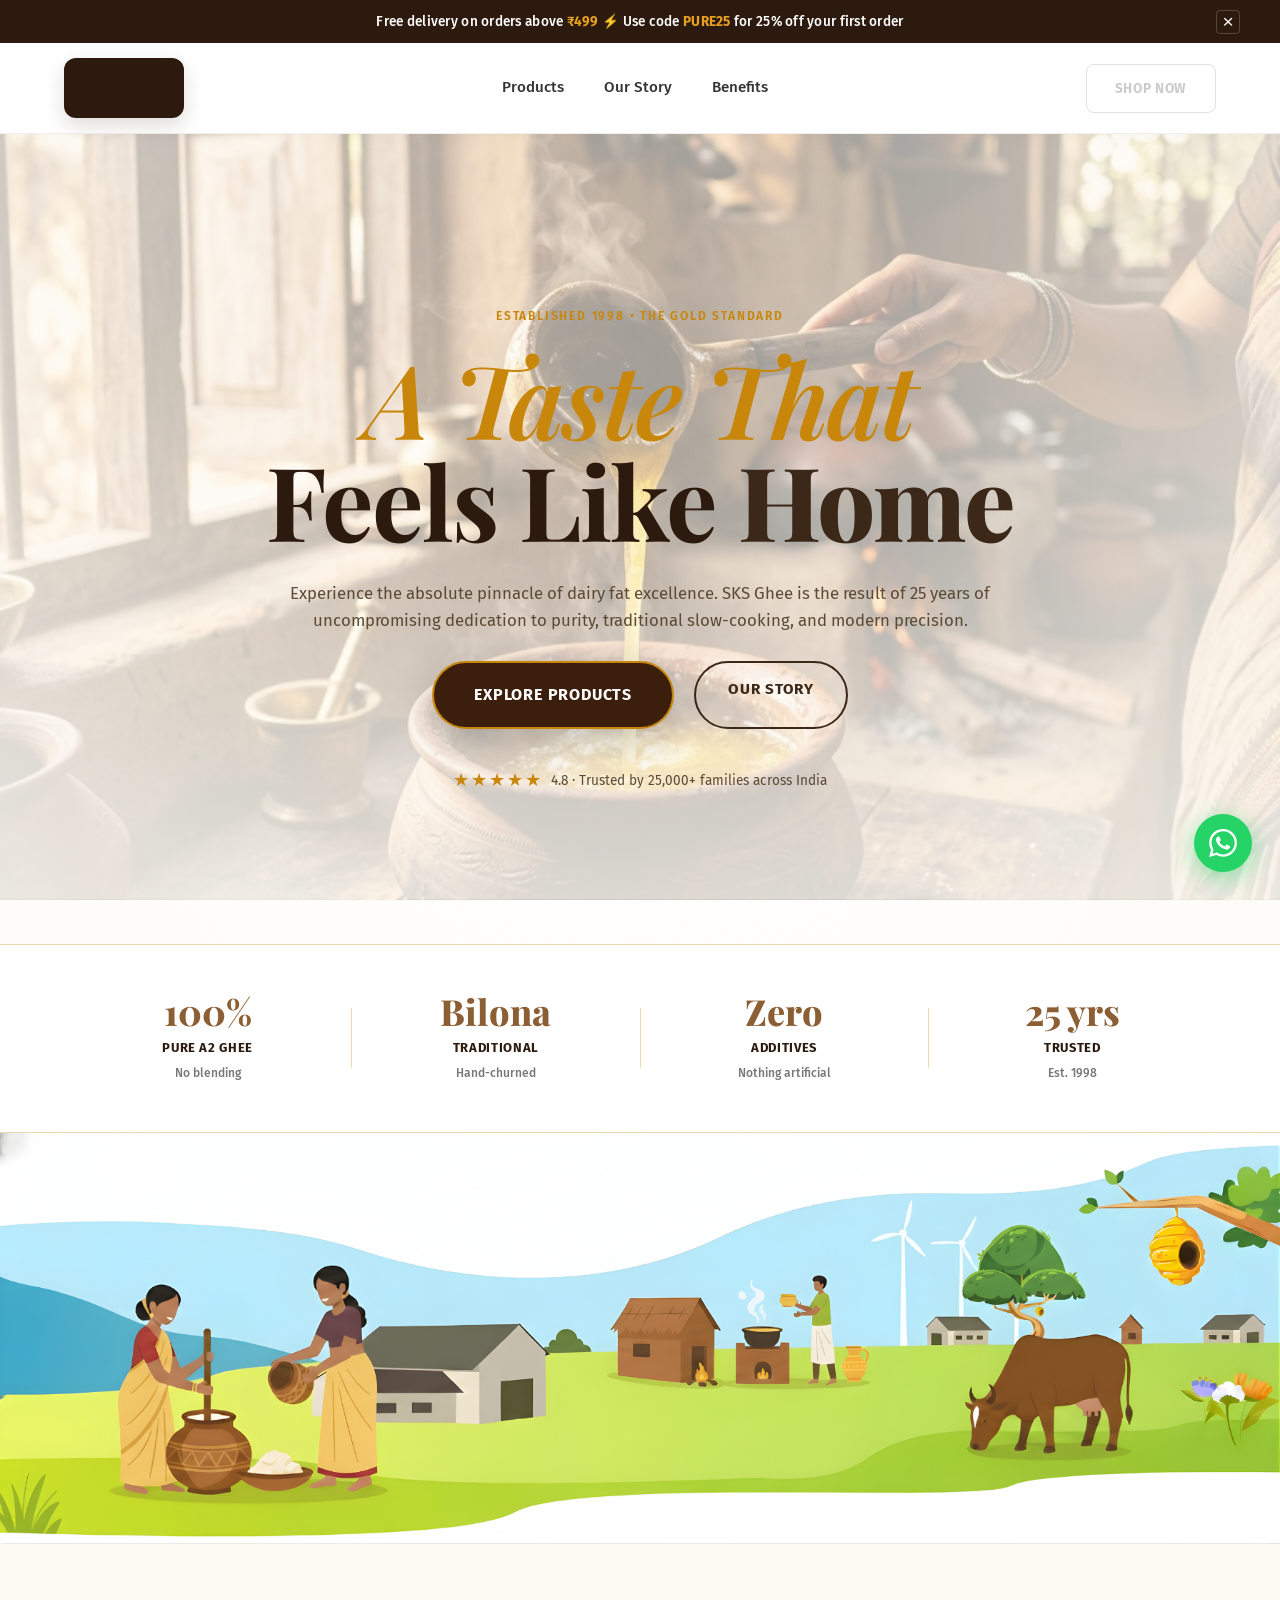
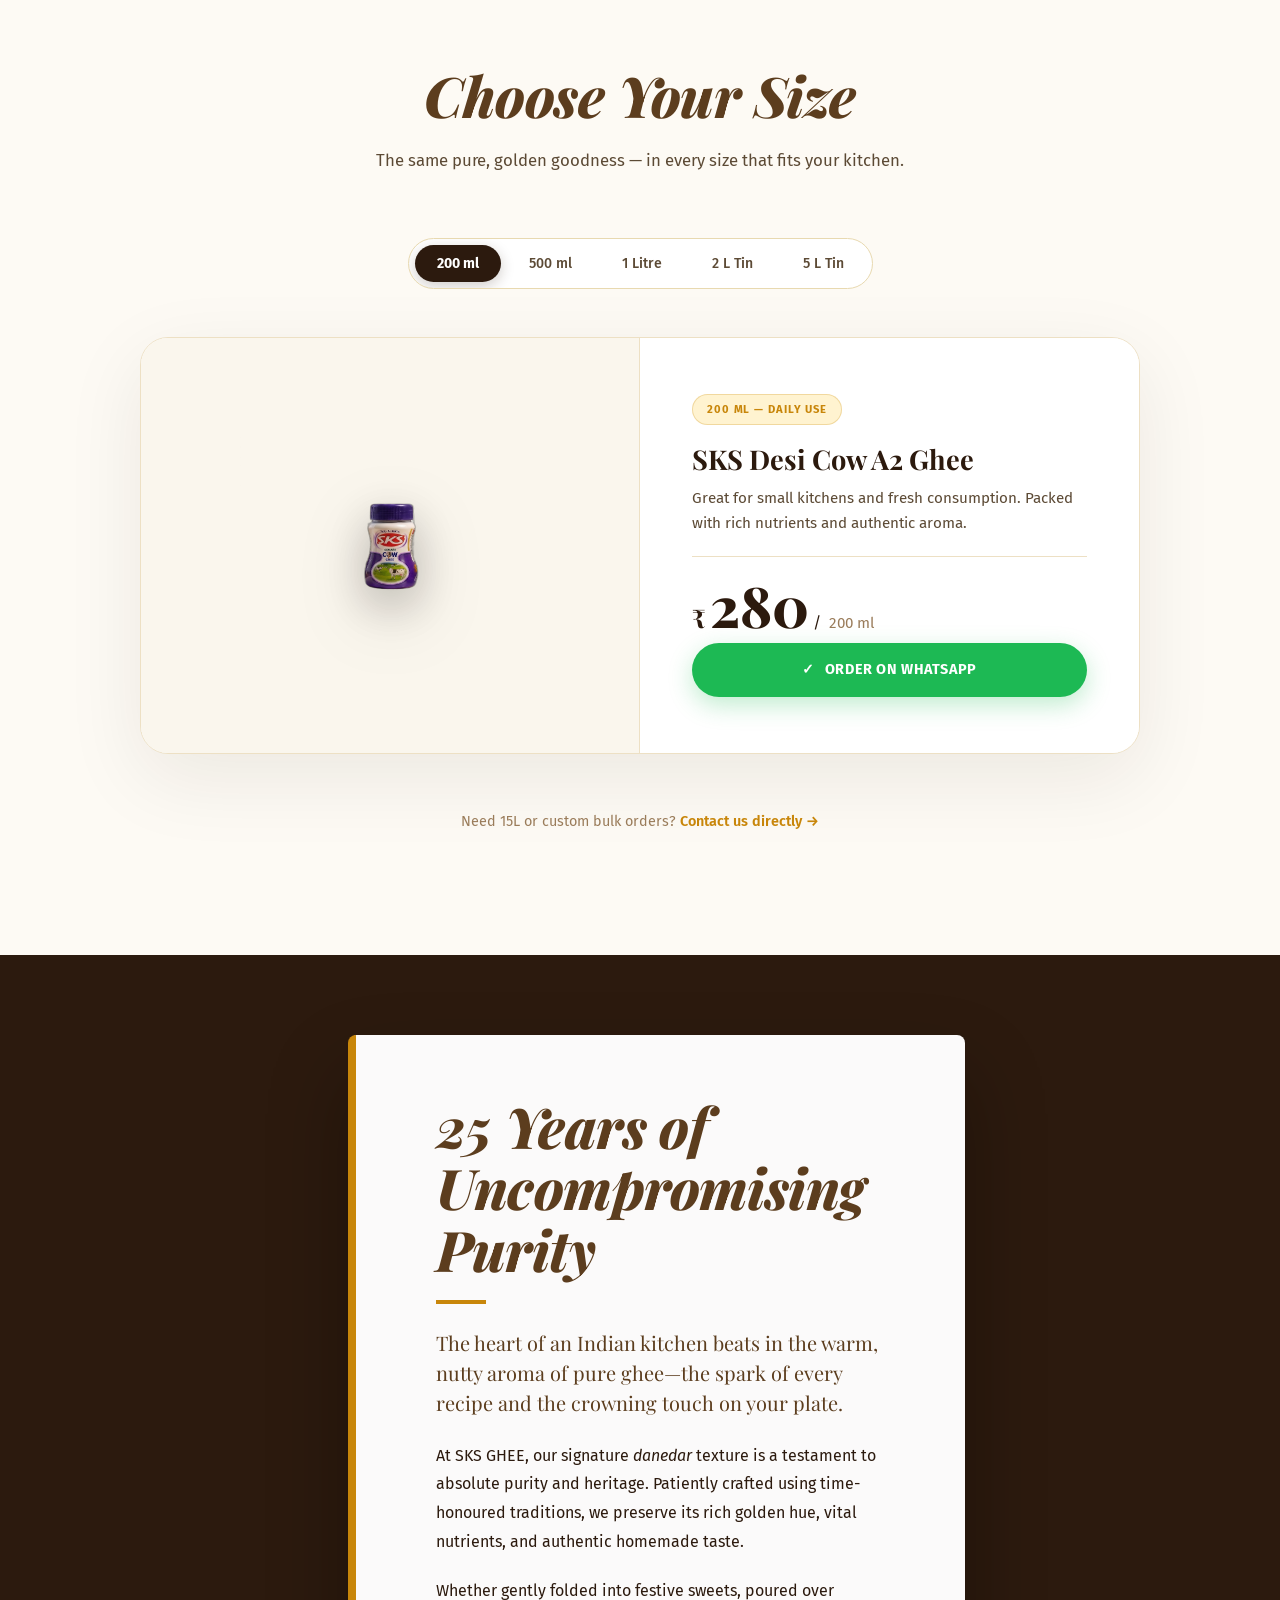
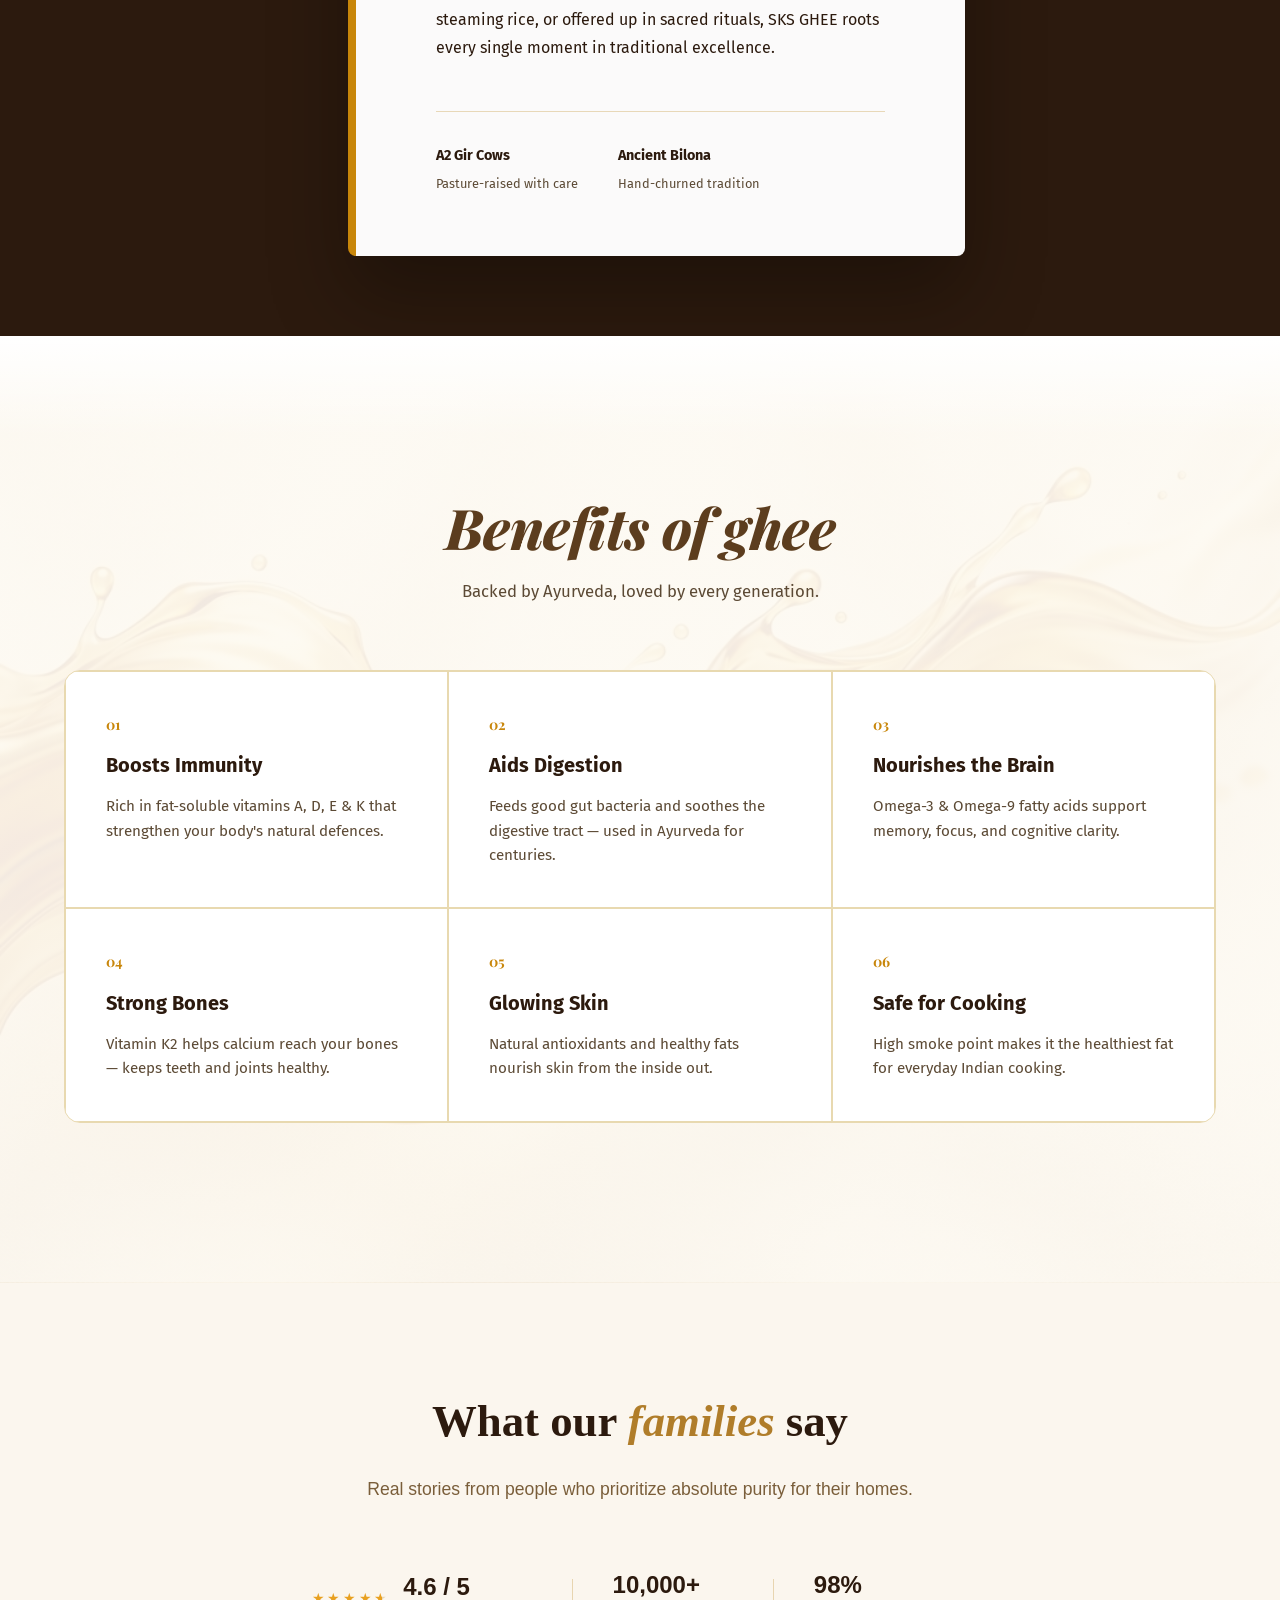
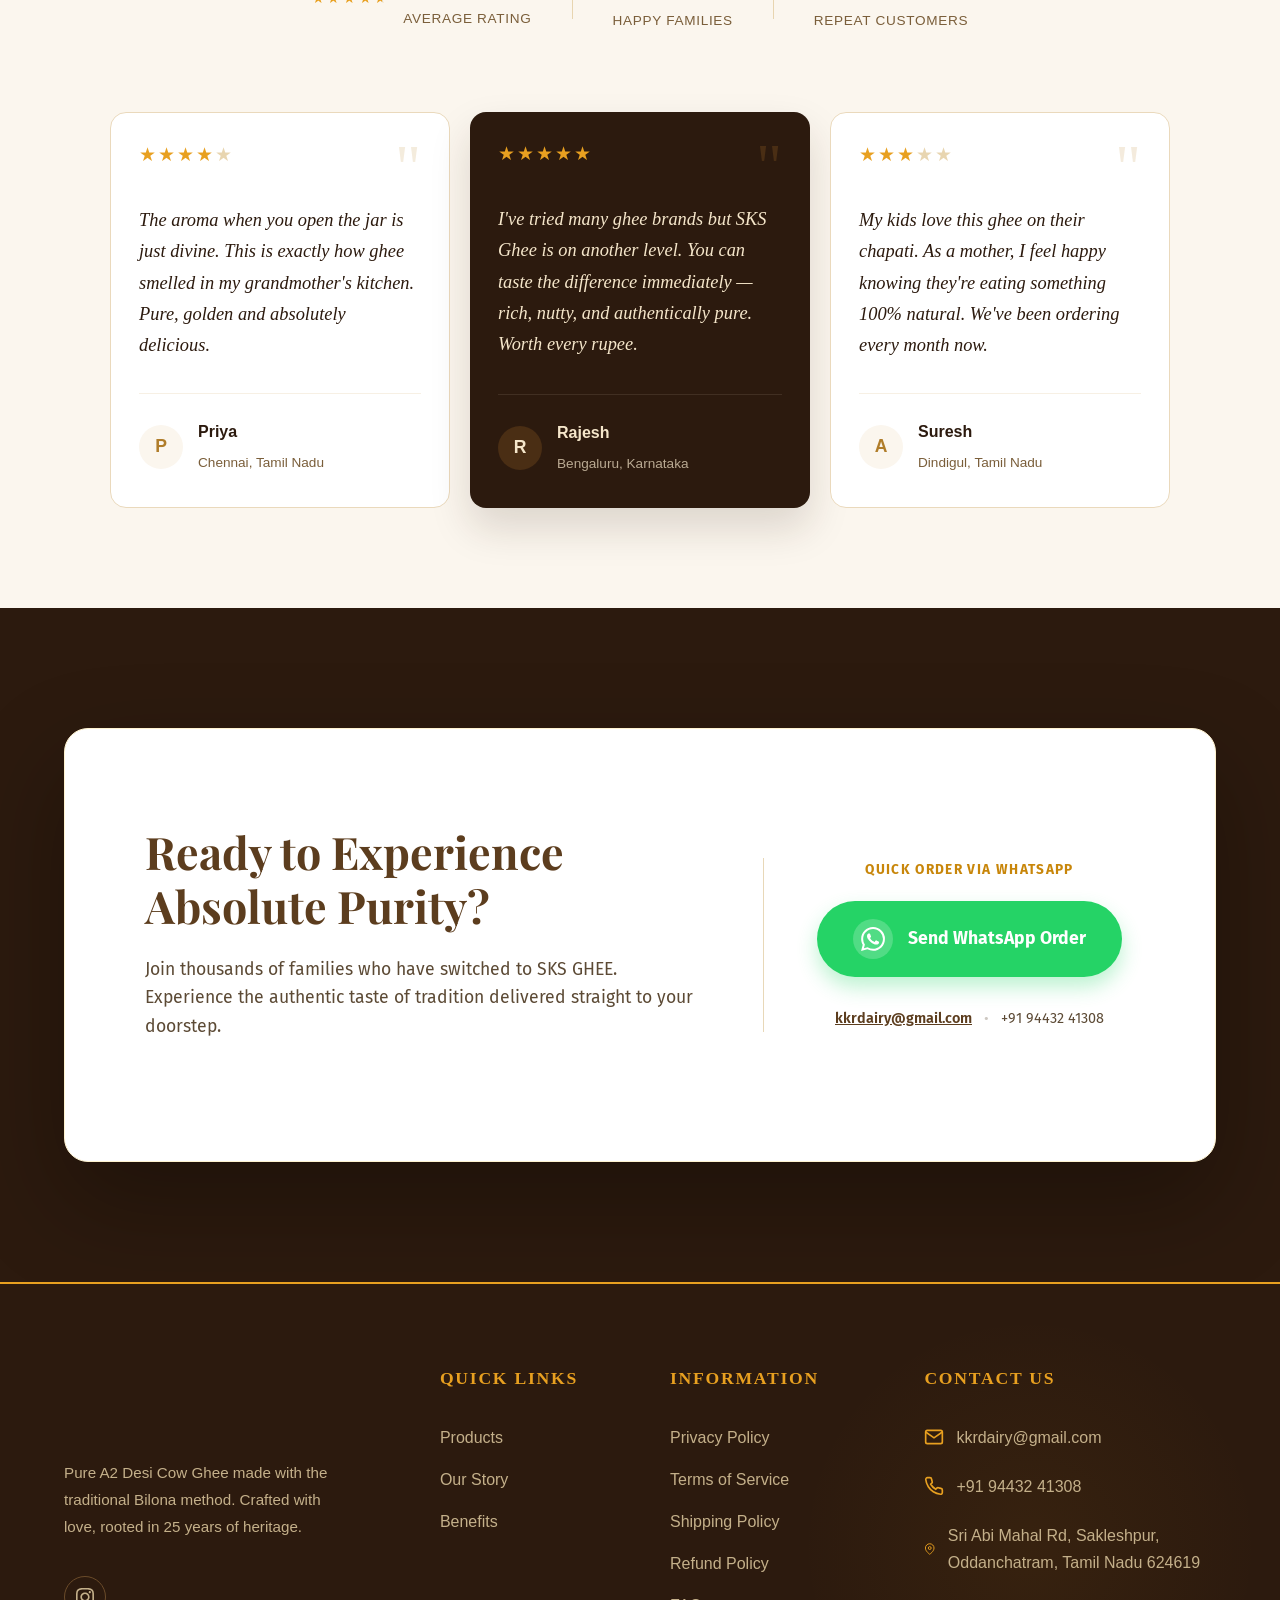
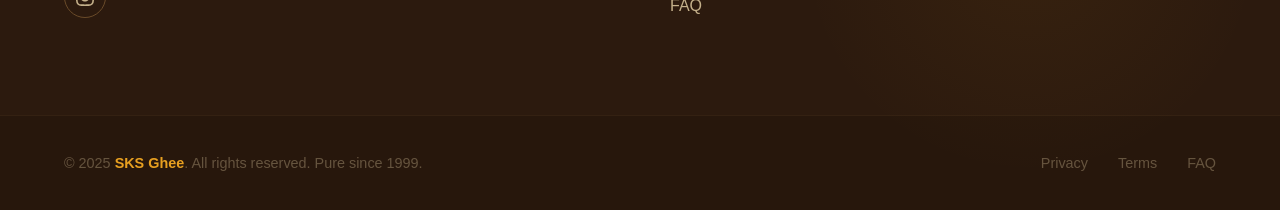
==== commit ed2ef35f: "Update layout, sizes and logo" ====
--- a/index.html
+++ b/index.html
@@ -13,16 +13,7 @@
     href="https://fonts.googleapis.com/css2?family=Fira+Sans:ital,wght@0,300;0,400;0,500;0,600;0,700;1,400&family=Playfair+Display:ital,wght@0,400;0,700;0,900;1,400&display=swap"
     rel="stylesheet" />
   <link rel="stylesheet" href="style.css" />
-  <style>
-    @media (max-width: 991px) {
-
-      .nav-desktop-links,
-      .nav-center,
-      .nav-right {
-        display: none !important;
-      }
-    }
-  </style>
+
 </head>
 
 <body>
@@ -41,13 +32,9 @@
   <header class="navbar-modern" id="mainHeader">
     <div class="container nav-flex">
       <div class="brand-modern">
-        <a href="#top" class="logo-box">
-          <div class="logo-circle"></div>
+        <a href="#top" class="logo-box" style="display: block; width: 120px; height: 60px; overflow: hidden; position: relative;">
+          <img src="images/LOGO.png" alt="SKS Ghee Logo" style="position: absolute; top: 50%; left: 50%; transform: translate(-50%, -50%); height: 220px; width: auto; max-width: none;" />
         </a>
-        <div class="brand-info">
-          <span class="brand-top">SKS</span>
-          <span class="brand-bottom">GHEE</span>
-        </div>
       </div>
 
       <nav class="nav-links-modern">
@@ -149,13 +136,11 @@
       <!-- Size Tabs -->
       <div class="size-tabs-container">
         <div class="size-tabs">
-          <button class="tab-btn active" data-size="50ml">50 ml</button>
-          <button class="tab-btn" data-size="100ml">100 ml</button>
-          <button class="tab-btn" data-size="200ml">200 ml</button>
+          <button class="tab-btn active" data-size="200ml">200 ml</button>
           <button class="tab-btn" data-size="500ml">500 ml</button>
-          <button class="tab-btn" data-size="1L">1 L Tin</button>
+          <button class="tab-btn" data-size="1L_bottle">1 Litre</button>
           <button class="tab-btn" data-size="2L">2 L Tin</button>
-          <button class="tab-btn" data-size="15L">15 L Tin</button>
+          <button class="tab-btn" data-size="5L">5 L Tin</button>
         </div>
       </div>
 
@@ -165,43 +150,8 @@
         <!-- LEFT: Jar Illustration -->
         <div class="card-visual">
           <div class="product-image-wrap">
-            <div class="jar-illustration" id="jar-illustration">
-              <!-- SVG Ghee Jar -->
-              <svg viewBox="0 0 220 300" xmlns="http://www.w3.org/2000/svg" class="jar-svg">
-                <!-- Jar body shadow -->
-                <ellipse cx="110" cy="280" rx="65" ry="10" fill="rgba(92,61,30,0.10)" />
-                <!-- Jar body -->
-                <rect x="40" y="110" width="140" height="155" rx="18" fill="#FFF8EC" stroke="#E8C97A"
-                  stroke-width="2" />
-                <!-- Ghee fill -->
-                <rect x="42" y="150" width="136" height="113" rx="14" fill="#F5C842" opacity="0.85" />
-                <!-- Ghee surface sheen -->
-                <ellipse cx="110" cy="152" rx="66" ry="10" fill="#F0B800" opacity="0.6" />
-                <!-- Jar glass highlight left -->
-                <rect x="50" y="120" width="12" height="120" rx="6" fill="rgba(255,255,255,0.45)" />
-                <!-- Jar glass highlight right -->
-                <rect x="158" y="130" width="6" height="80" rx="3" fill="rgba(255,255,255,0.25)" />
-                <!-- Lid base -->
-                <rect x="35" y="92" width="150" height="24" rx="10" fill="#C8860A" />
-                <!-- Lid top -->
-                <rect x="45" y="80" width="130" height="20" rx="10" fill="#E8A020" />
-                <!-- Lid shine -->
-                <rect x="55" y="83" width="40" height="7" rx="4" fill="rgba(255,255,255,0.35)" />
-                <!-- Label background -->
-                <rect x="52" y="168" width="116" height="72" rx="8" fill="#FFFDF7" stroke="#E8D8B0" stroke-width="1" />
-                <!-- Label top stripe -->
-                <rect x="52" y="168" width="116" height="10" rx="4" fill="#C8860A" />
-                <!-- Brand name -->
-                <text x="110" y="200" text-anchor="middle" font-family="Georgia, serif" font-size="13" font-weight="700"
-                  fill="#2C1A0E" letter-spacing="1">SKS GHEE</text>
-                <!-- Sub label -->
-                <text x="110" y="216" text-anchor="middle" font-family="Arial, sans-serif" font-size="7.5"
-                  fill="#5C3D1E" letter-spacing="0.5">Pure Desi A2 Ghee</text>
-                <!-- Size badge circle -->
-                <circle cx="110" cy="237" r="10" fill="#FFF0CC" stroke="#C8860A" stroke-width="1" />
-                <text x="110" y="241" text-anchor="middle" font-family="Arial, sans-serif" font-size="7"
-                  font-weight="700" fill="#C8860A" id="jar-size-label">50ml</text>
-              </svg>
+            <div class="jar-illustration" id="jar-illustration" style="display: flex; align-items: center; justify-content: center; height: 100%;">
+              <img id="product-img" src="images/200ML.png" alt="SKS Ghee Product" style="max-width: 100%; max-height: 340px; object-fit: contain; filter: drop-shadow(0px 10px 15px rgba(0,0,0,0.2)); transition: all 0.3s ease; transform: scale(1.5);" />
             </div>
             <!-- Floating trust badge -->
           </div>
@@ -209,19 +159,17 @@
 
         <!-- RIGHT: Product Details -->
         <div class="card-details">
-          <div class="detail-badge" id="product-badge">50 ML — TRIAL SIZE</div>
+          <div class="detail-badge" id="product-badge">200 ML — DAILY USE</div>
           <h3 class="detail-title">SKS Desi Cow A2 Ghee</h3>
-          <p class="detail-desc" id="product-desc">Perfect for first-time buyers or gifting. Experience the purity
-            before committing to a larger jar.</p>
+          <p class="detail-desc" id="product-desc">Great for small kitchens and fresh consumption. Packed with rich nutrients and authentic aroma.</p>
 
           <div class="detail-price-row">
             <span class="price-currency">₹</span>
-            <span class="price-amount" id="product-price">80</span>
+            <span class="price-amount" id="product-price">280</span>
             <span class="price-slash">/</span>
-            <span class="price-unit" id="product-unit">50ml</span>
-          </div>
-
-          <p class="detail-best-for" id="product-best-for">Best for: Trial / Travel / Gifting</p>
+            <span class="price-unit" id="product-unit">200 ml</span>
+          </div>
+
 
           <a href="https://wa.me/919443241308" class="btn-whatsapp-full" id="whatsapp-product-btn">
             <span class="check-icon">✓</span>
@@ -479,7 +427,9 @@
       <div class="footer-grid-new">
         <!-- Brand Column -->
         <div class="footer-col-brand">
-          <h2 class="footer-logo-text">SKS GHEE</h2>
+          <div style="width: 160px; height: 80px; overflow: hidden; position: relative; margin-bottom: 15px;">
+            <img src="images/LOGO.png" alt="SKS Ghee Logo" style="position: absolute; top: 50%; left: 50%; transform: translate(-50%, -50%); height: 280px; width: auto; max-width: none;" />
+          </div>
           <p class="footer-tagline-new">Pure A2 Desi Cow Ghee made with the traditional Bilona method. Crafted with
             love, rooted in 25 years of heritage.</p>
           <div class="social-icons-circular">
--- a/style.css
+++ b/style.css
@@ -2542,7 +2542,6 @@
   .reveal-stagger>* {
     transform: translateY(10px);
   }
-}
 
 .step-arrow {
   transform: rotate(90deg);
@@ -2550,7 +2549,7 @@
 
 .testimonials-grid {
   display: grid;
-  grid-template-columns: repeat(3, 1fr);
+  grid-template-columns: 1fr;
   gap: 10px;
   padding: 20px 0;
 }
@@ -2932,11 +2931,6 @@
    MASTER RESPONSIVE LOCKDOWN
    ════════════════════════════════════════════ */
 @media (max-width: 850px) {
-  * {
-    max-width: 100vw;
-    box-sizing: border-box;
-  }
-
   html,
   body {
     overflow-x: hidden !important;
@@ -2944,32 +2938,6 @@
     width: 100%;
   }
 
-  .nav-left,
-  .nav-center,
-  .nav-right,
-  .nav-desktop-links,
-  .btn-shop-header,
-  .whatsapp-btn {
-    display: none !important;
-  }
-
-  .nav {
-    display: flex !important;
-    justify-content: space-between !important;
-    align-items: center !important;
-    padding: 10px 20px !important;
-    width: 100% !important;
-  }
-
-  .logo {
-    display: flex !important;
-    width: auto !important;
-  }
-
-  .hamburger {
-    display: flex !important;
-  }
-
   .reveal-left,
   .reveal-right {
     transform: translateX(0) !important;
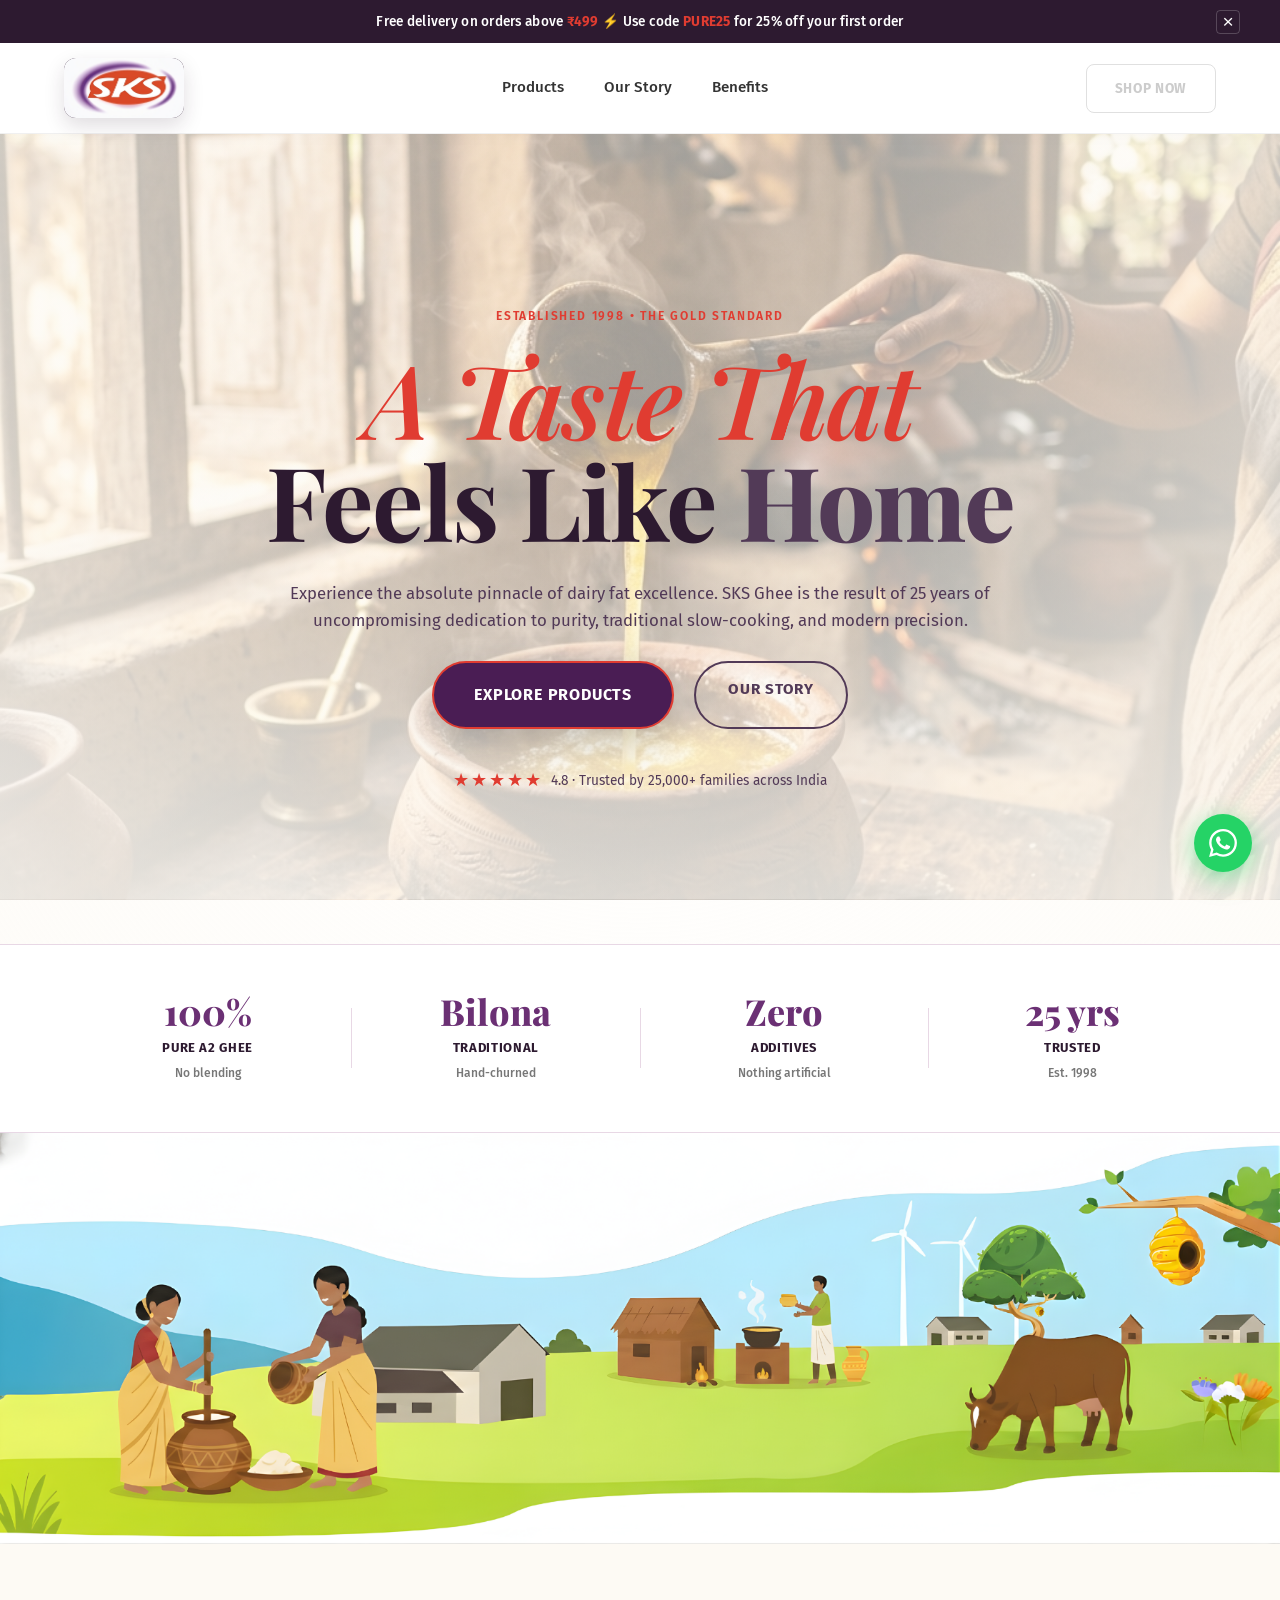
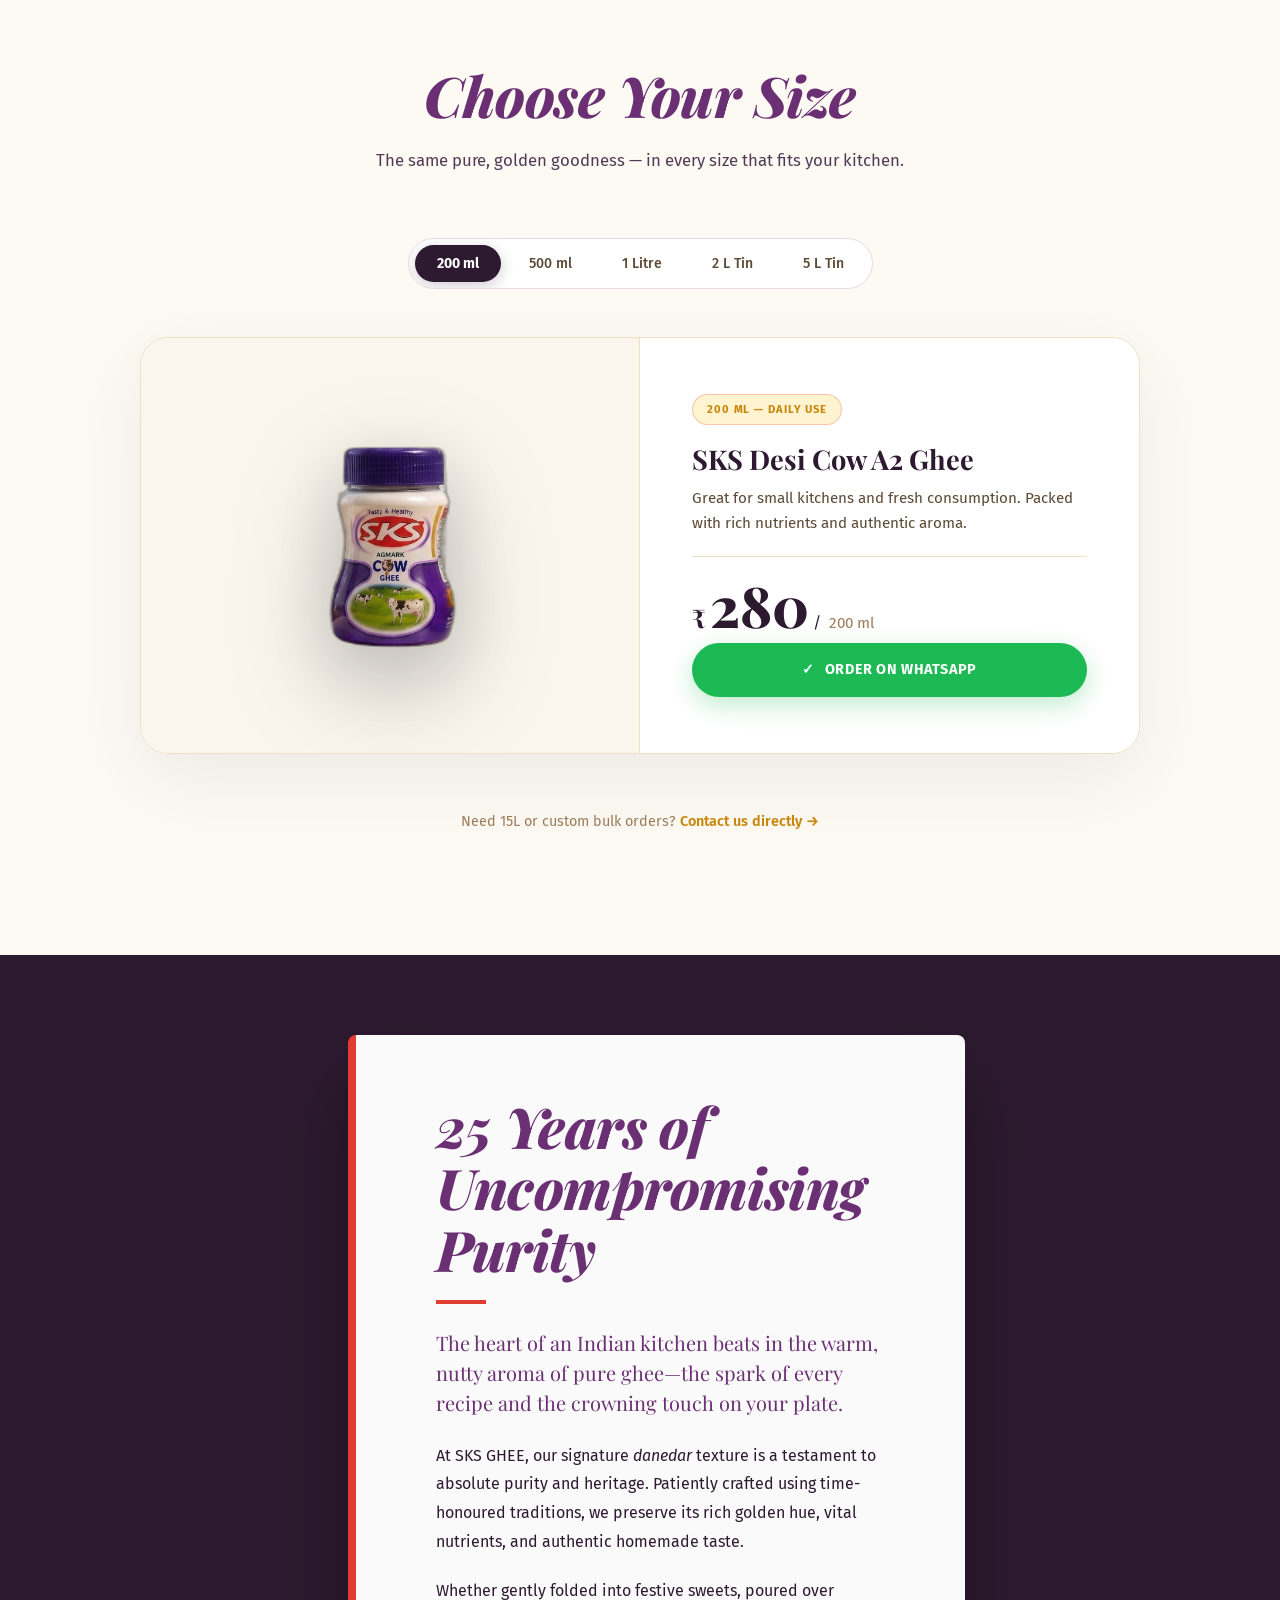
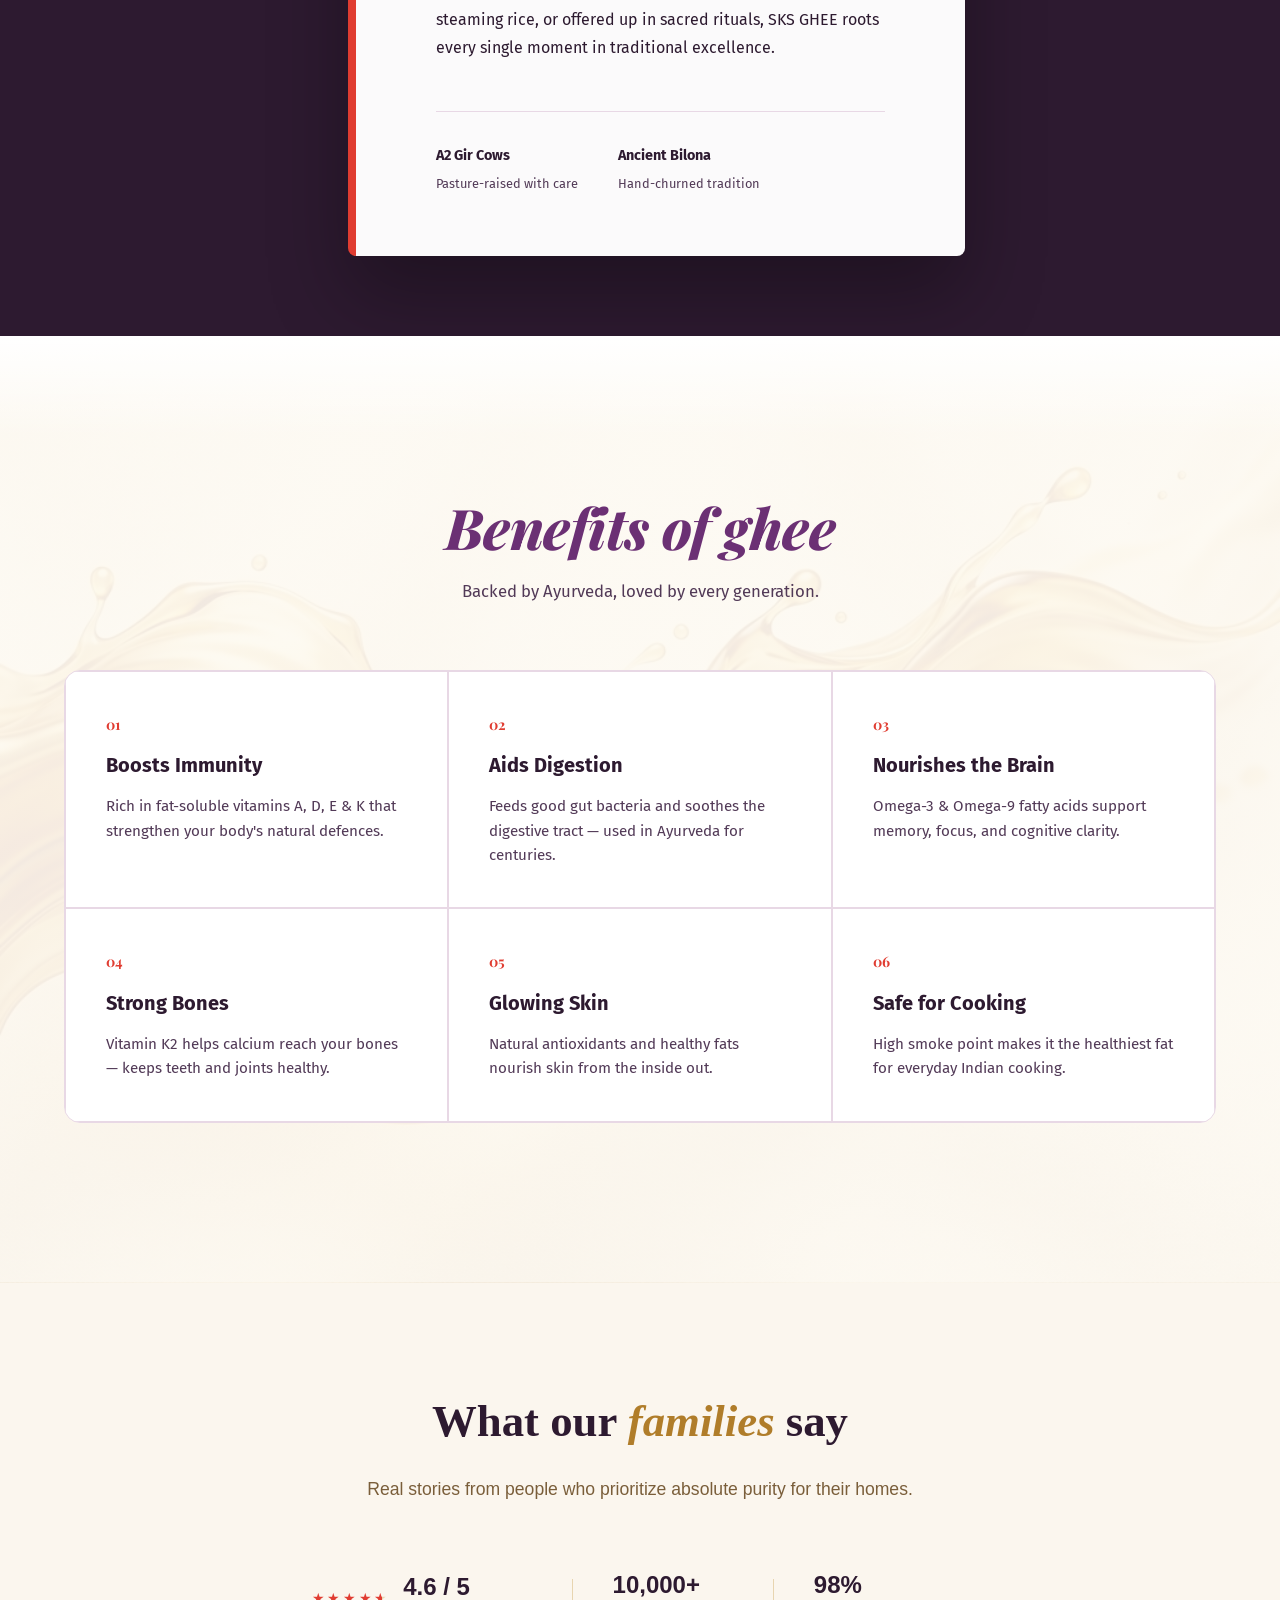
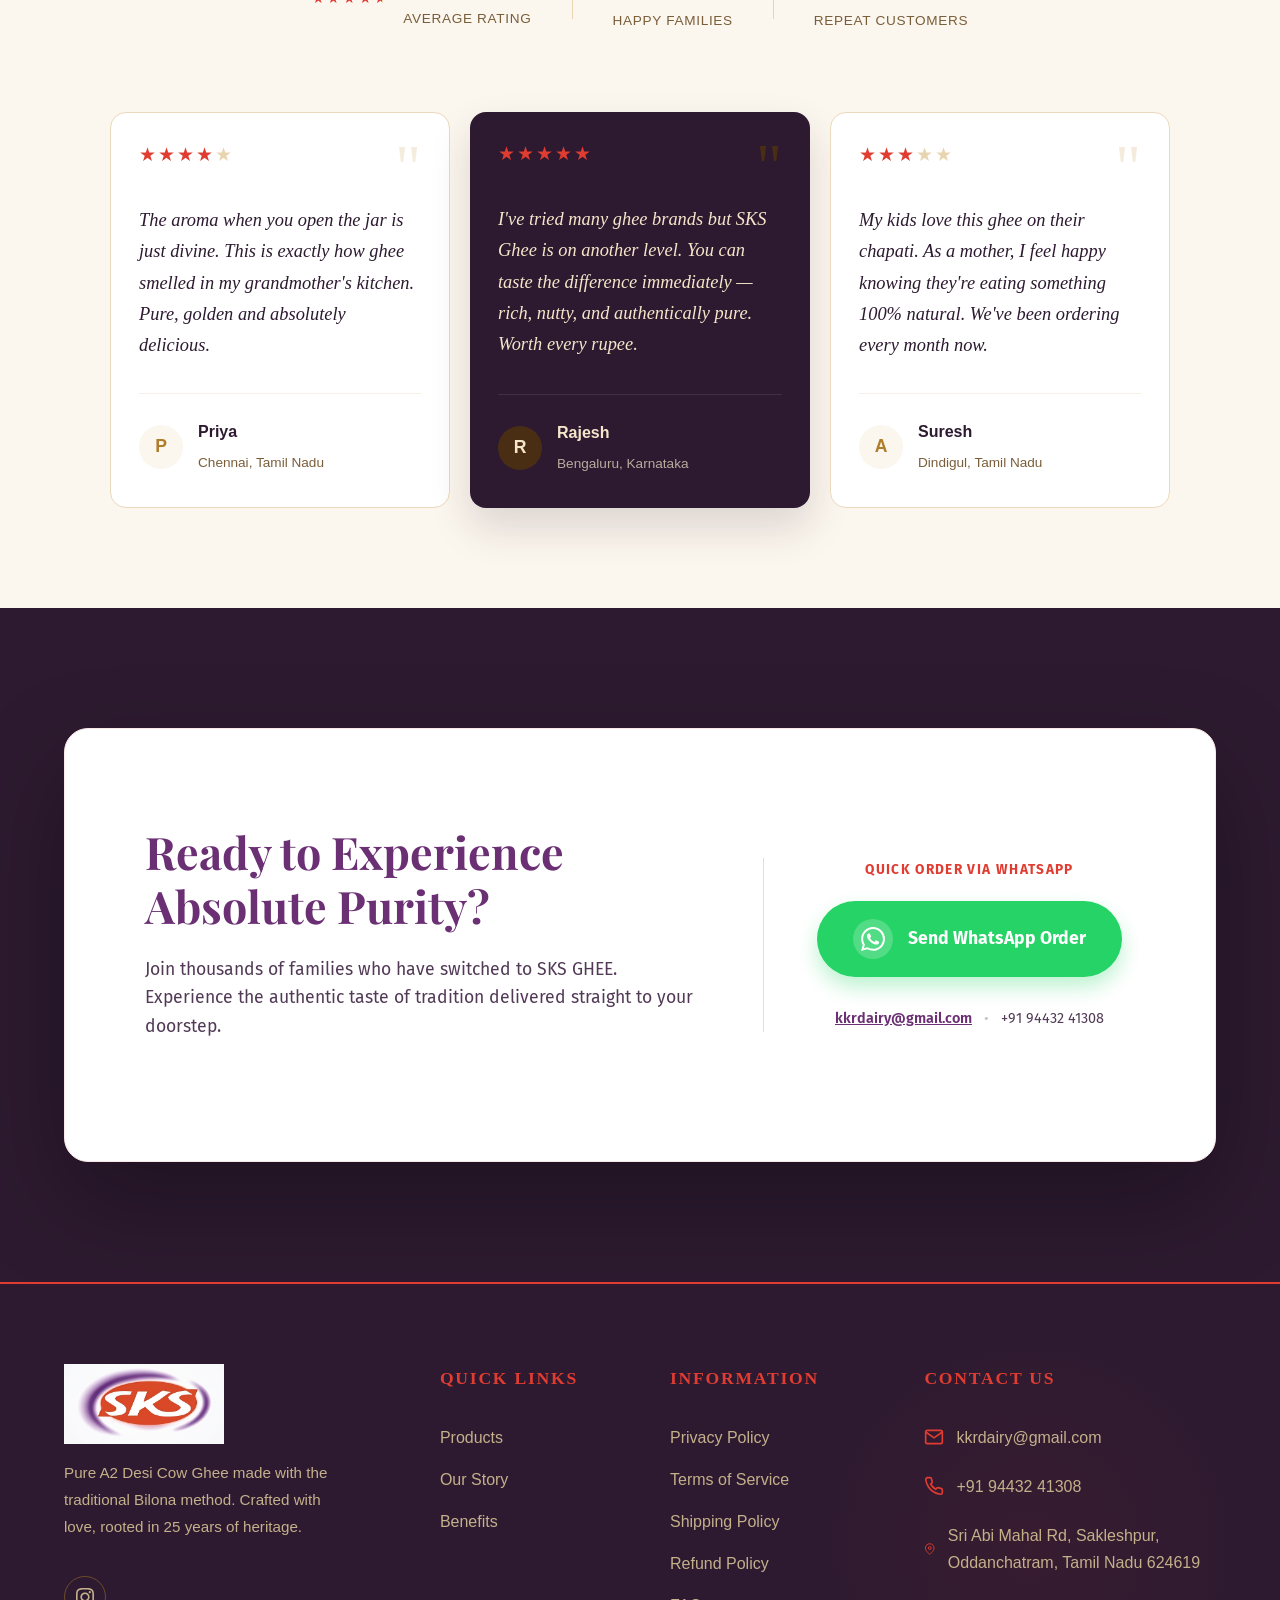
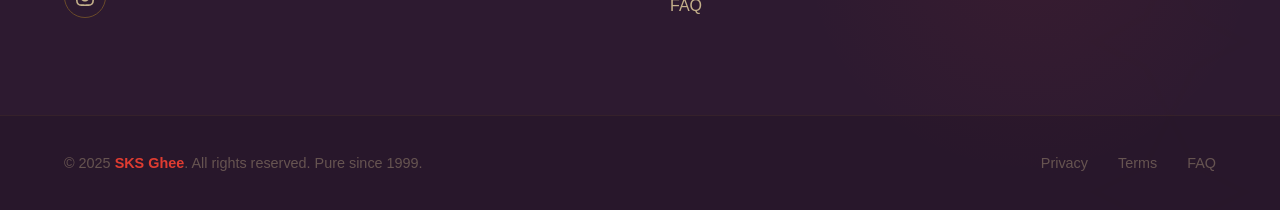
==== commit bc1ca77d: "Increase product image sizes and update Our Story background" ====
--- a/index.html
+++ b/index.html
@@ -151,7 +151,7 @@
         <div class="card-visual">
           <div class="product-image-wrap">
             <div class="jar-illustration" id="jar-illustration" style="display: flex; align-items: center; justify-content: center; height: 100%;">
-              <img id="product-img" src="images/200ML.png" alt="SKS Ghee Product" style="max-width: 100%; max-height: 340px; object-fit: contain; filter: drop-shadow(0px 10px 15px rgba(0,0,0,0.2)); transition: all 0.3s ease; transform: scale(1.5);" />
+              <img id="product-img" src="images/200ML.png" alt="SKS Ghee Product" style="max-width: 100%; max-height: 340px; object-fit: contain; filter: drop-shadow(0px 10px 15px rgba(0,0,0,0.2)); transition: all 0.3s ease; transform: scale(3.5);" />
             </div>
             <!-- Floating trust badge -->
           </div>
--- a/style.css
+++ b/style.css
@@ -10,20 +10,20 @@
    ════════════════════════════════════════════ */
 :root {
   /* Color Palette */
-  --gold: #C8860A;
-  --gold-light: #F0C040;
-  --gold-pale: #FFF3D0;
+  --gold: #E03C31;
+  --gold-light: #F25C54;
+  --gold-pale: #FCE8E6;
   --green: #2D6A4F;
   --green-light: #52B788;
   --green-pale: #D8F3DC;
-  --brown: #5C3D1E;
-  --cream: #FDFAF4;
-  --cream-dark: #F5EDD8;
+  --brown: #6B3074;
+  --cream: #FAF7FB;
+  --cream-dark: #F0E6F2;
   --white: #FFFFFF;
-  --text-dark: #2C1A0E;
-  --text-mid: #5C4A35;
-  --text-light: #9A7C5A;
-  --border: #E8D8B8;
+  --text-dark: #2D1A30;
+  --text-mid: #523A57;
+  --text-light: #8A728F;
+  --border: #E8D8E5;
 
   /* Typography */
   --font-serif: 'Playfair Display', serif;
@@ -35,9 +35,9 @@
   --container: 1200px;
 
   /* Shadows */
-  --shadow-sm: 0 2px 8px rgba(44, 26, 14, .08);
-  --shadow-md: 0 8px 32px rgba(44, 26, 14, .12);
-  --shadow-lg: 0 20px 60px rgba(44, 26, 14, .18);
+  --shadow-sm: 0 2px 8px rgba(45, 26, 48, .08);
+  --shadow-md: 0 8px 32px rgba(45, 26, 48, .12);
+  --shadow-lg: 0 20px 60px rgba(45, 26, 48, .18);
 
   /* Border radius */
   --radius-sm: 8px;
@@ -220,7 +220,7 @@
   text-transform: uppercase;
   color: var(--gold);
   background: var(--gold-pale);
-  border: 1px solid rgba(200, 134, 10, .25);
+  border: 1px solid rgba(224, 60, 49, .25);
   padding: 6px 16px;
   border-radius: 100px;
   margin-bottom: 16px;
@@ -260,7 +260,7 @@
   display: inline-flex;
   align-items: center;
   gap: 8px;
-  background: #3B1F0C;
+  background: #4A1D54;
   /* Solid dark brown for high contrast */
   color: #fff;
   font-family: var(--font-sans);
@@ -273,7 +273,7 @@
   border-radius: 100px;
   border: 2px solid var(--gold);
   /* Subtle gold accent border */
-  box-shadow: 0 10px 30px rgba(59, 31, 12, .25);
+  box-shadow: 0 10px 30px rgba(74, 29, 84, .25);
   transition: all .3s cubic-bezier(0.165, 0.84, 0.44, 1);
   position: relative;
   overflow: hidden;
@@ -281,8 +281,8 @@
 
 .btn-primary:hover {
   transform: translateY(-5px);
-  box-shadow: 0 15px 40px rgba(59, 31, 12, .4);
-  background: #2A1608;
+  box-shadow: 0 15px 40px rgba(74, 29, 84, .4);
+  background: #381440;
   border-color: #fff;
 }
 
@@ -339,7 +339,7 @@
     NEW MODERN HEADER & ANNOUNCEMENT
     ════════════════════════════════════════════ */
 .announcement-strip {
-  background: #2C1A0E;
+  background: #2D1A30;
   color: #fff;
   padding: 10px 0;
   font-size: 0.85rem;
@@ -361,7 +361,7 @@
 }
 
 .gold-text {
-  color: #E8A020;
+  color: #E03C31;
   font-weight: 700;
 }
 
@@ -412,20 +412,20 @@
 .logo-box {
   width: 54px;
   height: 54px;
-  background: #2C1A0E;
+  background: #2D1A30;
   border-radius: 12px;
   display: flex;
   align-items: center;
   justify-content: center;
-  box-shadow: 0 8px 20px rgba(44, 26, 14, 0.15);
+  box-shadow: 0 8px 20px rgba(45, 26, 48, 0.15);
 }
 
 .logo-circle {
   width: 20px;
   height: 20px;
-  background: #E8A020;
+  background: #E03C31;
   border-radius: 50%;
-  box-shadow: 0 0 15px rgba(232, 160, 32, 0.6);
+  box-shadow: 0 0 15px rgba(224, 60, 49, 0.6);
 }
 
 .brand-info {
@@ -438,7 +438,7 @@
   font-family: var(--font-serif);
   font-size: 1.4rem;
   font-weight: 900;
-  color: #2C1A0E;
+  color: #2D1A30;
   letter-spacing: 0.05em;
 }
 
@@ -446,7 +446,7 @@
   font-family: var(--font-serif);
   font-size: 1.4rem;
   font-weight: 900;
-  color: #2C1A0E;
+  color: #2D1A30;
   letter-spacing: 0.05em;
 }
 
@@ -464,7 +464,7 @@
 }
 
 .nav-links-modern a:hover {
-  color: #E8A020;
+  color: #E03C31;
 }
 
 /* Actions */
@@ -487,9 +487,9 @@
 }
 
 .btn-shop-header-modern:hover {
-  border-color: #E8A020;
-  color: #E8A020;
-  background: rgba(232, 160, 32, 0.05);
+  border-color: #E03C31;
+  color: #E03C31;
+  background: rgba(224, 60, 49, 0.05);
 }
 
 .hamburger-modern {
@@ -505,7 +505,7 @@
   display: block;
   width: 25px;
   height: 2px;
-  background: #2C1A0E;
+  background: #2D1A30;
   border-radius: 2px;
 }
 
@@ -586,7 +586,7 @@
 
 .hero-title strong {
   font-family: var(--font-serif);
-  color: #3b2818;
+  color: #523A57;
   font-weight: 800;
 }
 
@@ -619,7 +619,7 @@
 }
 
 .hero-cta .btn-primary {
-  background: #3B1F0C;
+  background: #4A1D54;
   color: #fff;
   padding: 18px 40px;
   border-radius: 100px;
@@ -634,7 +634,7 @@
 }
 
 .hero-cta .btn-primary:hover {
-  background: #2A1608;
+  background: #381440;
   color: #fff;
   transform: translateY(-5px);
   border-color: #fff;
@@ -642,20 +642,20 @@
 
 .hero-cta .btn-outline {
   background: transparent;
-  color: #3b2818;
+  color: #523A57;
   padding: 14px 32px;
   border-radius: 100px;
   font-size: .95rem;
   font-weight: 700;
   text-transform: uppercase;
   letter-spacing: .05em;
-  border: 2px solid #3b2818;
+  border: 2px solid #523A57;
   text-decoration: none;
   transition: all .3s ease;
 }
 
 .hero-cta .btn-outline:hover {
-  background: #3b2818;
+  background: #523A57;
   color: #fff;
 }
 
@@ -689,7 +689,7 @@
   position: absolute;
   width: 400px;
   height: 400px;
-  background: radial-gradient(circle, rgba(200, 134, 10, .05) 0%, transparent 60%);
+  background: radial-gradient(circle, rgba(224, 60, 49, .05) 0%, transparent 60%);
   border-radius: 50%;
   pointer-events: none;
 }
@@ -700,13 +700,13 @@
   height: 320px;
   background: #fff;
   border-radius: 20px;
-  box-shadow: 0 10px 40px rgba(200, 134, 10, .15);
+  box-shadow: 0 10px 40px rgba(224, 60, 49, .15);
   display: flex;
   flex-direction: column;
   justify-content: center;
   align-items: center;
   text-align: center;
-  border: 1px solid rgba(200, 134, 10, .15);
+  border: 1px solid rgba(224, 60, 49, .15);
   z-index: 1;
 }
 
@@ -754,8 +754,8 @@
 .full-width-stats {
   width: 100%;
   background: #fff;
-  border-top: 1px solid #e8d9b0;
-  border-bottom: 1px solid #e8d9b0;
+  border-top: 1px solid #E8D8E5;
+  border-bottom: 1px solid #E8D8E5;
 }
 
 .stats-container {
@@ -779,14 +779,14 @@
 .stat-sep {
   width: 1px;
   height: 60px;
-  background: #e8d9b0;
+  background: #E8D8E5;
 }
 
 .stat-v {
   font-family: var(--font-serif);
   font-size: 2.25rem;
   font-weight: 800;
-  color: #8B5E34;
+  color: #6B3074;
   margin-bottom: 8px;
   line-height: 1;
 }
@@ -829,7 +829,7 @@
   gap: 6px;
   padding: 6px;
   background: #fff;
-  border: 1.5px solid #E8D9B0;
+  border: 1.5px solid #E8D8E5;
   border-radius: 100px;
   overflow-x: auto;
   scrollbar-width: none;
@@ -855,14 +855,14 @@
 
 .tab-btn:hover:not(.active) {
   background: #FFF3D0;
-  color: #2C1A0E;
+  color: #2D1A30;
 }
 
 .tab-btn.active {
-  background: #2C1A0E;
+  background: #2D1A30;
   color: #fff;
   font-weight: 700;
-  box-shadow: 0 4px 14px rgba(44, 26, 14, 0.22);
+  box-shadow: 0 4px 14px rgba(45, 26, 48, 0.22);
 }
 
 /* ── PRODUCT CARD ──────────────────────────── */
@@ -875,7 +875,7 @@
   border: 1.5px solid #EDE0C4;
   border-radius: 28px;
   overflow: hidden;
-  box-shadow: 0 24px 80px rgba(44, 26, 14, 0.08);
+  box-shadow: 0 24px 80px rgba(45, 26, 48, 0.08);
 }
 
 /* LEFT PANEL */
@@ -900,7 +900,7 @@
 .jar-illustration {
   width: 200px;
   animation: jar-float 4s ease-in-out infinite;
-  filter: drop-shadow(0 20px 32px rgba(44, 26, 14, 0.14));
+  filter: drop-shadow(0 20px 32px rgba(45, 26, 48, 0.14));
 }
 
 .jar-svg {
@@ -925,13 +925,13 @@
   align-items: center;
   gap: 7px;
   background: #fff;
-  border: 1px solid #E8D9B0;
+  border: 1px solid #E8D8E5;
   border-radius: 100px;
   padding: 7px 16px;
   font-size: 0.78rem;
   font-weight: 600;
   color: #5C3D1E;
-  box-shadow: 0 4px 12px rgba(44, 26, 14, 0.07);
+  box-shadow: 0 4px 12px rgba(45, 26, 48, 0.07);
 }
 
 .badge-dot {
@@ -957,7 +957,7 @@
   display: inline-block;
   background: #FFF3D0;
   color: #C8860A;
-  border: 1px solid rgba(200, 134, 10, 0.25);
+  border: 1px solid rgba(224, 60, 49, 0.25);
   font-size: 0.7rem;
   font-weight: 700;
   text-transform: uppercase;
@@ -973,7 +973,7 @@
   font-family: var(--font-serif);
   font-size: 1.7rem;
   font-weight: 700;
-  color: #2C1A0E;
+  color: #2D1A30;
   margin-bottom: 10px;
   line-height: 1.2;
 }
@@ -998,7 +998,7 @@
 .price-currency {
   font-family: var(--font-serif);
   font-size: 1.6rem;
-  color: #2C1A0E;
+  color: #2D1A30;
   font-weight: 700;
   line-height: 1;
 }
@@ -1006,7 +1006,7 @@
 .price-amount {
   font-family: var(--font-serif);
   font-size: 3.5rem;
-  color: #2C1A0E;
+  color: #2D1A30;
   font-weight: 800;
   line-height: 1;
   transition: all 0.3s ease;
@@ -1166,7 +1166,7 @@
 .mobile-menu {
   position: fixed;
   inset: 0;
-  background: rgba(44, 26, 14, 0.98);
+  background: rgba(45, 26, 48, 0.98);
   backdrop-filter: blur(10px);
   z-index: 2000;
   display: flex;
@@ -1231,7 +1231,7 @@
 }
 
 .mobile-link:hover {
-  color: #E8A020;
+  color: #E03C31;
 }
 
 .mobile-menu-footer {
@@ -1436,7 +1436,7 @@
 .benefits-grid {
   display: grid;
   grid-template-columns: repeat(3, 1fr);
-  border: 1px solid #e8d9b0;
+  border: 1px solid #E8D8E5;
   border-radius: 16px;
   overflow: hidden;
   background: var(--white);
@@ -1444,7 +1444,7 @@
 
 .benefit-item {
   padding: 40px;
-  border: 0.5px solid #e8d9b0;
+  border: 0.5px solid #E8D8E5;
   text-align: left;
   transition: background 0.3s ease;
 }
@@ -1498,7 +1498,7 @@
 
 .process .section-eyebrow {
   background: var(--gold-pale);
-  border-color: rgba(200, 134, 10, .25);
+  border-color: rgba(224, 60, 49, .25);
   color: var(--gold);
 }
 
@@ -1591,7 +1591,7 @@
 .testimonials-title-geo {
   font-family: Georgia, serif;
   font-size: 2.8rem;
-  color: #2C1A0E;
+  color: #2D1A30;
   /* Dark brown */
   margin-bottom: 16px;
 }
@@ -1630,7 +1630,7 @@
 
 .trust-item strong {
   font-size: 1.5rem;
-  color: #2C1A0E;
+  color: #2D1A30;
   display: block;
 }
 
@@ -1658,7 +1658,7 @@
 }
 
 .star.filled {
-  color: #E8A020;
+  color: #E03C31;
 }
 
 .star.empty {
@@ -1666,7 +1666,7 @@
 }
 
 .star.partial {
-  background: linear-gradient(90deg, #E8A020 60%, #E8D5B0 60%);
+  background: linear-gradient(90deg, #E03C31 60%, #E8D5B0 60%);
   -webkit-background-clip: text;
   background-clip: text;
   -webkit-text-fill-color: transparent;
@@ -1733,7 +1733,7 @@
   font-style: italic;
   font-size: 1.15rem;
   line-height: 1.7;
-  color: #2C1A0E;
+  color: #2D1A30;
   margin-bottom: 32px;
   flex-grow: 1;
 }
@@ -1762,7 +1762,7 @@
 .reviewer-meta strong {
   display: block;
   font-size: 1rem;
-  color: #2C1A0E;
+  color: #2D1A30;
   margin-bottom: 2px;
 }
 
@@ -1773,9 +1773,9 @@
 
 /* Featured Card (Rajesh Nair) */
 .review-card-modern.featured {
-  background: #2C1A0E;
+  background: #2D1A30;
   border: none;
-  box-shadow: 0 20px 40px rgba(44, 26, 14, 0.15);
+  box-shadow: 0 20px 40px rgba(45, 26, 48, 0.15);
 }
 
 .review-card-modern.featured .review-quote-geo {
@@ -1848,7 +1848,7 @@
   left: 0;
   width: 100%;
   height: 100%;
-  background: linear-gradient(rgba(44, 26, 14, 0.85), rgba(44, 26, 14, 0.9)), url("images/cta_bg.png");
+  background: linear-gradient(rgba(45, 26, 48, 0.85), rgba(45, 26, 48, 0.9)), url("images/cta_bg.png");
   background-size: cover;
   background-position: center;
   background-attachment: fixed;
@@ -2072,7 +2072,7 @@
     FOOTER REDESIGN — PIXEL PERFECT
     ════════════════════════════════════════════ */
 .footer-new {
-  background: #2C1A0E;
+  background: #2D1A30;
   /* Deep earthy brown */
   padding: 0;
   color: #C4B08A;
@@ -2090,7 +2090,7 @@
   right: 0;
   width: 500px;
   height: 500px;
-  background: radial-gradient(circle, rgba(232, 160, 32, 0.06) 0%, transparent 65%);
+  background: radial-gradient(circle, rgba(224, 60, 49, 0.06) 0%, transparent 65%);
   pointer-events: none;
   z-index: 0;
   transform: translateY(-50%);
@@ -2099,7 +2099,7 @@
 .footer-divider-gold {
   height: 2px;
   width: 100%;
-  background: #E8A020;
+  background: #E03C31;
   margin-bottom: 80px;
   position: relative;
   z-index: 2;
@@ -2118,7 +2118,7 @@
   font-family: Georgia, serif;
   font-size: 2.2rem;
   font-weight: 700;
-  color: #E8A020;
+  color: #E03C31;
   margin-bottom: 25px;
   letter-spacing: 0.05em;
   text-transform: uppercase;
@@ -2150,15 +2150,15 @@
 }
 
 .social-btn-circle:hover {
-  border-color: #E8A020;
-  color: #E8A020;
+  border-color: #E03C31;
+  color: #E03C31;
 }
 
 .footer-heading-geo {
   font-family: Georgia, serif;
   font-size: 1.1rem;
   font-weight: 700;
-  color: #E8A020;
+  color: #E03C31;
   margin-bottom: 30px;
   letter-spacing: 0.1em;
   text-transform: uppercase;
@@ -2181,7 +2181,7 @@
 }
 
 .footer-links-new a:hover {
-  color: #E8A020;
+  color: #E03C31;
 }
 
 .footer-contact-info {
@@ -2199,7 +2199,7 @@
 }
 
 .footer-contact-info svg {
-  color: #E8A020;
+  color: #E03C31;
 }
 
 /* WhatsApp CTA Card exactly as in image */
@@ -2207,7 +2207,7 @@
   display: flex;
   align-items: center;
   gap: 12px;
-  border: 1px solid rgba(232, 160, 32, 0.25);
+  border: 1px solid rgba(224, 60, 49, 0.25);
   padding: 12px 24px;
   border-radius: 12px;
   background: rgba(0, 0, 0, 0.1);
@@ -2264,7 +2264,7 @@
 }
 
 .gold-text {
-  color: #E8A020;
+  color: #E03C31;
 }
 
 .footer-bottom-links {
@@ -2279,7 +2279,7 @@
 }
 
 .footer-bottom-links a:hover {
-  color: #E8A020;
+  color: #E03C31;
 }
 
 .footer-decorative-leaf {
@@ -2785,7 +2785,7 @@
 .story-body p {
   font-size: 16px;
   /* High legibility minimum */
-  color: #2C1A0E;
+  color: #2D1A30;
   /* Darkened for high contrast */
   line-height: 1.8;
   margin-bottom: 20px;
